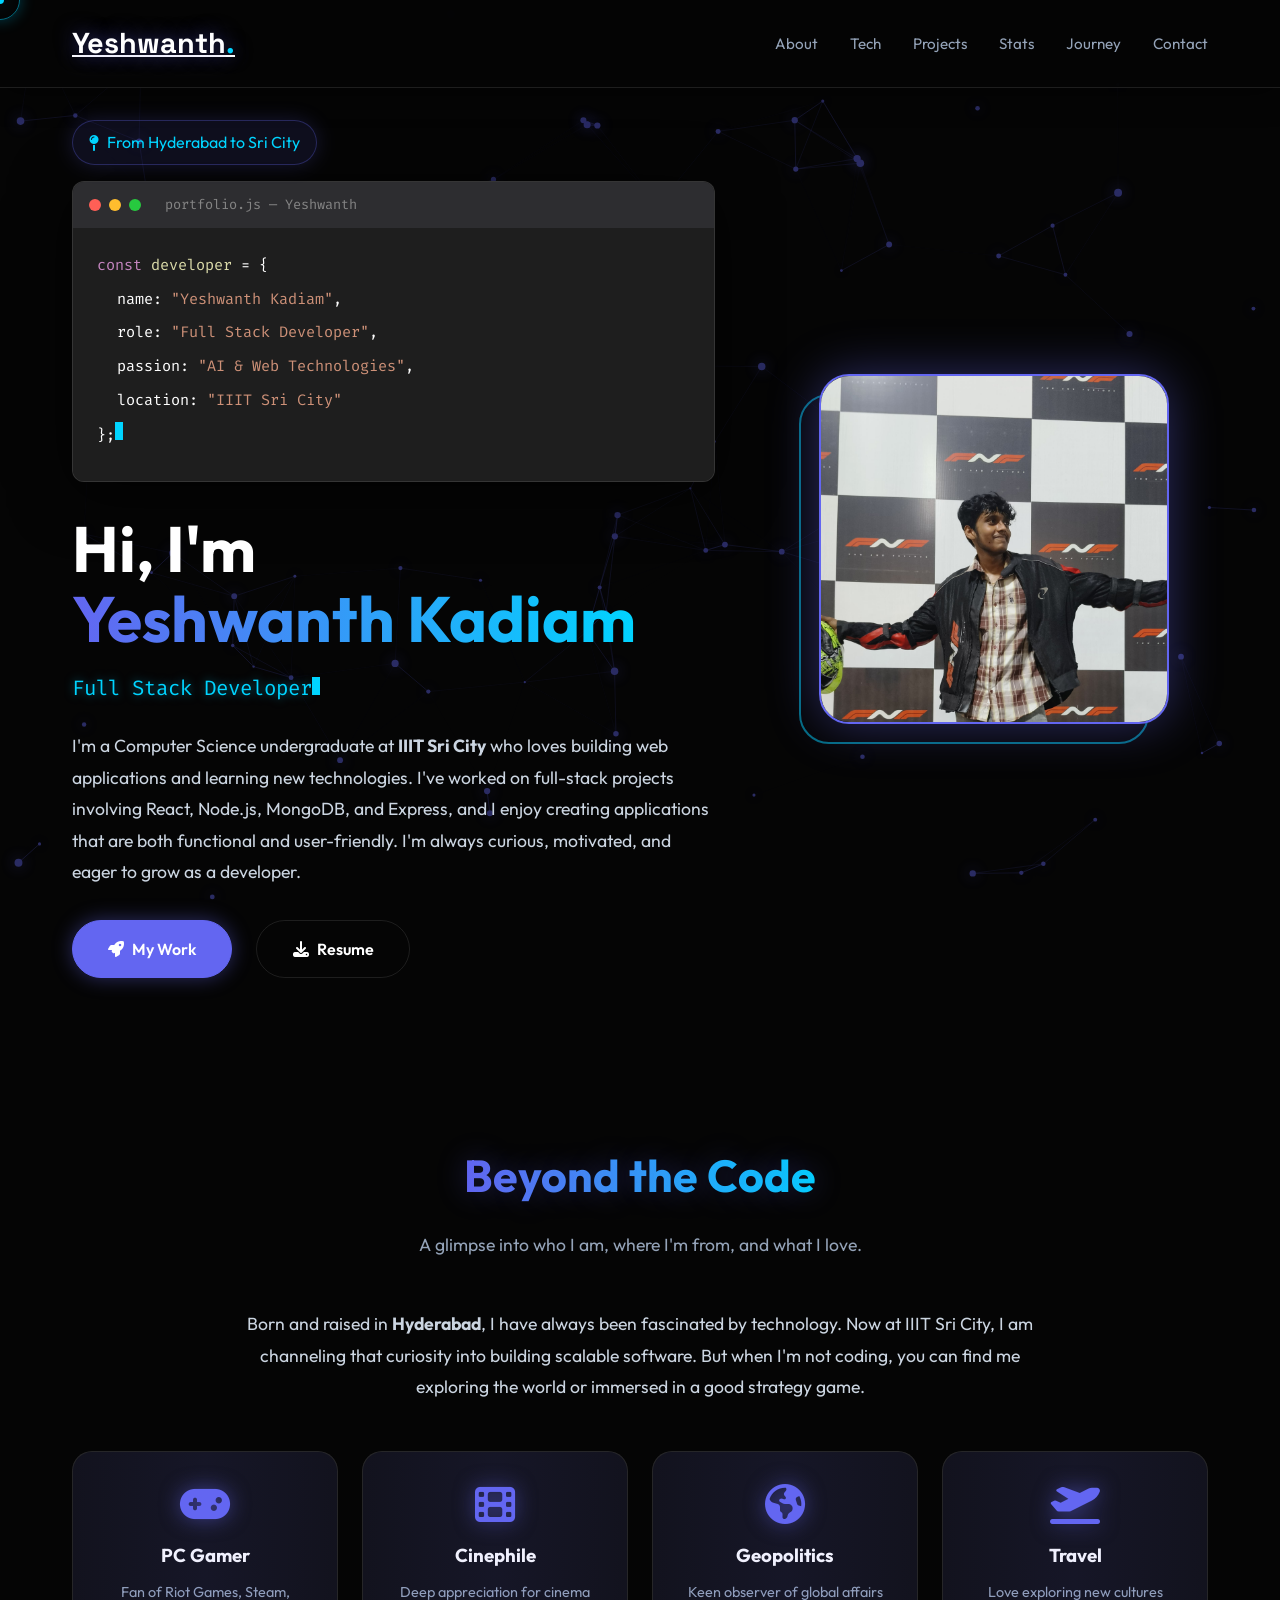
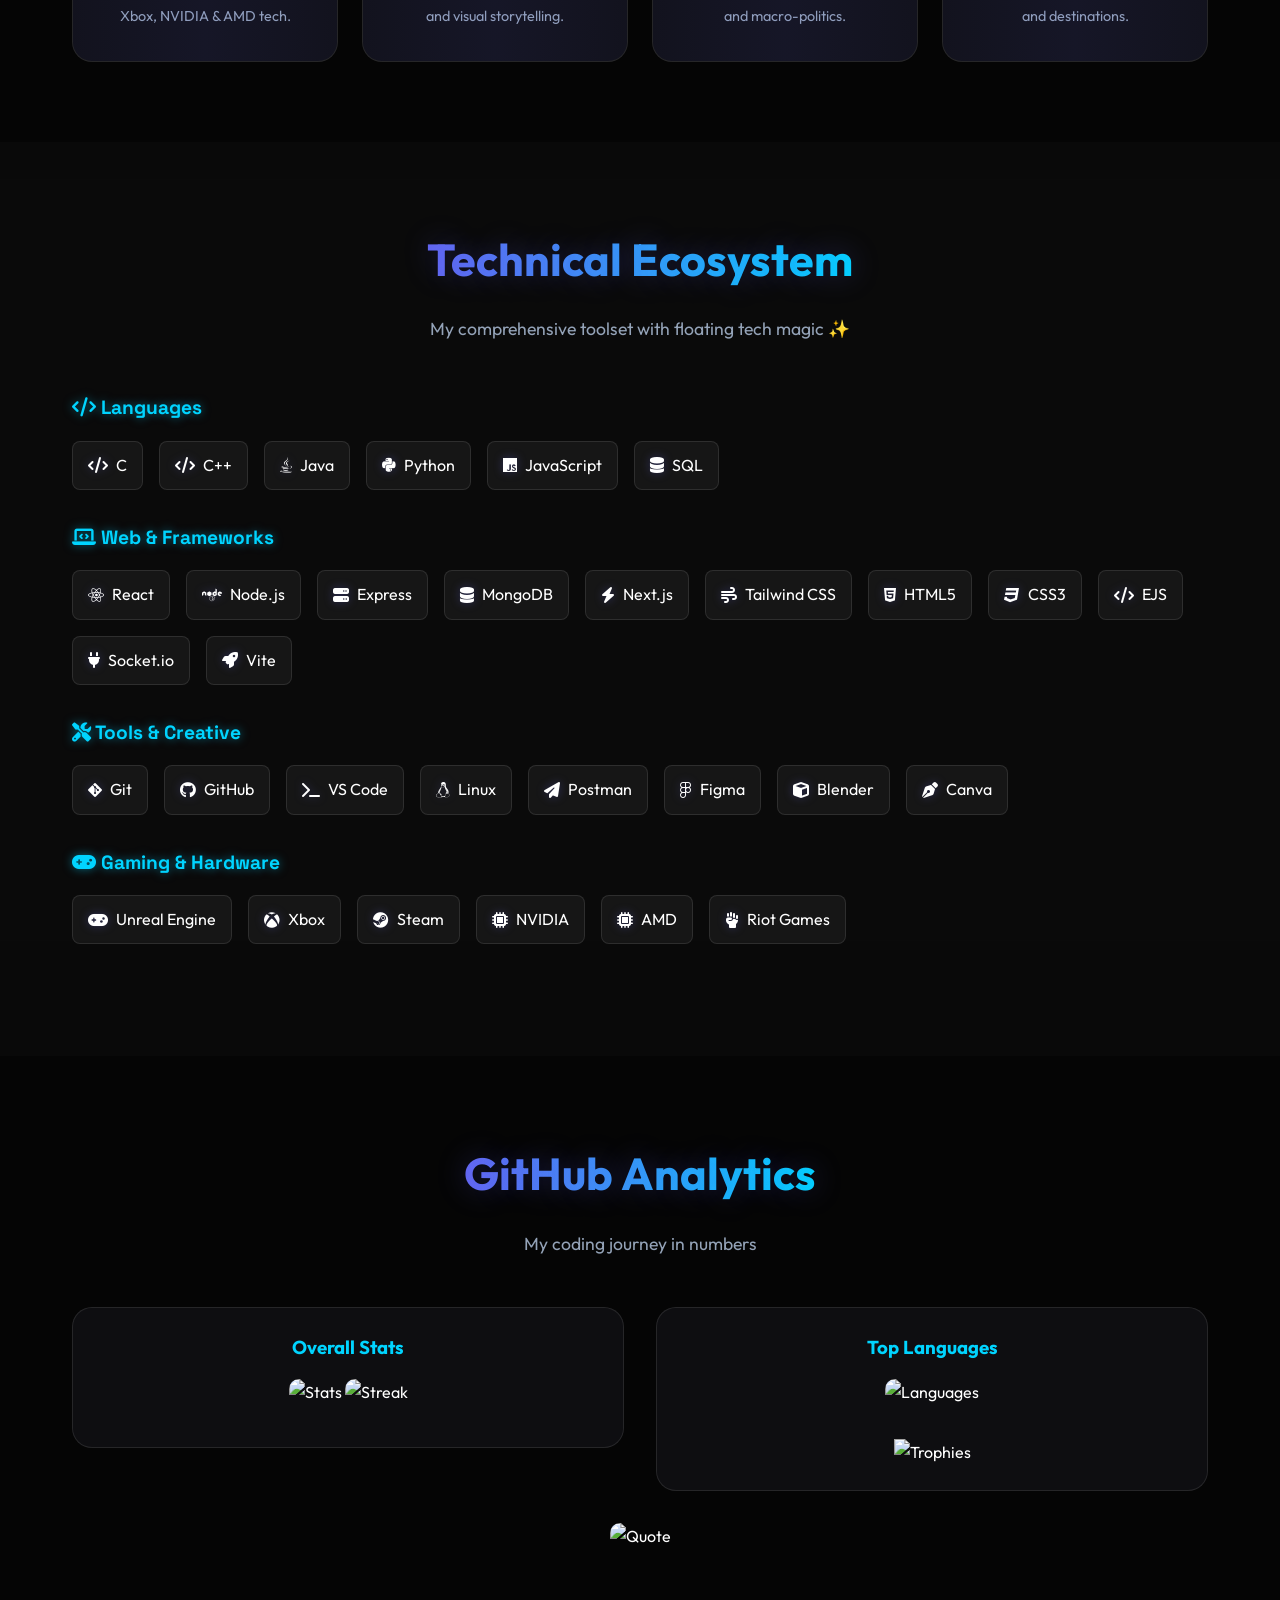
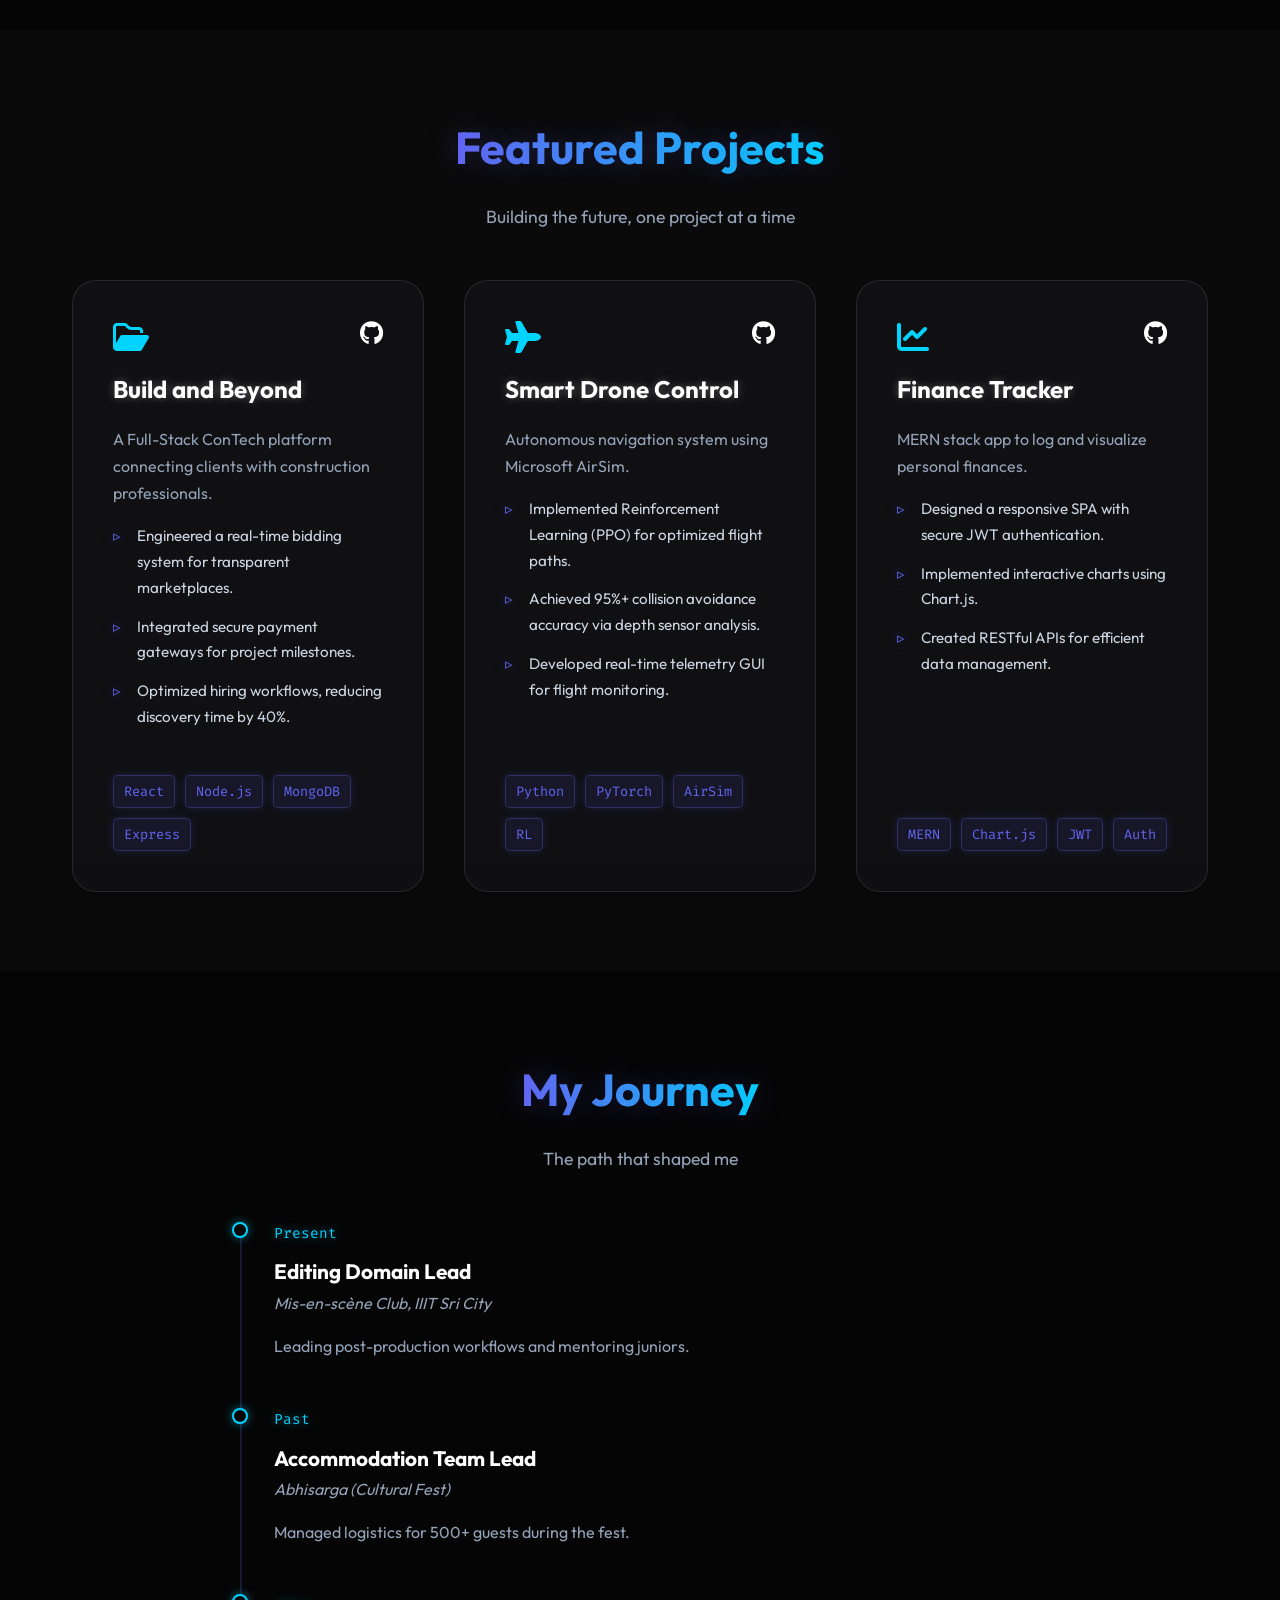
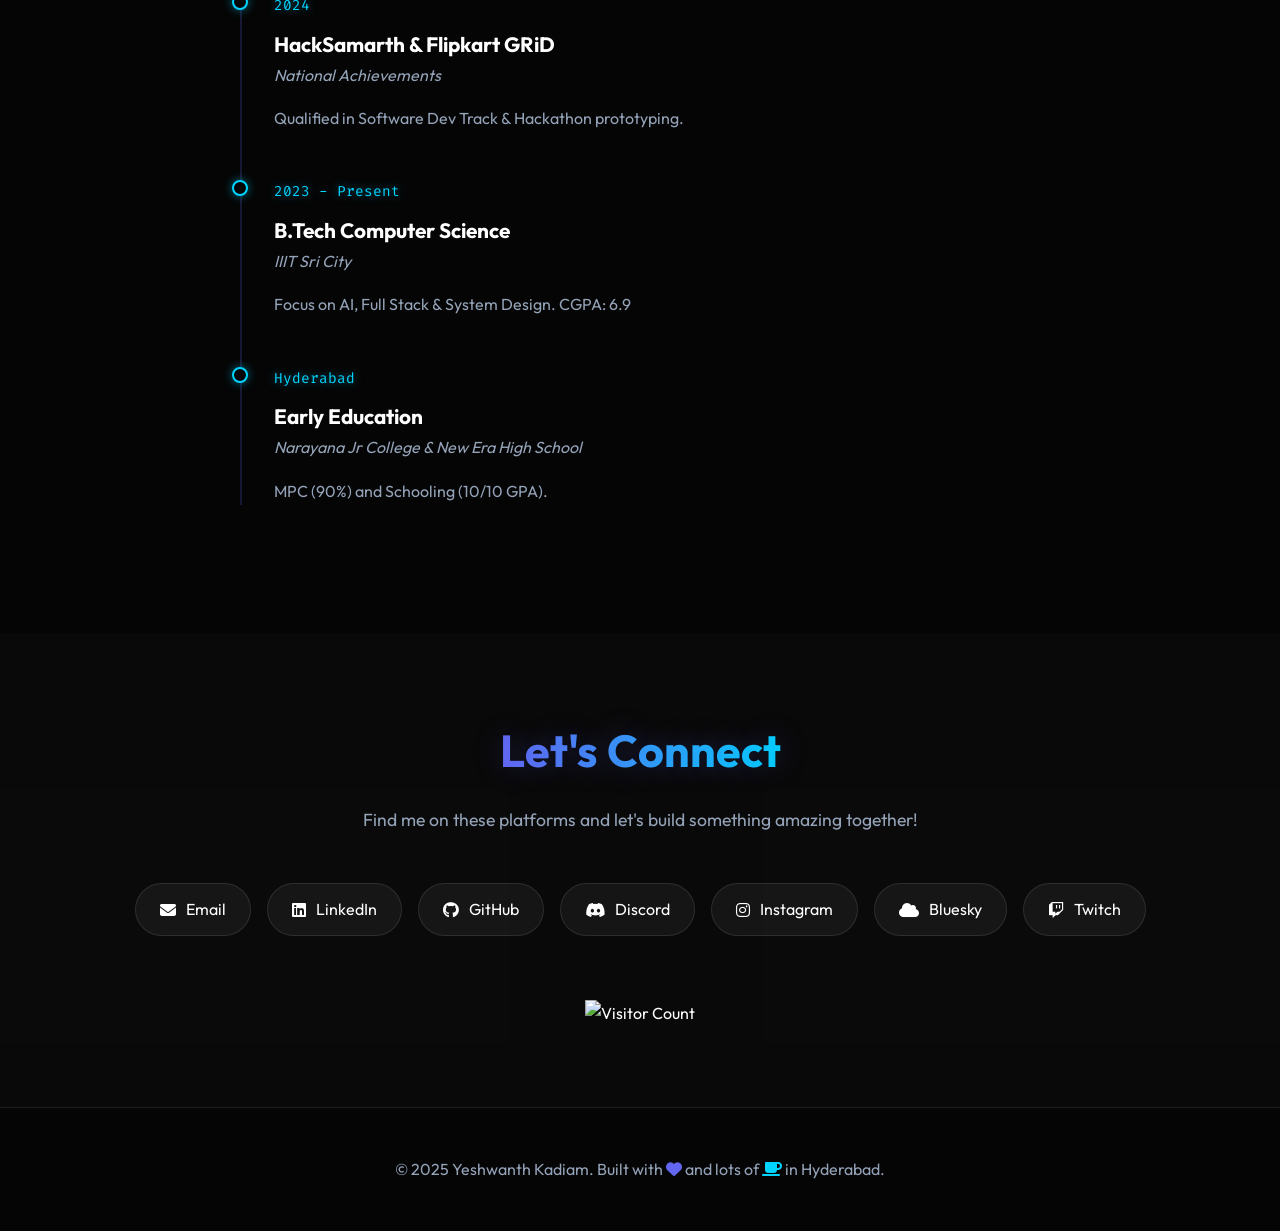
==== index.html @ 0b2a69f3 "Update homepage content and photo" ====
<!DOCTYPE html>
<html lang="en" data-theme="dark">
<head>
    <meta charset="UTF-8">
    <meta name="viewport" content="width=device-width, initial-scale=1.0">
    <title>Yeshwanth Kadiam | Portfolio</title>
    
    <link rel="preconnect" href="https://fonts.googleapis.com">
    <link rel="preconnect" href="https://fonts.gstatic.com" crossorigin>
    <link href="https://fonts.googleapis.com/css2?family=Outfit:wght@300;400;500;700&family=Space+Grotesk:wght@300;400;600;700&family=Fira+Code:wght@400;500&display=swap" rel="stylesheet">
    
    <link rel="stylesheet" href="https://cdnjs.cloudflare.com/ajax/libs/font-awesome/6.4.0/css/all.min.css">
    
    <link href="https://unpkg.com/aos@2.3.1/dist/aos.css" rel="stylesheet">

    <style>
        /* --- CSS VARIABLES --- */
        :root {
            --bg-body: #050505;
            --bg-card: rgba(20, 20, 25, 0.6);
            --bg-card-hover: rgba(35, 35, 45, 0.8);
            --primary: #6366f1;
            --accent: #00d4ff;
            --text-main: #ffffff;
            --text-muted: #94a3b8;
            --border: rgba(255, 255, 255, 0.1);
            --gradient-text: linear-gradient(to right, #6366f1, #00d4ff);
            --glow-primary: 0 0 20px rgba(99,102,241,0.4);
            --glow-accent: 0 0 20px rgba(0,212,255,0.4);
        }

        /* --- BASE RESET --- */
        * { 
            box-sizing: border-box; 
            margin: 0; 
            padding: 0; 
            cursor: none; 
        }
        html { scroll-behavior: smooth; }
        body {
            font-family: 'Outfit', sans-serif;
            background-color: var(--bg-body);
            color: var(--text-main);
            overflow-x: hidden;
            line-height: 1.7;
        }

        /* --- BACKGROUND ANIMATION --- */
        #neural-canvas {
            position: fixed; 
            top: 0; 
            left: 0; 
            width: 100%; 
            height: 100%; 
            z-index: -1; 
            opacity: 0.4;
        }

        /* --- CUSTOM CURSOR --- */
        .cursor-dot, .cursor-outline {
            position: fixed; 
            top: 0; 
            left: 0; 
            transform: translate(-50%, -50%);
            border-radius: 50%; 
            z-index: 9999; 
            pointer-events: none;
        }
        .cursor-dot { 
            width: 8px; 
            height: 8px; 
            background-color: var(--accent); 
            box-shadow: var(--glow-accent);
        }
        .cursor-outline {
            width: 40px; 
            height: 40px; 
            border: 1px solid rgba(0, 212, 255, 0.5);
            transition: width 0.2s, height 0.2s, background-color 0.2s;
            box-shadow: 0 0 15px rgba(0, 212, 255, 0.3);
        }

        /* --- LAYOUT --- */
        .container { 
            max-width: 1200px; 
            margin: 0 auto; 
            padding: 0 2rem; 
        }
        section { 
            padding: 5rem 0; 
            position: relative; 
        }
        
        .section-header { 
            text-align: center; 
            margin-bottom: 3rem; 
        }
        .section-title {
            font-size: 2.8rem; 
            font-weight: 700;
            background: var(--gradient-text); 
            -webkit-background-clip: text; 
            -webkit-text-fill-color: transparent;
            display: inline-block; 
            margin-bottom: 1rem;
            position: relative;
            text-shadow: 0 0 30px rgba(99,102,241,0.3);
        }
        .section-subtitle { 
            color: var(--text-muted); 
            max-width: 700px; 
            margin: 0 auto; 
            font-size: 1.1rem;
        }

        /* --- NAVBAR (FIXED OVERLAP ISSUE) --- */
        .navbar {
            position: fixed; 
            top: 0; 
            width: 100%; 
            padding: 1.2rem 0;
            background: rgba(5, 5, 5, 0.95); 
            backdrop-filter: blur(20px);
            z-index: 1000; 
            border-bottom: 1px solid var(--border);
            box-shadow: 0 4px 30px rgba(0, 0, 0, 0.5);
        }
        .nav-content { 
            display: flex; 
            justify-content: space-between; 
            align-items: center; 
        }
        .logo { 
            font-size: 1.8rem; 
            font-weight: 700; 
            color: white; 
            font-family: 'Space Grotesk';
            text-shadow: 0 0 20px rgba(99,102,241,0.5);
            transition: 0.3s;
        }
        .logo:hover {
            text-shadow: 0 0 30px rgba(99,102,241,0.8);
        }
        .nav-links { 
            display: flex; 
            gap: 2rem; 
            list-style: none;
        }
        .nav-links a { 
            color: var(--text-muted); 
            font-size: 0.95rem; 
            transition: 0.3s; 
            text-decoration: none;
            position: relative;
            padding: 5px 0;
        }
        .nav-links a::after {
            content: '';
            position: absolute;
            bottom: 0;
            left: 0;
            width: 0;
            height: 2px;
            background: var(--gradient-text);
            transition: width 0.3s;
        }
        .nav-links a:hover { 
            color: var(--primary);
        }
        .nav-links a:hover::after {
            width: 100%;
        }

        /* --- CYBERPUNK GLITCH EFFECT --- */
        .glitch {
            position: relative;
            display: inline-block;
        }
        .glitch:hover::before,
        .glitch:hover::after {
            content: attr(data-text);
            position: absolute;
            top: 0;
            left: 0;
            width: 100%;
            height: 100%;
        }
        .glitch:hover::before {
            animation: glitch-1 0.3s cubic-bezier(0.25, 0.46, 0.45, 0.94) both infinite;
            color: #00d4ff;
            z-index: -1;
        }
        .glitch:hover::after {
            animation: glitch-2 0.3s cubic-bezier(0.25, 0.46, 0.45, 0.94) reverse both infinite;
            color: #6366f1;
            z-index: -2;
        }
        @keyframes glitch-1 {
            0% { transform: translate(0); }
            20% { transform: translate(-2px, 2px); }
            40% { transform: translate(-2px, -2px); }
            60% { transform: translate(2px, 2px); }
            80% { transform: translate(2px, -2px); }
            100% { transform: translate(0); }
        }
        @keyframes glitch-2 {
            0% { transform: translate(0); }
            20% { transform: translate(2px, -2px); }
            40% { transform: translate(2px, 2px); }
            60% { transform: translate(-2px, -2px); }
            80% { transform: translate(-2px, 2px); }
            100% { transform: translate(0); }
        }

        /* --- VS CODE TERMINAL WINDOW --- */
        .terminal-window {
            background: #1e1e1e;
            border-radius: 12px;
            overflow: hidden;
            box-shadow: 0 10px 60px rgba(0, 0, 0, 0.7);
            border: 1px solid rgba(255, 255, 255, 0.1);
            margin-bottom: 2rem;
        }
        .terminal-header {
            background: #2d2d30;
            padding: 0.7rem 1rem;
            display: flex;
            align-items: center;
            gap: 0.5rem;
            border-bottom: 1px solid #1e1e1e;
        }
        .terminal-dot {
            width: 12px;
            height: 12px;
            border-radius: 50%;
        }
        .dot-red { background: #ff5f56; }
        .dot-yellow { background: #ffbd2e; }
        .dot-green { background: #27c93f; }
        .terminal-title {
            margin-left: 1rem;
            color: #858585;
            font-size: 0.85rem;
            font-family: 'Fira Code', monospace;
        }
        .terminal-body {
            padding: 1.5rem;
            font-family: 'Fira Code', monospace;
            font-size: 0.95rem;
            min-height: 200px;
            background: #1e1e1e;
        }
        .terminal-line {
            margin-bottom: 0.5rem;
            opacity: 0;
            animation: fadeInLine 0.5s forwards;
        }
        .terminal-line:nth-child(1) { animation-delay: 0.5s; }
        .terminal-line:nth-child(2) { animation-delay: 1s; }
        .terminal-line:nth-child(3) { animation-delay: 1.5s; }
        .terminal-line:nth-child(4) { animation-delay: 2s; }
        .terminal-line:nth-child(5) { animation-delay: 2.5s; }
        .terminal-line:nth-child(6) { animation-delay: 3s; }
        @keyframes fadeInLine {
            to { opacity: 1; }
        }
        .terminal-prompt { color: #4ec9b0; }
        .terminal-command { color: #dcdcaa; }
        .terminal-string { color: #ce9178; }
        .terminal-keyword { color: #c586c0; }
        .terminal-comment { color: #6a9955; }
        .terminal-cursor {
            display: inline-block;
            width: 8px;
            height: 18px;
            background: #00d4ff;
            animation: blink 1s infinite;
        }
        @keyframes blink {
            0%, 49% { opacity: 1; }
            50%, 100% { opacity: 0; }
        }

        /* --- HERO --- */
        .hero { 
            min-height: 100vh; 
            display: flex; 
            align-items: center; 
            padding-top: 120px;
        }
        .hero-content { 
            display: grid; 
            grid-template-columns: 1.2fr 0.8fr; 
            align-items: center; 
            gap: 4rem; 
        }
        .hero-text h1 { 
            font-size: 4rem; 
            line-height: 1.1; 
            margin-bottom: 1rem; 
            font-weight: 700; 
        }
        .highlight { 
            background: var(--gradient-text); 
            -webkit-background-clip: text; 
            -webkit-text-fill-color: transparent;
        }
        .typewriter { 
            font-size: 1.3rem; 
            color: var(--accent); 
            margin-bottom: 1.5rem; 
            font-family: 'Fira Code', monospace;
            text-shadow: 0 0 10px rgba(0, 212, 255, 0.5);
        }
        
        .btn-group { 
            display: flex; 
            gap: 1.5rem; 
            margin-top: 2rem; 
        }
        .btn {
            padding: 0.9rem 2.2rem; 
            border-radius: 50px; 
            font-weight: 600;
            transition: all 0.3s; 
            display: inline-flex; 
            align-items: center; 
            gap: 0.5rem; 
            text-decoration: none;
            position: relative;
            overflow: hidden;
        }
        .btn::before {
            content: '';
            position: absolute;
            top: 50%;
            left: 50%;
            width: 0;
            height: 0;
            border-radius: 50%;
            background: rgba(255, 255, 255, 0.1);
            transform: translate(-50%, -50%);
            transition: width 0.6s, height 0.6s;
        }
        .btn:hover::before {
            width: 300px;
            height: 300px;
        }
        .btn-primary { 
            background: var(--primary); 
            color: white; 
            box-shadow: var(--glow-primary);
            border: 1px solid var(--primary);
        }
        .btn-primary:hover { 
            transform: translateY(-3px); 
            box-shadow: 0 0 40px rgba(99,102,241,0.8);
        }
        .btn-secondary { 
            background: transparent; 
            border: 1px solid var(--border); 
            color: var(--text-main); 
        }
        .btn-secondary:hover { 
            border-color: var(--accent); 
            color: var(--accent);
            box-shadow: var(--glow-accent);
        }

        .hero-img-wrapper {
            position: relative;
            display: flex;
            justify-content: center;
            align-items: center;
        }
        .hero-img {
            width: 350px; 
            height: 350px; 
            border-radius: 30px; 
            object-fit: cover;
            border: 2px solid var(--primary); 
            box-shadow: 0 0 50px rgba(99,102,241,0.4); 
            z-index: 2; 
            position: relative;
            transition: 0.3s;
        }
        .hero-img:hover {
            transform: scale(1.05);
            box-shadow: 0 0 70px rgba(99,102,241,0.6);
        }
        .hero-bg-shape {
            position: absolute; 
            width: 350px; 
            height: 350px;
            border: 2px solid var(--accent); 
            border-radius: 30px;
            top: 20px; 
            left: 20px; 
            z-index: 1; 
            opacity: 0.5;
            animation: pulse-border 3s infinite;
        }
        @keyframes pulse-border { 
            0% { transform: scale(1); opacity: 0.5; } 
            50% { transform: scale(1.05); opacity: 0.2; } 
            100% { transform: scale(1); opacity: 0.5; } 
        }

        /* --- ABOUT & INTERESTS --- */
        .about-text { 
            font-size: 1.1rem; 
            color: #cbd5e1; 
            line-height: 1.8; 
            margin-bottom: 1.5rem; 
        }
        .location-badge {
            display: inline-flex; 
            align-items: center; 
            gap: 0.5rem;
            background: rgba(99, 102, 241, 0.1); 
            padding: 0.5rem 1rem;
            border-radius: 50px; 
            color: var(--accent); 
            margin-bottom: 1rem; 
            border: 1px solid rgba(99, 102, 241, 0.3);
            box-shadow: 0 0 20px rgba(99, 102, 241, 0.2);
        }

        .interests-grid { 
            display: grid; 
            grid-template-columns: repeat(4, 1fr); 
            gap: 1.5rem; 
            margin-top: 2rem; 
        }
        .interest-card {
            background: var(--bg-card); 
            border: 1px solid var(--border);
            padding: 2rem; 
            border-radius: 20px; 
            text-align: center; 
            transition: 0.4s;
            position: relative;
            overflow: hidden;
        }
        .interest-card::before {
            content: '';
            position: absolute;
            top: -50%;
            left: -50%;
            width: 200%;
            height: 200%;
            background: linear-gradient(45deg, transparent, rgba(99,102,241,0.1), transparent);
            transform: rotate(45deg);
            transition: 0.5s;
        }
        .interest-card:hover::before {
            left: 100%;
        }
        .interest-card:hover { 
            transform: translateY(-10px); 
            background: var(--bg-card-hover); 
            border-color: var(--accent);
            box-shadow: 0 10px 40px rgba(0, 212, 255, 0.3);
        }
        .interest-icon { 
            font-size: 2.5rem; 
            margin-bottom: 1rem; 
            color: var(--primary);
            filter: drop-shadow(0 0 10px rgba(99,102,241,0.5));
        }

        /* --- FLOATING TECH STACK --- */
        .tech-category { 
            margin-bottom: 2rem; 
        }
        .tech-category h3 { 
            font-size: 1.2rem; 
            color: var(--accent); 
            margin-bottom: 1rem; 
            font-family: 'Space Grotesk';
            text-shadow: 0 0 10px rgba(0, 212, 255, 0.5);
        }
        .tech-grid { 
            display: flex; 
            flex-wrap: wrap; 
            gap: 1rem; 
        }
        .tech-item {
            display: flex; 
            align-items: center; 
            gap: 8px;
            background: rgba(255,255,255,0.05); 
            padding: 10px 15px; 
            border-radius: 8px;
            border: 1px solid var(--border); 
            transition: all 0.3s;
            position: relative;
            animation: float 3s ease-in-out infinite;
        }
        .tech-item:nth-child(2n) {
            animation-delay: 0.5s;
        }
        .tech-item:nth-child(3n) {
            animation-delay: 1s;
        }
        @keyframes float {
            0%, 100% { transform: translateY(0px); }
            50% { transform: translateY(-10px); }
        }
        .tech-item:hover { 
            transform: translateY(-10px) scale(1.05); 
            border-color: var(--primary); 
            background: rgba(99,102,241,0.2);
            box-shadow: 0 0 20px rgba(99,102,241,0.5);
        }
        .tech-item i { 
            color: var(--text-main);
            filter: drop-shadow(0 0 5px rgba(99,102,241,0.3));
        }

        /* --- GITHUB STATS --- */
        .github-dashboard { 
            display: grid; 
            grid-template-columns: 1fr 1fr; 
            gap: 2rem; 
            align-items: start; 
        }
        .gh-card { 
            background: var(--bg-card); 
            padding: 1.5rem; 
            border-radius: 20px; 
            border: 1px solid var(--border); 
            text-align: center;
            transition: 0.3s;
        }
        .gh-card:hover {
            border-color: var(--primary);
            box-shadow: 0 10px 40px rgba(99,102,241,0.3);
            transform: translateY(-5px);
        }
        .gh-img { 
            max-width: 100%; 
            height: auto; 
            border-radius: 10px; 
            margin-bottom: 1rem; 
        }

        /* --- PROJECTS --- */
        .project-grid { 
            display: grid; 
            grid-template-columns: repeat(auto-fit, minmax(350px, 1fr)); 
            gap: 2.5rem; 
        }
        .project-card {
            background: var(--bg-card); 
            border-radius: 24px; 
            border: 1px solid var(--border);
            padding: 2.5rem; 
            transition: all 0.4s; 
            display: flex; 
            flex-direction: column;
            position: relative;
            overflow: hidden;
        }
        .project-card::before {
            content: '';
            position: absolute;
            top: 0;
            left: -100%;
            width: 100%;
            height: 100%;
            background: linear-gradient(90deg, transparent, rgba(99,102,241,0.1), transparent);
            transition: 0.5s;
        }
        .project-card:hover::before {
            left: 100%;
        }
        .project-card:hover { 
            transform: translateY(-10px); 
            border-color: var(--primary); 
            box-shadow: 0 10px 40px rgba(99,102,241,0.4);
        }
        .project-title { 
            font-size: 1.5rem; 
            font-weight: 700; 
            margin-bottom: 1rem; 
            color: white;
            text-shadow: 0 0 10px rgba(255,255,255,0.3);
        }
        .project-details { 
            list-style: none; 
            padding: 0; 
            margin-bottom: 2rem; 
            flex-grow: 1; 
        }
        .project-details li { 
            position: relative; 
            padding-left: 1.5rem; 
            margin-bottom: 0.8rem; 
            color: #cbd5e1; 
            font-size: 0.95rem; 
        }
        .project-details li::before { 
            content: '▹'; 
            position: absolute; 
            left: 0; 
            color: var(--primary);
            text-shadow: 0 0 10px rgba(99,102,241,0.5);
        }
        .project-tech { 
            display: flex; 
            flex-wrap: wrap; 
            gap: 10px; 
            font-family: 'Fira Code'; 
            font-size: 0.85rem; 
            color: var(--primary); 
        }
        .project-tech span {
            background: rgba(99,102,241,0.1);
            padding: 4px 10px;
            border-radius: 5px;
            border: 1px solid rgba(99,102,241,0.3);
            box-shadow: 0 0 10px rgba(99,102,241,0.2);
        }

        /* --- TIMELINE --- */
        .timeline { 
            max-width: 800px; 
            margin: 0 auto; 
            position: relative; 
            border-left: 2px solid rgba(99,102,241,0.2); 
            padding-left: 2rem; 
        }
        .timeline-item { 
            margin-bottom: 3rem; 
            position: relative; 
        }
        .timeline-dot {
            position: absolute; 
            left: -2.6rem; 
            top: 0; 
            width: 16px; 
            height: 16px;
            background: var(--bg-body); 
            border: 2px solid var(--accent); 
            border-radius: 50%;
            box-shadow: 0 0 10px rgba(0, 212, 255, 0.5);
        }
        .timeline-date { 
            color: var(--accent); 
            font-family: 'Fira Code'; 
            font-size: 0.9rem; 
            margin-bottom: 0.5rem; 
            display: block;
            text-shadow: 0 0 10px rgba(0, 212, 255, 0.5);
        }
        .timeline-role { 
            font-size: 1.3rem; 
            font-weight: 700; 
            color: white; 
        }
        .timeline-org { 
            color: var(--text-muted); 
            font-style: italic; 
            margin-bottom: 1rem; 
            display: block; 
        }

        /* --- SOCIALS --- */
        .social-grid { 
            display: flex; 
            flex-wrap: wrap; 
            justify-content: center; 
            gap: 1rem; 
            margin-top: 2rem; 
        }
        .social-btn {
            display: flex; 
            align-items: center; 
            gap: 10px; 
            padding: 12px 24px;
            background: rgba(255,255,255,0.05); 
            border-radius: 50px; 
            color: white;
            text-decoration: none; 
            border: 1px solid var(--border); 
            transition: all 0.3s;
            position: relative;
            overflow: hidden;
        }
        .social-btn::before {
            content: '';
            position: absolute;
            top: 50%;
            left: 50%;
            width: 0;
            height: 0;
            border-radius: 50%;
            background: rgba(99,102,241,0.3);
            transform: translate(-50%, -50%);
            transition: width 0.5s, height 0.5s;
        }
        .social-btn:hover::before {
            width: 300px;
            height: 300px;
        }
        .social-btn:hover { 
            background: var(--primary); 
            border-color: var(--primary); 
            transform: translateY(-3px);
            box-shadow: 0 0 20px rgba(99,102,241,0.5);
        }
        
        /* --- FOOTER --- */
        footer { 
            text-align: center; 
            padding: 3rem; 
            border-top: 1px solid var(--border); 
            color: var(--text-muted); 
        }

        /* --- SCROLL INDICATOR --- */
        .scroll-indicator {
            position: fixed;
            top: 0;
            left: 0;
            height: 4px;
            background: var(--gradient-text);
            z-index: 9999;
            box-shadow: 0 0 10px rgba(99,102,241,0.5);
        }

        /* Responsive */
        @media (max-width: 992px) {
            .hero-content { 
                grid-template-columns: 1fr; 
                text-align: center; 
            }
            .hero-img-wrapper { 
                margin-bottom: 2rem; 
            }
            .github-dashboard { 
                grid-template-columns: 1fr; 
            }
            .interests-grid { 
                grid-template-columns: 1fr 1fr; 
            }
            .terminal-window {
                margin-top: 2rem;
            }
        }
        @media (max-width: 768px) {
            .nav-links { 
                display: none; 
            }
            .hero-text h1 { 
                font-size: 2.5rem; 
            }
            .section-title {
                font-size: 2rem;
            }
            .interests-grid {
                grid-template-columns: 1fr;
            }
        }
    </style>
</head>
<body>

    <!-- Scroll Progress Indicator -->
    <div class="scroll-indicator" id="scrollIndicator"></div>

    <canvas id="neural-canvas"></canvas>

    <div class="cursor-dot" data-cursor-dot></div>
    <div class="cursor-outline" data-cursor-outline></div>

    <nav class="navbar">
        <div class="container nav-content">
            <a href="#" class="logo">Yeshwanth<span style="color: var(--accent);">.</span></a>
            <ul class="nav-links">
                <li><a href="#about">About</a></li>
                <li><a href="#tech">Tech</a></li>
                <li><a href="#projects">Projects</a></li>
                <li><a href="#stats">Stats</a></li>
                <li><a href="#experience">Journey</a></li>
                <li><a href="#contact">Contact</a></li>
            </ul>
        </div>
    </nav>

    <section class="hero" id="home">
        <div class="container hero-content">
            <div class="hero-text" data-aos="fade-right">
                <div class="location-badge">
                    <i class="fas fa-map-pin"></i> From Hyderabad to Sri City
                </div>
                
                <!-- VS Code Terminal Window -->
                <div class="terminal-window">
                    <div class="terminal-header">
                        <div class="terminal-dot dot-red"></div>
                        <div class="terminal-dot dot-yellow"></div>
                        <div class="terminal-dot dot-green"></div>
                        <span class="terminal-title">portfolio.js — Yeshwanth</span>
                    </div>
                    <div class="terminal-body">
                        <div class="terminal-line">
                            <span class="terminal-keyword">const</span> <span class="terminal-command">developer</span> = {
                        </div>
                        <div class="terminal-line" style="padding-left: 20px;">
                            name: <span class="terminal-string">"Yeshwanth Kadiam"</span>,
                        </div>
                        <div class="terminal-line" style="padding-left: 20px;">
                            role: <span class="terminal-string">"Full Stack Developer"</span>,
                        </div>
                        <div class="terminal-line" style="padding-left: 20px;">
                            passion: <span class="terminal-string">"AI & Web Technologies"</span>,
                        </div>
                        <div class="terminal-line" style="padding-left: 20px;">
                            location: <span class="terminal-string">"IIIT Sri City"</span>
                        </div>
                        <div class="terminal-line">};<span class="terminal-cursor"></span></div>
                    </div>
                </div>

                <h1>Hi, I'm <span class="highlight glitch" data-text="Yeshwanth Kadiam">Yeshwanth Kadiam</span></h1>
                <div class="typewriter">
                    <span id="typed-text"></span><span class="terminal-cursor"></span>
                </div>
                <p class="about-text">
                    I'm a Computer Science undergraduate at <strong>IIIT Sri City</strong> who loves building web applications and learning new technologies. I've worked on full-stack projects involving React, Node.js, MongoDB, and Express, and I enjoy creating applications that are both functional and user-friendly. I'm always curious, motivated, and eager to grow as a developer.
                </p>
                <div class="btn-group">
                    <a href="#projects" class="btn btn-primary">
                        <i class="fas fa-rocket"></i> My Work
                    </a>
                    <a href="uploads/resume.pdf" download="Yeshwanth_Kadiam_Resume" class="btn btn-secondary">
                        <i class="fas fa-download"></i> Resume
                    </a>
                </div>
            </div>

            <div class="hero-img-wrapper" data-aos="zoom-in">
                <img src="uploads/photo.jpg" alt="Yeshwanth Kadiam" class="hero-img">
                <div class="hero-bg-shape"></div>
            </div>
        </div>
    </section>

    <section id="about">
        <div class="container">
            <div class="section-header" data-aos="fade-up">
                <h2 class="section-title">Beyond the Code</h2>
                <p class="section-subtitle">A glimpse into who I am, where I'm from, and what I love.</p>
            </div>

            <div class="about-text" data-aos="fade-up" style="text-align: center; max-width: 800px; margin: 0 auto 3rem auto;">
                <p>
                    Born and raised in <strong>Hyderabad</strong>, I have always been fascinated by technology. Now at IIIT Sri City, I am channeling that curiosity into building scalable software. But when I'm not coding, you can find me exploring the world or immersed in a good strategy game.
                </p>
            </div>

            <div class="interests-grid" data-aos="fade-up">
                <div class="interest-card">
                    <i class="fas fa-gamepad interest-icon"></i>
                    <h3 style="margin-bottom:0.5rem">PC Gamer</h3>
                    <p style="font-size:0.9rem; color:#94a3b8;">Fan of Riot Games, Steam, Xbox, NVIDIA & AMD tech.</p>
                </div>
                <div class="interest-card">
                    <i class="fas fa-film interest-icon"></i>
                    <h3 style="margin-bottom:0.5rem">Cinephile</h3>
                    <p style="font-size:0.9rem; color:#94a3b8;">Deep appreciation for cinema and visual storytelling.</p>
                </div>
                <div class="interest-card">
                    <i class="fas fa-globe-americas interest-icon"></i>
                    <h3 style="margin-bottom:0.5rem">Geopolitics</h3>
                    <p style="font-size:0.9rem; color:#94a3b8;">Keen observer of global affairs and macro-politics.</p>
                </div>
                <div class="interest-card">
                    <i class="fas fa-plane-departure interest-icon"></i>
                    <h3 style="margin-bottom:0.5rem">Travel</h3>
                    <p style="font-size:0.9rem; color:#94a3b8;">Love exploring new cultures and destinations.</p>
                </div>
            </div>
        </div>
    </section>

    <section id="tech" style="background: rgba(255,255,255,0.02);">
        <div class="container">
            <div class="section-header" data-aos="fade-up">
                <h2 class="section-title">Technical Ecosystem</h2>
                <p class="section-subtitle">My comprehensive toolset with floating tech magic ✨</p>
            </div>

            <div class="tech-category" data-aos="fade-up">
                <h3><i class="fas fa-code"></i> Languages</h3>
                <div class="tech-grid">
                    <div class="tech-item"><i class="fas fa-code"></i> C</div>
                    <div class="tech-item"><i class="fas fa-code"></i> C++</div>
                    <div class="tech-item"><i class="fab fa-java"></i> Java</div>
                    <div class="tech-item"><i class="fab fa-python"></i> Python</div>
                    <div class="tech-item"><i class="fab fa-js"></i> JavaScript</div>
                    <div class="tech-item"><i class="fas fa-database"></i> SQL</div>
                </div>
            </div>

            <div class="tech-category" data-aos="fade-up" data-aos-delay="100">
                <h3><i class="fas fa-laptop-code"></i> Web & Frameworks</h3>
                <div class="tech-grid">
                    <div class="tech-item"><i class="fab fa-react"></i> React</div>
                    <div class="tech-item"><i class="fab fa-node"></i> Node.js</div>
                    <div class="tech-item"><i class="fas fa-server"></i> Express</div>
                    <div class="tech-item"><i class="fas fa-database"></i> MongoDB</div>
                    <div class="tech-item"><i class="fas fa-bolt"></i> Next.js</div>
                    <div class="tech-item"><i class="fas fa-wind"></i> Tailwind CSS</div>
                    <div class="tech-item"><i class="fab fa-html5"></i> HTML5</div>
                    <div class="tech-item"><i class="fab fa-css3"></i> CSS3</div>
                    <div class="tech-item"><i class="fas fa-code"></i> EJS</div>
                    <div class="tech-item"><i class="fas fa-plug"></i> Socket.io</div>
                    <div class="tech-item"><i class="fas fa-rocket"></i> Vite</div>
                </div>
            </div>

            <div class="tech-category" data-aos="fade-up" data-aos-delay="200">
                <h3><i class="fas fa-tools"></i> Tools & Creative</h3>
                <div class="tech-grid">
                    <div class="tech-item"><i class="fab fa-git-alt"></i> Git</div>
                    <div class="tech-item"><i class="fab fa-github"></i> GitHub</div>
                    <div class="tech-item"><i class="fas fa-terminal"></i> VS Code</div>
                    <div class="tech-item"><i class="fab fa-linux"></i> Linux</div>
                    <div class="tech-item"><i class="fas fa-paper-plane"></i> Postman</div>
                    <div class="tech-item"><i class="fab fa-figma"></i> Figma</div>
                    <div class="tech-item"><i class="fas fa-cube"></i> Blender</div>
                    <div class="tech-item"><i class="fas fa-pen-nib"></i> Canva</div>
                </div>
            </div>

            <div class="tech-category" data-aos="fade-up" data-aos-delay="300">
                <h3><i class="fas fa-gamepad"></i> Gaming & Hardware</h3>
                <div class="tech-grid">
                    <div class="tech-item"><i class="fas fa-gamepad"></i> Unreal Engine</div>
                    <div class="tech-item"><i class="fab fa-xbox"></i> Xbox</div>
                    <div class="tech-item"><i class="fab fa-steam"></i> Steam</div>
                    <div class="tech-item"><i class="fas fa-microchip"></i> NVIDIA</div>
                    <div class="tech-item"><i class="fas fa-microchip"></i> AMD</div>
                    <div class="tech-item"><i class="fas fa-fist-raised"></i> Riot Games</div>
                </div>
            </div>
        </div>
    </section>

    <section id="stats">
        <div class="container">
            <div class="section-header" data-aos="fade-up">
                <h2 class="section-title">GitHub Analytics</h2>
                <p class="section-subtitle">My coding journey in numbers</p>
            </div>
            
            <div class="github-dashboard" data-aos="fade-up">
                <div class="gh-card">
                    <h3 style="color: var(--accent); margin-bottom: 1rem;">Overall Stats</h3>
                    <img class="gh-img" src="https://github-readme-stats.vercel.app/api?username=kadiamyeshwanth&theme=dark&hide_border=false&include_all_commits=true&count_private=true" alt="Stats">
                    <img class="gh-img" src="https://nirzak-streak-stats.vercel.app/?user=kadiamyeshwanth&theme=dark&hide_border=false" alt="Streak">
                </div>
                <div class="gh-card">
                    <h3 style="color: var(--accent); margin-bottom: 1rem;">Top Languages</h3>
                    <img class="gh-img" src="https://github-readme-stats.vercel.app/api/top-langs/?username=kadiamyeshwanth&theme=dark&hide_border=false&include_all_commits=true&count_private=true&layout=compact" alt="Languages">
                    <div style="margin-top: 1rem;">
                        <img src="https://github-profile-trophy.vercel.app/?username=kadiamyeshwanth&theme=prussian&no-frame=false&no-bg=false&margin-w=4" alt="Trophies" style="width:100%">
                    </div>
                </div>
            </div>
            
            <div style="text-align: center; margin-top: 2rem;" data-aos="zoom-in">
                <img src="https://quotes-github-readme.vercel.app/api?type=horizontal&theme=radical" alt="Quote" style="max-width: 100%; border-radius: 10px;">
            </div>
        </div>
    </section>

    <section id="projects" style="background: rgba(255,255,255,0.02);">
        <div class="container">
            <div class="section-header" data-aos="fade-up">
                <h2 class="section-title">Featured Projects</h2>
                <p class="section-subtitle">Building the future, one project at a time</p>
            </div>
            <div class="project-grid">
                
                <div class="project-card" data-aos="fade-up">
                    <div style="display:flex; justify-content:space-between;">
                        <i class="far fa-folder-open" style="font-size:2rem; color:var(--accent)"></i>
                        <a href="https://github.com/kadiamyeshwanth/FDFED-React-App" target="_blank"><i class="fab fa-github" style="font-size:1.5rem; color:white;"></i></a>
                    </div>
                    <h3 class="project-title" style="margin-top:1rem;">Build and Beyond</h3>
                    <p style="color:#94a3b8; margin-bottom:1rem;">A Full-Stack ConTech platform connecting clients with construction professionals.</p>
                    <ul class="project-details">
                        <li>Engineered a real-time bidding system for transparent marketplaces.</li>
                        <li>Integrated secure payment gateways for project milestones.</li>
                        <li>Optimized hiring workflows, reducing discovery time by 40%.</li>
                    </ul>
                    <div class="project-tech">
                        <span>React</span> <span>Node.js</span> <span>MongoDB</span> <span>Express</span>
                    </div>
                </div>

                <div class="project-card" data-aos="fade-up" data-aos-delay="100">
                    <div style="display:flex; justify-content:space-between;">
                        <i class="fas fa-plane" style="font-size:2rem; color:var(--accent)"></i>
                        <a href="https://github.com/kadiamyeshwanth/BTP-RL-Airsim" target="_blank"><i class="fab fa-github" style="font-size:1.5rem; color:white;"></i></a>
                    </div>
                    <h3 class="project-title" style="margin-top:1rem;">Smart Drone Control</h3>
                    <p style="color:#94a3b8; margin-bottom:1rem;">Autonomous navigation system using Microsoft AirSim.</p>
                    <ul class="project-details">
                        <li>Implemented Reinforcement Learning (PPO) for optimized flight paths.</li>
                        <li>Achieved 95%+ collision avoidance accuracy via depth sensor analysis.</li>
                        <li>Developed real-time telemetry GUI for flight monitoring.</li>
                    </ul>
                    <div class="project-tech">
                        <span>Python</span> <span>PyTorch</span> <span>AirSim</span> <span>RL</span>
                    </div>
                </div>

                <div class="project-card" data-aos="fade-up" data-aos-delay="200">
                    <div style="display:flex; justify-content:space-between;">
                        <i class="fas fa-chart-line" style="font-size:2rem; color:var(--accent)"></i>
                        <a href="https://github.com/kadiamyeshwanth/Personal-Finance-Tracker" target="_blank"><i class="fab fa-github" style="font-size:1.5rem; color:white;"></i></a>
                    </div>
                    <h3 class="project-title" style="margin-top:1rem;">Finance Tracker</h3>
                    <p style="color:#94a3b8; margin-bottom:1rem;">MERN stack app to log and visualize personal finances.</p>
                    <ul class="project-details">
                        <li>Designed a responsive SPA with secure JWT authentication.</li>
                        <li>Implemented interactive charts using Chart.js.</li>
                        <li>Created RESTful APIs for efficient data management.</li>
                    </ul>
                    <div class="project-tech">
                        <span>MERN</span> <span>Chart.js</span> <span>JWT</span> <span>Auth</span>
                    </div>
                </div>

            </div>
        </div>
    </section>

    <section id="experience">
        <div class="container">
            <div class="section-header" data-aos="fade-up">
                <h2 class="section-title">My Journey</h2>
                <p class="section-subtitle">The path that shaped me</p>
            </div>
            <div class="timeline">
                
                <div class="timeline-item" data-aos="fade-left">
                    <div class="timeline-dot"></div>
                    <span class="timeline-date">Present</span>
                    <h3 class="timeline-role">Editing Domain Lead</h3>
                    <span class="timeline-org">Mis-en-scène Club, IIIT Sri City</span>
                    <p style="color:#94a3b8;">Leading post-production workflows and mentoring juniors.</p>
                </div>

                <div class="timeline-item" data-aos="fade-left">
                    <div class="timeline-dot"></div>
                    <span class="timeline-date">Past</span>
                    <h3 class="timeline-role">Accommodation Team Lead</h3>
                    <span class="timeline-org">Abhisarga (Cultural Fest)</span>
                    <p style="color:#94a3b8;">Managed logistics for 500+ guests during the fest.</p>
                </div>

                <div class="timeline-item" data-aos="fade-left">
                    <div class="timeline-dot"></div>
                    <span class="timeline-date">2024</span>
                    <h3 class="timeline-role">HackSamarth & Flipkart GRiD</h3>
                    <span class="timeline-org">National Achievements</span>
                    <p style="color:#94a3b8;">Qualified in Software Dev Track & Hackathon prototyping.</p>
                </div>

                <div class="timeline-item" data-aos="fade-left">
                    <div class="timeline-dot"></div>
                    <span class="timeline-date">2023 - Present</span>
                    <h3 class="timeline-role">B.Tech Computer Science</h3>
                    <span class="timeline-org">IIIT Sri City</span>
                    <p style="color:#94a3b8;">Focus on AI, Full Stack & System Design. CGPA: 6.9</p>
                </div>

                <div class="timeline-item" data-aos="fade-left">
                    <div class="timeline-dot"></div>
                    <span class="timeline-date">Hyderabad</span>
                    <h3 class="timeline-role">Early Education</h3>
                    <span class="timeline-org">Narayana Jr College & New Era High School</span>
                    <p style="color:#94a3b8;">MPC (90%) and Schooling (10/10 GPA).</p>
                </div>

            </div>
        </div>
    </section>

    <section id="contact" style="background: rgba(255,255,255,0.02);">
        <div class="container" style="text-align: center;">
            <div class="section-header" data-aos="fade-up">
                <h2 class="section-title">Let's Connect</h2>
                <p class="section-subtitle">Find me on these platforms and let's build something amazing together!</p>
            </div>
            
            <div class="social-grid" data-aos="zoom-in">
                <a href="mailto:kadiamyeshwanth@gmail.com" class="social-btn"><i class="fas fa-envelope"></i> Email</a>
                <a href="https://www.linkedin.com/in/yeshwanth-kadiam-b5909128a" target="_blank" class="social-btn"><i class="fab fa-linkedin"></i> LinkedIn</a>
                <a href="https://github.com/kadiamyeshwanth" target="_blank" class="social-btn"><i class="fab fa-github"></i> GitHub</a>
                <a href="https://discord.gg/narrator.k.l" target="_blank" class="social-btn"><i class="fab fa-discord"></i> Discord</a>
                <a href="https://instagram.com/yeshwaanthh" target="_blank" class="social-btn"><i class="fab fa-instagram"></i> Instagram</a>
                <a href="https://bsky.app/profile/spiderpool2.bsky.social" target="_blank" class="social-btn"><i class="fas fa-cloud"></i> Bluesky</a>
                <a href="https://twitch.tv/spiderpool_cupid" target="_blank" class="social-btn"><i class="fab fa-twitch"></i> Twitch</a>
            </div>

            <div style="margin-top: 4rem;">
                <img src="https://visitcount.itsvg.in/api?id=kadiamyeshwanth&icon=1&color=4" alt="Visitor Count">
            </div>
        </div>
    </section>

    <footer>
        <div class="container">
            <p>&copy; 2025 Yeshwanth Kadiam. Built with <i class="fas fa-heart" style="color: var(--primary);"></i> and lots of <i class="fas fa-coffee" style="color: var(--accent);"></i> in Hyderabad.</p>
        </div>
    </footer>

    <script src="https://unpkg.com/aos@2.3.1/dist/aos.js"></script>
    <script>
        AOS.init({ duration: 1000, once: true, offset: 100 });

        // Scroll Progress Indicator
        window.addEventListener('scroll', () => {
            const winScroll = document.body.scrollTop || document.documentElement.scrollTop;
            const height = document.documentElement.scrollHeight - document.documentElement.clientHeight;
            const scrolled = (winScroll / height) * 100;
            document.getElementById('scrollIndicator').style.width = scrolled + '%';
        });

        // Typewriter Effect
        const phrases = [
            'Full Stack Developer',
            'AI Enthusiast',
            'Problem Solver',
            'Tech Explorer'
        ];
        let phraseIndex = 0;
        let charIndex = 0;
        let isDeleting = false;
        const typedTextElement = document.getElementById('typed-text');

        function typeWriter() {
            const currentPhrase = phrases[phraseIndex];
            
            if (isDeleting) {
                typedTextElement.textContent = currentPhrase.substring(0, charIndex - 1);
                charIndex--;
            } else {
                typedTextElement.textContent = currentPhrase.substring(0, charIndex + 1);
                charIndex++;
            }

            if (!isDeleting && charIndex === currentPhrase.length) {
                setTimeout(() => isDeleting = true, 2000);
            } else if (isDeleting && charIndex === 0) {
                isDeleting = false;
                phraseIndex = (phraseIndex + 1) % phrases.length;
            }

            const typingSpeed = isDeleting ? 50 : 100;
            setTimeout(typeWriter, typingSpeed);
        }

        typeWriter();

        // Cursor Logic
        const cursorDot = document.querySelector('[data-cursor-dot]');
        const cursorOutline = document.querySelector('[data-cursor-outline]');
        
        window.addEventListener("mousemove", (e) => {
            const posX = e.clientX; 
            const posY = e.clientY;
            cursorDot.style.left = `${posX}px`; 
            cursorDot.style.top = `${posY}px`;
            cursorOutline.animate({ 
                left: `${posX}px`, 
                top: `${posY}px` 
            }, { 
                duration: 500, 
                fill: "forwards" 
            });
        });

        // Enhanced Hover Effect with Glow
        document.querySelectorAll('a, button, .project-card, .tech-item, .interest-card, .social-btn').forEach(el => {
            el.addEventListener('mouseenter', () => {
                cursorOutline.style.width = '60px'; 
                cursorOutline.style.height = '60px';
                cursorOutline.style.backgroundColor = 'rgba(99, 102, 241, 0.2)';
                cursorOutline.style.borderColor = 'var(--primary)';
            });
            el.addEventListener('mouseleave', () => {
                cursorOutline.style.width = '40px'; 
                cursorOutline.style.height = '40px';
                cursorOutline.style.backgroundColor = 'transparent';
                cursorOutline.style.borderColor = 'rgba(0, 212, 255, 0.5)';
            });
        });

        // Enhanced Neural Network Background
        const canvas = document.getElementById('neural-canvas');
        const ctx = canvas.getContext('2d');
        canvas.width = window.innerWidth;
        canvas.height = window.innerHeight;

        let particlesArray = [];
        let mouse = { x: null, y: null, radius: 150 };

        window.addEventListener('mousemove', (e) => {
            mouse.x = e.x;
            mouse.y = e.y;
        });

        class Particle {
            constructor(x, y) {
                this.x = x; 
                this.y = y;
                this.size = Math.random() * 3 + 1;
                this.baseX = this.x;
                this.baseY = this.y;
                this.density = (Math.random() * 30) + 1;
                this.speedX = Math.random() * 0.5 - 0.25;
                this.speedY = Math.random() * 0.5 - 0.25;
            }
            
            update() {
                // Mouse interaction
                let dx = mouse.x - this.x;
                let dy = mouse.y - this.y;
                let distance = Math.sqrt(dx * dx + dy * dy);
                let forceDirectionX = dx / distance;
                let forceDirectionY = dy / distance;
                let maxDistance = mouse.radius;
                let force = (maxDistance - distance) / maxDistance;
                let directionX = forceDirectionX * force * this.density;
                let directionY = forceDirectionY * force * this.density;

                if (distance < mouse.radius) {
                    this.x -= directionX;
                    this.y -= directionY;
                } else {
                    if (this.x !== this.baseX) {
                        let dx = this.x - this.baseX;
                        this.x -= dx / 10;
                    }
                    if (this.y !== this.baseY) {
                        let dy = this.y - this.baseY;
                        this.y -= dy / 10;
                    }
                }

                // Autonomous movement
                this.x += this.speedX;
                this.y += this.speedY;

                // Bounce off edges
                if (this.x > canvas.width || this.x < 0) this.speedX = -this.speedX;
                if (this.y > canvas.height || this.y < 0) this.speedY = -this.speedY;
            }
            
            draw() {
                ctx.fillStyle = '#6366f1';
                ctx.shadowBlur = 15;
                ctx.shadowColor = '#6366f1';
                ctx.beginPath();
                ctx.arc(this.x, this.y, this.size, 0, Math.PI * 2);
                ctx.fill();
                ctx.shadowBlur = 0;
            }
        }

        function init() {
            particlesArray = [];
            let numberOfParticles = (canvas.height * canvas.width) / 12000;
            for (let i = 0; i < numberOfParticles; i++) {
                let x = Math.random() * canvas.width;
                let y = Math.random() * canvas.height;
                particlesArray.push(new Particle(x, y));
            }
        }

        function connect() {
            for (let a = 0; a < particlesArray.length; a++) {
                for (let b = a; b < particlesArray.length; b++) {
                    let dx = particlesArray[a].x - particlesArray[b].x;
                    let dy = particlesArray[a].y - particlesArray[b].y;
                    let distance = Math.sqrt(dx * dx + dy * dy);
                    
                    if (distance < 120) {
                        let opacity = 1 - (distance / 120);
                        ctx.strokeStyle = `rgba(99, 102, 241, ${opacity * 0.5})`;
                        ctx.lineWidth = 1;
                        ctx.shadowBlur = 10;
                        ctx.shadowColor = `rgba(99, 102, 241, ${opacity * 0.3})`;
                        ctx.beginPath();
                        ctx.moveTo(particlesArray[a].x, particlesArray[a].y);
                        ctx.lineTo(particlesArray[b].x, particlesArray[b].y);
                        ctx.stroke();
                        ctx.shadowBlur = 0;
                    }
                }
            }
        }

        function animate() {
            ctx.clearRect(0, 0, canvas.width, canvas.height);
            
            for (let i = 0; i < particlesArray.length; i++) {
                particlesArray[i].update();
                particlesArray[i].draw();
            }
            connect();
            requestAnimationFrame(animate);
        }
        
        init();
        animate();

        window.addEventListener('resize', () => { 
            canvas.width = window.innerWidth; 
            canvas.height = window.innerHeight; 
            init(); 
        });

        // Smooth Scroll for Navigation Links
        document.querySelectorAll('a[href^="#"]').forEach(anchor => {
            anchor.addEventListener('click', function (e) {
                e.preventDefault();
                const target = document.querySelector(this.getAttribute('href'));
                if (target) {
                    target.scrollIntoView({
                        behavior: 'smooth',
                        block: 'start'
                    });
                }
            });
        });
    </script>
</body>
</html>
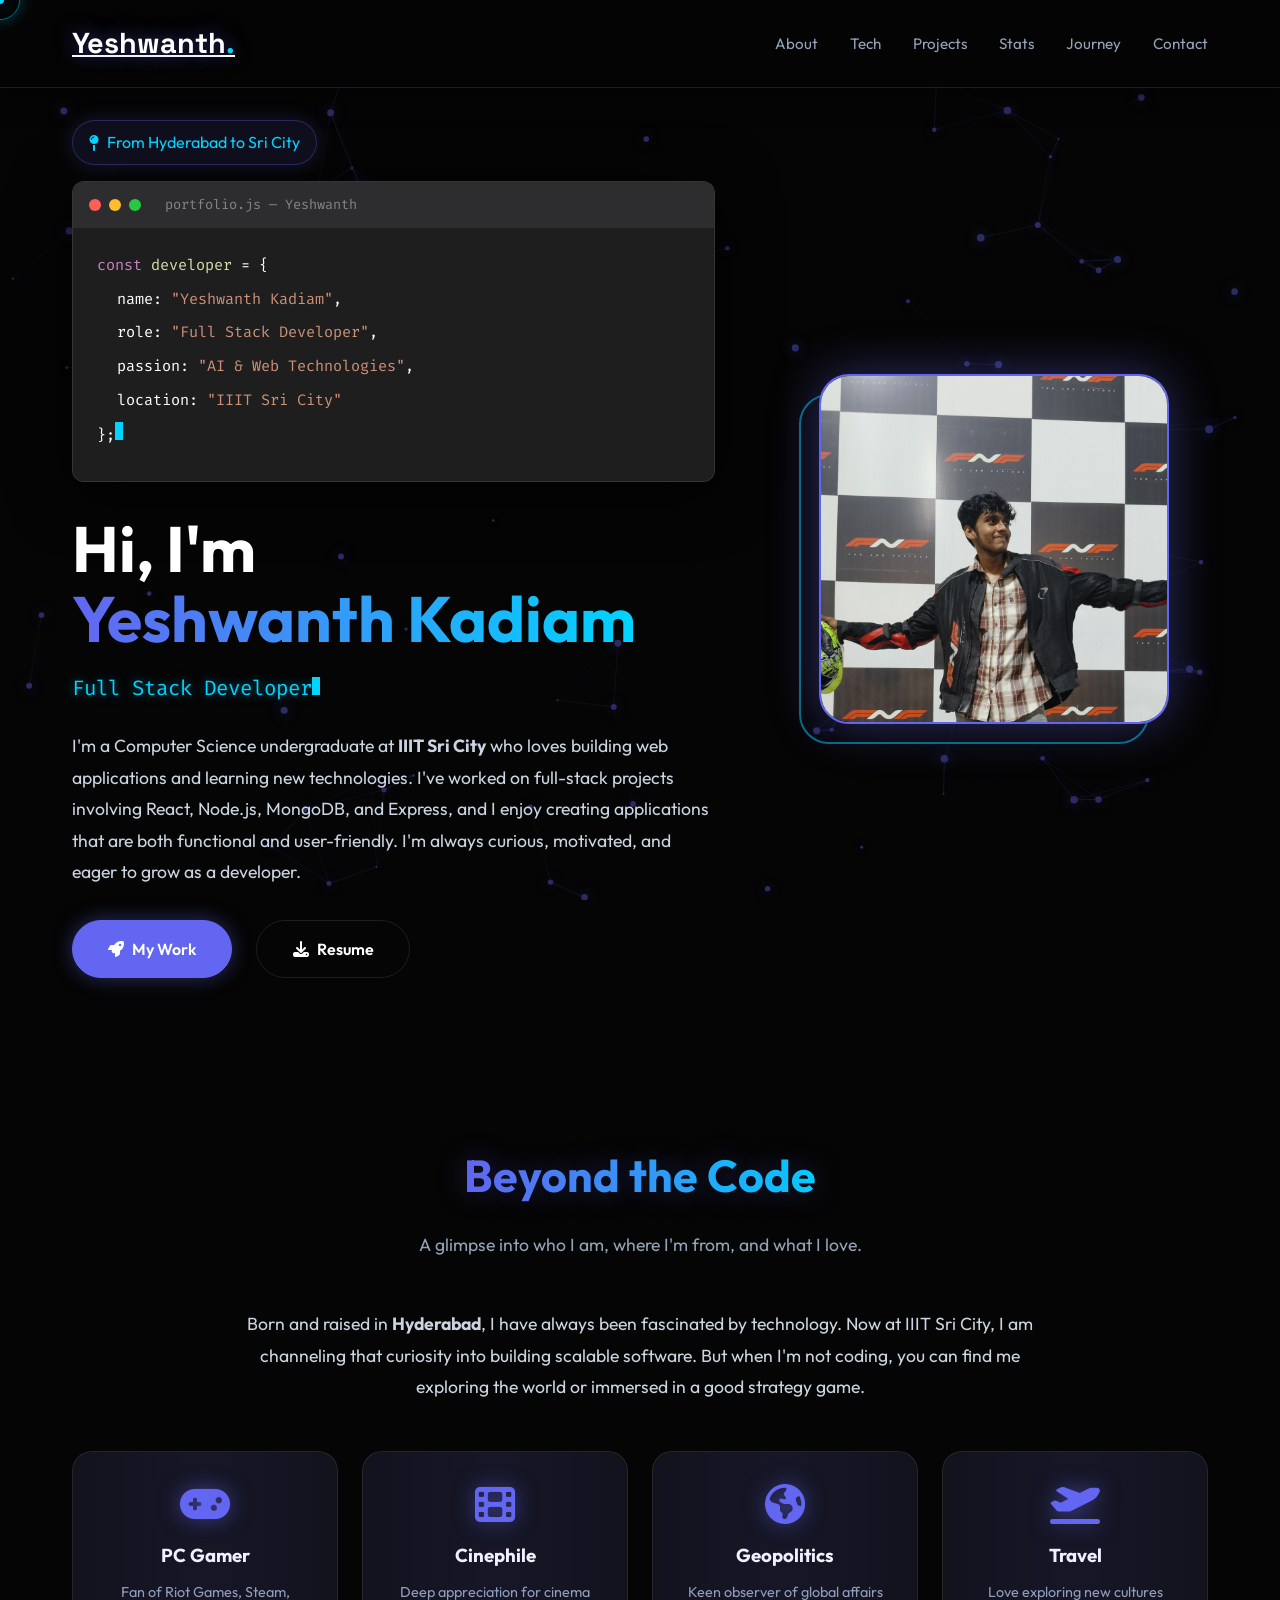
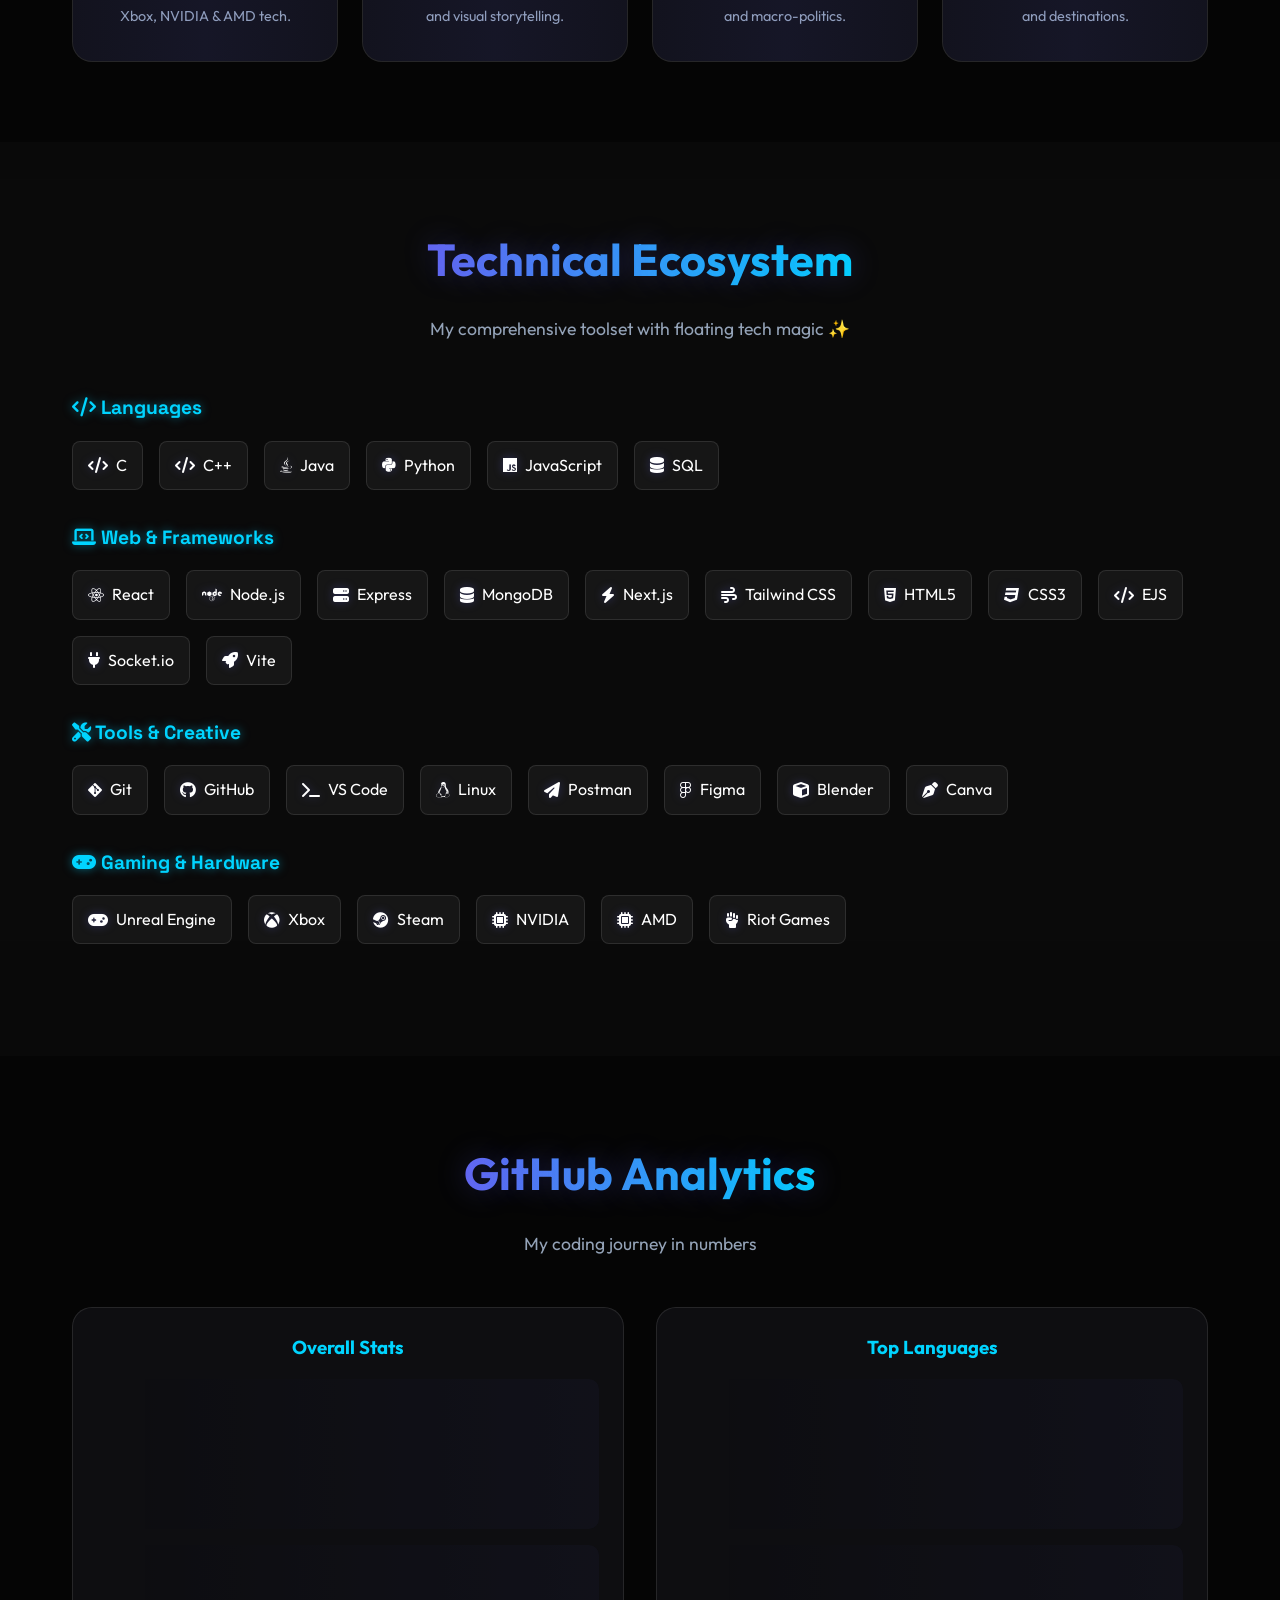
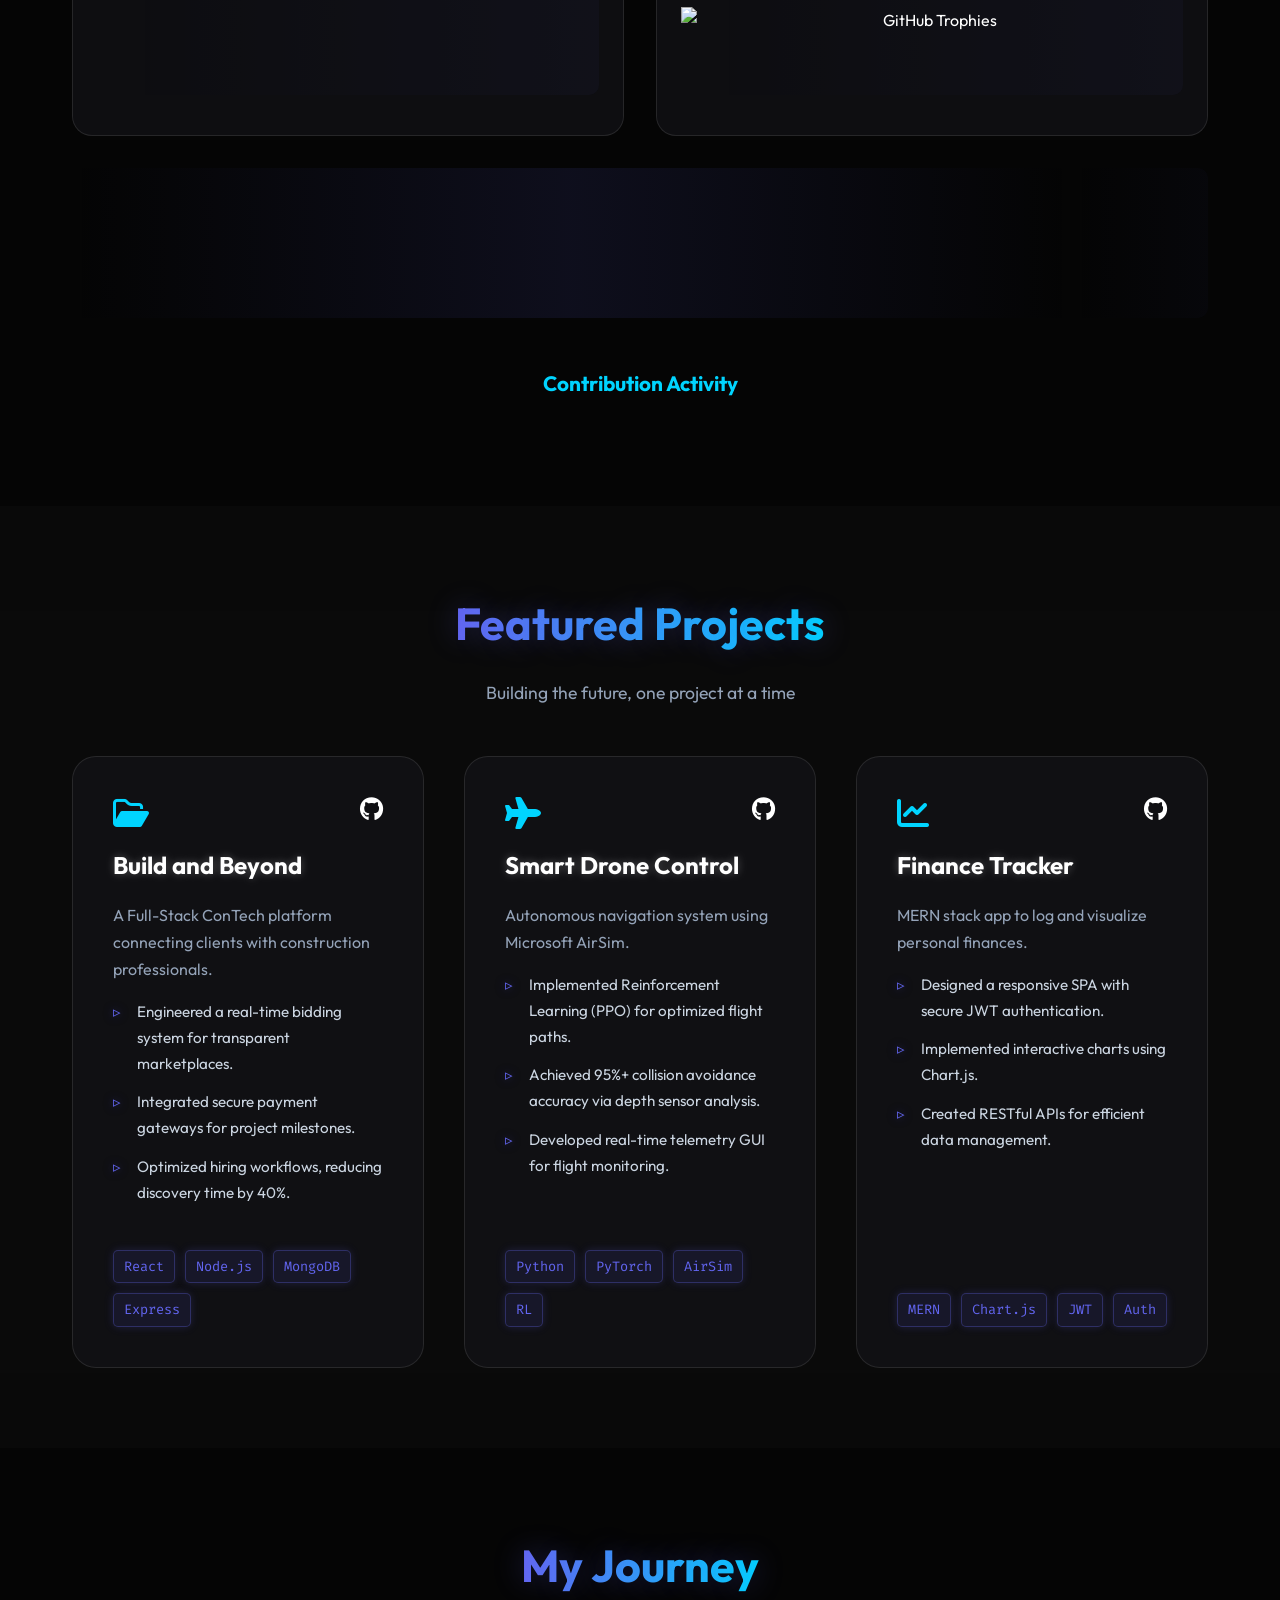
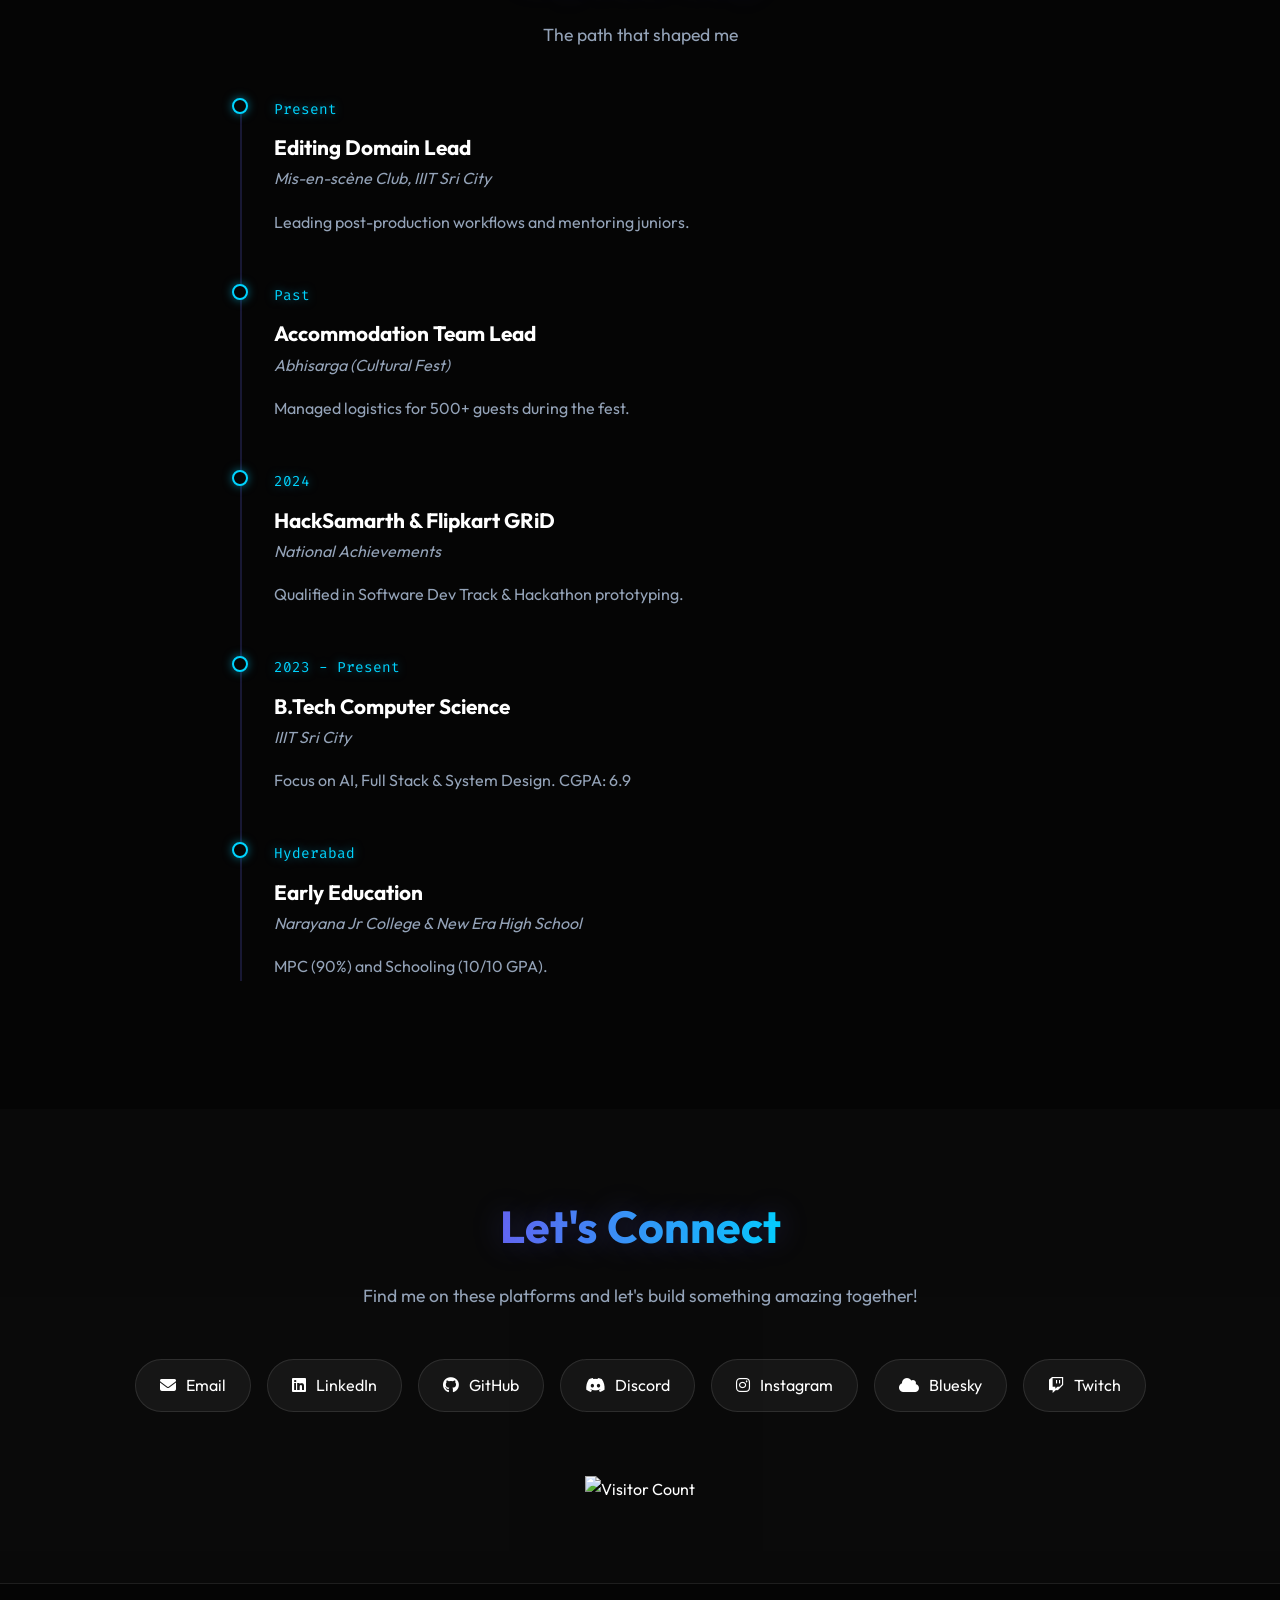
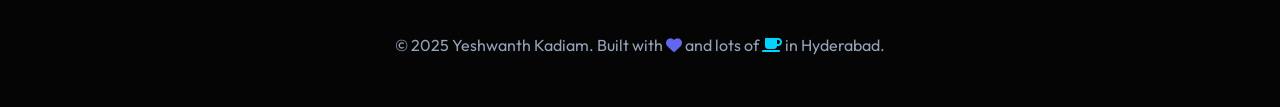
==== commit ede9dc41: "Update index.html" ====
--- a/index.html
+++ b/index.html
@@ -538,11 +538,41 @@
             box-shadow: 0 10px 40px rgba(99,102,241,0.3);
             transform: translateY(-5px);
         }
+        .gh-img-container {
+            position: relative;
+            min-height: 150px;
+            display: flex;
+            align-items: center;
+            justify-content: center;
+            margin-bottom: 1rem;
+        }
         .gh-img { 
             max-width: 100%; 
             height: auto; 
             border-radius: 10px; 
-            margin-bottom: 1rem; 
+            transition: opacity 0.3s;
+            background: rgba(30, 30, 30, 0.5);
+        }
+        .gh-img:not([src]) {
+            opacity: 0;
+        }
+        /* Loading animation for images */
+        @keyframes shimmer {
+            0% { background-position: -1000px 0; }
+            100% { background-position: 1000px 0; }
+        }
+        .gh-img-container::before {
+            content: '';
+            position: absolute;
+            top: 0;
+            left: 0;
+            width: 100%;
+            height: 100%;
+            background: linear-gradient(90deg, transparent, rgba(99,102,241,0.1), transparent);
+            background-size: 1000px 100%;
+            animation: shimmer 2s infinite;
+            border-radius: 10px;
+            z-index: -1;
         }
 
         /* --- PROJECTS --- */
@@ -960,20 +990,54 @@
             <div class="github-dashboard" data-aos="fade-up">
                 <div class="gh-card">
                     <h3 style="color: var(--accent); margin-bottom: 1rem;">Overall Stats</h3>
-                    <img class="gh-img" src="https://github-readme-stats.vercel.app/api?username=kadiamyeshwanth&theme=dark&hide_border=false&include_all_commits=true&count_private=true" alt="Stats">
-                    <img class="gh-img" src="https://nirzak-streak-stats.vercel.app/?user=kadiamyeshwanth&theme=dark&hide_border=false" alt="Streak">
+                    <div class="gh-img-container">
+                        <img class="gh-img" 
+                             src="https://github-readme-stats.vercel.app/api?username=kadiamyeshwanth&theme=tokyonight&hide_border=true&include_all_commits=true&count_private=true&bg_color=1e1e1e&title_color=6366f1&text_color=ffffff&icon_color=00d4ff" 
+                             alt="GitHub Stats"
+                             onerror="this.onerror=null; this.src='https://github-readme-stats.vercel.app/api?username=kadiamyeshwanth&show_icons=true&theme=radical';">
+                    </div>
+                    <div class="gh-img-container">
+                        <img class="gh-img" 
+                             src="https://github-readme-streak-stats.herokuapp.com/?user=kadiamyeshwanth&theme=tokyonight&hide_border=true&background=1e1e1e&ring=6366f1&fire=00d4ff&currStreakLabel=6366f1" 
+                             alt="GitHub Streak"
+                             onerror="this.onerror=null; this.src='https://streak-stats.demolab.com?user=kadiamyeshwanth&theme=radical';">
+                    </div>
                 </div>
                 <div class="gh-card">
                     <h3 style="color: var(--accent); margin-bottom: 1rem;">Top Languages</h3>
-                    <img class="gh-img" src="https://github-readme-stats.vercel.app/api/top-langs/?username=kadiamyeshwanth&theme=dark&hide_border=false&include_all_commits=true&count_private=true&layout=compact" alt="Languages">
-                    <div style="margin-top: 1rem;">
-                        <img src="https://github-profile-trophy.vercel.app/?username=kadiamyeshwanth&theme=prussian&no-frame=false&no-bg=false&margin-w=4" alt="Trophies" style="width:100%">
+                    <div class="gh-img-container">
+                        <img class="gh-img" 
+                             src="https://github-readme-stats.vercel.app/api/top-langs/?username=kadiamyeshwanth&theme=tokyonight&hide_border=true&include_all_commits=true&count_private=true&layout=compact&bg_color=1e1e1e&title_color=6366f1&text_color=ffffff" 
+                             alt="Top Languages"
+                             onerror="this.onerror=null; this.src='https://github-readme-stats.vercel.app/api/top-langs/?username=kadiamyeshwanth&theme=radical&layout=compact';">
+                    </div>
+                    <div style="margin-top: 1rem;" class="gh-img-container">
+                        <img src="https://github-profile-trophy.vercel.app/?username=kadiamyeshwanth&theme=tokyonight&no-frame=true&no-bg=false&margin-w=4&column=4" 
+                             alt="GitHub Trophies" 
+                             style="width:100%"
+                             onerror="this.onerror=null; this.src='https://github-profile-trophy.vercel.app/?username=kadiamyeshwanth&theme=radical&no-frame=true&column=3';">
                     </div>
                 </div>
             </div>
             
             <div style="text-align: center; margin-top: 2rem;" data-aos="zoom-in">
-                <img src="https://quotes-github-readme.vercel.app/api?type=horizontal&theme=radical" alt="Quote" style="max-width: 100%; border-radius: 10px;">
+                <div class="gh-img-container">
+                    <img src="https://quotes-github-readme.vercel.app/api?type=horizontal&theme=tokyonight&border=true" 
+                         alt="Dev Quote" 
+                         style="max-width: 100%; border-radius: 10px;"
+                         onerror="this.style.display='none';">
+                </div>
+            </div>
+
+            <!-- GitHub Activity Graph -->
+            <div style="margin-top: 3rem; text-align: center;" data-aos="fade-up">
+                <h3 style="color: var(--accent); margin-bottom: 1.5rem; font-size: 1.3rem;">Contribution Activity</h3>
+                <div class="gh-img-container">
+                    <img src="https://github-readme-activity-graph.vercel.app/graph?username=kadiamyeshwanth&theme=tokyo-night&hide_border=true&bg_color=1e1e1e&color=6366f1&line=00d4ff&point=ffffff" 
+                         alt="GitHub Activity Graph" 
+                         style="width: 100%; border-radius: 10px;"
+                         onerror="this.parentElement.style.display='none';">
+                </div>
             </div>
         </div>
     </section>
@@ -1101,7 +1165,7 @@
             </div>
             
             <div class="social-grid" data-aos="zoom-in">
-                <a href="mailto:kadiamyeshwanth@gmail.com" class="social-btn"><i class="fas fa-envelope"></i> Email</a>
+                <a href="/cdn-cgi/l/email-protection#751e14111c14180c10061d02141b011d351218141c195b161a18" class="social-btn"><i class="fas fa-envelope"></i> Email</a>
                 <a href="https://www.linkedin.com/in/yeshwanth-kadiam-b5909128a" target="_blank" class="social-btn"><i class="fab fa-linkedin"></i> LinkedIn</a>
                 <a href="https://github.com/kadiamyeshwanth" target="_blank" class="social-btn"><i class="fab fa-github"></i> GitHub</a>
                 <a href="https://discord.gg/narrator.k.l" target="_blank" class="social-btn"><i class="fab fa-discord"></i> Discord</a>
@@ -1122,7 +1186,7 @@
         </div>
     </footer>
 
-    <script src="https://unpkg.com/aos@2.3.1/dist/aos.js"></script>
+    <script data-cfasync="false" src="/cdn-cgi/scripts/5c5dd728/cloudflare-static/email-decode.min.js"></script><script src="https://unpkg.com/aos@2.3.1/dist/aos.js"></script>
     <script>
         AOS.init({ duration: 1000, once: true, offset: 100 });
 
@@ -1342,6 +1406,38 @@
                 }
             });
         });
+
+        // Enhanced GitHub Stats Loading
+        document.addEventListener('DOMContentLoaded', function() {
+            const githubImages = document.querySelectorAll('.gh-img');
+            
+            githubImages.forEach(img => {
+                // Add loading state
+                img.style.opacity = '0';
+                
+                // When image loads successfully
+                img.addEventListener('load', function() {
+                    setTimeout(() => {
+                        this.style.opacity = '1';
+                    }, 100);
+                });
+                
+                // Enhanced error handling  
+                img.addEventListener('error', function() {
+                    console.warn('GitHub Stats image failed to load:', this.alt);
+                });
+            });
+
+            // Make GitHub cards clickable to profile
+            document.querySelectorAll('.gh-card').forEach(card => {
+                card.style.cursor = 'pointer';
+                card.addEventListener('click', (e) => {
+                    if (!e.target.closest('img')) {
+                        window.open('https://github.com/kadiamyeshwanth', '_blank');
+                    }
+                });
+            });
+        });
     </script>
 </body>
-</html>+</html>
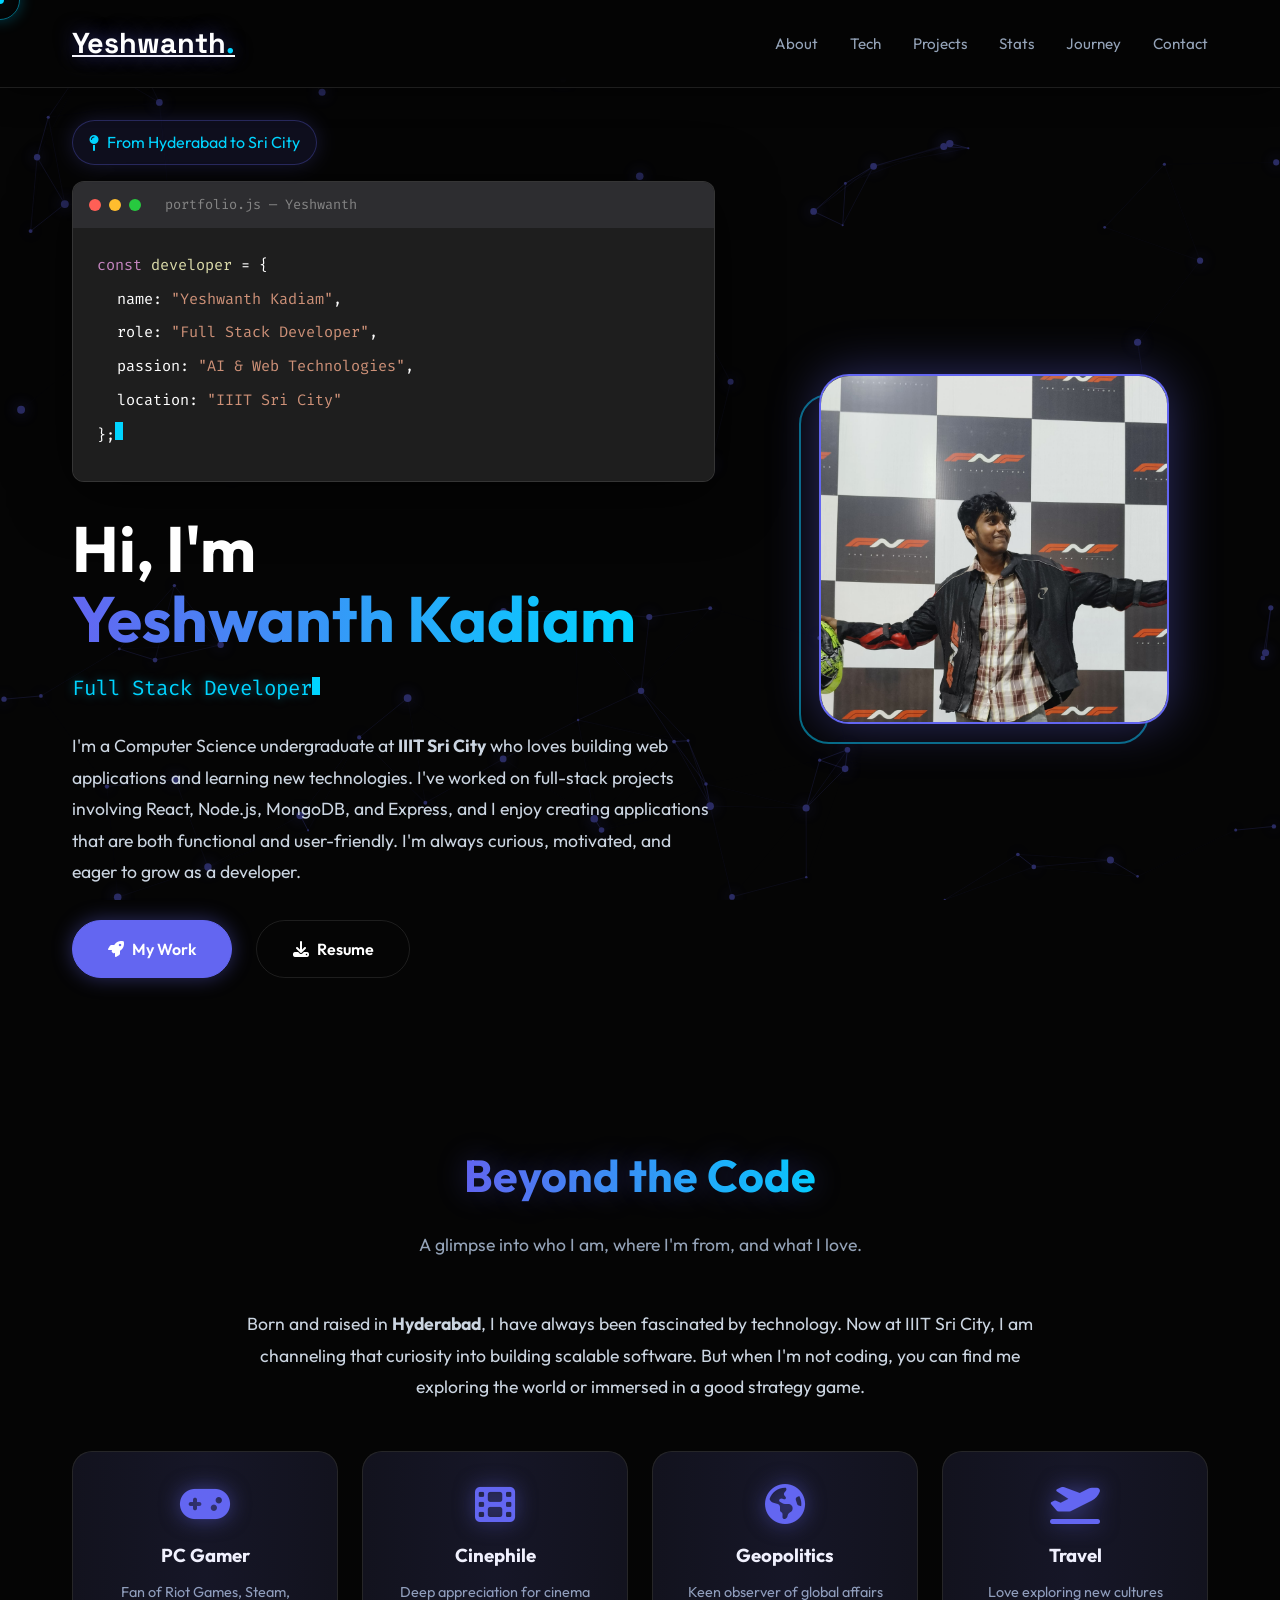
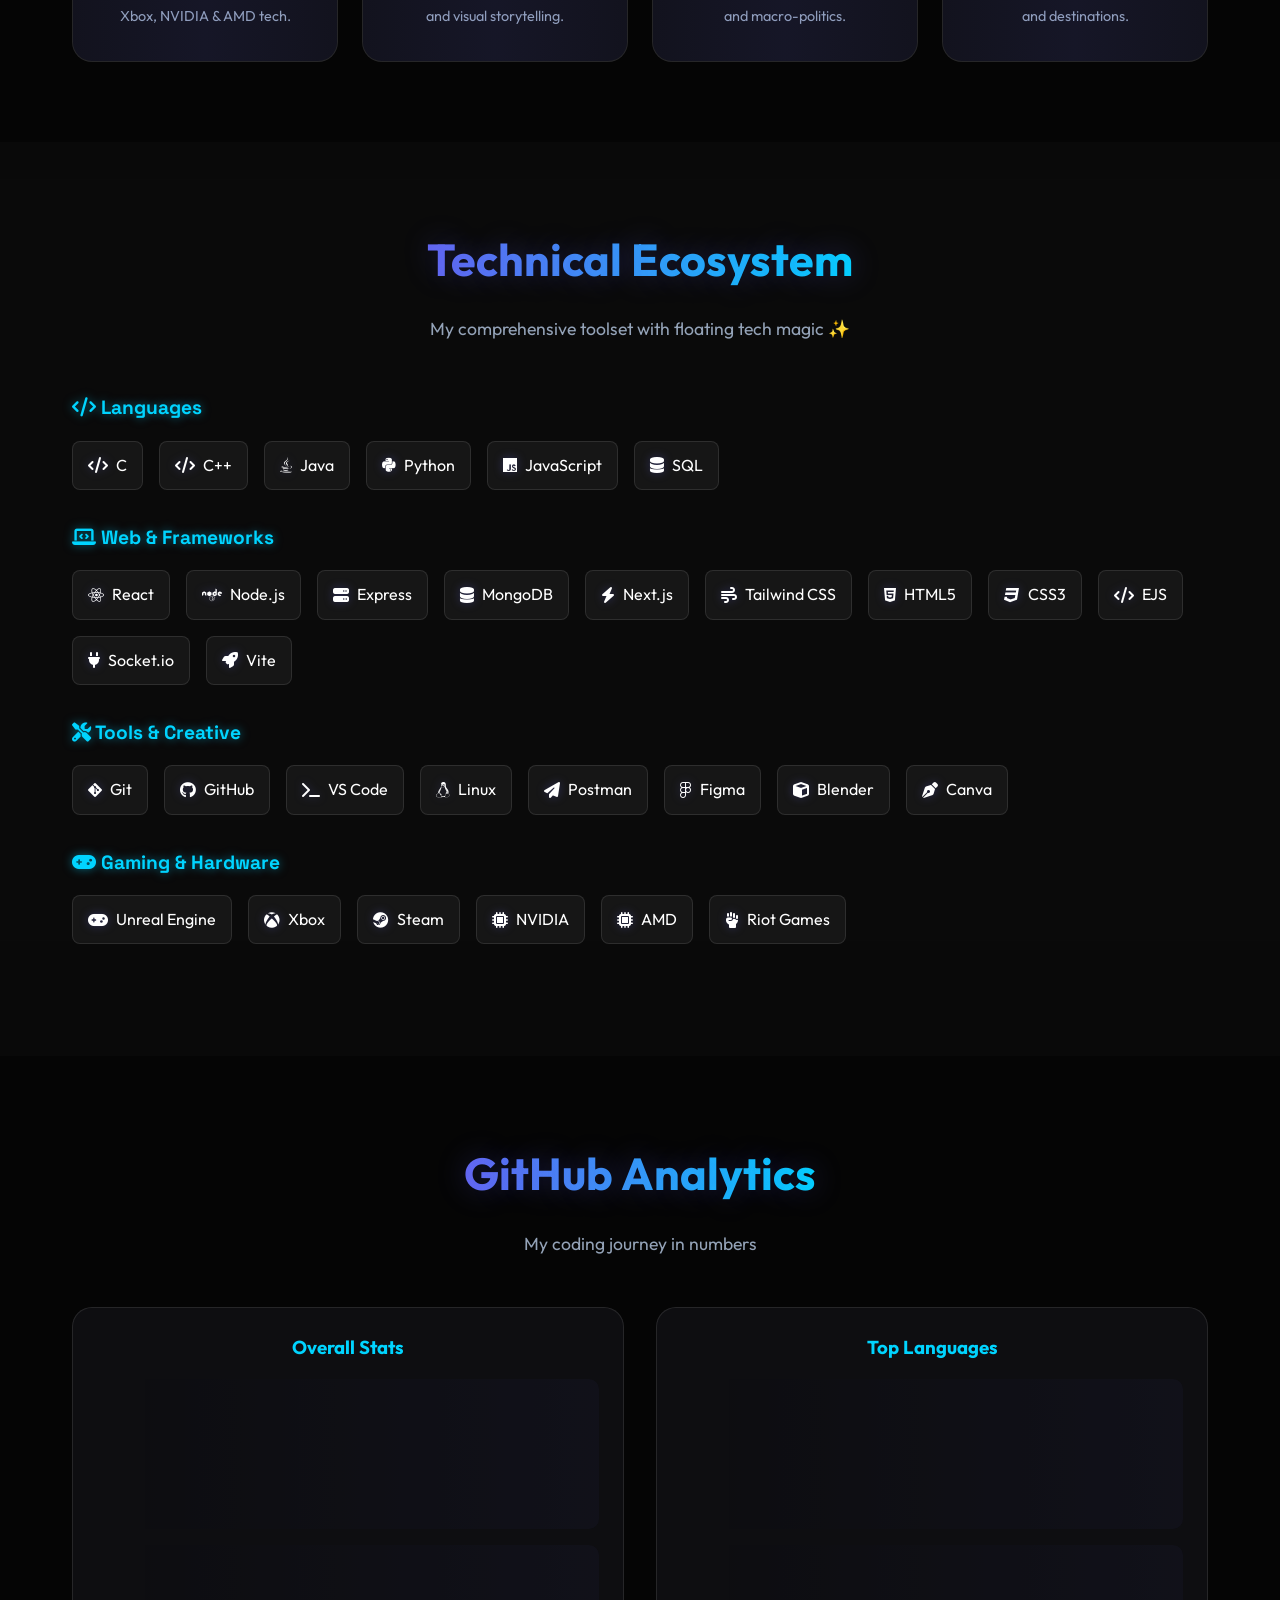
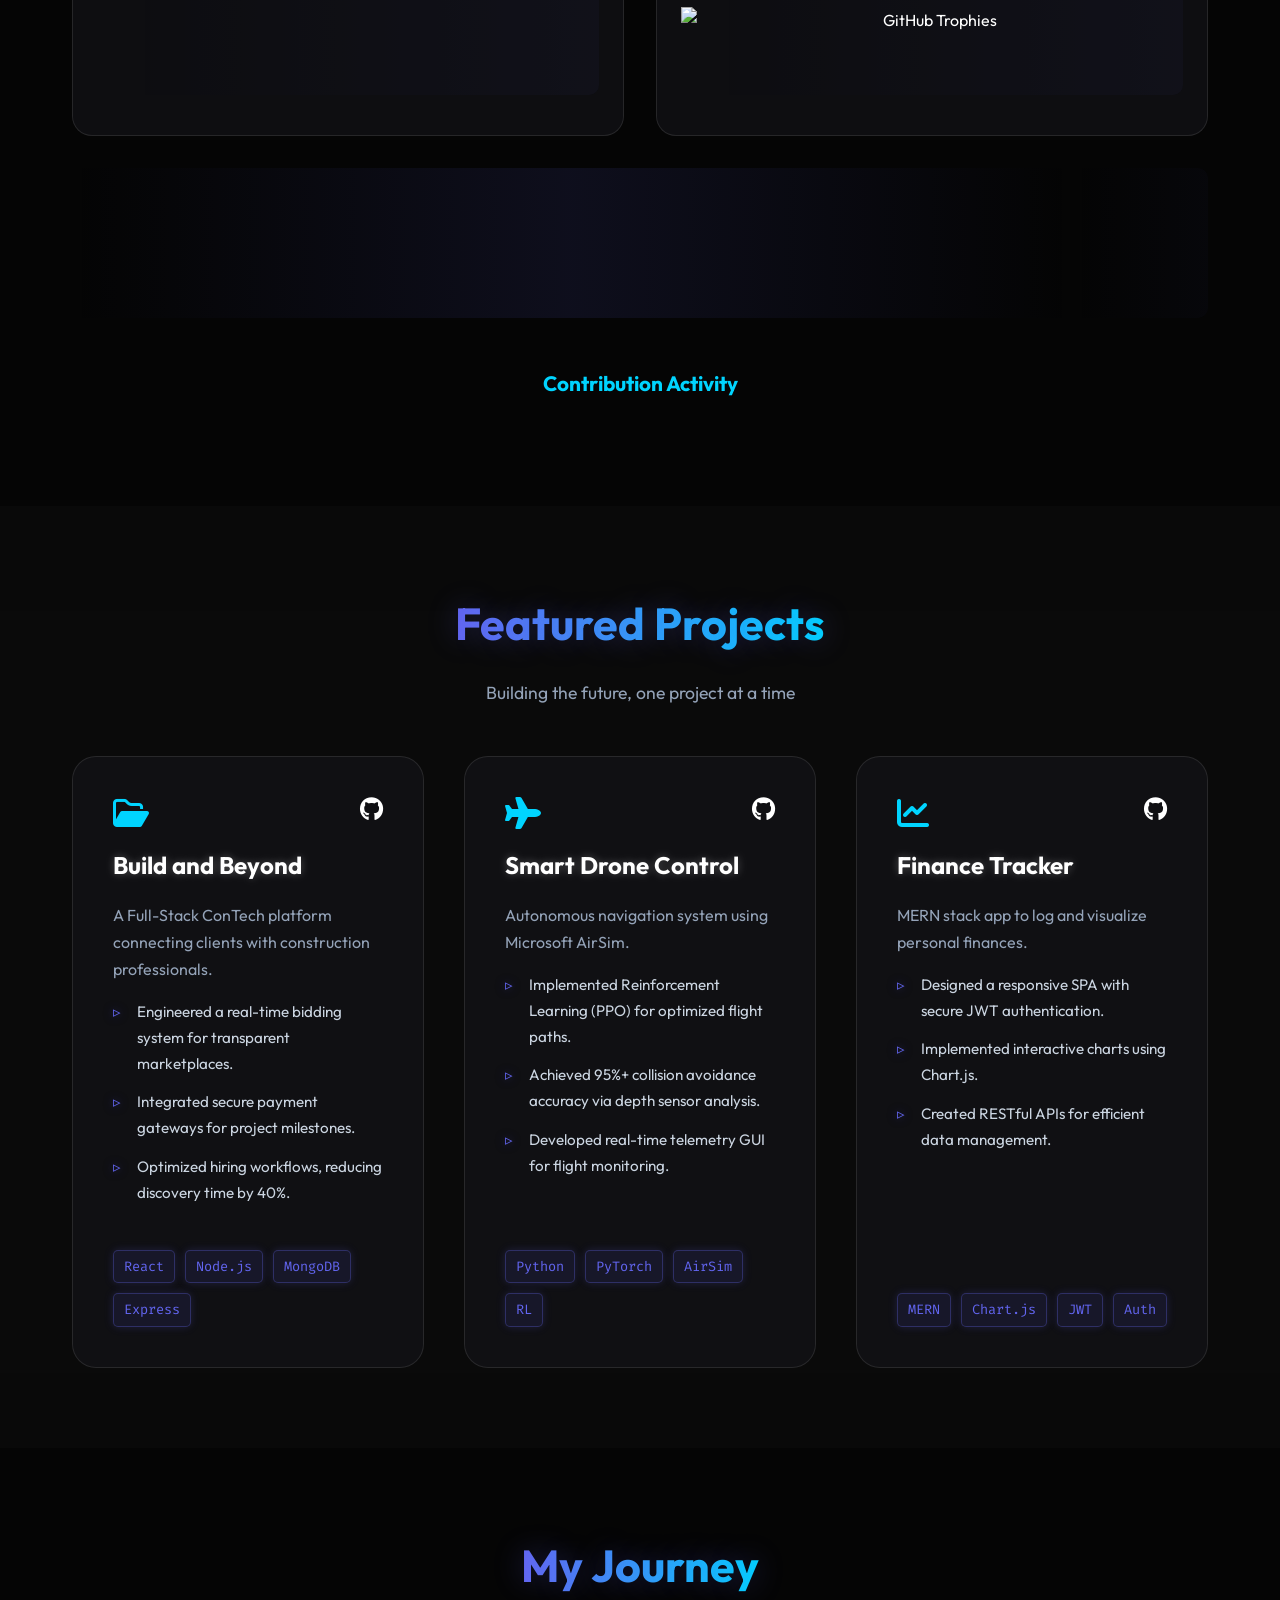
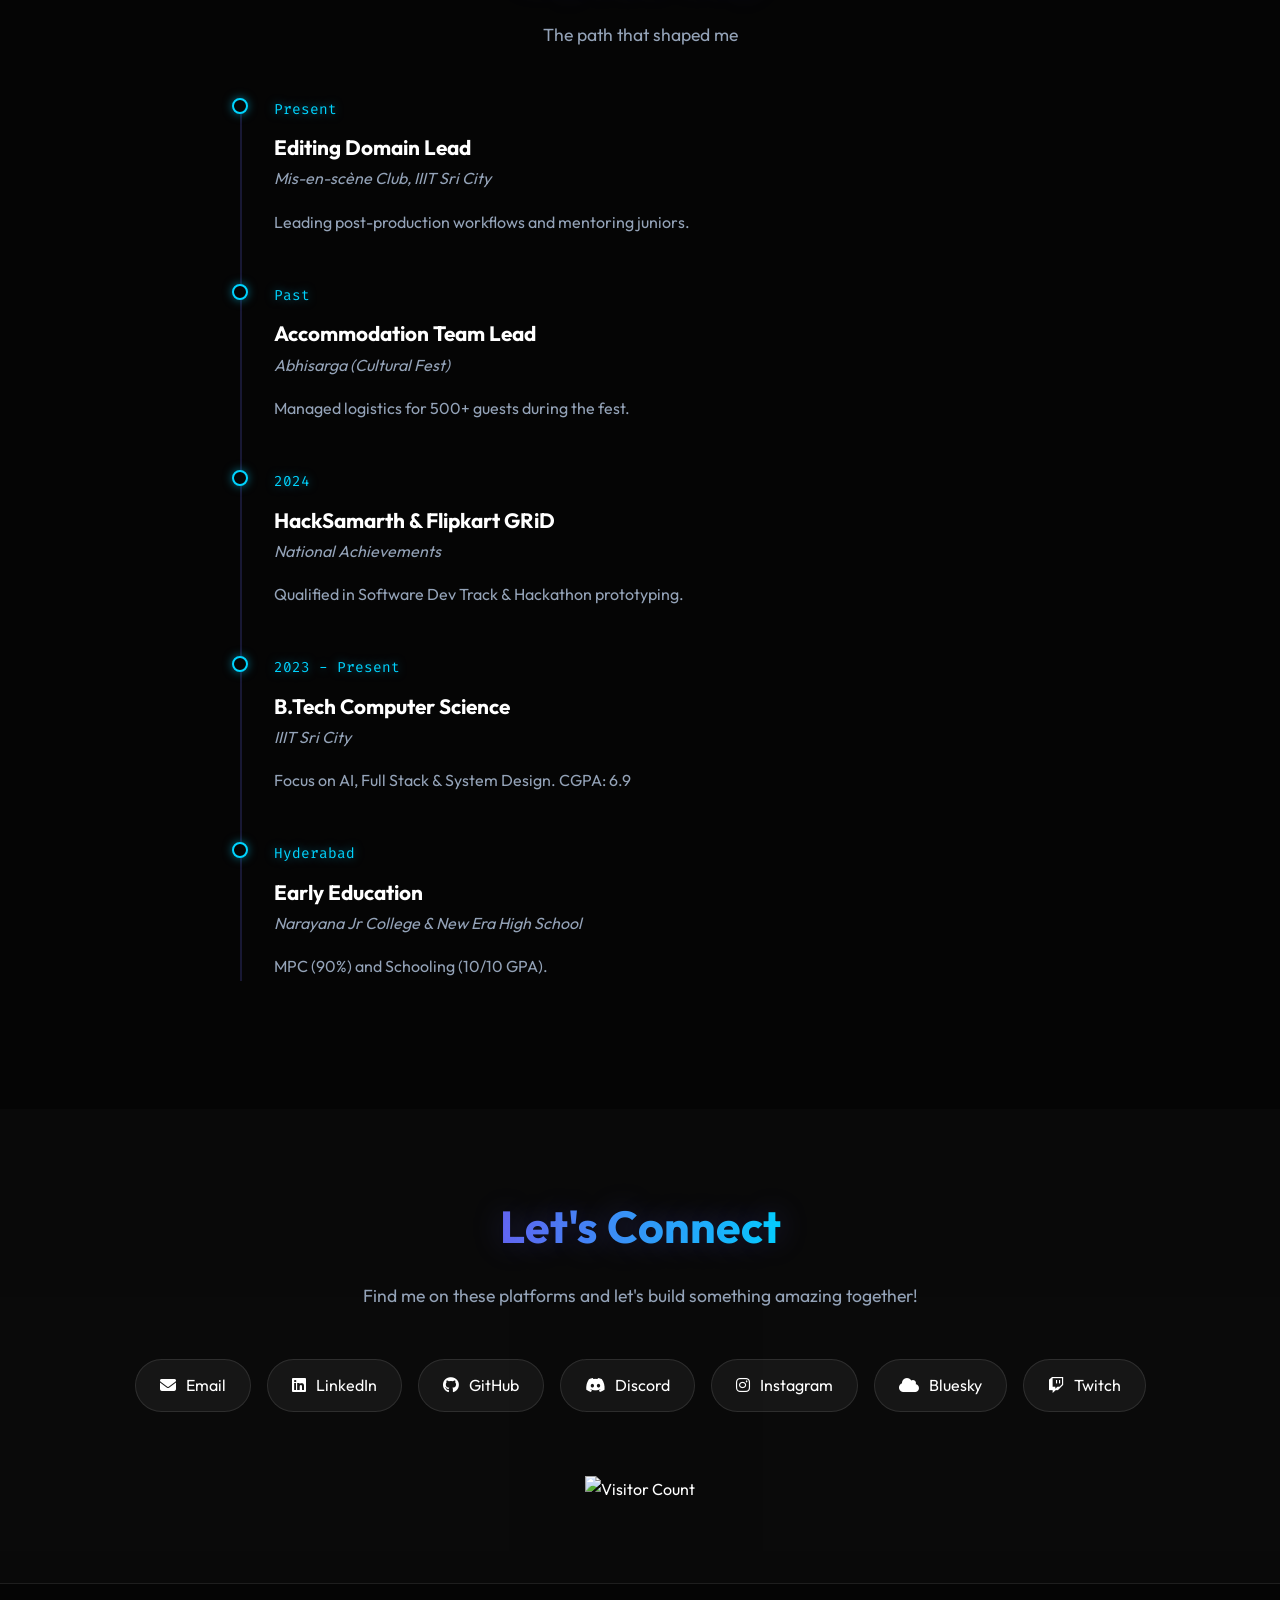
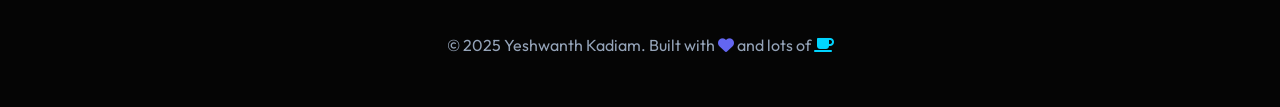
==== commit efbd8a42: "Fix footer paragraph closing tag in index.html" ====
--- a/index.html
+++ b/index.html
@@ -1182,7 +1182,7 @@
 
     <footer>
         <div class="container">
-            <p>&copy; 2025 Yeshwanth Kadiam. Built with <i class="fas fa-heart" style="color: var(--primary);"></i> and lots of <i class="fas fa-coffee" style="color: var(--accent);"></i> in Hyderabad.</p>
+            <p>&copy; 2025 Yeshwanth Kadiam. Built with <i class="fas fa-heart" style="color: var(--primary);"></i> and lots of <i class="fas fa-coffee" style="color: var(--accent);"></i></p>
         </div>
     </footer>
 
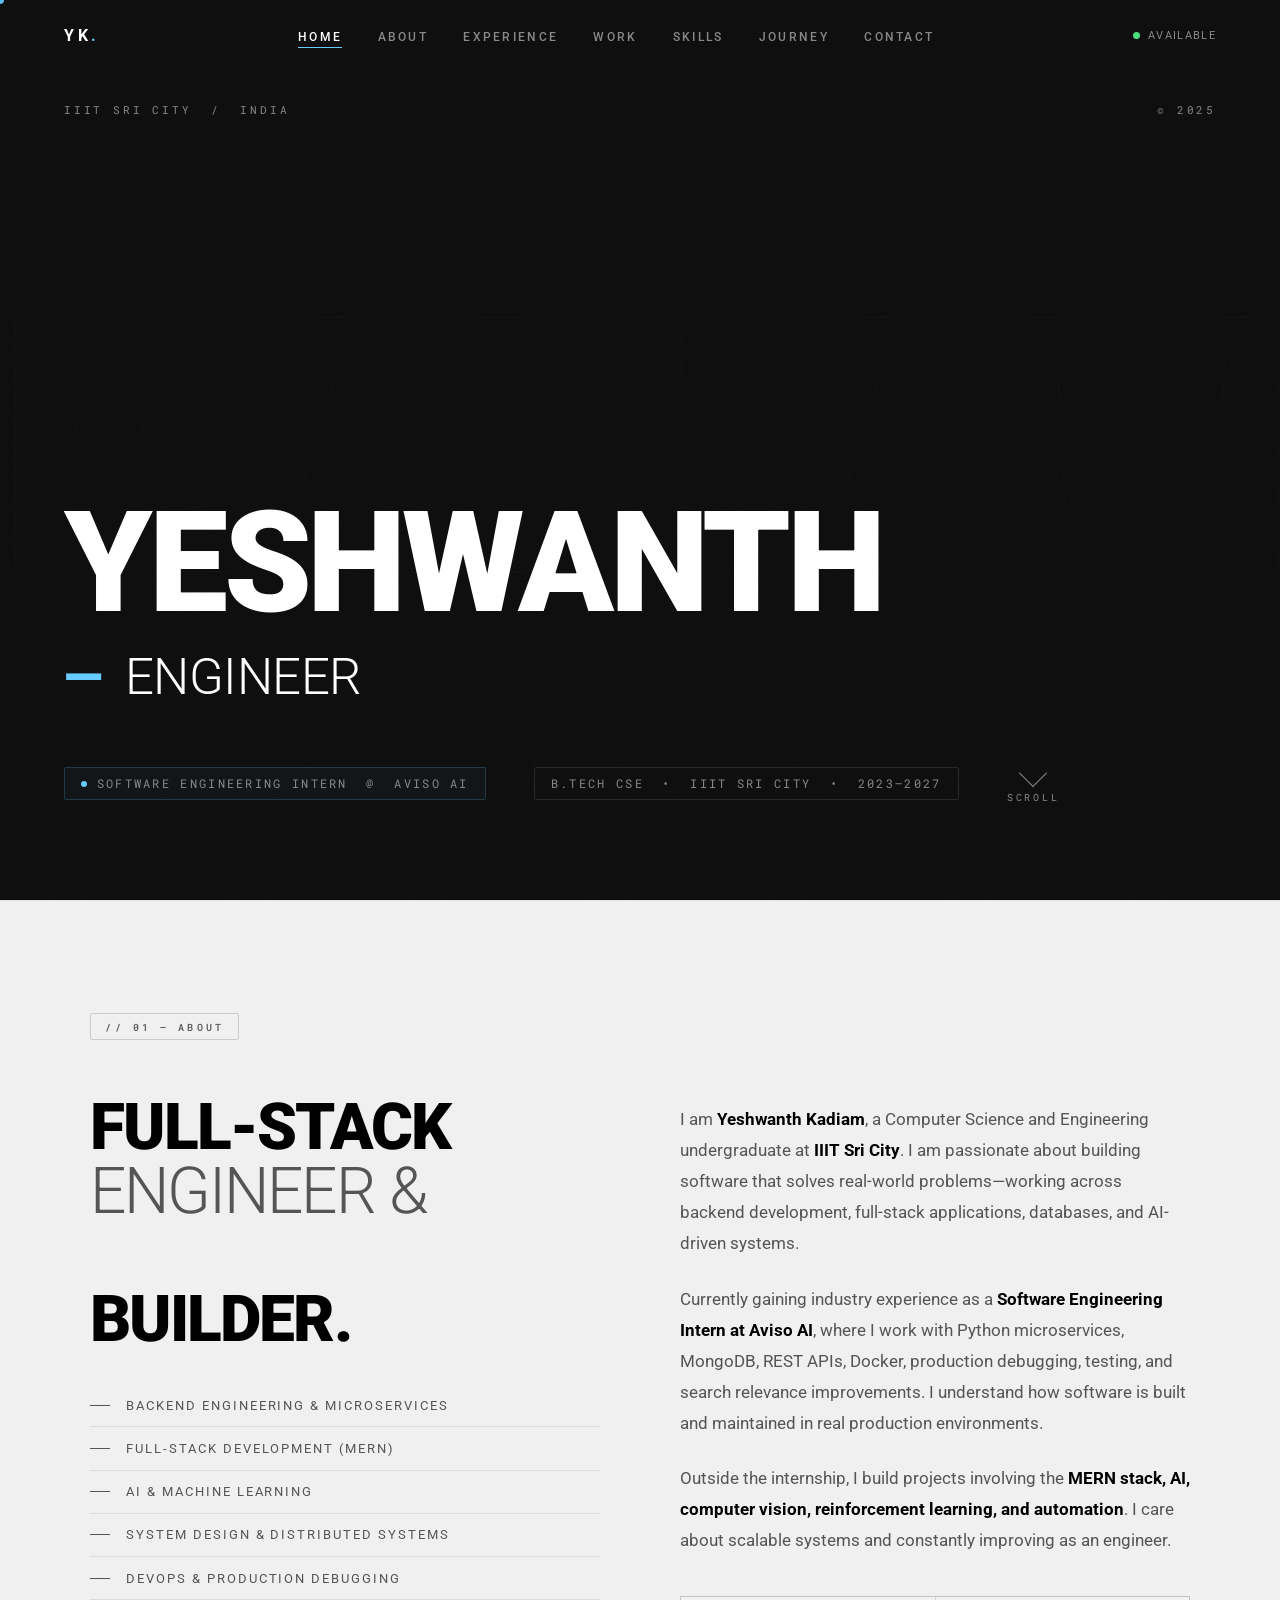
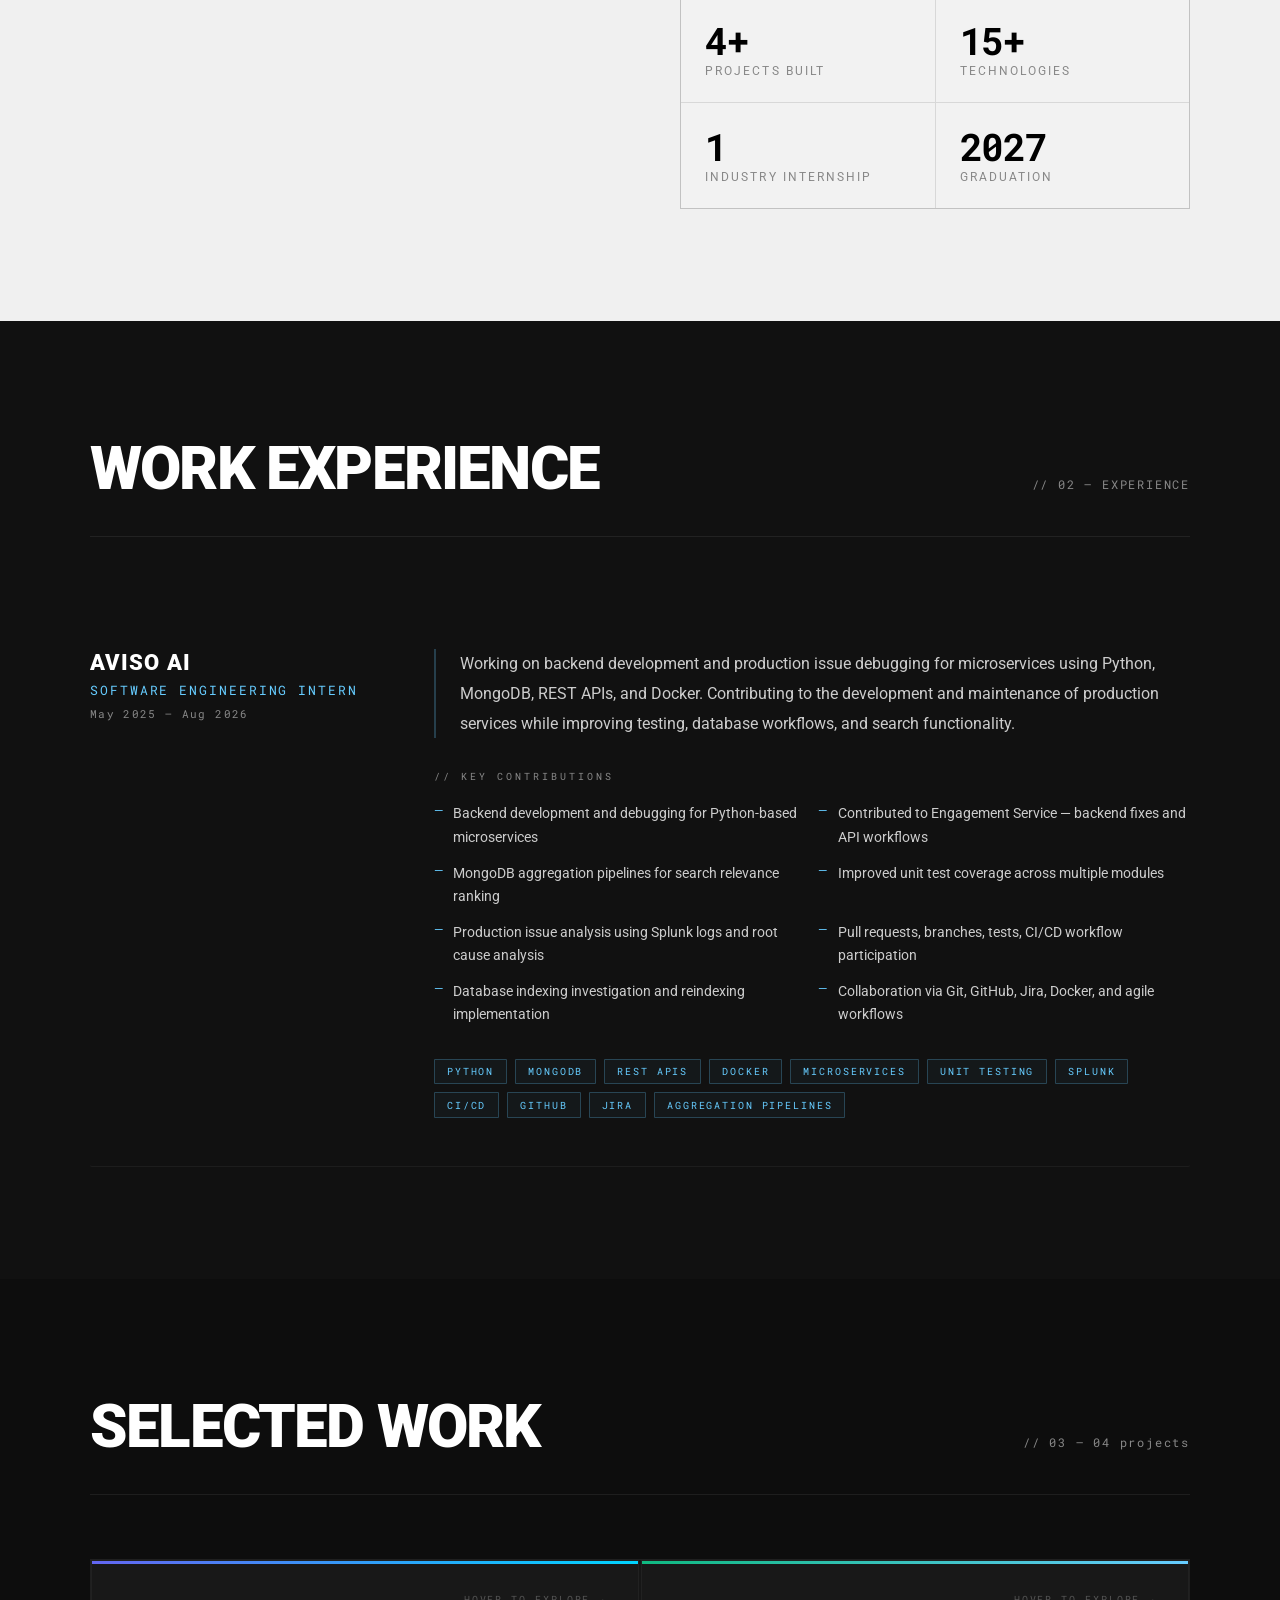
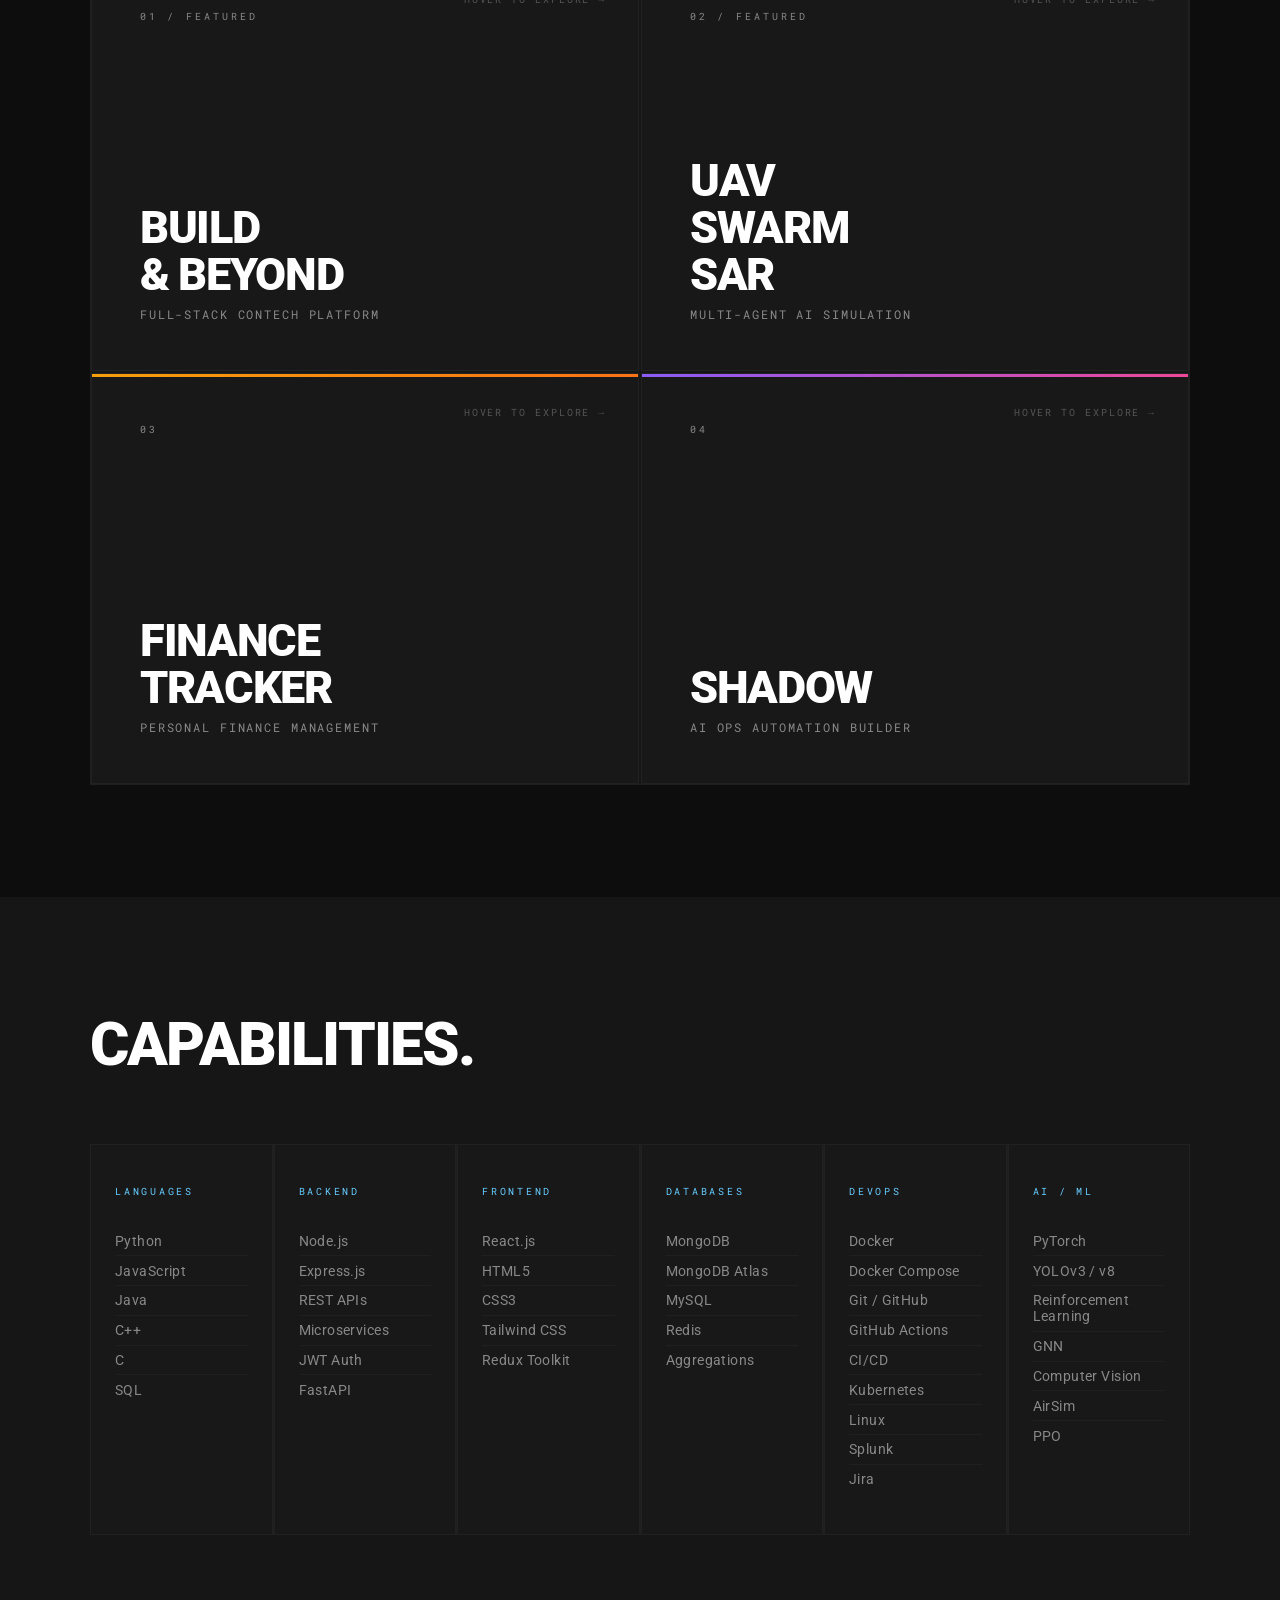
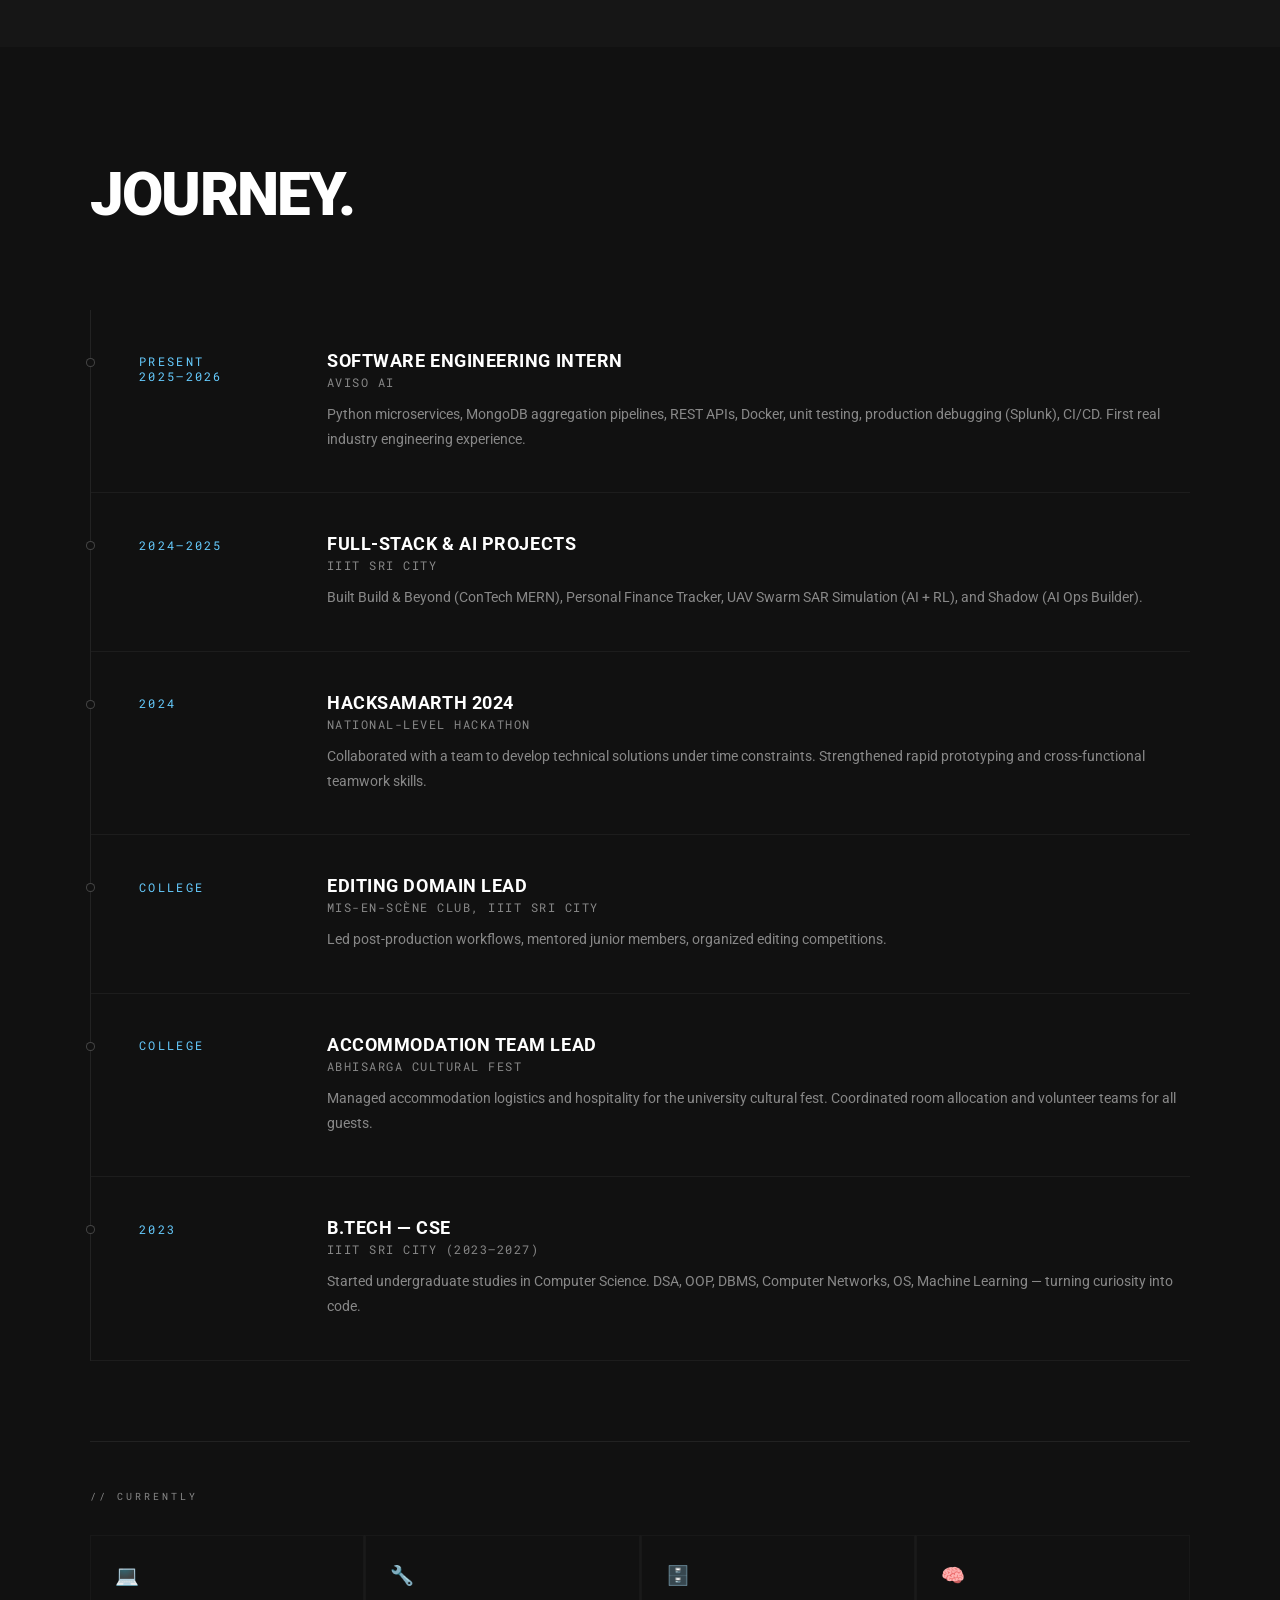
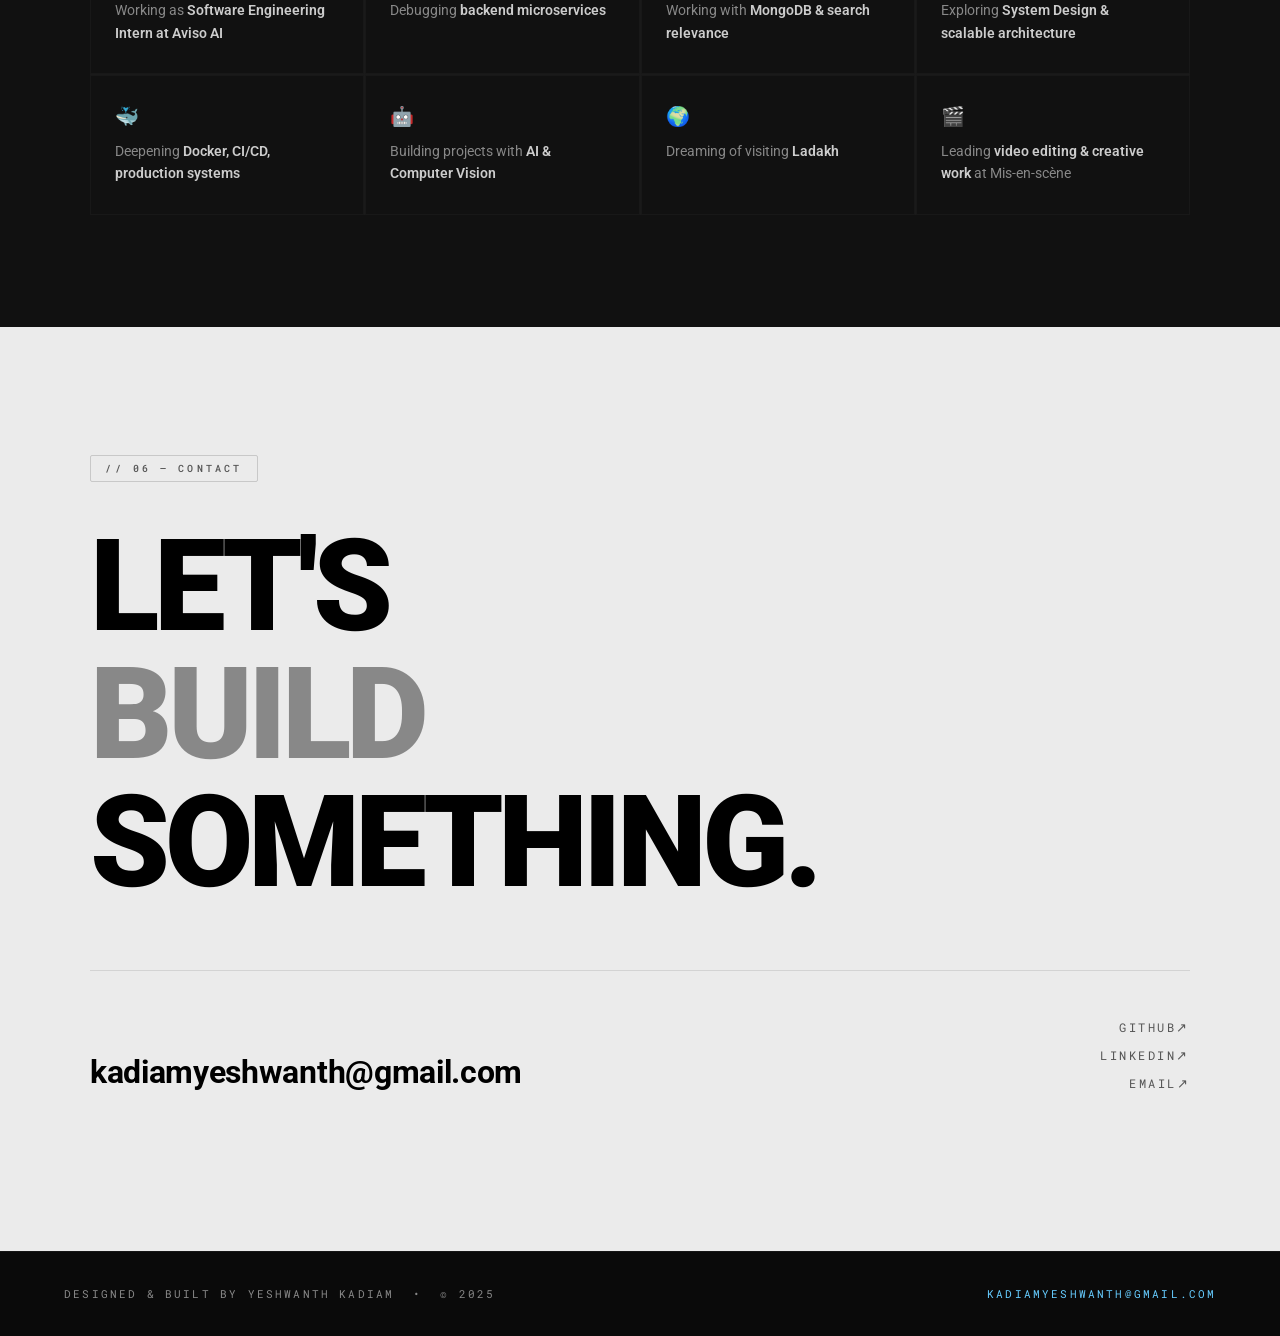
==== commit 3dfe1969: "Update index.html" ====
--- a/index.html
+++ b/index.html
@@ -1,1443 +1,595 @@
 <!DOCTYPE html>
-<html lang="en" data-theme="dark">
+<html lang="en">
 <head>
-    <meta charset="UTF-8">
-    <meta name="viewport" content="width=device-width, initial-scale=1.0">
-    <title>Yeshwanth Kadiam | Portfolio</title>
-    
-    <link rel="preconnect" href="https://fonts.googleapis.com">
-    <link rel="preconnect" href="https://fonts.gstatic.com" crossorigin>
-    <link href="https://fonts.googleapis.com/css2?family=Outfit:wght@300;400;500;700&family=Space+Grotesk:wght@300;400;600;700&family=Fira+Code:wght@400;500&display=swap" rel="stylesheet">
-    
-    <link rel="stylesheet" href="https://cdnjs.cloudflare.com/ajax/libs/font-awesome/6.4.0/css/all.min.css">
-    
-    <link href="https://unpkg.com/aos@2.3.1/dist/aos.css" rel="stylesheet">
-
-    <style>
-        /* --- CSS VARIABLES --- */
-        :root {
-            --bg-body: #050505;
-            --bg-card: rgba(20, 20, 25, 0.6);
-            --bg-card-hover: rgba(35, 35, 45, 0.8);
-            --primary: #6366f1;
-            --accent: #00d4ff;
-            --text-main: #ffffff;
-            --text-muted: #94a3b8;
-            --border: rgba(255, 255, 255, 0.1);
-            --gradient-text: linear-gradient(to right, #6366f1, #00d4ff);
-            --glow-primary: 0 0 20px rgba(99,102,241,0.4);
-            --glow-accent: 0 0 20px rgba(0,212,255,0.4);
-        }
-
-        /* --- BASE RESET --- */
-        * { 
-            box-sizing: border-box; 
-            margin: 0; 
-            padding: 0; 
-            cursor: none; 
-        }
-        html { scroll-behavior: smooth; }
-        body {
-            font-family: 'Outfit', sans-serif;
-            background-color: var(--bg-body);
-            color: var(--text-main);
-            overflow-x: hidden;
-            line-height: 1.7;
-        }
-
-        /* --- BACKGROUND ANIMATION --- */
-        #neural-canvas {
-            position: fixed; 
-            top: 0; 
-            left: 0; 
-            width: 100%; 
-            height: 100%; 
-            z-index: -1; 
-            opacity: 0.4;
-        }
-
-        /* --- CUSTOM CURSOR --- */
-        .cursor-dot, .cursor-outline {
-            position: fixed; 
-            top: 0; 
-            left: 0; 
-            transform: translate(-50%, -50%);
-            border-radius: 50%; 
-            z-index: 9999; 
-            pointer-events: none;
-        }
-        .cursor-dot { 
-            width: 8px; 
-            height: 8px; 
-            background-color: var(--accent); 
-            box-shadow: var(--glow-accent);
-        }
-        .cursor-outline {
-            width: 40px; 
-            height: 40px; 
-            border: 1px solid rgba(0, 212, 255, 0.5);
-            transition: width 0.2s, height 0.2s, background-color 0.2s;
-            box-shadow: 0 0 15px rgba(0, 212, 255, 0.3);
-        }
-
-        /* --- LAYOUT --- */
-        .container { 
-            max-width: 1200px; 
-            margin: 0 auto; 
-            padding: 0 2rem; 
-        }
-        section { 
-            padding: 5rem 0; 
-            position: relative; 
-        }
-        
-        .section-header { 
-            text-align: center; 
-            margin-bottom: 3rem; 
-        }
-        .section-title {
-            font-size: 2.8rem; 
-            font-weight: 700;
-            background: var(--gradient-text); 
-            -webkit-background-clip: text; 
-            -webkit-text-fill-color: transparent;
-            display: inline-block; 
-            margin-bottom: 1rem;
-            position: relative;
-            text-shadow: 0 0 30px rgba(99,102,241,0.3);
-        }
-        .section-subtitle { 
-            color: var(--text-muted); 
-            max-width: 700px; 
-            margin: 0 auto; 
-            font-size: 1.1rem;
-        }
-
-        /* --- NAVBAR (FIXED OVERLAP ISSUE) --- */
-        .navbar {
-            position: fixed; 
-            top: 0; 
-            width: 100%; 
-            padding: 1.2rem 0;
-            background: rgba(5, 5, 5, 0.95); 
-            backdrop-filter: blur(20px);
-            z-index: 1000; 
-            border-bottom: 1px solid var(--border);
-            box-shadow: 0 4px 30px rgba(0, 0, 0, 0.5);
-        }
-        .nav-content { 
-            display: flex; 
-            justify-content: space-between; 
-            align-items: center; 
-        }
-        .logo { 
-            font-size: 1.8rem; 
-            font-weight: 700; 
-            color: white; 
-            font-family: 'Space Grotesk';
-            text-shadow: 0 0 20px rgba(99,102,241,0.5);
-            transition: 0.3s;
-        }
-        .logo:hover {
-            text-shadow: 0 0 30px rgba(99,102,241,0.8);
-        }
-        .nav-links { 
-            display: flex; 
-            gap: 2rem; 
-            list-style: none;
-        }
-        .nav-links a { 
-            color: var(--text-muted); 
-            font-size: 0.95rem; 
-            transition: 0.3s; 
-            text-decoration: none;
-            position: relative;
-            padding: 5px 0;
-        }
-        .nav-links a::after {
-            content: '';
-            position: absolute;
-            bottom: 0;
-            left: 0;
-            width: 0;
-            height: 2px;
-            background: var(--gradient-text);
-            transition: width 0.3s;
-        }
-        .nav-links a:hover { 
-            color: var(--primary);
-        }
-        .nav-links a:hover::after {
-            width: 100%;
-        }
-
-        /* --- CYBERPUNK GLITCH EFFECT --- */
-        .glitch {
-            position: relative;
-            display: inline-block;
-        }
-        .glitch:hover::before,
-        .glitch:hover::after {
-            content: attr(data-text);
-            position: absolute;
-            top: 0;
-            left: 0;
-            width: 100%;
-            height: 100%;
-        }
-        .glitch:hover::before {
-            animation: glitch-1 0.3s cubic-bezier(0.25, 0.46, 0.45, 0.94) both infinite;
-            color: #00d4ff;
-            z-index: -1;
-        }
-        .glitch:hover::after {
-            animation: glitch-2 0.3s cubic-bezier(0.25, 0.46, 0.45, 0.94) reverse both infinite;
-            color: #6366f1;
-            z-index: -2;
-        }
-        @keyframes glitch-1 {
-            0% { transform: translate(0); }
-            20% { transform: translate(-2px, 2px); }
-            40% { transform: translate(-2px, -2px); }
-            60% { transform: translate(2px, 2px); }
-            80% { transform: translate(2px, -2px); }
-            100% { transform: translate(0); }
-        }
-        @keyframes glitch-2 {
-            0% { transform: translate(0); }
-            20% { transform: translate(2px, -2px); }
-            40% { transform: translate(2px, 2px); }
-            60% { transform: translate(-2px, -2px); }
-            80% { transform: translate(-2px, 2px); }
-            100% { transform: translate(0); }
-        }
-
-        /* --- VS CODE TERMINAL WINDOW --- */
-        .terminal-window {
-            background: #1e1e1e;
-            border-radius: 12px;
-            overflow: hidden;
-            box-shadow: 0 10px 60px rgba(0, 0, 0, 0.7);
-            border: 1px solid rgba(255, 255, 255, 0.1);
-            margin-bottom: 2rem;
-        }
-        .terminal-header {
-            background: #2d2d30;
-            padding: 0.7rem 1rem;
-            display: flex;
-            align-items: center;
-            gap: 0.5rem;
-            border-bottom: 1px solid #1e1e1e;
-        }
-        .terminal-dot {
-            width: 12px;
-            height: 12px;
-            border-radius: 50%;
-        }
-        .dot-red { background: #ff5f56; }
-        .dot-yellow { background: #ffbd2e; }
-        .dot-green { background: #27c93f; }
-        .terminal-title {
-            margin-left: 1rem;
-            color: #858585;
-            font-size: 0.85rem;
-            font-family: 'Fira Code', monospace;
-        }
-        .terminal-body {
-            padding: 1.5rem;
-            font-family: 'Fira Code', monospace;
-            font-size: 0.95rem;
-            min-height: 200px;
-            background: #1e1e1e;
-        }
-        .terminal-line {
-            margin-bottom: 0.5rem;
-            opacity: 0;
-            animation: fadeInLine 0.5s forwards;
-        }
-        .terminal-line:nth-child(1) { animation-delay: 0.5s; }
-        .terminal-line:nth-child(2) { animation-delay: 1s; }
-        .terminal-line:nth-child(3) { animation-delay: 1.5s; }
-        .terminal-line:nth-child(4) { animation-delay: 2s; }
-        .terminal-line:nth-child(5) { animation-delay: 2.5s; }
-        .terminal-line:nth-child(6) { animation-delay: 3s; }
-        @keyframes fadeInLine {
-            to { opacity: 1; }
-        }
-        .terminal-prompt { color: #4ec9b0; }
-        .terminal-command { color: #dcdcaa; }
-        .terminal-string { color: #ce9178; }
-        .terminal-keyword { color: #c586c0; }
-        .terminal-comment { color: #6a9955; }
-        .terminal-cursor {
-            display: inline-block;
-            width: 8px;
-            height: 18px;
-            background: #00d4ff;
-            animation: blink 1s infinite;
-        }
-        @keyframes blink {
-            0%, 49% { opacity: 1; }
-            50%, 100% { opacity: 0; }
-        }
-
-        /* --- HERO --- */
-        .hero { 
-            min-height: 100vh; 
-            display: flex; 
-            align-items: center; 
-            padding-top: 120px;
-        }
-        .hero-content { 
-            display: grid; 
-            grid-template-columns: 1.2fr 0.8fr; 
-            align-items: center; 
-            gap: 4rem; 
-        }
-        .hero-text h1 { 
-            font-size: 4rem; 
-            line-height: 1.1; 
-            margin-bottom: 1rem; 
-            font-weight: 700; 
-        }
-        .highlight { 
-            background: var(--gradient-text); 
-            -webkit-background-clip: text; 
-            -webkit-text-fill-color: transparent;
-        }
-        .typewriter { 
-            font-size: 1.3rem; 
-            color: var(--accent); 
-            margin-bottom: 1.5rem; 
-            font-family: 'Fira Code', monospace;
-            text-shadow: 0 0 10px rgba(0, 212, 255, 0.5);
-        }
-        
-        .btn-group { 
-            display: flex; 
-            gap: 1.5rem; 
-            margin-top: 2rem; 
-        }
-        .btn {
-            padding: 0.9rem 2.2rem; 
-            border-radius: 50px; 
-            font-weight: 600;
-            transition: all 0.3s; 
-            display: inline-flex; 
-            align-items: center; 
-            gap: 0.5rem; 
-            text-decoration: none;
-            position: relative;
-            overflow: hidden;
-        }
-        .btn::before {
-            content: '';
-            position: absolute;
-            top: 50%;
-            left: 50%;
-            width: 0;
-            height: 0;
-            border-radius: 50%;
-            background: rgba(255, 255, 255, 0.1);
-            transform: translate(-50%, -50%);
-            transition: width 0.6s, height 0.6s;
-        }
-        .btn:hover::before {
-            width: 300px;
-            height: 300px;
-        }
-        .btn-primary { 
-            background: var(--primary); 
-            color: white; 
-            box-shadow: var(--glow-primary);
-            border: 1px solid var(--primary);
-        }
-        .btn-primary:hover { 
-            transform: translateY(-3px); 
-            box-shadow: 0 0 40px rgba(99,102,241,0.8);
-        }
-        .btn-secondary { 
-            background: transparent; 
-            border: 1px solid var(--border); 
-            color: var(--text-main); 
-        }
-        .btn-secondary:hover { 
-            border-color: var(--accent); 
-            color: var(--accent);
-            box-shadow: var(--glow-accent);
-        }
-
-        .hero-img-wrapper {
-            position: relative;
-            display: flex;
-            justify-content: center;
-            align-items: center;
-        }
-        .hero-img {
-            width: 350px; 
-            height: 350px; 
-            border-radius: 30px; 
-            object-fit: cover;
-            border: 2px solid var(--primary); 
-            box-shadow: 0 0 50px rgba(99,102,241,0.4); 
-            z-index: 2; 
-            position: relative;
-            transition: 0.3s;
-        }
-        .hero-img:hover {
-            transform: scale(1.05);
-            box-shadow: 0 0 70px rgba(99,102,241,0.6);
-        }
-        .hero-bg-shape {
-            position: absolute; 
-            width: 350px; 
-            height: 350px;
-            border: 2px solid var(--accent); 
-            border-radius: 30px;
-            top: 20px; 
-            left: 20px; 
-            z-index: 1; 
-            opacity: 0.5;
-            animation: pulse-border 3s infinite;
-        }
-        @keyframes pulse-border { 
-            0% { transform: scale(1); opacity: 0.5; } 
-            50% { transform: scale(1.05); opacity: 0.2; } 
-            100% { transform: scale(1); opacity: 0.5; } 
-        }
-
-        /* --- ABOUT & INTERESTS --- */
-        .about-text { 
-            font-size: 1.1rem; 
-            color: #cbd5e1; 
-            line-height: 1.8; 
-            margin-bottom: 1.5rem; 
-        }
-        .location-badge {
-            display: inline-flex; 
-            align-items: center; 
-            gap: 0.5rem;
-            background: rgba(99, 102, 241, 0.1); 
-            padding: 0.5rem 1rem;
-            border-radius: 50px; 
-            color: var(--accent); 
-            margin-bottom: 1rem; 
-            border: 1px solid rgba(99, 102, 241, 0.3);
-            box-shadow: 0 0 20px rgba(99, 102, 241, 0.2);
-        }
-
-        .interests-grid { 
-            display: grid; 
-            grid-template-columns: repeat(4, 1fr); 
-            gap: 1.5rem; 
-            margin-top: 2rem; 
-        }
-        .interest-card {
-            background: var(--bg-card); 
-            border: 1px solid var(--border);
-            padding: 2rem; 
-            border-radius: 20px; 
-            text-align: center; 
-            transition: 0.4s;
-            position: relative;
-            overflow: hidden;
-        }
-        .interest-card::before {
-            content: '';
-            position: absolute;
-            top: -50%;
-            left: -50%;
-            width: 200%;
-            height: 200%;
-            background: linear-gradient(45deg, transparent, rgba(99,102,241,0.1), transparent);
-            transform: rotate(45deg);
-            transition: 0.5s;
-        }
-        .interest-card:hover::before {
-            left: 100%;
-        }
-        .interest-card:hover { 
-            transform: translateY(-10px); 
-            background: var(--bg-card-hover); 
-            border-color: var(--accent);
-            box-shadow: 0 10px 40px rgba(0, 212, 255, 0.3);
-        }
-        .interest-icon { 
-            font-size: 2.5rem; 
-            margin-bottom: 1rem; 
-            color: var(--primary);
-            filter: drop-shadow(0 0 10px rgba(99,102,241,0.5));
-        }
-
-        /* --- FLOATING TECH STACK --- */
-        .tech-category { 
-            margin-bottom: 2rem; 
-        }
-        .tech-category h3 { 
-            font-size: 1.2rem; 
-            color: var(--accent); 
-            margin-bottom: 1rem; 
-            font-family: 'Space Grotesk';
-            text-shadow: 0 0 10px rgba(0, 212, 255, 0.5);
-        }
-        .tech-grid { 
-            display: flex; 
-            flex-wrap: wrap; 
-            gap: 1rem; 
-        }
-        .tech-item {
-            display: flex; 
-            align-items: center; 
-            gap: 8px;
-            background: rgba(255,255,255,0.05); 
-            padding: 10px 15px; 
-            border-radius: 8px;
-            border: 1px solid var(--border); 
-            transition: all 0.3s;
-            position: relative;
-            animation: float 3s ease-in-out infinite;
-        }
-        .tech-item:nth-child(2n) {
-            animation-delay: 0.5s;
-        }
-        .tech-item:nth-child(3n) {
-            animation-delay: 1s;
-        }
-        @keyframes float {
-            0%, 100% { transform: translateY(0px); }
-            50% { transform: translateY(-10px); }
-        }
-        .tech-item:hover { 
-            transform: translateY(-10px) scale(1.05); 
-            border-color: var(--primary); 
-            background: rgba(99,102,241,0.2);
-            box-shadow: 0 0 20px rgba(99,102,241,0.5);
-        }
-        .tech-item i { 
-            color: var(--text-main);
-            filter: drop-shadow(0 0 5px rgba(99,102,241,0.3));
-        }
-
-        /* --- GITHUB STATS --- */
-        .github-dashboard { 
-            display: grid; 
-            grid-template-columns: 1fr 1fr; 
-            gap: 2rem; 
-            align-items: start; 
-        }
-        .gh-card { 
-            background: var(--bg-card); 
-            padding: 1.5rem; 
-            border-radius: 20px; 
-            border: 1px solid var(--border); 
-            text-align: center;
-            transition: 0.3s;
-        }
-        .gh-card:hover {
-            border-color: var(--primary);
-            box-shadow: 0 10px 40px rgba(99,102,241,0.3);
-            transform: translateY(-5px);
-        }
-        .gh-img-container {
-            position: relative;
-            min-height: 150px;
-            display: flex;
-            align-items: center;
-            justify-content: center;
-            margin-bottom: 1rem;
-        }
-        .gh-img { 
-            max-width: 100%; 
-            height: auto; 
-            border-radius: 10px; 
-            transition: opacity 0.3s;
-            background: rgba(30, 30, 30, 0.5);
-        }
-        .gh-img:not([src]) {
-            opacity: 0;
-        }
-        /* Loading animation for images */
-        @keyframes shimmer {
-            0% { background-position: -1000px 0; }
-            100% { background-position: 1000px 0; }
-        }
-        .gh-img-container::before {
-            content: '';
-            position: absolute;
-            top: 0;
-            left: 0;
-            width: 100%;
-            height: 100%;
-            background: linear-gradient(90deg, transparent, rgba(99,102,241,0.1), transparent);
-            background-size: 1000px 100%;
-            animation: shimmer 2s infinite;
-            border-radius: 10px;
-            z-index: -1;
-        }
-
-        /* --- PROJECTS --- */
-        .project-grid { 
-            display: grid; 
-            grid-template-columns: repeat(auto-fit, minmax(350px, 1fr)); 
-            gap: 2.5rem; 
-        }
-        .project-card {
-            background: var(--bg-card); 
-            border-radius: 24px; 
-            border: 1px solid var(--border);
-            padding: 2.5rem; 
-            transition: all 0.4s; 
-            display: flex; 
-            flex-direction: column;
-            position: relative;
-            overflow: hidden;
-        }
-        .project-card::before {
-            content: '';
-            position: absolute;
-            top: 0;
-            left: -100%;
-            width: 100%;
-            height: 100%;
-            background: linear-gradient(90deg, transparent, rgba(99,102,241,0.1), transparent);
-            transition: 0.5s;
-        }
-        .project-card:hover::before {
-            left: 100%;
-        }
-        .project-card:hover { 
-            transform: translateY(-10px); 
-            border-color: var(--primary); 
-            box-shadow: 0 10px 40px rgba(99,102,241,0.4);
-        }
-        .project-title { 
-            font-size: 1.5rem; 
-            font-weight: 700; 
-            margin-bottom: 1rem; 
-            color: white;
-            text-shadow: 0 0 10px rgba(255,255,255,0.3);
-        }
-        .project-details { 
-            list-style: none; 
-            padding: 0; 
-            margin-bottom: 2rem; 
-            flex-grow: 1; 
-        }
-        .project-details li { 
-            position: relative; 
-            padding-left: 1.5rem; 
-            margin-bottom: 0.8rem; 
-            color: #cbd5e1; 
-            font-size: 0.95rem; 
-        }
-        .project-details li::before { 
-            content: '▹'; 
-            position: absolute; 
-            left: 0; 
-            color: var(--primary);
-            text-shadow: 0 0 10px rgba(99,102,241,0.5);
-        }
-        .project-tech { 
-            display: flex; 
-            flex-wrap: wrap; 
-            gap: 10px; 
-            font-family: 'Fira Code'; 
-            font-size: 0.85rem; 
-            color: var(--primary); 
-        }
-        .project-tech span {
-            background: rgba(99,102,241,0.1);
-            padding: 4px 10px;
-            border-radius: 5px;
-            border: 1px solid rgba(99,102,241,0.3);
-            box-shadow: 0 0 10px rgba(99,102,241,0.2);
-        }
-
-        /* --- TIMELINE --- */
-        .timeline { 
-            max-width: 800px; 
-            margin: 0 auto; 
-            position: relative; 
-            border-left: 2px solid rgba(99,102,241,0.2); 
-            padding-left: 2rem; 
-        }
-        .timeline-item { 
-            margin-bottom: 3rem; 
-            position: relative; 
-        }
-        .timeline-dot {
-            position: absolute; 
-            left: -2.6rem; 
-            top: 0; 
-            width: 16px; 
-            height: 16px;
-            background: var(--bg-body); 
-            border: 2px solid var(--accent); 
-            border-radius: 50%;
-            box-shadow: 0 0 10px rgba(0, 212, 255, 0.5);
-        }
-        .timeline-date { 
-            color: var(--accent); 
-            font-family: 'Fira Code'; 
-            font-size: 0.9rem; 
-            margin-bottom: 0.5rem; 
-            display: block;
-            text-shadow: 0 0 10px rgba(0, 212, 255, 0.5);
-        }
-        .timeline-role { 
-            font-size: 1.3rem; 
-            font-weight: 700; 
-            color: white; 
-        }
-        .timeline-org { 
-            color: var(--text-muted); 
-            font-style: italic; 
-            margin-bottom: 1rem; 
-            display: block; 
-        }
-
-        /* --- SOCIALS --- */
-        .social-grid { 
-            display: flex; 
-            flex-wrap: wrap; 
-            justify-content: center; 
-            gap: 1rem; 
-            margin-top: 2rem; 
-        }
-        .social-btn {
-            display: flex; 
-            align-items: center; 
-            gap: 10px; 
-            padding: 12px 24px;
-            background: rgba(255,255,255,0.05); 
-            border-radius: 50px; 
-            color: white;
-            text-decoration: none; 
-            border: 1px solid var(--border); 
-            transition: all 0.3s;
-            position: relative;
-            overflow: hidden;
-        }
-        .social-btn::before {
-            content: '';
-            position: absolute;
-            top: 50%;
-            left: 50%;
-            width: 0;
-            height: 0;
-            border-radius: 50%;
-            background: rgba(99,102,241,0.3);
-            transform: translate(-50%, -50%);
-            transition: width 0.5s, height 0.5s;
-        }
-        .social-btn:hover::before {
-            width: 300px;
-            height: 300px;
-        }
-        .social-btn:hover { 
-            background: var(--primary); 
-            border-color: var(--primary); 
-            transform: translateY(-3px);
-            box-shadow: 0 0 20px rgba(99,102,241,0.5);
-        }
-        
-        /* --- FOOTER --- */
-        footer { 
-            text-align: center; 
-            padding: 3rem; 
-            border-top: 1px solid var(--border); 
-            color: var(--text-muted); 
-        }
-
-        /* --- SCROLL INDICATOR --- */
-        .scroll-indicator {
-            position: fixed;
-            top: 0;
-            left: 0;
-            height: 4px;
-            background: var(--gradient-text);
-            z-index: 9999;
-            box-shadow: 0 0 10px rgba(99,102,241,0.5);
-        }
-
-        /* Responsive */
-        @media (max-width: 992px) {
-            .hero-content { 
-                grid-template-columns: 1fr; 
-                text-align: center; 
-            }
-            .hero-img-wrapper { 
-                margin-bottom: 2rem; 
-            }
-            .github-dashboard { 
-                grid-template-columns: 1fr; 
-            }
-            .interests-grid { 
-                grid-template-columns: 1fr 1fr; 
-            }
-            .terminal-window {
-                margin-top: 2rem;
-            }
-        }
-        @media (max-width: 768px) {
-            .nav-links { 
-                display: none; 
-            }
-            .hero-text h1 { 
-                font-size: 2.5rem; 
-            }
-            .section-title {
-                font-size: 2rem;
-            }
-            .interests-grid {
-                grid-template-columns: 1fr;
-            }
-        }
-    </style>
+<meta charset="UTF-8">
+<meta name="viewport" content="width=device-width, initial-scale=1.0">
+<title>Yeshwanth Kadiam &mdash; Software Engineer</title>
+<meta name="description" content="Yeshwanth Kadiam &mdash; Software Engineering Intern at Aviso AI. Full-Stack Developer, Backend Engineer, AI Enthusiast. IIIT Sri City.">
+
+<link rel="preconnect" href="https://fonts.googleapis.com">
+<link rel="preconnect" href="https://fonts.gstatic.com" crossorigin>
+<link href="https://fonts.googleapis.com/css2?family=Roboto:ital,wght@0,100;0,300;0,400;0,500;0,700;0,900;1,300;1,400&family=Roboto+Mono:wght@400;500&display=swap" rel="stylesheet">
+
+    <link rel="stylesheet" href="style.css">
+
 </head>
 <body>
 
-    <!-- Scroll Progress Indicator -->
-    <div class="scroll-indicator" id="scrollIndicator"></div>
-
-    <canvas id="neural-canvas"></canvas>
-
-    <div class="cursor-dot" data-cursor-dot></div>
-    <div class="cursor-outline" data-cursor-outline></div>
-
-    <nav class="navbar">
-        <div class="container nav-content">
-            <a href="#" class="logo">Yeshwanth<span style="color: var(--accent);">.</span></a>
-            <ul class="nav-links">
-                <li><a href="#about">About</a></li>
-                <li><a href="#tech">Tech</a></li>
-                <li><a href="#projects">Projects</a></li>
-                <li><a href="#stats">Stats</a></li>
-                <li><a href="#experience">Journey</a></li>
-                <li><a href="#contact">Contact</a></li>
+<!-- Custom cursor -->
+<div id="cursorDot"   aria-hidden="true"></div>
+<div id="cursorRing" aria-hidden="true"></div>
+
+<!-- Page transition overlay -->
+<div class="page-overlay open" id="pageOverlay">
+  <div class="overlay-panel"></div>
+  <div class="overlay-panel"></div>
+  <div class="overlay-panel"></div>
+  <div class="overlay-panel"></div>
+</div>
+
+<!-- Scroll progress bar -->
+<div class="scroll-bar" id="scrollBar"></div>
+
+<!-- ===============================
+     NAVBAR
+=============================== -->
+<nav class="navbar" id="navbar">
+  <div class="nav-inner">
+    <a href="#home" class="nav-logo">YK<span>.</span></a>
+    <ul class="nav-links" id="navLinks">
+      <li><a href="#home" id="nav-home">Home</a></li>
+      <li><a href="#about" id="nav-about">About</a></li>
+      <li><a href="#experience" id="nav-exp">Experience</a></li>
+      <li><a href="#projects" id="nav-proj">Work</a></li>
+      <li><a href="#skills" id="nav-skills">Skills</a></li>
+      <li><a href="#journey" id="nav-journey">Journey</a></li>
+      <li><a href="#contact" id="nav-contact">Contact</a></li>
+    </ul>
+    <div class="nav-status">
+      <div class="status-dot"></div>
+      Available
+    </div>
+    <button class="nav-toggle" id="navToggle" aria-label="Menu">
+      <span></span><span></span><span></span>
+    </button>
+  </div>
+</nav>
+
+<!-- ===============================
+     HERO
+=============================== -->
+<section id="home">
+  <div class="hero-bg-word" id="heroBgWord">KADIAM</div>
+
+  <div class="hero-top-bar">
+    <span class="hero-location">IIIT Sri City &nbsp;/&nbsp; India</span>
+    <span class="hero-year">&copy; 2025</span>
+  </div>
+
+  <div class="hero-name" id="heroName" data-value="YESHWANTH">YESHWANTH</div>
+
+  <div class="hero-role-row">
+    <span class="hero-role-static">—</span>
+    <div class="hero-role-cycling" id="roleCycler" aria-live="polite">
+      <span class="role-word active" id="rw0">ENGINEER</span>
+      <span class="role-word" id="rw1">DEVELOPER</span>
+      <span class="role-word" id="rw2">BUILDER</span>
+      <span class="role-word" id="rw3">PROBLEM SOLVER</span>
+    </div>
+  </div>
+
+  <div class="hero-meta">
+    <div class="hero-intern-badge">
+      <div class="intern-live-dot"></div>
+      Software Engineering Intern &nbsp;@&nbsp; Aviso AI
+    </div>
+    <div class="hero-intern-badge" style="border-color: rgba(255,255,255,0.1); background: transparent; color: var(--gray-mid);">
+      B.Tech CSE &nbsp;&bull;&nbsp; IIIT Sri City &nbsp;&bull;&nbsp; 2023&ndash;2027
+    </div>
+    <div class="hero-scroll-hint">
+      <div class="scroll-arrow"></div>
+      <span>Scroll</span>
+    </div>
+  </div>
+</section>
+
+<!-- ===============================
+     ABOUT
+=============================== -->
+<section id="about" class="light-section">
+  <div class="about-inner">
+    <span class="section-label reveal">// 01 &mdash; About</span>
+    <div class="about-layout">
+      <div class="reveal">
+        <h2 class="about-heading">
+          Full-Stack<br>
+          <em>Engineer &amp;</em><br>
+          Builder.
+        </h2>
+        <ul class="interest-list reveal reveal-delay-1">
+          <li>Backend Engineering &amp; Microservices</li>
+          <li>Full-Stack Development (MERN)</li>
+          <li>AI &amp; Machine Learning</li>
+          <li>System Design &amp; Distributed Systems</li>
+          <li>DevOps &amp; Production Debugging</li>
+        </ul>
+      </div>
+      <div class="about-body">
+        <p class="reveal">
+          I am <strong>Yeshwanth Kadiam</strong>, a Computer Science and Engineering undergraduate at
+          <strong>IIIT Sri City</strong>. I am passionate about building software that solves
+          real-world problems&mdash;working across backend development, full-stack applications,
+          databases, and AI-driven systems.
+        </p>
+        <p class="reveal reveal-delay-1">
+          Currently gaining industry experience as a <strong>Software Engineering Intern at Aviso AI</strong>,
+          where I work with Python microservices, MongoDB, REST APIs, Docker, production debugging,
+          testing, and search relevance improvements. I understand how software is built and maintained
+          in real production environments.
+        </p>
+        <p class="reveal reveal-delay-2">
+          Outside the internship, I build projects involving the <strong>MERN stack, AI, computer vision,
+          reinforcement learning, and automation</strong>. I care about scalable systems and constantly
+          improving as an engineer.
+        </p>
+        <div class="about-facts reveal reveal-delay-3">
+          <div class="fact-item">
+            <div class="fact-num">4+</div>
+            <div class="fact-label">Projects Built</div>
+          </div>
+          <div class="fact-item">
+            <div class="fact-num">15+</div>
+            <div class="fact-label">Technologies</div>
+          </div>
+          <div class="fact-item">
+            <div class="fact-num">01</div>
+            <div class="fact-label">Industry Internship</div>
+          </div>
+          <div class="fact-item">
+            <div class="fact-num">2027</div>
+            <div class="fact-label">Graduation</div>
+          </div>
+        </div>
+      </div>
+    </div>
+  </div>
+</section>
+
+<!-- ===============================
+     EXPERIENCE
+=============================== -->
+<section id="experience" class="dark-section">
+  <div class="exp-inner">
+    <div class="exp-header-row reveal">
+      <h2 class="exp-big-heading">Work Experience</h2>
+      <span class="exp-period">// 02 &mdash; Experience</span>
+    </div>
+
+    <div class="exp-block reveal">
+      <div class="exp-left">
+        <div class="exp-company-name">Aviso AI</div>
+        <div class="exp-role-title">Software Engineering Intern</div>
+        <div class="exp-dates-tag">May 2025 &ndash; Aug 2026</div>
+      </div>
+      <div class="exp-right">
+        <p class="exp-description">
+          Working on backend development and production issue debugging for microservices
+          using Python, MongoDB, REST APIs, and Docker. Contributing to the development
+          and maintenance of production services while improving testing, database workflows,
+          and search functionality.
+        </p>
+        <div class="exp-contrib-title">// Key Contributions</div>
+        <ul class="contrib-list">
+          <li>Backend development and debugging for Python-based microservices</li>
+          <li>Contributed to Engagement Service &mdash; backend fixes and API workflows</li>
+          <li>MongoDB aggregation pipelines for search relevance ranking</li>
+          <li>Improved unit test coverage across multiple modules</li>
+          <li>Production issue analysis using Splunk logs and root cause analysis</li>
+          <li>Pull requests, branches, tests, CI/CD workflow participation</li>
+          <li>Database indexing investigation and reindexing implementation</li>
+          <li>Collaboration via Git, GitHub, Jira, Docker, and agile workflows</li>
+        </ul>
+        <div class="exp-tags-row">
+          <span class="exp-tag">Python</span>
+          <span class="exp-tag">MongoDB</span>
+          <span class="exp-tag">REST APIs</span>
+          <span class="exp-tag">Docker</span>
+          <span class="exp-tag">Microservices</span>
+          <span class="exp-tag">Unit Testing</span>
+          <span class="exp-tag">Splunk</span>
+          <span class="exp-tag">CI/CD</span>
+          <span class="exp-tag">GitHub</span>
+          <span class="exp-tag">Jira</span>
+          <span class="exp-tag">Aggregation Pipelines</span>
+        </div>
+      </div>
+    </div>
+  </div>
+</section>
+
+<!-- ===============================
+     PROJECTS
+=============================== -->
+<section id="projects" class="dark-section">
+  <div class="projects-inner">
+    <div class="projects-header reveal">
+      <h2 class="projects-heading">Selected Work</h2>
+      <span class="projects-count">// 03 &mdash; 04 projects</span>
+    </div>
+
+    <div class="projects-grid">
+
+      <!-- Card 1: Build and Beyond -->
+      <div class="flip-card reveal">
+        <div class="flip-card-inner">
+          <div class="flip-front">
+            <div class="flip-front-accent-bar" style="background: linear-gradient(90deg,#6366f1,#00d4ff);"></div>
+            <div class="flip-front-num">01 / Featured</div>
+            <span class="flip-front-hover-hint">Hover to explore &rarr;</span>
+            <div>
+              <div class="flip-front-title">Build<br>&amp; Beyond</div>
+              <div class="flip-front-tagline">Full-Stack ConTech Platform</div>
+            </div>
+          </div>
+          <div class="flip-back">
+            <div class="flip-back-header">
+              <div class="flip-back-num">01 / Featured</div>
+              <div class="flip-back-title">Build &amp; Beyond</div>
+            </div>
+            <p class="flip-back-desc">A full-stack construction marketplace connecting customers, companies, and workers through role-based dashboards, bidding systems, and milestone tracking.</p>
+            <ul class="flip-back-features">
+              <li>Four role-based dashboards (Customer, Company, Worker, Admin)</li>
+              <li>Bidding &mdash; submission, approvals, revisions, milestones</li>
+              <li>JWT auth, Cloudinary uploads, Docker &amp; CI/CD</li>
             </ul>
-        </div>
-    </nav>
-
-    <section class="hero" id="home">
-        <div class="container hero-content">
-            <div class="hero-text" data-aos="fade-right">
-                <div class="location-badge">
-                    <i class="fas fa-map-pin"></i> From Hyderabad to Sri City
-                </div>
-                
-                <!-- VS Code Terminal Window -->
-                <div class="terminal-window">
-                    <div class="terminal-header">
-                        <div class="terminal-dot dot-red"></div>
-                        <div class="terminal-dot dot-yellow"></div>
-                        <div class="terminal-dot dot-green"></div>
-                        <span class="terminal-title">portfolio.js — Yeshwanth</span>
-                    </div>
-                    <div class="terminal-body">
-                        <div class="terminal-line">
-                            <span class="terminal-keyword">const</span> <span class="terminal-command">developer</span> = {
-                        </div>
-                        <div class="terminal-line" style="padding-left: 20px;">
-                            name: <span class="terminal-string">"Yeshwanth Kadiam"</span>,
-                        </div>
-                        <div class="terminal-line" style="padding-left: 20px;">
-                            role: <span class="terminal-string">"Full Stack Developer"</span>,
-                        </div>
-                        <div class="terminal-line" style="padding-left: 20px;">
-                            passion: <span class="terminal-string">"AI & Web Technologies"</span>,
-                        </div>
-                        <div class="terminal-line" style="padding-left: 20px;">
-                            location: <span class="terminal-string">"IIIT Sri City"</span>
-                        </div>
-                        <div class="terminal-line">};<span class="terminal-cursor"></span></div>
-                    </div>
-                </div>
-
-                <h1>Hi, I'm <span class="highlight glitch" data-text="Yeshwanth Kadiam">Yeshwanth Kadiam</span></h1>
-                <div class="typewriter">
-                    <span id="typed-text"></span><span class="terminal-cursor"></span>
-                </div>
-                <p class="about-text">
-                    I'm a Computer Science undergraduate at <strong>IIIT Sri City</strong> who loves building web applications and learning new technologies. I've worked on full-stack projects involving React, Node.js, MongoDB, and Express, and I enjoy creating applications that are both functional and user-friendly. I'm always curious, motivated, and eager to grow as a developer.
-                </p>
-                <div class="btn-group">
-                    <a href="#projects" class="btn btn-primary">
-                        <i class="fas fa-rocket"></i> My Work
-                    </a>
-                    <a href="uploads/resume.pdf" download="Yeshwanth_Kadiam_Resume" class="btn btn-secondary">
-                        <i class="fas fa-download"></i> Resume
-                    </a>
-                </div>
-            </div>
-
-            <div class="hero-img-wrapper" data-aos="zoom-in">
-                <img src="uploads/photo.jpg" alt="Yeshwanth Kadiam" class="hero-img">
-                <div class="hero-bg-shape"></div>
-            </div>
-        </div>
-    </section>
-
-    <section id="about">
-        <div class="container">
-            <div class="section-header" data-aos="fade-up">
-                <h2 class="section-title">Beyond the Code</h2>
-                <p class="section-subtitle">A glimpse into who I am, where I'm from, and what I love.</p>
-            </div>
-
-            <div class="about-text" data-aos="fade-up" style="text-align: center; max-width: 800px; margin: 0 auto 3rem auto;">
-                <p>
-                    Born and raised in <strong>Hyderabad</strong>, I have always been fascinated by technology. Now at IIIT Sri City, I am channeling that curiosity into building scalable software. But when I'm not coding, you can find me exploring the world or immersed in a good strategy game.
-                </p>
-            </div>
-
-            <div class="interests-grid" data-aos="fade-up">
-                <div class="interest-card">
-                    <i class="fas fa-gamepad interest-icon"></i>
-                    <h3 style="margin-bottom:0.5rem">PC Gamer</h3>
-                    <p style="font-size:0.9rem; color:#94a3b8;">Fan of Riot Games, Steam, Xbox, NVIDIA & AMD tech.</p>
-                </div>
-                <div class="interest-card">
-                    <i class="fas fa-film interest-icon"></i>
-                    <h3 style="margin-bottom:0.5rem">Cinephile</h3>
-                    <p style="font-size:0.9rem; color:#94a3b8;">Deep appreciation for cinema and visual storytelling.</p>
-                </div>
-                <div class="interest-card">
-                    <i class="fas fa-globe-americas interest-icon"></i>
-                    <h3 style="margin-bottom:0.5rem">Geopolitics</h3>
-                    <p style="font-size:0.9rem; color:#94a3b8;">Keen observer of global affairs and macro-politics.</p>
-                </div>
-                <div class="interest-card">
-                    <i class="fas fa-plane-departure interest-icon"></i>
-                    <h3 style="margin-bottom:0.5rem">Travel</h3>
-                    <p style="font-size:0.9rem; color:#94a3b8;">Love exploring new cultures and destinations.</p>
-                </div>
-            </div>
-        </div>
-    </section>
-
-    <section id="tech" style="background: rgba(255,255,255,0.02);">
-        <div class="container">
-            <div class="section-header" data-aos="fade-up">
-                <h2 class="section-title">Technical Ecosystem</h2>
-                <p class="section-subtitle">My comprehensive toolset with floating tech magic ✨</p>
-            </div>
-
-            <div class="tech-category" data-aos="fade-up">
-                <h3><i class="fas fa-code"></i> Languages</h3>
-                <div class="tech-grid">
-                    <div class="tech-item"><i class="fas fa-code"></i> C</div>
-                    <div class="tech-item"><i class="fas fa-code"></i> C++</div>
-                    <div class="tech-item"><i class="fab fa-java"></i> Java</div>
-                    <div class="tech-item"><i class="fab fa-python"></i> Python</div>
-                    <div class="tech-item"><i class="fab fa-js"></i> JavaScript</div>
-                    <div class="tech-item"><i class="fas fa-database"></i> SQL</div>
-                </div>
-            </div>
-
-            <div class="tech-category" data-aos="fade-up" data-aos-delay="100">
-                <h3><i class="fas fa-laptop-code"></i> Web & Frameworks</h3>
-                <div class="tech-grid">
-                    <div class="tech-item"><i class="fab fa-react"></i> React</div>
-                    <div class="tech-item"><i class="fab fa-node"></i> Node.js</div>
-                    <div class="tech-item"><i class="fas fa-server"></i> Express</div>
-                    <div class="tech-item"><i class="fas fa-database"></i> MongoDB</div>
-                    <div class="tech-item"><i class="fas fa-bolt"></i> Next.js</div>
-                    <div class="tech-item"><i class="fas fa-wind"></i> Tailwind CSS</div>
-                    <div class="tech-item"><i class="fab fa-html5"></i> HTML5</div>
-                    <div class="tech-item"><i class="fab fa-css3"></i> CSS3</div>
-                    <div class="tech-item"><i class="fas fa-code"></i> EJS</div>
-                    <div class="tech-item"><i class="fas fa-plug"></i> Socket.io</div>
-                    <div class="tech-item"><i class="fas fa-rocket"></i> Vite</div>
-                </div>
-            </div>
-
-            <div class="tech-category" data-aos="fade-up" data-aos-delay="200">
-                <h3><i class="fas fa-tools"></i> Tools & Creative</h3>
-                <div class="tech-grid">
-                    <div class="tech-item"><i class="fab fa-git-alt"></i> Git</div>
-                    <div class="tech-item"><i class="fab fa-github"></i> GitHub</div>
-                    <div class="tech-item"><i class="fas fa-terminal"></i> VS Code</div>
-                    <div class="tech-item"><i class="fab fa-linux"></i> Linux</div>
-                    <div class="tech-item"><i class="fas fa-paper-plane"></i> Postman</div>
-                    <div class="tech-item"><i class="fab fa-figma"></i> Figma</div>
-                    <div class="tech-item"><i class="fas fa-cube"></i> Blender</div>
-                    <div class="tech-item"><i class="fas fa-pen-nib"></i> Canva</div>
-                </div>
-            </div>
-
-            <div class="tech-category" data-aos="fade-up" data-aos-delay="300">
-                <h3><i class="fas fa-gamepad"></i> Gaming & Hardware</h3>
-                <div class="tech-grid">
-                    <div class="tech-item"><i class="fas fa-gamepad"></i> Unreal Engine</div>
-                    <div class="tech-item"><i class="fab fa-xbox"></i> Xbox</div>
-                    <div class="tech-item"><i class="fab fa-steam"></i> Steam</div>
-                    <div class="tech-item"><i class="fas fa-microchip"></i> NVIDIA</div>
-                    <div class="tech-item"><i class="fas fa-microchip"></i> AMD</div>
-                    <div class="tech-item"><i class="fas fa-fist-raised"></i> Riot Games</div>
-                </div>
-            </div>
-        </div>
-    </section>
-
-    <section id="stats">
-        <div class="container">
-            <div class="section-header" data-aos="fade-up">
-                <h2 class="section-title">GitHub Analytics</h2>
-                <p class="section-subtitle">My coding journey in numbers</p>
-            </div>
-            
-            <div class="github-dashboard" data-aos="fade-up">
-                <div class="gh-card">
-                    <h3 style="color: var(--accent); margin-bottom: 1rem;">Overall Stats</h3>
-                    <div class="gh-img-container">
-                        <img class="gh-img" 
-                             src="https://github-readme-stats.vercel.app/api?username=kadiamyeshwanth&theme=tokyonight&hide_border=true&include_all_commits=true&count_private=true&bg_color=1e1e1e&title_color=6366f1&text_color=ffffff&icon_color=00d4ff" 
-                             alt="GitHub Stats"
-                             onerror="this.onerror=null; this.src='https://github-readme-stats.vercel.app/api?username=kadiamyeshwanth&show_icons=true&theme=radical';">
-                    </div>
-                    <div class="gh-img-container">
-                        <img class="gh-img" 
-                             src="https://github-readme-streak-stats.herokuapp.com/?user=kadiamyeshwanth&theme=tokyonight&hide_border=true&background=1e1e1e&ring=6366f1&fire=00d4ff&currStreakLabel=6366f1" 
-                             alt="GitHub Streak"
-                             onerror="this.onerror=null; this.src='https://streak-stats.demolab.com?user=kadiamyeshwanth&theme=radical';">
-                    </div>
-                </div>
-                <div class="gh-card">
-                    <h3 style="color: var(--accent); margin-bottom: 1rem;">Top Languages</h3>
-                    <div class="gh-img-container">
-                        <img class="gh-img" 
-                             src="https://github-readme-stats.vercel.app/api/top-langs/?username=kadiamyeshwanth&theme=tokyonight&hide_border=true&include_all_commits=true&count_private=true&layout=compact&bg_color=1e1e1e&title_color=6366f1&text_color=ffffff" 
-                             alt="Top Languages"
-                             onerror="this.onerror=null; this.src='https://github-readme-stats.vercel.app/api/top-langs/?username=kadiamyeshwanth&theme=radical&layout=compact';">
-                    </div>
-                    <div style="margin-top: 1rem;" class="gh-img-container">
-                        <img src="https://github-profile-trophy.vercel.app/?username=kadiamyeshwanth&theme=tokyonight&no-frame=true&no-bg=false&margin-w=4&column=4" 
-                             alt="GitHub Trophies" 
-                             style="width:100%"
-                             onerror="this.onerror=null; this.src='https://github-profile-trophy.vercel.app/?username=kadiamyeshwanth&theme=radical&no-frame=true&column=3';">
-                    </div>
-                </div>
-            </div>
-            
-            <div style="text-align: center; margin-top: 2rem;" data-aos="zoom-in">
-                <div class="gh-img-container">
-                    <img src="https://quotes-github-readme.vercel.app/api?type=horizontal&theme=tokyonight&border=true" 
-                         alt="Dev Quote" 
-                         style="max-width: 100%; border-radius: 10px;"
-                         onerror="this.style.display='none';">
-                </div>
-            </div>
-
-            <!-- GitHub Activity Graph -->
-            <div style="margin-top: 3rem; text-align: center;" data-aos="fade-up">
-                <h3 style="color: var(--accent); margin-bottom: 1.5rem; font-size: 1.3rem;">Contribution Activity</h3>
-                <div class="gh-img-container">
-                    <img src="https://github-readme-activity-graph.vercel.app/graph?username=kadiamyeshwanth&theme=tokyo-night&hide_border=true&bg_color=1e1e1e&color=6366f1&line=00d4ff&point=ffffff" 
-                         alt="GitHub Activity Graph" 
-                         style="width: 100%; border-radius: 10px;"
-                         onerror="this.parentElement.style.display='none';">
-                </div>
-            </div>
-        </div>
-    </section>
-
-    <section id="projects" style="background: rgba(255,255,255,0.02);">
-        <div class="container">
-            <div class="section-header" data-aos="fade-up">
-                <h2 class="section-title">Featured Projects</h2>
-                <p class="section-subtitle">Building the future, one project at a time</p>
-            </div>
-            <div class="project-grid">
-                
-                <div class="project-card" data-aos="fade-up">
-                    <div style="display:flex; justify-content:space-between;">
-                        <i class="far fa-folder-open" style="font-size:2rem; color:var(--accent)"></i>
-                        <a href="https://github.com/kadiamyeshwanth/FDFED-React-App" target="_blank"><i class="fab fa-github" style="font-size:1.5rem; color:white;"></i></a>
-                    </div>
-                    <h3 class="project-title" style="margin-top:1rem;">Build and Beyond</h3>
-                    <p style="color:#94a3b8; margin-bottom:1rem;">A Full-Stack ConTech platform connecting clients with construction professionals.</p>
-                    <ul class="project-details">
-                        <li>Engineered a real-time bidding system for transparent marketplaces.</li>
-                        <li>Integrated secure payment gateways for project milestones.</li>
-                        <li>Optimized hiring workflows, reducing discovery time by 40%.</li>
-                    </ul>
-                    <div class="project-tech">
-                        <span>React</span> <span>Node.js</span> <span>MongoDB</span> <span>Express</span>
-                    </div>
-                </div>
-
-                <div class="project-card" data-aos="fade-up" data-aos-delay="100">
-                    <div style="display:flex; justify-content:space-between;">
-                        <i class="fas fa-plane" style="font-size:2rem; color:var(--accent)"></i>
-                        <a href="https://github.com/kadiamyeshwanth/BTP-RL-Airsim" target="_blank"><i class="fab fa-github" style="font-size:1.5rem; color:white;"></i></a>
-                    </div>
-                    <h3 class="project-title" style="margin-top:1rem;">Smart Drone Control</h3>
-                    <p style="color:#94a3b8; margin-bottom:1rem;">Autonomous navigation system using Microsoft AirSim.</p>
-                    <ul class="project-details">
-                        <li>Implemented Reinforcement Learning (PPO) for optimized flight paths.</li>
-                        <li>Achieved 95%+ collision avoidance accuracy via depth sensor analysis.</li>
-                        <li>Developed real-time telemetry GUI for flight monitoring.</li>
-                    </ul>
-                    <div class="project-tech">
-                        <span>Python</span> <span>PyTorch</span> <span>AirSim</span> <span>RL</span>
-                    </div>
-                </div>
-
-                <div class="project-card" data-aos="fade-up" data-aos-delay="200">
-                    <div style="display:flex; justify-content:space-between;">
-                        <i class="fas fa-chart-line" style="font-size:2rem; color:var(--accent)"></i>
-                        <a href="https://github.com/kadiamyeshwanth/Personal-Finance-Tracker" target="_blank"><i class="fab fa-github" style="font-size:1.5rem; color:white;"></i></a>
-                    </div>
-                    <h3 class="project-title" style="margin-top:1rem;">Finance Tracker</h3>
-                    <p style="color:#94a3b8; margin-bottom:1rem;">MERN stack app to log and visualize personal finances.</p>
-                    <ul class="project-details">
-                        <li>Designed a responsive SPA with secure JWT authentication.</li>
-                        <li>Implemented interactive charts using Chart.js.</li>
-                        <li>Created RESTful APIs for efficient data management.</li>
-                    </ul>
-                    <div class="project-tech">
-                        <span>MERN</span> <span>Chart.js</span> <span>JWT</span> <span>Auth</span>
-                    </div>
-                </div>
-
-            </div>
-        </div>
-    </section>
-
-    <section id="experience">
-        <div class="container">
-            <div class="section-header" data-aos="fade-up">
-                <h2 class="section-title">My Journey</h2>
-                <p class="section-subtitle">The path that shaped me</p>
-            </div>
-            <div class="timeline">
-                
-                <div class="timeline-item" data-aos="fade-left">
-                    <div class="timeline-dot"></div>
-                    <span class="timeline-date">Present</span>
-                    <h3 class="timeline-role">Editing Domain Lead</h3>
-                    <span class="timeline-org">Mis-en-scène Club, IIIT Sri City</span>
-                    <p style="color:#94a3b8;">Leading post-production workflows and mentoring juniors.</p>
-                </div>
-
-                <div class="timeline-item" data-aos="fade-left">
-                    <div class="timeline-dot"></div>
-                    <span class="timeline-date">Past</span>
-                    <h3 class="timeline-role">Accommodation Team Lead</h3>
-                    <span class="timeline-org">Abhisarga (Cultural Fest)</span>
-                    <p style="color:#94a3b8;">Managed logistics for 500+ guests during the fest.</p>
-                </div>
-
-                <div class="timeline-item" data-aos="fade-left">
-                    <div class="timeline-dot"></div>
-                    <span class="timeline-date">2024</span>
-                    <h3 class="timeline-role">HackSamarth & Flipkart GRiD</h3>
-                    <span class="timeline-org">National Achievements</span>
-                    <p style="color:#94a3b8;">Qualified in Software Dev Track & Hackathon prototyping.</p>
-                </div>
-
-                <div class="timeline-item" data-aos="fade-left">
-                    <div class="timeline-dot"></div>
-                    <span class="timeline-date">2023 - Present</span>
-                    <h3 class="timeline-role">B.Tech Computer Science</h3>
-                    <span class="timeline-org">IIIT Sri City</span>
-                    <p style="color:#94a3b8;">Focus on AI, Full Stack & System Design. CGPA: 6.9</p>
-                </div>
-
-                <div class="timeline-item" data-aos="fade-left">
-                    <div class="timeline-dot"></div>
-                    <span class="timeline-date">Hyderabad</span>
-                    <h3 class="timeline-role">Early Education</h3>
-                    <span class="timeline-org">Narayana Jr College & New Era High School</span>
-                    <p style="color:#94a3b8;">MPC (90%) and Schooling (10/10 GPA).</p>
-                </div>
-
-            </div>
-        </div>
-    </section>
-
-    <section id="contact" style="background: rgba(255,255,255,0.02);">
-        <div class="container" style="text-align: center;">
-            <div class="section-header" data-aos="fade-up">
-                <h2 class="section-title">Let's Connect</h2>
-                <p class="section-subtitle">Find me on these platforms and let's build something amazing together!</p>
-            </div>
-            
-            <div class="social-grid" data-aos="zoom-in">
-                <a href="/cdn-cgi/l/email-protection#751e14111c14180c10061d02141b011d351218141c195b161a18" class="social-btn"><i class="fas fa-envelope"></i> Email</a>
-                <a href="https://www.linkedin.com/in/yeshwanth-kadiam-b5909128a" target="_blank" class="social-btn"><i class="fab fa-linkedin"></i> LinkedIn</a>
-                <a href="https://github.com/kadiamyeshwanth" target="_blank" class="social-btn"><i class="fab fa-github"></i> GitHub</a>
-                <a href="https://discord.gg/narrator.k.l" target="_blank" class="social-btn"><i class="fab fa-discord"></i> Discord</a>
-                <a href="https://instagram.com/yeshwaanthh" target="_blank" class="social-btn"><i class="fab fa-instagram"></i> Instagram</a>
-                <a href="https://bsky.app/profile/spiderpool2.bsky.social" target="_blank" class="social-btn"><i class="fas fa-cloud"></i> Bluesky</a>
-                <a href="https://twitch.tv/spiderpool_cupid" target="_blank" class="social-btn"><i class="fab fa-twitch"></i> Twitch</a>
-            </div>
-
-            <div style="margin-top: 4rem;">
-                <img src="https://visitcount.itsvg.in/api?id=kadiamyeshwanth&icon=1&color=4" alt="Visitor Count">
-            </div>
-        </div>
-    </section>
-
-    <footer>
-        <div class="container">
-            <p>&copy; 2025 Yeshwanth Kadiam. Built with <i class="fas fa-heart" style="color: var(--primary);"></i> and lots of <i class="fas fa-coffee" style="color: var(--accent);"></i></p>
-        </div>
-    </footer>
-
-    <script data-cfasync="false" src="/cdn-cgi/scripts/5c5dd728/cloudflare-static/email-decode.min.js"></script><script src="https://unpkg.com/aos@2.3.1/dist/aos.js"></script>
-    <script>
-        AOS.init({ duration: 1000, once: true, offset: 100 });
-
-        // Scroll Progress Indicator
-        window.addEventListener('scroll', () => {
-            const winScroll = document.body.scrollTop || document.documentElement.scrollTop;
-            const height = document.documentElement.scrollHeight - document.documentElement.clientHeight;
-            const scrolled = (winScroll / height) * 100;
-            document.getElementById('scrollIndicator').style.width = scrolled + '%';
-        });
-
-        // Typewriter Effect
-        const phrases = [
-            'Full Stack Developer',
-            'AI Enthusiast',
-            'Problem Solver',
-            'Tech Explorer'
-        ];
-        let phraseIndex = 0;
-        let charIndex = 0;
-        let isDeleting = false;
-        const typedTextElement = document.getElementById('typed-text');
-
-        function typeWriter() {
-            const currentPhrase = phrases[phraseIndex];
-            
-            if (isDeleting) {
-                typedTextElement.textContent = currentPhrase.substring(0, charIndex - 1);
-                charIndex--;
-            } else {
-                typedTextElement.textContent = currentPhrase.substring(0, charIndex + 1);
-                charIndex++;
-            }
-
-            if (!isDeleting && charIndex === currentPhrase.length) {
-                setTimeout(() => isDeleting = true, 2000);
-            } else if (isDeleting && charIndex === 0) {
-                isDeleting = false;
-                phraseIndex = (phraseIndex + 1) % phrases.length;
-            }
-
-            const typingSpeed = isDeleting ? 50 : 100;
-            setTimeout(typeWriter, typingSpeed);
-        }
-
-        typeWriter();
-
-        // Cursor Logic
-        const cursorDot = document.querySelector('[data-cursor-dot]');
-        const cursorOutline = document.querySelector('[data-cursor-outline]');
-        
-        window.addEventListener("mousemove", (e) => {
-            const posX = e.clientX; 
-            const posY = e.clientY;
-            cursorDot.style.left = `${posX}px`; 
-            cursorDot.style.top = `${posY}px`;
-            cursorOutline.animate({ 
-                left: `${posX}px`, 
-                top: `${posY}px` 
-            }, { 
-                duration: 500, 
-                fill: "forwards" 
-            });
-        });
-
-        // Enhanced Hover Effect with Glow
-        document.querySelectorAll('a, button, .project-card, .tech-item, .interest-card, .social-btn').forEach(el => {
-            el.addEventListener('mouseenter', () => {
-                cursorOutline.style.width = '60px'; 
-                cursorOutline.style.height = '60px';
-                cursorOutline.style.backgroundColor = 'rgba(99, 102, 241, 0.2)';
-                cursorOutline.style.borderColor = 'var(--primary)';
-            });
-            el.addEventListener('mouseleave', () => {
-                cursorOutline.style.width = '40px'; 
-                cursorOutline.style.height = '40px';
-                cursorOutline.style.backgroundColor = 'transparent';
-                cursorOutline.style.borderColor = 'rgba(0, 212, 255, 0.5)';
-            });
-        });
-
-        // Enhanced Neural Network Background
-        const canvas = document.getElementById('neural-canvas');
-        const ctx = canvas.getContext('2d');
-        canvas.width = window.innerWidth;
-        canvas.height = window.innerHeight;
-
-        let particlesArray = [];
-        let mouse = { x: null, y: null, radius: 150 };
-
-        window.addEventListener('mousemove', (e) => {
-            mouse.x = e.x;
-            mouse.y = e.y;
-        });
-
-        class Particle {
-            constructor(x, y) {
-                this.x = x; 
-                this.y = y;
-                this.size = Math.random() * 3 + 1;
-                this.baseX = this.x;
-                this.baseY = this.y;
-                this.density = (Math.random() * 30) + 1;
-                this.speedX = Math.random() * 0.5 - 0.25;
-                this.speedY = Math.random() * 0.5 - 0.25;
-            }
-            
-            update() {
-                // Mouse interaction
-                let dx = mouse.x - this.x;
-                let dy = mouse.y - this.y;
-                let distance = Math.sqrt(dx * dx + dy * dy);
-                let forceDirectionX = dx / distance;
-                let forceDirectionY = dy / distance;
-                let maxDistance = mouse.radius;
-                let force = (maxDistance - distance) / maxDistance;
-                let directionX = forceDirectionX * force * this.density;
-                let directionY = forceDirectionY * force * this.density;
-
-                if (distance < mouse.radius) {
-                    this.x -= directionX;
-                    this.y -= directionY;
-                } else {
-                    if (this.x !== this.baseX) {
-                        let dx = this.x - this.baseX;
-                        this.x -= dx / 10;
-                    }
-                    if (this.y !== this.baseY) {
-                        let dy = this.y - this.baseY;
-                        this.y -= dy / 10;
-                    }
-                }
-
-                // Autonomous movement
-                this.x += this.speedX;
-                this.y += this.speedY;
-
-                // Bounce off edges
-                if (this.x > canvas.width || this.x < 0) this.speedX = -this.speedX;
-                if (this.y > canvas.height || this.y < 0) this.speedY = -this.speedY;
-            }
-            
-            draw() {
-                ctx.fillStyle = '#6366f1';
-                ctx.shadowBlur = 15;
-                ctx.shadowColor = '#6366f1';
-                ctx.beginPath();
-                ctx.arc(this.x, this.y, this.size, 0, Math.PI * 2);
-                ctx.fill();
-                ctx.shadowBlur = 0;
-            }
-        }
-
-        function init() {
-            particlesArray = [];
-            let numberOfParticles = (canvas.height * canvas.width) / 12000;
-            for (let i = 0; i < numberOfParticles; i++) {
-                let x = Math.random() * canvas.width;
-                let y = Math.random() * canvas.height;
-                particlesArray.push(new Particle(x, y));
-            }
-        }
-
-        function connect() {
-            for (let a = 0; a < particlesArray.length; a++) {
-                for (let b = a; b < particlesArray.length; b++) {
-                    let dx = particlesArray[a].x - particlesArray[b].x;
-                    let dy = particlesArray[a].y - particlesArray[b].y;
-                    let distance = Math.sqrt(dx * dx + dy * dy);
-                    
-                    if (distance < 120) {
-                        let opacity = 1 - (distance / 120);
-                        ctx.strokeStyle = `rgba(99, 102, 241, ${opacity * 0.5})`;
-                        ctx.lineWidth = 1;
-                        ctx.shadowBlur = 10;
-                        ctx.shadowColor = `rgba(99, 102, 241, ${opacity * 0.3})`;
-                        ctx.beginPath();
-                        ctx.moveTo(particlesArray[a].x, particlesArray[a].y);
-                        ctx.lineTo(particlesArray[b].x, particlesArray[b].y);
-                        ctx.stroke();
-                        ctx.shadowBlur = 0;
-                    }
-                }
-            }
-        }
-
-        function animate() {
-            ctx.clearRect(0, 0, canvas.width, canvas.height);
-            
-            for (let i = 0; i < particlesArray.length; i++) {
-                particlesArray[i].update();
-                particlesArray[i].draw();
-            }
-            connect();
-            requestAnimationFrame(animate);
-        }
-        
-        init();
-        animate();
-
-        window.addEventListener('resize', () => { 
-            canvas.width = window.innerWidth; 
-            canvas.height = window.innerHeight; 
-            init(); 
-        });
-
-        // Smooth Scroll for Navigation Links
-        document.querySelectorAll('a[href^="#"]').forEach(anchor => {
-            anchor.addEventListener('click', function (e) {
-                e.preventDefault();
-                const target = document.querySelector(this.getAttribute('href'));
-                if (target) {
-                    target.scrollIntoView({
-                        behavior: 'smooth',
-                        block: 'start'
-                    });
-                }
-            });
-        });
-
-        // Enhanced GitHub Stats Loading
-        document.addEventListener('DOMContentLoaded', function() {
-            const githubImages = document.querySelectorAll('.gh-img');
-            
-            githubImages.forEach(img => {
-                // Add loading state
-                img.style.opacity = '0';
-                
-                // When image loads successfully
-                img.addEventListener('load', function() {
-                    setTimeout(() => {
-                        this.style.opacity = '1';
-                    }, 100);
-                });
-                
-                // Enhanced error handling  
-                img.addEventListener('error', function() {
-                    console.warn('GitHub Stats image failed to load:', this.alt);
-                });
-            });
-
-            // Make GitHub cards clickable to profile
-            document.querySelectorAll('.gh-card').forEach(card => {
-                card.style.cursor = 'pointer';
-                card.addEventListener('click', (e) => {
-                    if (!e.target.closest('img')) {
-                        window.open('https://github.com/kadiamyeshwanth', '_blank');
-                    }
-                });
-            });
-        });
-    </script>
+            <div class="flip-back-footer">
+              <div class="flip-back-tags">
+                <span class="flip-back-tag">React</span>
+                <span class="flip-back-tag">Node.js</span>
+                <span class="flip-back-tag">MongoDB</span>
+                <span class="flip-back-tag">Docker</span>
+                <span class="flip-back-tag">CI/CD</span>
+              </div>
+              <a href="https://github.com/kadiamyeshwanth" target="_blank" rel="noopener noreferrer" class="flip-back-link" id="proj-link-build">GitHub &rarr;</a>
+            </div>
+          </div>
+        </div>
+      </div>
+
+      <!-- Card 2: UAV Swarm -->
+      <div class="flip-card reveal reveal-delay-1">
+        <div class="flip-card-inner">
+          <div class="flip-front">
+            <div class="flip-front-accent-bar" style="background: linear-gradient(90deg,#10b981,#66ccff);"></div>
+            <div class="flip-front-num">02 / Featured</div>
+            <span class="flip-front-hover-hint">Hover to explore &rarr;</span>
+            <div>
+              <div class="flip-front-title">UAV<br>Swarm<br>SAR</div>
+              <div class="flip-front-tagline">Multi-Agent AI Simulation</div>
+            </div>
+          </div>
+          <div class="flip-back">
+            <div class="flip-back-header">
+              <div class="flip-back-num">02 / Featured</div>
+              <div class="flip-back-title">UAV Swarm SAR</div>
+            </div>
+            <p class="flip-back-desc">AI-driven multi-agent UAV swarm simulation for Search and Rescue using computer vision, autonomous navigation, and cooperative decision-making.</p>
+            <ul class="flip-back-features">
+              <li>YOLOv3 &amp; YOLOv8 for human detection</li>
+              <li>GNN-PPO cooperative navigation &amp; path optimization</li>
+              <li>Audio-visual processing for detection improvement</li>
+            </ul>
+            <div class="flip-back-footer">
+              <div class="flip-back-tags">
+                <span class="flip-back-tag">Python</span>
+                <span class="flip-back-tag">PyTorch</span>
+                <span class="flip-back-tag">YOLOv8</span>
+                <span class="flip-back-tag">AirSim</span>
+                <span class="flip-back-tag">RL</span>
+              </div>
+              <a href="https://github.com/kadiamyeshwanth" target="_blank" rel="noopener noreferrer" class="flip-back-link" id="proj-link-uav">GitHub &rarr;</a>
+            </div>
+          </div>
+        </div>
+      </div>
+
+      <!-- Card 3: Finance Tracker -->
+      <div class="flip-card reveal reveal-delay-2">
+        <div class="flip-card-inner">
+          <div class="flip-front">
+            <div class="flip-front-accent-bar" style="background: linear-gradient(90deg,#f59e0b,#f97316);"></div>
+            <div class="flip-front-num">03</div>
+            <span class="flip-front-hover-hint">Hover to explore &rarr;</span>
+            <div>
+              <div class="flip-front-title">Finance<br>Tracker</div>
+              <div class="flip-front-tagline">Personal Finance Management</div>
+            </div>
+          </div>
+          <div class="flip-back">
+            <div class="flip-back-header">
+              <div class="flip-back-num">03</div>
+              <div class="flip-back-title">Finance Tracker</div>
+            </div>
+            <p class="flip-back-desc">A personal finance management platform for tracking income, expenses, budgets, subscriptions, and financial goals with analytics dashboards.</p>
+            <ul class="flip-back-features">
+              <li>Google OAuth 2.0 &amp; JWT authentication</li>
+              <li>Recurring automation via node-cron</li>
+              <li>Deployed on Vercel &amp; Railway</li>
+            </ul>
+            <div class="flip-back-footer">
+              <div class="flip-back-tags">
+                <span class="flip-back-tag">React</span>
+                <span class="flip-back-tag">Node.js</span>
+                <span class="flip-back-tag">MongoDB Atlas</span>
+                <span class="flip-back-tag">OAuth</span>
+              </div>
+              <a href="https://github.com/kadiamyeshwanth" target="_blank" rel="noopener noreferrer" class="flip-back-link" id="proj-link-finance">GitHub &rarr;</a>
+            </div>
+          </div>
+        </div>
+      </div>
+
+      <!-- Card 4: Shadow -->
+      <div class="flip-card reveal reveal-delay-3">
+        <div class="flip-card-inner">
+          <div class="flip-front">
+            <div class="flip-front-accent-bar" style="background: linear-gradient(90deg,#8b5cf6,#ec4899);"></div>
+            <div class="flip-front-num">04</div>
+            <span class="flip-front-hover-hint">Hover to explore &rarr;</span>
+            <div>
+              <div class="flip-front-title">Shadow</div>
+              <div class="flip-front-tagline">AI Ops Automation Builder</div>
+            </div>
+          </div>
+          <div class="flip-back">
+            <div class="flip-back-header">
+              <div class="flip-back-num">04</div>
+              <div class="flip-back-title">Shadow</div>
+            </div>
+            <p class="flip-back-desc">A full-stack automation builder enabling users to visually design, test, and save autonomous agent workflows with real-time ROI metrics.</p>
+            <ul class="flip-back-features">
+              <li>Interactive node-based visual workflow canvas</li>
+              <li>Backend AI parser for operational inputs</li>
+              <li>Real-time ROI metrics &amp; efficiency evaluation</li>
+            </ul>
+            <div class="flip-back-footer">
+              <div class="flip-back-tags">
+                <span class="flip-back-tag">React</span>
+                <span class="flip-back-tag">Node.js</span>
+                <span class="flip-back-tag">AI</span>
+                <span class="flip-back-tag">State Mgmt</span>
+              </div>
+              <a href="https://github.com/kadiamyeshwanth" target="_blank" rel="noopener noreferrer" class="flip-back-link" id="proj-link-shadow">GitHub &rarr;</a>
+            </div>
+          </div>
+        </div>
+      </div>
+
+    </div>
+  </div>
+</section>
+
+<!-- ===============================
+     SKILLS
+=============================== -->
+<section id="skills">
+  <div class="skills-inner">
+    <h2 class="skills-heading reveal">Capabilities.</h2>
+    <div class="skills-columns reveal reveal-delay-1">
+      <div class="skill-col">
+        <span class="skill-col-label">Languages</span>
+        <ul class="skill-items">
+          <li>Python</li>
+          <li>JavaScript</li>
+          <li>Java</li>
+          <li>C++</li>
+          <li>C</li>
+          <li>SQL</li>
+        </ul>
+      </div>
+      <div class="skill-col">
+        <span class="skill-col-label">Backend</span>
+        <ul class="skill-items">
+          <li>Node.js</li>
+          <li>Express.js</li>
+          <li>REST APIs</li>
+          <li>Microservices</li>
+          <li>JWT Auth</li>
+          <li>FastAPI</li>
+        </ul>
+      </div>
+      <div class="skill-col">
+        <span class="skill-col-label">Frontend</span>
+        <ul class="skill-items">
+          <li>React.js</li>
+          <li>HTML5</li>
+          <li>CSS3</li>
+          <li>Tailwind CSS</li>
+          <li>Redux Toolkit</li>
+        </ul>
+      </div>
+      <div class="skill-col">
+        <span class="skill-col-label">Databases</span>
+        <ul class="skill-items">
+          <li>MongoDB</li>
+          <li>MongoDB Atlas</li>
+          <li>MySQL</li>
+          <li>Redis</li>
+          <li>Aggregations</li>
+        </ul>
+      </div>
+      <div class="skill-col">
+        <span class="skill-col-label">DevOps</span>
+        <ul class="skill-items">
+          <li>Docker</li>
+          <li>Docker Compose</li>
+          <li>Git / GitHub</li>
+          <li>GitHub Actions</li>
+          <li>CI/CD</li>
+          <li>Kubernetes</li>
+          <li>Linux</li>
+          <li>Splunk</li>
+          <li>Jira</li>
+        </ul>
+      </div>
+      <div class="skill-col">
+        <span class="skill-col-label">AI / ML</span>
+        <ul class="skill-items">
+          <li>PyTorch</li>
+          <li>YOLOv3 / v8</li>
+          <li>Reinforcement Learning</li>
+          <li>GNN</li>
+          <li>Computer Vision</li>
+          <li>AirSim</li>
+          <li>PPO</li>
+        </ul>
+      </div>
+    </div>
+  </div>
+</section>
+
+<!-- ===============================
+     JOURNEY
+=============================== -->
+<section id="journey" class="dark-section">
+  <div class="journey-inner">
+    <h2 class="journey-heading reveal">Journey.</h2>
+
+    <ul class="timeline-list">
+
+      <li class="tl-item reveal">
+        <div class="tl-year">Present<br>2025&ndash;2026</div>
+        <div class="tl-content">
+          <div class="tl-title">Software Engineering Intern</div>
+          <div class="tl-org">Aviso AI</div>
+          <p class="tl-desc">Python microservices, MongoDB aggregation pipelines, REST APIs, Docker, unit testing, production debugging (Splunk), CI/CD. First real industry engineering experience.</p>
+        </div>
+      </li>
+
+      <li class="tl-item reveal reveal-delay-1">
+        <div class="tl-year">2024&ndash;2025</div>
+        <div class="tl-content">
+          <div class="tl-title">Full-Stack &amp; AI Projects</div>
+          <div class="tl-org">IIIT Sri City</div>
+          <p class="tl-desc">Built Build &amp; Beyond (ConTech MERN), Personal Finance Tracker, UAV Swarm SAR Simulation (AI + RL), and Shadow (AI Ops Builder).</p>
+        </div>
+      </li>
+
+      <li class="tl-item reveal reveal-delay-2">
+        <div class="tl-year">2024</div>
+        <div class="tl-content">
+          <div class="tl-title">HackSamarth 2024</div>
+          <div class="tl-org">National-Level Hackathon</div>
+          <p class="tl-desc">Collaborated with a team to develop technical solutions under time constraints. Strengthened rapid prototyping and cross-functional teamwork skills.</p>
+        </div>
+      </li>
+
+      <li class="tl-item reveal reveal-delay-2">
+        <div class="tl-year">College</div>
+        <div class="tl-content">
+          <div class="tl-title">Editing Domain Lead</div>
+          <div class="tl-org">Mis-en-sc&egrave;ne Club, IIIT Sri City</div>
+          <p class="tl-desc">Led post-production workflows, mentored junior members, organized editing competitions.</p>
+        </div>
+      </li>
+
+      <li class="tl-item reveal reveal-delay-3">
+        <div class="tl-year">College</div>
+        <div class="tl-content">
+          <div class="tl-title">Accommodation Team Lead</div>
+          <div class="tl-org">Abhisarga Cultural Fest</div>
+          <p class="tl-desc">Managed accommodation logistics and hospitality for the university cultural fest. Coordinated room allocation and volunteer teams for all guests.</p>
+        </div>
+      </li>
+
+      <li class="tl-item reveal reveal-delay-3">
+        <div class="tl-year">2023</div>
+        <div class="tl-content">
+          <div class="tl-title">B.Tech &mdash; CSE</div>
+          <div class="tl-org">IIIT Sri City (2023&ndash;2027)</div>
+          <p class="tl-desc">Started undergraduate studies in Computer Science. DSA, OOP, DBMS, Computer Networks, OS, Machine Learning — turning curiosity into code.</p>
+        </div>
+      </li>
+    </ul>
+
+    <!-- Currently -->
+    <div class="currently-block reveal">
+      <div class="currently-label">// Currently</div>
+      <div class="currently-list">
+        <div class="c-item">
+          <span class="c-emoji">&#x1F4BB;</span>
+          <p class="c-text">Working as <strong>Software Engineering Intern at Aviso AI</strong></p>
+        </div>
+        <div class="c-item">
+          <span class="c-emoji">&#x1F527;</span>
+          <p class="c-text">Debugging <strong>backend microservices</strong></p>
+        </div>
+        <div class="c-item">
+          <span class="c-emoji">&#x1F5C4;&#xFE0F;</span>
+          <p class="c-text">Working with <strong>MongoDB &amp; search relevance</strong></p>
+        </div>
+        <div class="c-item">
+          <span class="c-emoji">&#x1F9E0;</span>
+          <p class="c-text">Exploring <strong>System Design &amp; scalable architecture</strong></p>
+        </div>
+        <div class="c-item">
+          <span class="c-emoji">&#x1F433;</span>
+          <p class="c-text">Deepening <strong>Docker, CI/CD, production systems</strong></p>
+        </div>
+        <div class="c-item">
+          <span class="c-emoji">&#x1F916;</span>
+          <p class="c-text">Building projects with <strong>AI &amp; Computer Vision</strong></p>
+        </div>
+        <div class="c-item">
+          <span class="c-emoji">&#x1F30D;</span>
+          <p class="c-text">Dreaming of visiting <strong>Ladakh</strong></p>
+        </div>
+        <div class="c-item">
+          <span class="c-emoji">&#x1F3AC;</span>
+          <p class="c-text">Leading <strong>video editing &amp; creative work</strong> at Mis-en-sc&egrave;ne</p>
+        </div>
+      </div>
+    </div>
+
+  </div>
+</section>
+
+<!-- ===============================
+     CONTACT
+=============================== -->
+<section id="contact" class="light-section">
+  <div class="contact-inner">
+    <span class="section-label reveal">// 06 &mdash; Contact</span>
+    <h2 class="contact-big reveal reveal-delay-1">
+      Let's<br>
+      <em>Build</em><br>
+      Something.
+    </h2>
+    <div class="contact-row reveal reveal-delay-2">
+      <a href="mailto:kadiamyeshwanth@gmail.com" class="contact-email-link magnetic" id="contact-email-btn">
+        kadiamyeshwanth@gmail.com
+      </a>
+      <div class="contact-socials">
+        <a href="https://github.com/kadiamyeshwanth" target="_blank" rel="noopener noreferrer" class="contact-social-link magnetic" id="contact-github">GitHub</a>
+        <a href="https://www.linkedin.com/in/yeshwanth-kadiam-b5909128a" target="_blank" rel="noopener noreferrer" class="contact-social-link magnetic" id="contact-linkedin">LinkedIn</a>
+        <a href="mailto:kadiamyeshwanth@gmail.com" class="contact-social-link magnetic" id="contact-email-link">Email</a>
+      </div>
+    </div>
+  </div>
+</section>
+
+<!-- ===============================
+     FOOTER
+=============================== -->
+<footer>
+  <p>Designed &amp; built by Yeshwanth Kadiam &nbsp;&bull;&nbsp; &copy; 2025</p>
+  <a href="mailto:kadiamyeshwanth@gmail.com" class="magnetic">kadiamyeshwanth@gmail.com</a>
+</footer>
+
+<!-- ===============================
+     JAVASCRIPT
+=============================== -->
+<script src="script.js"></script>
+
 </body>
 </html>
--- a/style.css
+++ b/style.css
@@ -0,0 +1,1567 @@
+/* =====================================================
+   RESET & ROOT
+===================================================== */
+*, *::before, *::after { margin: 0; padding: 0; box-sizing: border-box; }
+html { scroll-behavior: smooth; font-size: 16px; }
+
+:root {
+  --dark:       #111111;
+  --dark-2:     #181818;
+  --dark-3:     #1f1f1f;
+  --dark-card:  #0d0d0d;
+  --light:      #f2f2f2;
+  --light-2:    #e8e8e8;
+  --white:      #ffffff;
+  --black:      #000000;
+  --gray:       #cccccc;
+  --gray-mid:   #888888;
+  --gray-dim:   #555555;
+  --accent:     #66ccff;
+  --accent-2:   #4db8f0;
+  --accent-glow: rgba(102,204,255,0.15);
+
+  --font-main:  'Roboto', sans-serif;
+  --font-mono:  'Roboto Mono', monospace;
+
+  --ease-out-quint: cubic-bezier(0.22, 1, 0.36, 1);
+  --ease-in-out:    cubic-bezier(0.65, 0, 0.35, 1);
+
+  --nav-h: 70px;
+}
+
+body {
+  font-family: var(--font-main);
+  background: var(--dark);
+  color: var(--gray);
+  overflow-x: hidden;
+  -webkit-font-smoothing: antialiased;
+}
+
+/* =====================================================
+   PAGE TRANSITION OVERLAY
+===================================================== */
+.page-overlay {
+  position: fixed;
+  inset: 0;
+  z-index: 9999;
+  display: flex;
+  pointer-events: none;
+}
+.overlay-panel {
+  flex: 1;
+  background: var(--black);
+  transform: scaleY(1);
+  transform-origin: top;
+  transition: transform 0.9s var(--ease-out-quint);
+}
+.overlay-panel:nth-child(2) { transition-delay: 0.05s; }
+.overlay-panel:nth-child(3) { transition-delay: 0.1s; }
+.overlay-panel:nth-child(4) { transition-delay: 0.15s; }
+.page-overlay.open .overlay-panel { transform: scaleY(1); }
+.page-overlay.closed .overlay-panel { transform: scaleY(0); }
+
+/* =====================================================
+   NAVBAR
+===================================================== */
+.navbar {
+  position: fixed;
+  top: 0; left: 0; right: 0;
+  height: var(--nav-h);
+  z-index: 1000;
+  display: flex;
+  align-items: center;
+  padding: 0 4rem;
+  transition: background 0.4s ease, border-bottom 0.4s ease;
+}
+.navbar.scrolled {
+  background: rgba(17,17,17,0.96);
+  border-bottom: 1px solid rgba(255,255,255,0.07);
+  backdrop-filter: blur(20px);
+}
+.nav-inner {
+  display: flex;
+  align-items: center;
+  justify-content: space-between;
+  width: 100%;
+}
+.nav-logo {
+  font-size: 1.05rem;
+  font-weight: 700;
+  letter-spacing: 0.18em;
+  text-transform: uppercase;
+  color: var(--white);
+  text-decoration: none;
+  transition: color 0.3s;
+}
+.nav-logo:hover { color: var(--accent); }
+.nav-logo span { color: var(--accent); }
+
+.nav-links {
+  display: flex;
+  gap: 2.5rem;
+  list-style: none;
+}
+.nav-links a {
+  font-size: 0.72rem;
+  font-weight: 500;
+  letter-spacing: 0.2em;
+  text-transform: uppercase;
+  color: var(--gray-mid);
+  text-decoration: none;
+  position: relative;
+  transition: color 0.3s;
+}
+.nav-links a::after {
+  content: '';
+  position: absolute;
+  bottom: -4px; left: 0;
+  width: 0; height: 1px;
+  background: var(--accent);
+  transition: width 0.35s var(--ease-out-quint);
+}
+.nav-links a:hover { color: var(--white); }
+.nav-links a:hover::after,
+.nav-links a.active::after { width: 100%; }
+.nav-links a.active { color: var(--white); }
+
+.nav-status {
+  display: flex;
+  align-items: center;
+  gap: 0.5rem;
+  font-size: 0.7rem;
+  font-weight: 400;
+  letter-spacing: 0.12em;
+  text-transform: uppercase;
+  color: var(--gray-mid);
+}
+.status-dot {
+  width: 7px; height: 7px;
+  border-radius: 50%;
+  background: #4ade80;
+  animation: pulse-status 2.5s ease infinite;
+}
+@keyframes pulse-status {
+  0%, 100% { opacity: 1; }
+  50% { opacity: 0.3; }
+}
+
+/* Mobile toggle */
+.nav-toggle {
+  display: none;
+  background: none;
+  border: none;
+  cursor: pointer;
+  flex-direction: column;
+  gap: 6px;
+  padding: 4px;
+}
+.nav-toggle span {
+  display: block;
+  width: 22px;
+  height: 1.5px;
+  background: var(--gray);
+  transition: var(--ease-out-quint) 0.3s;
+}
+
+/* =====================================================
+   SECTION UTILITY
+===================================================== */
+.dark-section { background: var(--dark); color: var(--gray); }
+.light-section { background: var(--light); color: var(--gray-dim); }
+.light-section h1,
+.light-section h2,
+.light-section h3,
+.light-section h4 { color: var(--black); }
+.light-section .section-label { color: var(--gray-dim); border-color: rgba(0,0,0,0.15); background: none; }
+.light-section p { color: var(--gray-dim); }
+
+.section-label {
+  display: inline-block;
+  font-size: 0.65rem;
+  font-weight: 500;
+  letter-spacing: 0.3em;
+  text-transform: uppercase;
+  color: var(--gray-mid);
+  border: 1px solid rgba(255,255,255,0.12);
+  padding: 0.35rem 0.9rem;
+  border-radius: 2px;
+  margin-bottom: 2.5rem;
+  font-family: var(--font-mono);
+}
+
+/* Angle clip dividers */
+.clip-top {
+  clip-path: polygon(0 6%, 100% 0, 100% 100%, 0 100%);
+  margin-top: -4rem;
+  padding-top: 8rem !important;
+}
+.clip-bottom {
+  clip-path: polygon(0 0, 100% 0, 100% 94%, 0 100%);
+  padding-bottom: 8rem !important;
+}
+
+/* =====================================================
+   REVEAL ANIMATIONS (scroll triggered)
+===================================================== */
+.reveal {
+  opacity: 0;
+  transform: translateY(40px);
+  transition: opacity 0.85s var(--ease-out-quint), transform 0.85s var(--ease-out-quint);
+}
+.reveal.visible { opacity: 1; transform: translateY(0); }
+.reveal-delay-1 { transition-delay: 0.1s !important; }
+.reveal-delay-2 { transition-delay: 0.2s !important; }
+.reveal-delay-3 { transition-delay: 0.3s !important; }
+.reveal-delay-4 { transition-delay: 0.4s !important; }
+.reveal-left {
+  opacity: 0;
+  transform: translateX(-40px);
+  transition: opacity 0.85s var(--ease-out-quint), transform 0.85s var(--ease-out-quint);
+}
+.reveal-left.visible { opacity: 1; transform: translateX(0); }
+
+/* =====================================================
+   SCROLL PROGRESS BAR
+===================================================== */
+.scroll-bar {
+  position: fixed;
+  top: 0; left: 0;
+  height: 2px;
+  background: var(--accent);
+  z-index: 10001;
+  width: 0;
+  transition: width 0.05s linear;
+  box-shadow: 0 0 8px var(--accent);
+}
+
+/* =====================================================
+   HERO SECTION
+===================================================== */
+#home {
+  min-height: 100vh;
+  display: flex;
+  flex-direction: column;
+  justify-content: flex-end;
+  padding: 0 4rem 6rem;
+  background: var(--dark-card);
+  position: relative;
+  overflow: hidden;
+}
+
+.hero-bg-word {
+  position: absolute;
+  top: 50%;
+  left: 50%;
+  transform: translate(-50%, -50%);
+  font-size: clamp(180px, 28vw, 380px);
+  font-weight: 900;
+  letter-spacing: -0.04em;
+  color: transparent;
+  -webkit-text-stroke: 1px rgba(255,255,255,0.025);
+  user-select: none;
+  pointer-events: none;
+  white-space: nowrap;
+  line-height: 1;
+  will-change: transform;
+}
+
+.hero-top-bar {
+  position: absolute;
+  top: calc(var(--nav-h) + 2rem);
+  left: 4rem; right: 4rem;
+  display: flex;
+  justify-content: space-between;
+  align-items: flex-start;
+}
+.hero-location {
+  font-size: 0.7rem;
+  letter-spacing: 0.25em;
+  text-transform: uppercase;
+  color: var(--gray-mid);
+  font-family: var(--font-mono);
+}
+.hero-year {
+  font-size: 0.7rem;
+  letter-spacing: 0.25em;
+  color: var(--gray-mid);
+  font-family: var(--font-mono);
+}
+
+.hero-name {
+  font-size: clamp(72px, 11vw, 148px);
+  font-weight: 900;
+  letter-spacing: -0.03em;
+  line-height: 0.9;
+  color: var(--white);
+  text-transform: uppercase;
+  position: relative;
+  z-index: 2;
+  user-select: none;
+  will-change: transform;
+}
+
+.hero-role-row {
+  display: flex;
+  align-items: baseline;
+  gap: 1.5rem;
+  margin-top: 1.5rem;
+  position: relative;
+  z-index: 2;
+}
+
+.hero-role-static {
+  font-size: clamp(28px, 4vw, 54px);
+  font-weight: 900;
+  letter-spacing: -0.02em;
+  text-transform: uppercase;
+  color: var(--accent);
+  line-height: 1;
+}
+
+.hero-role-cycling {
+  font-size: clamp(28px, 4vw, 54px);
+  font-weight: 300;
+  letter-spacing: -0.01em;
+  text-transform: uppercase;
+  color: var(--white);
+  line-height: 1;
+  position: relative;
+  overflow: hidden;
+  min-width: 400px;
+}
+.role-word {
+  display: block;
+  position: absolute;
+  top: 0; left: 0;
+  opacity: 0;
+  transform: translateY(100%);
+  transition: opacity 0.6s var(--ease-out-quint), transform 0.6s var(--ease-out-quint);
+  white-space: nowrap;
+}
+.role-word.active {
+  opacity: 1;
+  transform: translateY(0);
+  position: relative;
+}
+.role-word.exit {
+  opacity: 0;
+  transform: translateY(-100%);
+}
+
+.hero-meta {
+  display: flex;
+  align-items: center;
+  gap: 3rem;
+  margin-top: 3.5rem;
+  position: relative;
+  z-index: 2;
+}
+.hero-intern-badge {
+  display: flex;
+  align-items: center;
+  gap: 0.6rem;
+  font-size: 0.72rem;
+  letter-spacing: 0.2em;
+  text-transform: uppercase;
+  color: var(--gray-mid);
+  font-family: var(--font-mono);
+  border: 1px solid rgba(102,204,255,0.2);
+  padding: 0.5rem 1rem;
+  border-radius: 2px;
+  background: rgba(102,204,255,0.04);
+}
+.intern-live-dot {
+  width: 6px; height: 6px;
+  border-radius: 50%;
+  background: var(--accent);
+  animation: pulse-status 2s infinite;
+}
+
+.hero-scroll-hint {
+  display: flex;
+  flex-direction: column;
+  align-items: center;
+  gap: 0.5rem;
+  font-size: 0.62rem;
+  letter-spacing: 0.3em;
+  text-transform: uppercase;
+  color: var(--gray-mid);
+  font-family: var(--font-mono);
+}
+.scroll-arrow {
+  width: 20px;
+  height: 20px;
+  border-right: 1.5px solid var(--gray-mid);
+  border-bottom: 1.5px solid var(--gray-mid);
+  transform: rotate(45deg);
+  animation: bounceArrow 1.8s ease-in-out infinite;
+}
+@keyframes bounceArrow {
+  0%, 100% { transform: rotate(45deg) translate(0,0); opacity: 1; }
+  50% { transform: rotate(45deg) translate(4px, 4px); opacity: 0.4; }
+}
+
+/* =====================================================
+   ABOUT — LIGHT SECTION
+===================================================== */
+#about {
+  padding: 7rem 4rem;
+  background: var(--light);
+}
+.about-inner {
+  max-width: 1100px;
+  margin: 0 auto;
+}
+.about-layout {
+  display: grid;
+  grid-template-columns: 1fr 1fr;
+  gap: 5rem;
+  align-items: start;
+  margin-top: 1rem;
+}
+.about-heading {
+  font-size: clamp(38px, 5vw, 64px);
+  font-weight: 900;
+  letter-spacing: -0.03em;
+  text-transform: uppercase;
+  line-height: 1;
+  color: var(--black);
+}
+.about-heading em {
+  font-style: normal;
+  color: var(--gray-dim);
+  display: block;
+  font-weight: 300;
+}
+.about-body {
+  padding-top: 0.5rem;
+}
+.about-body p {
+  font-size: 1.05rem;
+  line-height: 1.85;
+  color: var(--gray-dim);
+  margin-bottom: 1.5rem;
+}
+.about-body p strong {
+  color: var(--black);
+  font-weight: 700;
+}
+.about-facts {
+  display: grid;
+  grid-template-columns: 1fr 1fr;
+  gap: 1px;
+  background: rgba(0,0,0,0.1);
+  margin-top: 2.5rem;
+  border: 1px solid rgba(0,0,0,0.1);
+}
+.fact-item {
+  background: var(--light);
+  padding: 1.5rem;
+  transition: background 0.3s;
+}
+.fact-item:hover { background: var(--light-2); }
+.fact-num {
+  font-size: 2.4rem;
+  font-weight: 900;
+  color: var(--black);
+  letter-spacing: -0.03em;
+  line-height: 1;
+  font-family: var(--font-mono);
+}
+.fact-label {
+  font-size: 0.72rem;
+  letter-spacing: 0.18em;
+  text-transform: uppercase;
+  color: var(--gray-mid);
+  margin-top: 0.3rem;
+}
+
+.interest-list {
+  list-style: none;
+  margin-top: 2rem;
+}
+.interest-list li {
+  font-size: 0.82rem;
+  letter-spacing: 0.15em;
+  text-transform: uppercase;
+  color: var(--gray-dim);
+  padding: 0.85rem 0;
+  border-bottom: 1px solid rgba(0,0,0,0.08);
+  display: flex;
+  align-items: center;
+  gap: 1rem;
+  transition: color 0.3s, padding-left 0.3s;
+}
+.interest-list li:hover {
+  color: var(--black);
+  padding-left: 0.5rem;
+}
+.interest-list li::before {
+  content: '';
+  width: 20px;
+  height: 1px;
+  background: currentColor;
+  flex-shrink: 0;
+  transition: width 0.3s;
+}
+.interest-list li:hover::before { width: 32px; }
+
+/* =====================================================
+   EXPERIENCE — DARK SECTION
+===================================================== */
+#experience {
+  padding: 7rem 4rem;
+  background: var(--dark);
+}
+.exp-inner {
+  max-width: 1100px;
+  margin: 0 auto;
+}
+.exp-header-row {
+  display: flex;
+  align-items: baseline;
+  justify-content: space-between;
+  margin-bottom: 4rem;
+  border-bottom: 1px solid rgba(255,255,255,0.07);
+  padding-bottom: 2rem;
+}
+.exp-big-heading {
+  font-size: clamp(36px, 5vw, 60px);
+  font-weight: 900;
+  letter-spacing: -0.03em;
+  text-transform: uppercase;
+  color: var(--white);
+}
+.exp-period {
+  font-family: var(--font-mono);
+  font-size: 0.75rem;
+  color: var(--gray-mid);
+  letter-spacing: 0.15em;
+  text-transform: uppercase;
+}
+.exp-block {
+  display: grid;
+  grid-template-columns: 280px 1fr;
+  gap: 4rem;
+  padding: 3rem 0;
+  border-bottom: 1px solid rgba(255,255,255,0.05);
+}
+.exp-left {}
+.exp-company-name {
+  font-size: 1.4rem;
+  font-weight: 900;
+  color: var(--white);
+  text-transform: uppercase;
+  letter-spacing: 0.05em;
+  margin-bottom: 0.4rem;
+}
+.exp-role-title {
+  font-size: 0.8rem;
+  letter-spacing: 0.15em;
+  text-transform: uppercase;
+  color: var(--accent);
+  font-family: var(--font-mono);
+  margin-bottom: 0.5rem;
+}
+.exp-dates-tag {
+  font-size: 0.7rem;
+  color: var(--gray-mid);
+  letter-spacing: 0.12em;
+  font-family: var(--font-mono);
+}
+.exp-right {}
+.exp-description {
+  font-size: 1rem;
+  line-height: 1.85;
+  color: var(--gray);
+  margin-bottom: 2rem;
+  border-left: 2px solid rgba(102,204,255,0.25);
+  padding-left: 1.5rem;
+}
+.exp-contrib-title {
+  font-size: 0.62rem;
+  letter-spacing: 0.3em;
+  text-transform: uppercase;
+  color: var(--gray-mid);
+  font-family: var(--font-mono);
+  margin-bottom: 1.2rem;
+}
+.contrib-list {
+  list-style: none;
+  display: grid;
+  grid-template-columns: 1fr 1fr;
+  gap: 0.8rem;
+}
+.contrib-list li {
+  font-size: 0.88rem;
+  color: var(--gray);
+  line-height: 1.65;
+  padding-left: 1.2rem;
+  position: relative;
+}
+.contrib-list li::before {
+  content: '—';
+  position: absolute;
+  left: 0;
+  color: var(--accent);
+  font-size: 0.75rem;
+}
+.exp-tags-row {
+  display: flex;
+  flex-wrap: wrap;
+  gap: 0.5rem;
+  margin-top: 2rem;
+}
+.exp-tag {
+  font-family: var(--font-mono);
+  font-size: 0.65rem;
+  letter-spacing: 0.18em;
+  text-transform: uppercase;
+  color: var(--accent);
+  border: 1px solid rgba(102,204,255,0.25);
+  padding: 0.3rem 0.75rem;
+  border-radius: 1px;
+  background: rgba(102,204,255,0.04);
+  transition: background 0.3s, border-color 0.3s;
+}
+.exp-tag:hover {
+  background: rgba(102,204,255,0.1);
+  border-color: var(--accent);
+}
+
+/* =====================================================
+   PROJECTS — DARK SECTION  (3D flip grid)
+===================================================== */
+#projects {
+  padding: 7rem 4rem;
+  background: var(--dark-card);
+}
+.projects-inner {
+  max-width: 1100px;
+  margin: 0 auto;
+}
+.projects-header {
+  display: flex;
+  align-items: baseline;
+  justify-content: space-between;
+  margin-bottom: 4rem;
+  padding-bottom: 2rem;
+  border-bottom: 1px solid rgba(255,255,255,0.07);
+}
+.projects-heading {
+  font-size: clamp(36px, 5vw, 60px);
+  font-weight: 900;
+  letter-spacing: -0.03em;
+  text-transform: uppercase;
+  color: var(--white);
+}
+.projects-count {
+  font-family: var(--font-mono);
+  font-size: 0.75rem;
+  color: var(--gray-mid);
+  letter-spacing: 0.15em;
+}
+
+.projects-grid {
+  display: grid;
+  grid-template-columns: 1fr 1fr;
+  gap: 2px;
+  background: rgba(255,255,255,0.04);
+}
+
+/* 3D Flip Card */
+.flip-card {
+  aspect-ratio: 4/3;
+  perspective: 1200px;
+  background: var(--dark-card);
+}
+.flip-card-inner {
+  width: 100%;
+  height: 100%;
+  position: relative;
+  transform-style: preserve-3d;
+  transition: transform 0.75s var(--ease-in-out);
+  will-change: transform;
+}
+.flip-card:hover .flip-card-inner {
+  transform: rotateY(180deg);
+}
+
+.flip-front, .flip-back {
+  position: absolute;
+  inset: 0;
+  -webkit-backface-visibility: hidden;
+  backface-visibility: hidden;
+  display: flex;
+  flex-direction: column;
+  padding: 3rem;
+}
+
+.flip-front {
+  background: var(--dark-2);
+  justify-content: flex-end;
+  border: 1px solid rgba(255,255,255,0.04);
+  overflow: hidden;
+}
+
+.flip-front-num {
+  font-family: var(--font-mono);
+  font-size: 0.65rem;
+  letter-spacing: 0.3em;
+  color: var(--gray-mid);
+  text-transform: uppercase;
+  margin-bottom: auto;
+}
+.flip-front-accent-bar {
+  position: absolute;
+  top: 0; left: 0;
+  width: 100%;
+  height: 3px;
+}
+.flip-front-title {
+  font-size: clamp(28px, 3.5vw, 46px);
+  font-weight: 900;
+  letter-spacing: -0.03em;
+  text-transform: uppercase;
+  color: var(--white);
+  line-height: 1.05;
+  margin-bottom: 0.5rem;
+}
+.flip-front-tagline {
+  font-size: 0.78rem;
+  letter-spacing: 0.15em;
+  text-transform: uppercase;
+  color: var(--gray-mid);
+  font-family: var(--font-mono);
+}
+.flip-front-hover-hint {
+  position: absolute;
+  top: 2rem;
+  right: 2rem;
+  font-size: 0.6rem;
+  letter-spacing: 0.2em;
+  text-transform: uppercase;
+  color: var(--gray-dim);
+  font-family: var(--font-mono);
+}
+
+.flip-back {
+  background: var(--dark-card);
+  transform: rotateY(180deg);
+  justify-content: space-between;
+  border: 1px solid rgba(102,204,255,0.15);
+}
+.flip-back-header {
+  margin-bottom: 0.5rem;
+}
+.flip-back-num {
+  font-family: var(--font-mono);
+  font-size: 0.6rem;
+  letter-spacing: 0.3em;
+  color: var(--gray-dim);
+  text-transform: uppercase;
+  margin-bottom: 0.4rem;
+}
+.flip-back-title {
+  font-size: 1.5rem;
+  font-weight: 700;
+  color: var(--white);
+  text-transform: uppercase;
+  letter-spacing: -0.01em;
+}
+.flip-back-desc {
+  font-size: 0.88rem;
+  line-height: 1.7;
+  color: var(--gray);
+  flex: 1;
+  margin: 1.2rem 0;
+}
+.flip-back-features {
+  list-style: none;
+  margin-bottom: 1.2rem;
+}
+.flip-back-features li {
+  font-size: 0.8rem;
+  color: var(--gray-mid);
+  padding: 0.3rem 0;
+  padding-left: 1rem;
+  position: relative;
+  border-bottom: 1px solid rgba(255,255,255,0.03);
+}
+.flip-back-features li::before {
+  content: '›';
+  position: absolute;
+  left: 0;
+  color: var(--accent);
+}
+.flip-back-footer {
+  display: flex;
+  align-items: center;
+  justify-content: space-between;
+}
+.flip-back-tags {
+  display: flex;
+  flex-wrap: wrap;
+  gap: 0.4rem;
+}
+.flip-back-tag {
+  font-family: var(--font-mono);
+  font-size: 0.62rem;
+  letter-spacing: 0.12em;
+  text-transform: uppercase;
+  color: var(--accent);
+  border: 1px solid rgba(102,204,255,0.2);
+  padding: 0.2rem 0.55rem;
+  border-radius: 1px;
+}
+.flip-back-link {
+  font-family: var(--font-mono);
+  font-size: 0.65rem;
+  letter-spacing: 0.2em;
+  text-transform: uppercase;
+  color: var(--white);
+  text-decoration: none;
+  border-bottom: 1px solid var(--accent);
+  padding-bottom: 1px;
+  transition: color 0.3s;
+  flex-shrink: 0;
+  margin-left: 1rem;
+}
+.flip-back-link:hover { color: var(--accent); }
+
+/* =====================================================
+   SKILLS — DARK SECTION (full-width columns)
+===================================================== */
+#skills {
+  padding: 7rem 4rem;
+  background: var(--dark-2);
+}
+.skills-inner {
+  max-width: 1100px;
+  margin: 0 auto;
+}
+.skills-heading {
+  font-size: clamp(36px, 5vw, 60px);
+  font-weight: 900;
+  letter-spacing: -0.03em;
+  text-transform: uppercase;
+  color: var(--white);
+  margin-bottom: 4rem;
+}
+.skills-columns {
+  display: grid;
+  grid-template-columns: repeat(6, 1fr);
+  gap: 1px;
+  background: rgba(255,255,255,0.04);
+}
+.skill-col {
+  background: var(--dark-2);
+  padding: 2.5rem 1.5rem;
+  border: 1px solid rgba(255,255,255,0.04);
+  cursor: default;
+  transition: background 0.4s ease;
+  position: relative;
+  overflow: hidden;
+}
+.skill-col::after {
+  content: '';
+  position: absolute;
+  bottom: 0; left: 0;
+  width: 100%;
+  height: 2px;
+  background: var(--accent);
+  transform: scaleX(0);
+  transform-origin: left;
+  transition: transform 0.4s var(--ease-out-quint);
+}
+.skill-col:hover { background: rgba(102,204,255,0.04); }
+.skill-col:hover::after { transform: scaleX(1); }
+.skill-col-label {
+  font-size: 0.62rem;
+  letter-spacing: 0.28em;
+  text-transform: uppercase;
+  color: var(--accent);
+  font-family: var(--font-mono);
+  margin-bottom: 1.8rem;
+  display: block;
+}
+.skill-items {
+  list-style: none;
+}
+.skill-items li {
+  font-size: 0.88rem;
+  color: var(--gray-mid);
+  padding: 0.4rem 0;
+  letter-spacing: 0.03em;
+  border-bottom: 1px solid rgba(255,255,255,0.03);
+  transition: color 0.2s, padding-left 0.2s;
+}
+.skill-col:hover .skill-items li { color: var(--gray); }
+.skill-items li:last-child { border-bottom: none; }
+
+/* =====================================================
+   JOURNEY — DARK SECTION
+===================================================== */
+#journey {
+  padding: 7rem 4rem;
+  background: var(--dark);
+}
+.journey-inner {
+  max-width: 1100px;
+  margin: 0 auto;
+}
+.journey-heading {
+  font-size: clamp(36px, 5vw, 60px);
+  font-weight: 900;
+  letter-spacing: -0.03em;
+  text-transform: uppercase;
+  color: var(--white);
+  margin-bottom: 5rem;
+}
+
+.timeline-list {
+  list-style: none;
+  position: relative;
+}
+.timeline-list::before {
+  content: '';
+  position: absolute;
+  left: 0; top: 0; bottom: 0;
+  width: 1px;
+  background: rgba(255,255,255,0.08);
+}
+.tl-item {
+  display: grid;
+  grid-template-columns: 140px 1fr;
+  gap: 3rem;
+  padding: 2.5rem 0 2.5rem 2.5rem;
+  border-bottom: 1px solid rgba(255,255,255,0.05);
+  position: relative;
+  transition: background 0.3s;
+}
+.tl-item::before {
+  content: '';
+  position: absolute;
+  left: -4px; top: 2.5rem + 0.7rem;
+  width: 8px; height: 8px;
+  border-radius: 50%;
+  background: var(--dark);
+  border: 1px solid rgba(255,255,255,0.2);
+  transition: background 0.3s, border-color 0.3s;
+}
+.tl-item:hover::before {
+  background: var(--accent);
+  border-color: var(--accent);
+}
+.tl-item:hover { background: rgba(102,204,255,0.025); }
+.tl-year {
+  font-family: var(--font-mono);
+  font-size: 0.72rem;
+  letter-spacing: 0.2em;
+  text-transform: uppercase;
+  color: var(--accent);
+  padding-top: 0.3rem;
+}
+.tl-content {}
+.tl-title {
+  font-size: 1.15rem;
+  font-weight: 700;
+  color: var(--white);
+  text-transform: uppercase;
+  letter-spacing: 0.03em;
+  margin-bottom: 0.2rem;
+}
+.tl-org {
+  font-size: 0.78rem;
+  letter-spacing: 0.12em;
+  text-transform: uppercase;
+  color: var(--gray-mid);
+  font-family: var(--font-mono);
+  margin-bottom: 0.75rem;
+}
+.tl-desc {
+  font-size: 0.9rem;
+  line-height: 1.75;
+  color: var(--gray-mid);
+}
+
+/* Currently block */
+.currently-block {
+  margin-top: 5rem;
+  padding-top: 3rem;
+  border-top: 1px solid rgba(255,255,255,0.07);
+}
+.currently-label {
+  font-family: var(--font-mono);
+  font-size: 0.62rem;
+  letter-spacing: 0.3em;
+  text-transform: uppercase;
+  color: var(--gray-mid);
+  margin-bottom: 2rem;
+}
+.currently-list {
+  display: grid;
+  grid-template-columns: repeat(4, 1fr);
+  gap: 1px;
+  background: rgba(255,255,255,0.04);
+}
+.c-item {
+  background: var(--dark);
+  padding: 1.8rem 1.5rem;
+  border: 1px solid rgba(255,255,255,0.03);
+  transition: background 0.3s;
+}
+.c-item:hover { background: rgba(102,204,255,0.035); }
+.c-emoji {
+  font-size: 1.2rem;
+  margin-bottom: 0.75rem;
+  display: block;
+}
+.c-text {
+  font-size: 0.85rem;
+  line-height: 1.65;
+  color: var(--gray-mid);
+}
+.c-text strong { color: var(--gray); font-weight: 600; }
+
+/* =====================================================
+   CONTACT — LIGHT SECTION
+===================================================== */
+#contact {
+  padding: 8rem 4rem;
+  background: var(--light);
+}
+.contact-inner {
+  max-width: 1100px;
+  margin: 0 auto;
+}
+.contact-big {
+  font-size: clamp(64px, 10vw, 132px);
+  font-weight: 900;
+  letter-spacing: -0.04em;
+  text-transform: uppercase;
+  line-height: 0.9;
+  color: var(--black);
+  margin-bottom: 3rem;
+}
+.contact-big em {
+  font-style: normal;
+  color: var(--gray-mid);
+}
+.contact-row {
+  display: flex;
+  align-items: flex-end;
+  justify-content: space-between;
+  gap: 4rem;
+  margin-top: 4rem;
+  padding-top: 3rem;
+  border-top: 1px solid rgba(0,0,0,0.1);
+}
+.contact-email-link {
+  font-size: clamp(1.2rem, 2.5vw, 2rem);
+  font-weight: 700;
+  color: var(--black);
+  text-decoration: none;
+  text-transform: lowercase;
+  letter-spacing: -0.01em;
+  position: relative;
+  display: inline-block;
+}
+.contact-email-link::after {
+  content: '';
+  position: absolute;
+  bottom: -3px; left: 0;
+  width: 0; height: 2px;
+  background: var(--black);
+  transition: width 0.4s var(--ease-out-quint);
+}
+.contact-email-link:hover::after { width: 100%; }
+
+.contact-socials {
+  display: flex;
+  flex-direction: column;
+  gap: 0.75rem;
+  align-items: flex-end;
+}
+.contact-social-link {
+  font-size: 0.72rem;
+  letter-spacing: 0.22em;
+  text-transform: uppercase;
+  color: var(--gray-dim);
+  text-decoration: none;
+  font-family: var(--font-mono);
+  transition: color 0.3s;
+  display: flex;
+  align-items: center;
+  gap: 0.5rem;
+}
+.contact-social-link::after {
+  content: '↗';
+  font-size: 0.8rem;
+  transition: transform 0.3s;
+}
+.contact-social-link:hover {
+  color: var(--black);
+}
+.contact-social-link:hover::after {
+  transform: translate(3px, -3px);
+}
+
+/* =====================================================
+   FOOTER
+===================================================== */
+footer {
+  background: var(--dark-card);
+  padding: 2.5rem 4rem;
+  display: flex;
+  justify-content: space-between;
+  align-items: center;
+  border-top: 1px solid rgba(255,255,255,0.05);
+}
+footer p {
+  font-size: 0.68rem;
+  letter-spacing: 0.2em;
+  text-transform: uppercase;
+  color: var(--gray-mid);
+  font-family: var(--font-mono);
+}
+footer a {
+  color: var(--accent);
+  text-decoration: none;
+  font-size: 0.68rem;
+  letter-spacing: 0.2em;
+  text-transform: uppercase;
+  font-family: var(--font-mono);
+  transition: opacity 0.3s;
+}
+footer a:hover { opacity: 0.6; }
+
+/* =====================================================
+   RESPONSIVE
+===================================================== */
+@media (max-width: 1024px) {
+  .navbar { padding: 0 2rem; }
+  #home { padding: 0 2rem 5rem; }
+  .hero-top-bar { left: 2rem; right: 2rem; }
+  #about, #experience, #projects, #skills, #journey, #contact { padding: 5rem 2rem; }
+  footer { padding: 2rem; }
+  .about-layout { grid-template-columns: 1fr; gap: 3rem; }
+  .exp-block { grid-template-columns: 1fr; gap: 2rem; }
+  .projects-grid { grid-template-columns: 1fr; }
+  .skills-columns { grid-template-columns: repeat(3, 1fr); }
+  .currently-list { grid-template-columns: repeat(2, 1fr); }
+  .contrib-list { grid-template-columns: 1fr; }
+  .contact-row { flex-direction: column; align-items: flex-start; }
+  .contact-socials { align-items: flex-start; }
+  .hero-role-cycling { min-width: 280px; }
+}
+
+@media (max-width: 768px) {
+  .nav-links { display: none; }
+  .nav-status { display: none; }
+  .nav-toggle { display: flex; }
+  .nav-links.open {
+    display: flex;
+    flex-direction: column;
+    position: fixed;
+    top: var(--nav-h);
+    left: 0; right: 0;
+    background: rgba(17,17,17,0.99);
+    padding: 2rem;
+    gap: 1.2rem;
+    border-bottom: 1px solid rgba(255,255,255,0.07);
+    z-index: 999;
+    backdrop-filter: blur(20px);
+  }
+  .nav-links a { font-size: 0.9rem; }
+  .hero-meta { flex-direction: column; gap: 1.5rem; }
+  .hero-role-cycling { min-width: 200px; }
+  .skills-columns { grid-template-columns: repeat(2, 1fr); }
+  .currently-list { grid-template-columns: 1fr; }
+  .contact-big { font-size: clamp(44px, 14vw, 80px); }
+  .flip-card { aspect-ratio: 3/4; }
+  .flip-front, .flip-back { padding: 2rem; }
+}
+
+@media (max-width: 480px) {
+  .skills-columns { grid-template-columns: 1fr 1fr; }
+  .about-facts { grid-template-columns: 1fr 1fr; }
+}
+
+/* =============================================================
+   CUSTOM CURSOR
+   ============================================================= */
+* { cursor: none !important; }
+
+#cursorDot {
+  position: fixed;
+  top: -4px; left: -4px;
+  width: 8px; height: 8px;
+  border-radius: 50%;
+  background: #66ccff;
+  pointer-events: none;
+  z-index: 99999;
+  will-change: transform;
+  transition: opacity 0.3s;
+  mix-blend-mode: difference;
+}
+#cursorDot.cursor-click {
+  transform: scale(0.5) !important;
+  background: #ffffff;
+}
+
+#cursorRing {
+  position: fixed;
+  top: -18px; left: -18px;
+  width: 36px; height: 36px;
+  border-radius: 50%;
+  border: 1.5px solid rgba(102,204,255,0.6);
+  pointer-events: none;
+  z-index: 99998;
+  will-change: transform;
+  transition: opacity 0.3s, width 0.35s cubic-bezier(0.22,1,0.36,1),
+              height 0.35s cubic-bezier(0.22,1,0.36,1),
+              border-color 0.35s, top 0.01s, left 0.01s;
+}
+#cursorRing.cursor-hover {
+  width: 56px; height: 56px;
+  top: -28px; left: -28px;
+  border-color: rgba(102,204,255,0.9);
+  background: rgba(102,204,255,0.06);
+}
+
+/* =============================================================
+   HERO PERSPECTIVE WRAPPER
+   ============================================================= */
+#home {
+  perspective: 1000px;
+}
+
+/* =============================================================
+   ROLE CYCLING — height fix
+   ============================================================= */
+.hero-role-cycling {
+  height: 1.1em;
+  min-height: 1.1em;
+}
+.role-word {
+  position: absolute;
+  top: 0; left: 0;
+  width: 100%;
+}
+.role-word.active {
+  position: relative;
+}
+
+/* =============================================================
+   TIMELINE DOT — JS-injected span
+   ============================================================= */
+.tl-item {
+  padding-left: 3rem;
+}
+.tl-item::before { display: none; }
+.tl-dot {
+  position: absolute;
+  left: -5px;
+  top: 3rem;
+  width: 9px; height: 9px;
+  border-radius: 50%;
+  background: var(--dark);
+  border: 1px solid rgba(255,255,255,0.22);
+  transition: background 0.3s, border-color 0.3s, box-shadow 0.3s;
+  z-index: 2;
+}
+.tl-item:hover .tl-dot {
+  background: var(--accent);
+  border-color: var(--accent);
+  box-shadow: 0 0 12px rgba(102,204,255,0.5);
+}
+
+/* =============================================================
+   NAV TOGGLE ANIMATION
+   ============================================================= */
+.nav-toggle.active span:nth-child(1) {
+  transform: translateY(7.5px) rotate(45deg);
+}
+.nav-toggle.active span:nth-child(2) {
+  opacity: 0; transform: scaleX(0);
+}
+.nav-toggle.active span:nth-child(3) {
+  transform: translateY(-7.5px) rotate(-45deg);
+}
+.nav-toggle span {
+  transition: transform 0.35s cubic-bezier(0.22,1,0.36,1),
+              opacity 0.25s, background 0.3s;
+}
+
+/* =============================================================
+   MAGNETIC — reset transform origin
+   ============================================================= */
+.magnetic {
+  display: inline-block;
+  transition: transform 0.4s cubic-bezier(0.22,1,0.36,1);
+  will-change: transform;
+}
+
+/* =============================================================
+   HERO NAME — needs transform-style for 3D
+   ============================================================= */
+.hero-name {
+  transform-style: preserve-3d;
+  will-change: transform;
+}
+
+/* =============================================================
+   SECTION SEPARATOR LINES
+   ============================================================= */
+.light-section + .dark-section,
+.dark-section  + .light-section {
+  border-top: none;
+}
+
+/* =============================================================
+   EXPERIENCE SECTION — tag hover tweak
+   ============================================================= */
+.exp-tag {
+  cursor: default;
+  transition: background 0.25s, border-color 0.25s, color 0.25s;
+}
+.exp-tag:hover {
+  background: rgba(102,204,255,0.12);
+  border-color: rgba(102,204,255,0.6);
+  color: #ffffff;
+}
+
+/* =============================================================
+   CONTACT — email link bigger on desktop
+   ============================================================= */
+.contact-email-link {
+  transition: color 0.3s;
+}
+.contact-email-link:hover { color: #333; }
+
+/* =============================================================
+   FOOTER
+   ============================================================= */
+footer {
+  background: #0a0a0a;
+}
+
+/* =============================================================
+   SELECTION COLOR
+   ============================================================= */
+::selection {
+  background: rgba(102,204,255,0.25);
+  color: #ffffff;
+}
+::-moz-selection {
+  background: rgba(102,204,255,0.25);
+  color: #ffffff;
+}
+
+/* =============================================================
+   SCROLL BAR STYLING
+   ============================================================= */
+::-webkit-scrollbar { width: 5px; }
+::-webkit-scrollbar-track { background: #0d0d0d; }
+::-webkit-scrollbar-thumb { background: #333; border-radius: 2px; }
+::-webkit-scrollbar-thumb:hover { background: #555; }
+
+/* =============================================================
+   MOBILE — ensure cursor hidden styles don't break touch
+   ============================================================= */
+@media (pointer: coarse) {
+  * { cursor: auto !important; }
+  #cursorDot, #cursorRing { display: none !important; }
+}
+
+
+/* =============================================================
+   FINAL POLISH — appended
+   ============================================================= */
+
+/* Noise texture overlay on hero */
+#home::after {
+  content: '';
+  position: absolute;
+  inset: 0;
+  background-image: url("data:image/svg+xml,%3Csvg viewBox='0 0 200 200' xmlns='http://www.w3.org/2000/svg'%3E%3Cfilter id='n'%3E%3CfeTurbulence type='fractalNoise' baseFrequency='0.85' numOctaves='4' stitchTiles='stitch'/%3E%3C/filter%3E%3Crect width='100%25' height='100%25' filter='url(%23n)' opacity='1'/%3E%3C/svg%3E");
+  background-size: 180px 180px;
+  opacity: 0.022;
+  pointer-events: none;
+  z-index: 1;
+}
+
+/* Hero name — needs z-index above noise */
+.hero-name,
+.hero-role-row,
+.hero-meta,
+.hero-top-bar,
+.hero-bg-word { z-index: 2; }
+
+/* Fix hero role-cycling container height properly */
+.hero-role-cycling {
+  display: block;
+  height: clamp(28px, 4vw, 54px);
+  overflow: hidden;
+  position: relative;
+}
+
+/* Role word vertical slide */
+.role-word {
+  position: absolute;
+  top: 0; left: 0;
+  opacity: 0;
+  transform: translateY(100%);
+  transition: opacity 0.6s cubic-bezier(0.22,1,0.36,1),
+              transform 0.6s cubic-bezier(0.22,1,0.36,1);
+  white-space: nowrap;
+  line-height: 1;
+}
+.role-word.active {
+  opacity: 1;
+  transform: translateY(0);
+}
+.role-word.exit {
+  opacity: 0;
+  transform: translateY(-110%);
+}
+
+/* About section — border separator at top */
+#about {
+  border-top: 1px solid rgba(0,0,0,0.06);
+}
+
+/* Experience block hover effect */
+.exp-block {
+  transition: background 0.3s;
+  border-radius: 2px;
+}
+.exp-block:hover {
+  background: rgba(102,204,255,0.018);
+}
+
+/* Project grid — ensure no gap glitch on 2-col */
+.projects-grid {
+  border: 1px solid rgba(255,255,255,0.04);
+}
+
+/* Flip front — subtle hover before flip */
+.flip-front {
+  transition: background 0.4s;
+}
+.flip-card:hover .flip-front {
+  background: #1e1e1e;
+}
+
+/* Skills column hover — accent bottom line */
+.skill-col {
+  min-height: 200px;
+}
+
+/* Timeline — left border line */
+.timeline-list {
+  padding-left: 1px;
+}
+.timeline-list::before {
+  width: 1px;
+  left: 0;
+}
+
+/* Contact section — bigger breathing room */
+#contact {
+  padding-bottom: 10rem;
+}
+
+/* Contact big heading — proper line spacing */
+.contact-big {
+  line-height: 1;
+  margin-bottom: 0;
+}
+
+/* Contact email hover color */
+.contact-email-link:hover {
+  color: #222;
+}
+
+/* Light section background for about + contact */
+#about    { background: #f0f0f0; }
+#contact  { background: #ebebeb; }
+
+/* Ensure dark sections have correct bg */
+#experience { background: #111111; }
+#projects   { background: #0d0d0d; }
+#skills     { background: #161616; }
+#journey    { background: #111111; }
+
+/* Footer — dark bottom */
+footer {
+  padding: 2.2rem 4rem;
+}
+
+/* Smooth reveal for hero elements on load */
+@keyframes heroFadeUp {
+  from { opacity: 0; transform: translateY(24px); }
+  to   { opacity: 1; transform: translateY(0); }
+}
+.hero-name {
+  animation: heroFadeUp 1s cubic-bezier(0.22,1,0.36,1) 0.5s both;
+}
+.hero-role-row {
+  animation: heroFadeUp 1s cubic-bezier(0.22,1,0.36,1) 0.7s both;
+}
+.hero-meta {
+  animation: heroFadeUp 1s cubic-bezier(0.22,1,0.36,1) 0.9s both;
+}
+.hero-top-bar {
+  animation: heroFadeUp 0.8s cubic-bezier(0.22,1,0.36,1) 0.3s both;
+}
+
+/* Outline nav logo — big and impactful */
+.nav-logo {
+  font-size: 1rem;
+  letter-spacing: 0.22em;
+}
+
+/* Nav links spacing */
+.nav-links { gap: 2.2rem; }
+
+/* Skill hover items — each li slides right */
+.skill-col:hover .skill-items li {
+  transform: translateX(4px);
+  transition: color 0.25s, transform 0.25s cubic-bezier(0.22,1,0.36,1);
+}
+.skill-items li {
+  transition: color 0.2s, transform 0.25s;
+}
+
+/* Currently block — items appear staggered on hover */
+.currently-list .c-item {
+  border: 1px solid rgba(255,255,255,0.03);
+}
+
+/* Scrollbar on light sections */
+#about *::-webkit-scrollbar,
+#contact *::-webkit-scrollbar { display: none; }
+
+/* Focus styles for accessibility */
+a:focus-visible,
+button:focus-visible {
+  outline: 2px solid var(--accent);
+  outline-offset: 4px;
+  border-radius: 2px;
+}
+
+/* Print media — hide decorative */
+@media print {
+  .page-overlay, .scroll-bar, #cursorDot, #cursorRing, .navbar { display: none; }
+  body { background: white; color: black; }
+}
+
+/* Reduce motion */
+@media (prefers-reduced-motion: reduce) {
+  *, *::before, *::after {
+    animation-duration: 0.01ms !important;
+    transition-duration: 0.01ms !important;
+  }
+}
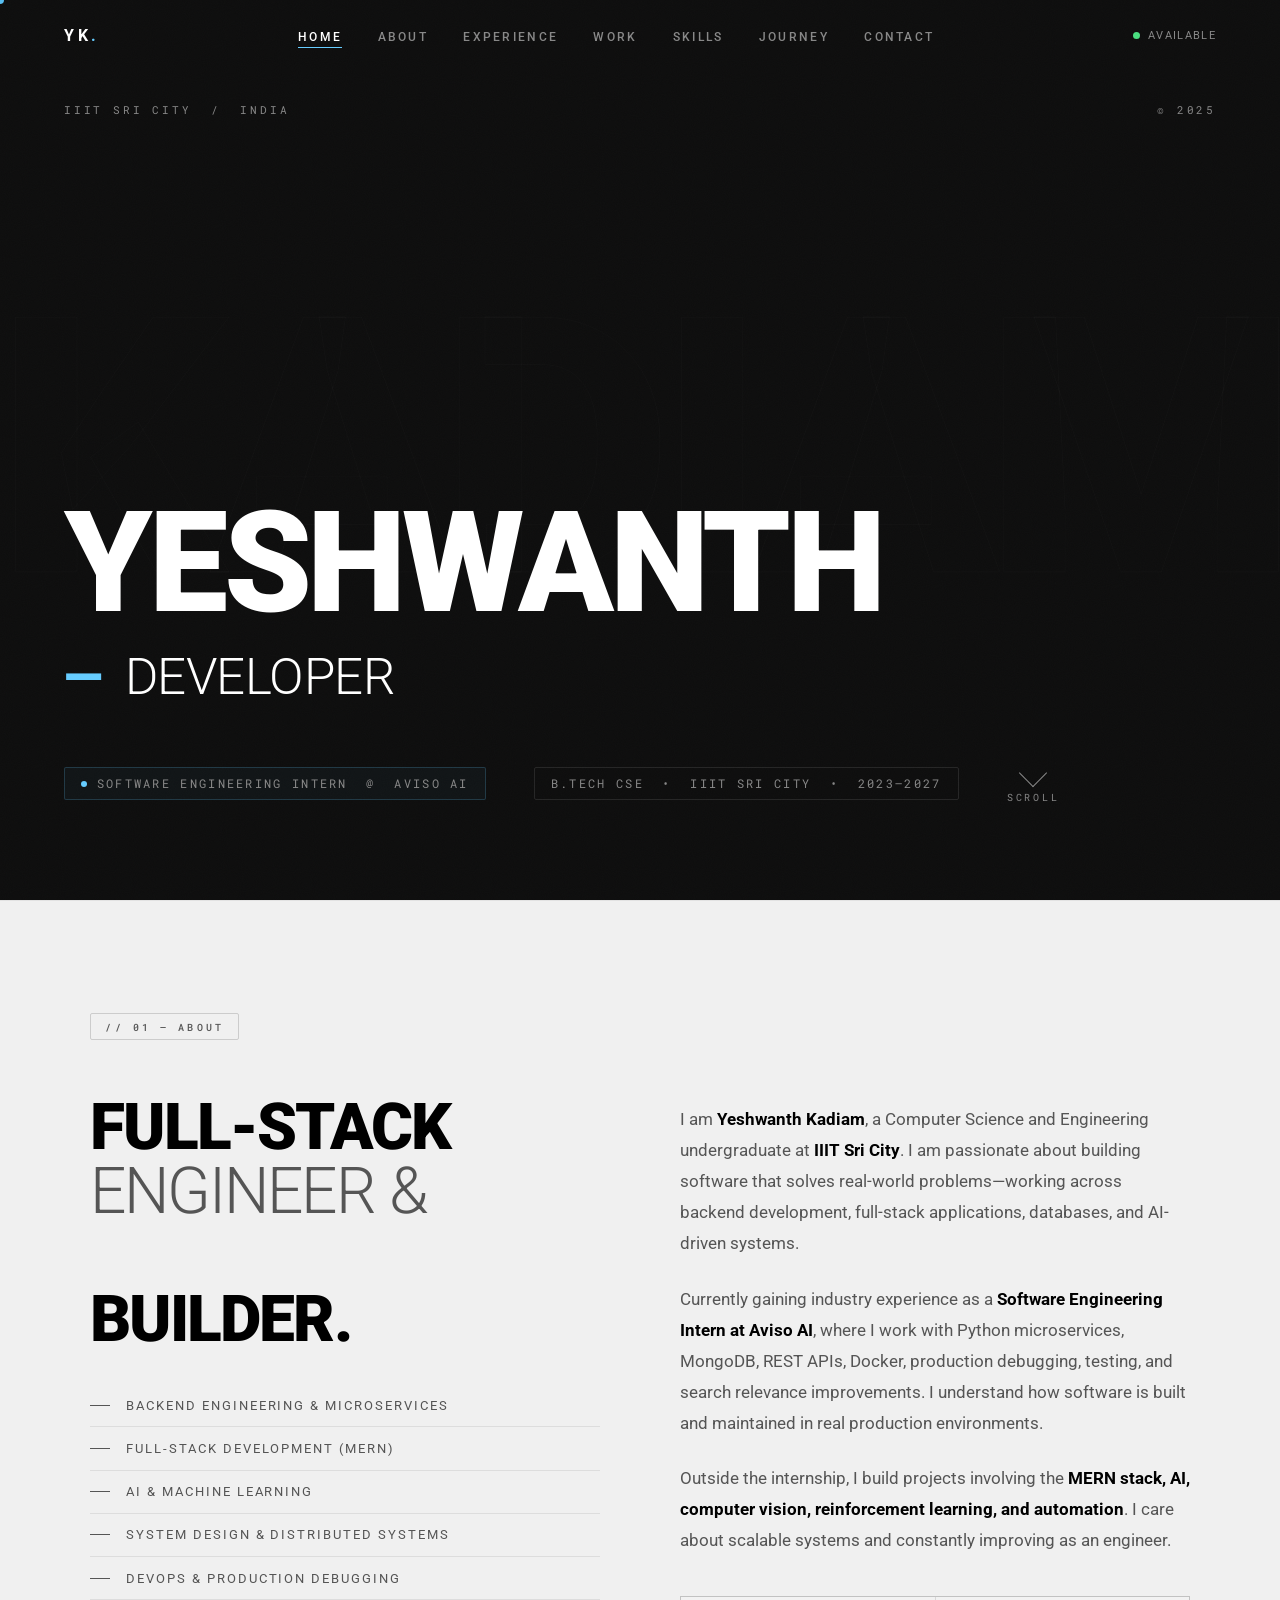
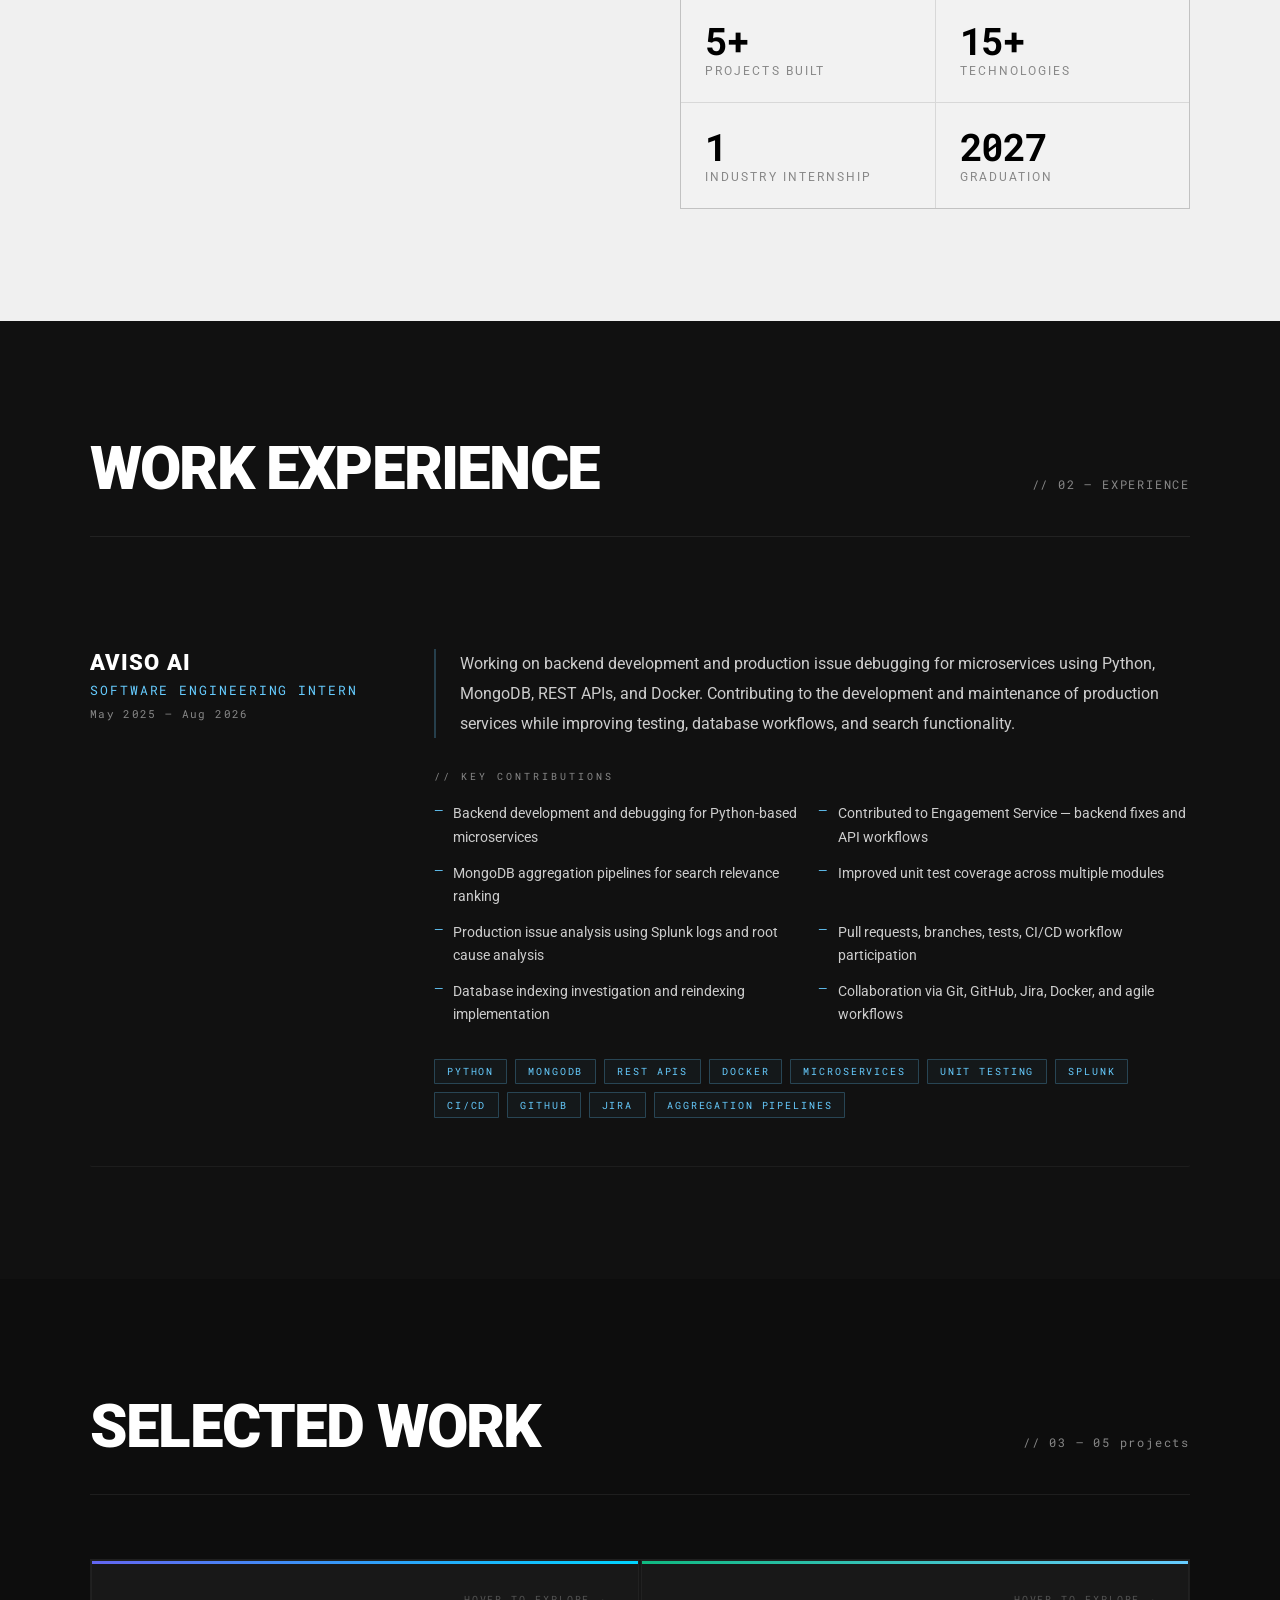
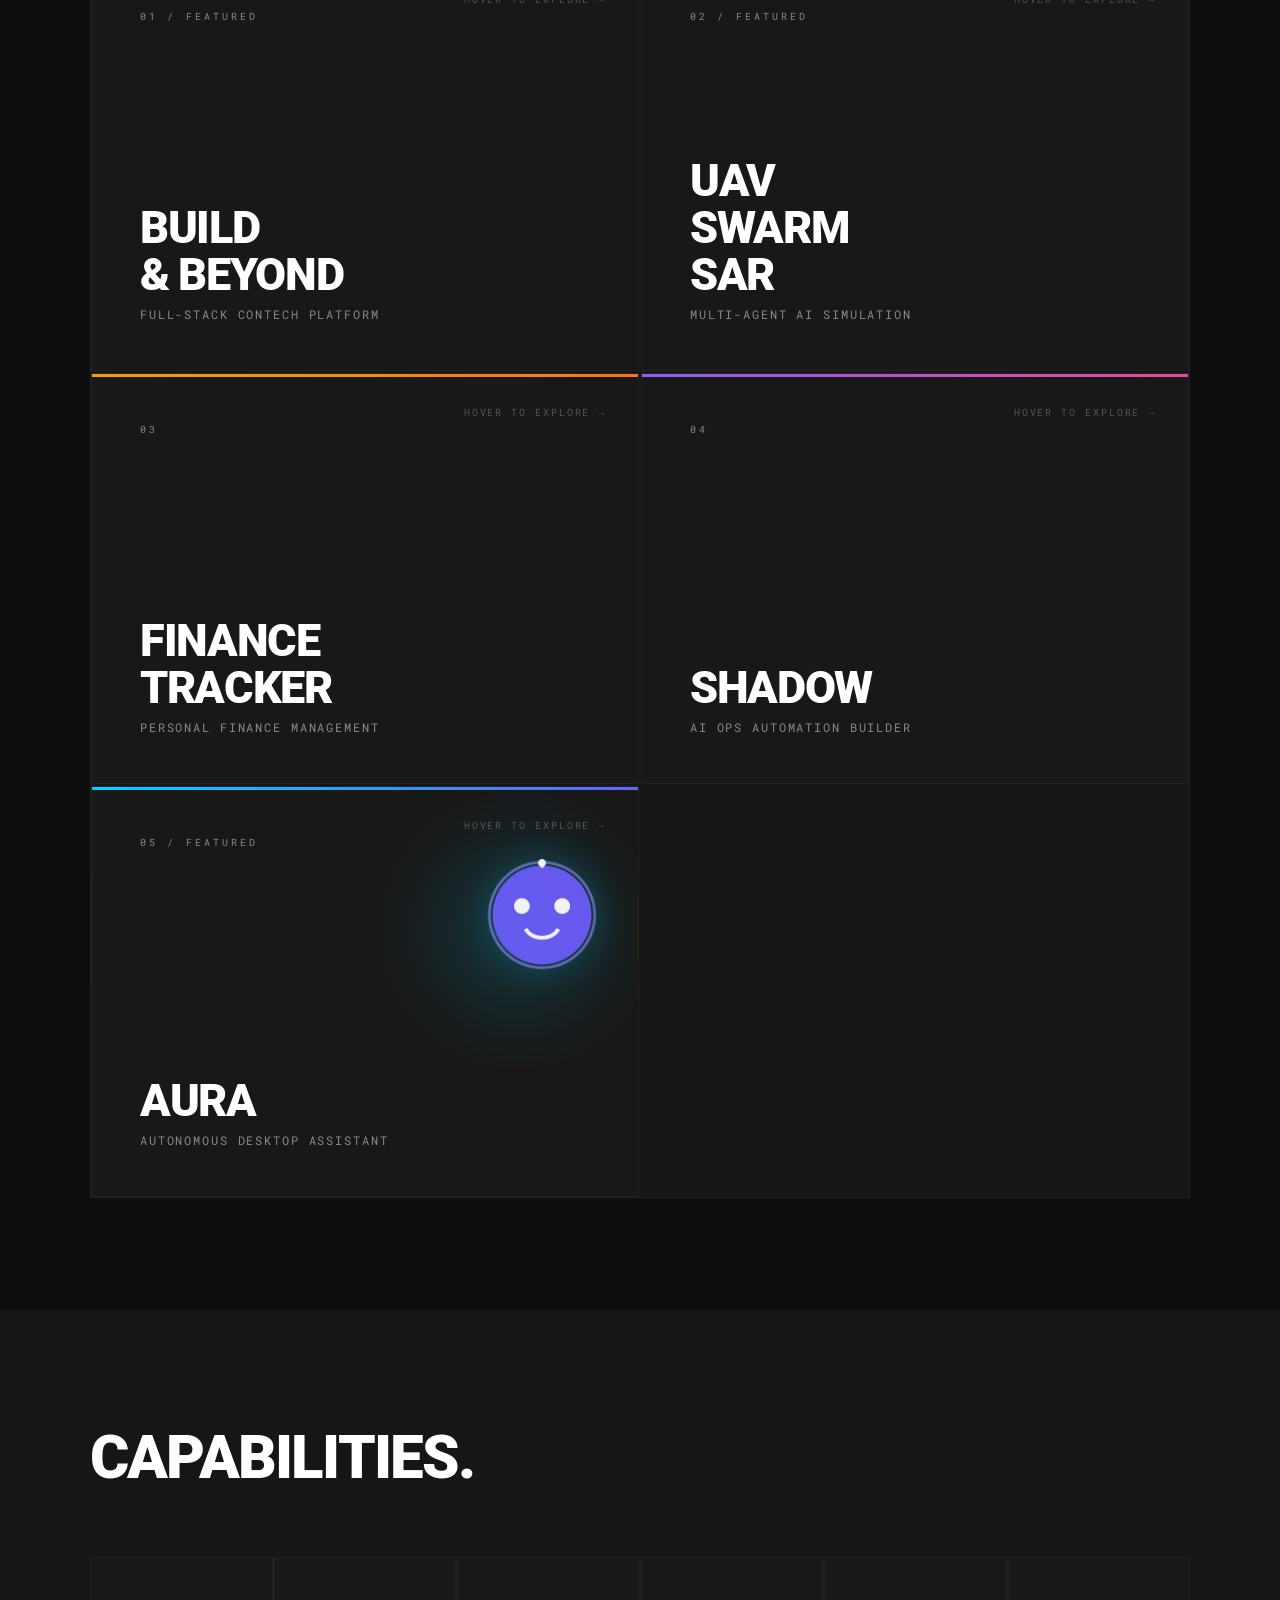
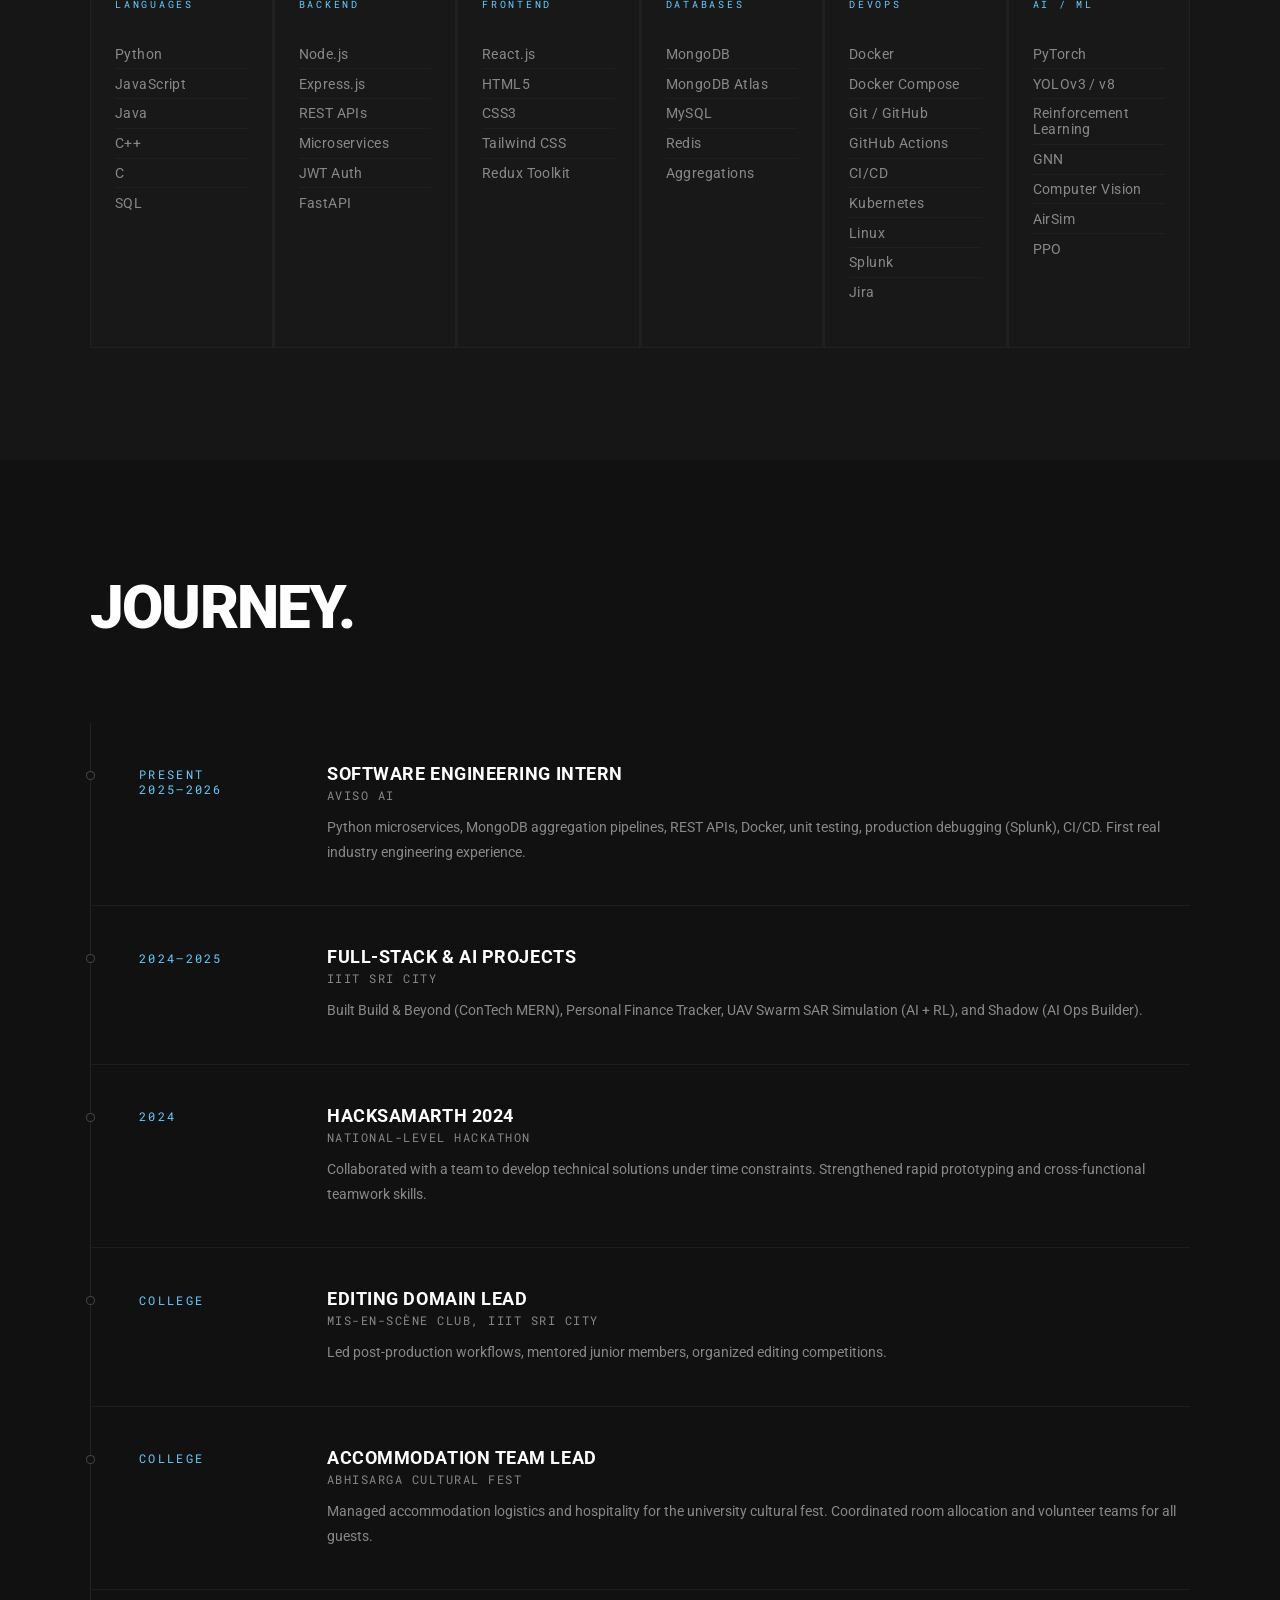
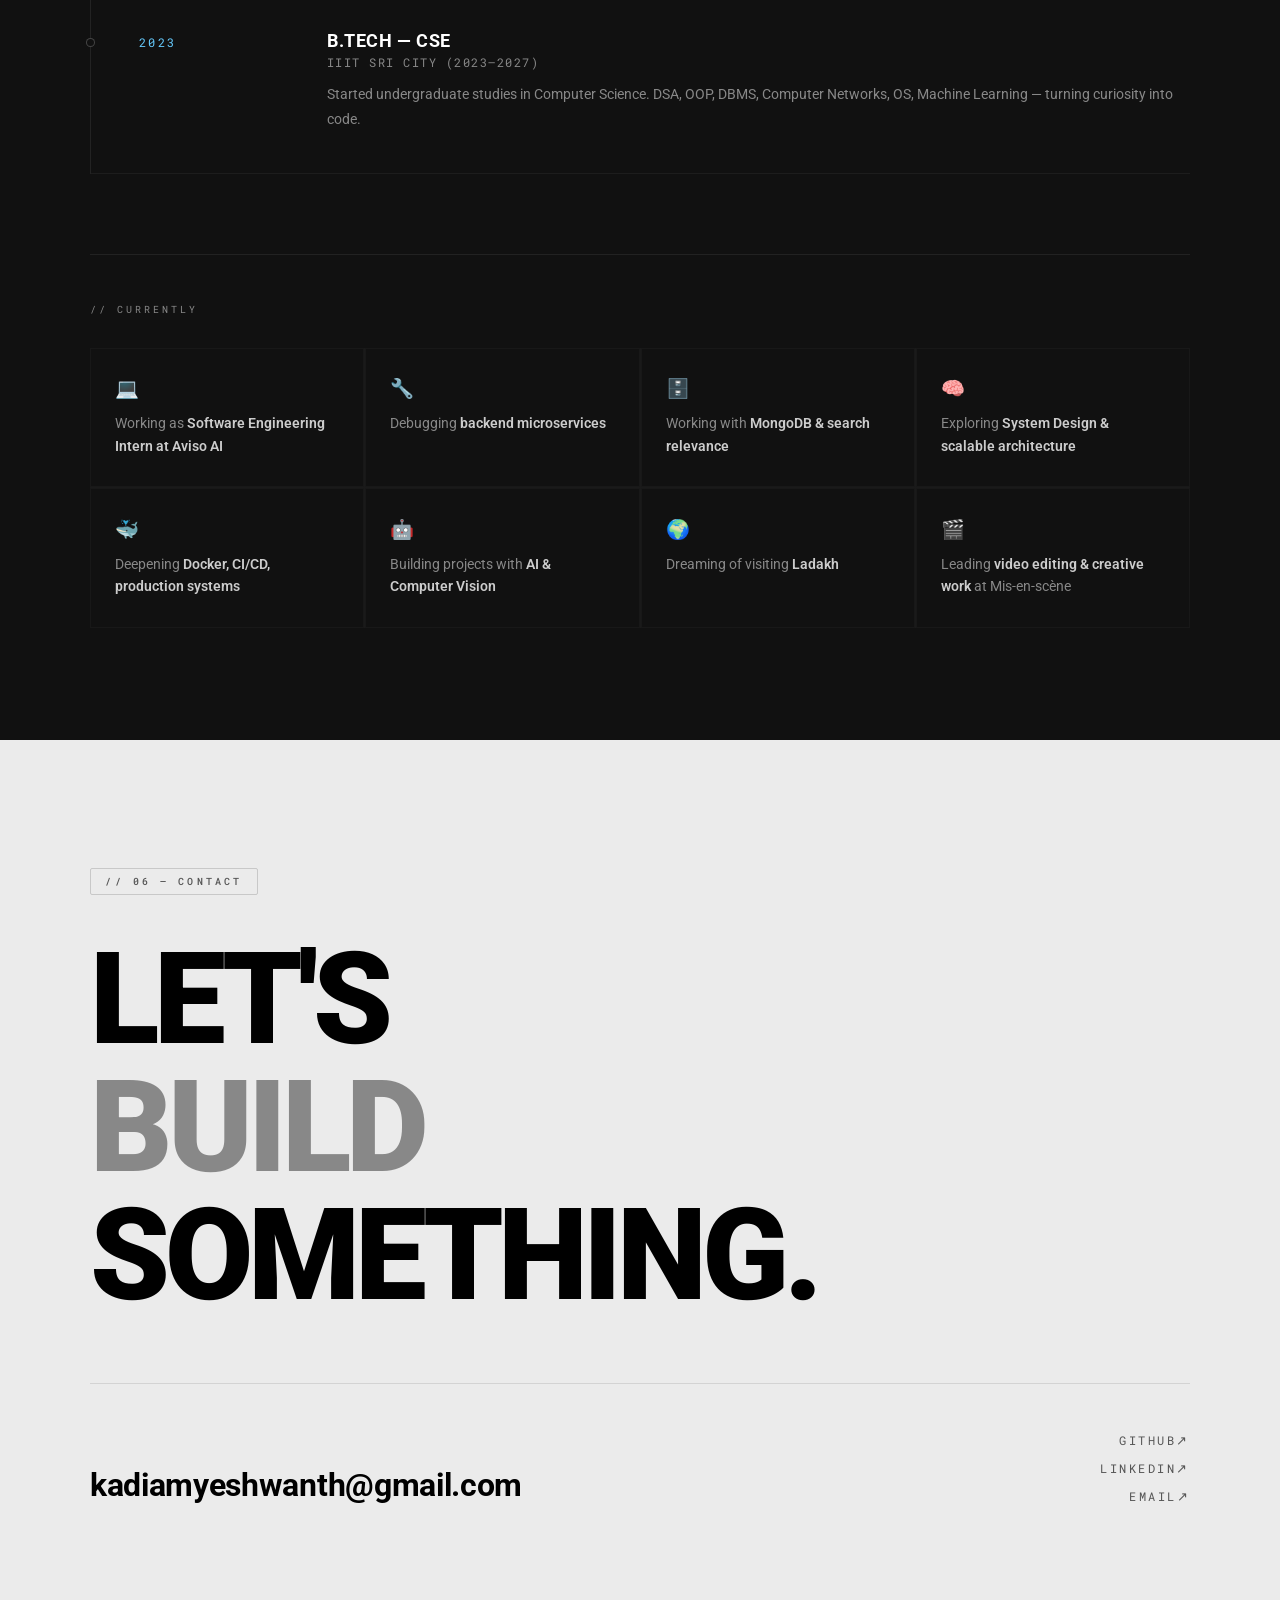
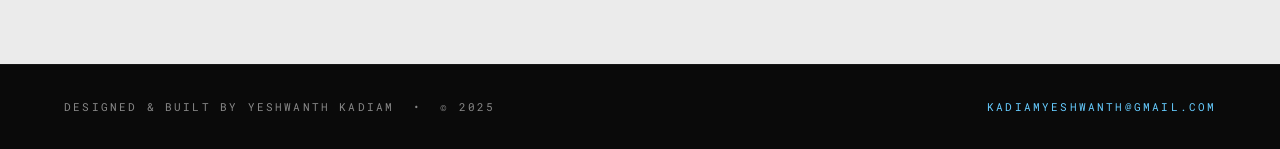
==== commit 459ea934: "Add AURA desktop assistant project" ====
--- a/index.html
+++ b/index.html
@@ -134,7 +134,7 @@
         </p>
         <div class="about-facts reveal reveal-delay-3">
           <div class="fact-item">
-            <div class="fact-num">4+</div>
+            <div class="fact-num">5+</div>
             <div class="fact-label">Projects Built</div>
           </div>
           <div class="fact-item">
@@ -214,7 +214,7 @@
   <div class="projects-inner">
     <div class="projects-header reveal">
       <h2 class="projects-heading">Selected Work</h2>
-      <span class="projects-count">// 03 &mdash; 04 projects</span>
+      <span class="projects-count">// 03 &mdash; 05 projects</span>
     </div>
 
     <div class="projects-grid">
@@ -360,6 +360,44 @@
                 <span class="flip-back-tag">State Mgmt</span>
               </div>
               <a href="https://github.com/kadiamyeshwanth" target="_blank" rel="noopener noreferrer" class="flip-back-link" id="proj-link-shadow">GitHub &rarr;</a>
+            </div>
+          </div>
+        </div>
+      </div>
+
+      <!-- Card 5: AURA -->
+      <div class="flip-card reveal">
+        <div class="flip-card-inner">
+          <div class="flip-front aura-project-front">
+            <div class="flip-front-accent-bar" style="background: linear-gradient(90deg,#00d4ff,#6366f1);"></div>
+            <div class="flip-front-num">05 / Featured</div>
+            <img class="project-mark" src="uploads/aura.png" alt="AURA assistant icon">
+            <span class="flip-front-hover-hint">Hover to explore &rarr;</span>
+            <div>
+              <div class="flip-front-title">AURA</div>
+              <div class="flip-front-tagline">Autonomous Desktop Assistant</div>
+            </div>
+          </div>
+          <div class="flip-back">
+            <div class="flip-back-header">
+              <div class="flip-back-num">05 / Featured</div>
+              <div class="flip-back-title">AURA</div>
+            </div>
+            <p class="flip-back-desc">A local-first Windows desktop assistant that turns voice or text into safe, privacy-conscious automation through an animated interface.</p>
+            <ul class="flip-back-features">
+              <li>Wake word, speech recognition, spoken replies, and animated avatar</li>
+              <li>Guarded Windows, file, browser, productivity, and Git actions</li>
+              <li>Local Ollama planning, note search, workflows, plugins, and HTTP API</li>
+            </ul>
+            <div class="flip-back-footer">
+              <div class="flip-back-tags">
+                <span class="flip-back-tag">Python</span>
+                <span class="flip-back-tag">PySide6</span>
+                <span class="flip-back-tag">Ollama</span>
+                <span class="flip-back-tag">Whisper</span>
+                <span class="flip-back-tag">Vosk</span>
+              </div>
+              <a href="https://github.com/kadiamyeshwanth/AURA-Autonomous-User-Response-Assistant-" target="_blank" rel="noopener noreferrer" class="flip-back-link" id="proj-link-aura">GitHub &rarr;</a>
             </div>
           </div>
         </div>
--- a/style.css
+++ b/style.css
@@ -743,6 +743,21 @@
   text-transform: uppercase;
   color: var(--gray-dim);
   font-family: var(--font-mono);
+}
+.project-mark {
+  position: absolute;
+  top: 4.5rem;
+  right: 2.5rem;
+  width: clamp(74px, 10vw, 112px);
+  height: auto;
+  object-fit: contain;
+  opacity: 0.94;
+  filter: drop-shadow(0 0 18px rgba(0, 212, 255, 0.28));
+}
+.aura-project-front {
+  background:
+    radial-gradient(circle at 78% 35%, rgba(0, 212, 255, 0.14), transparent 28%),
+    var(--dark-2);
 }
 
 .flip-back {
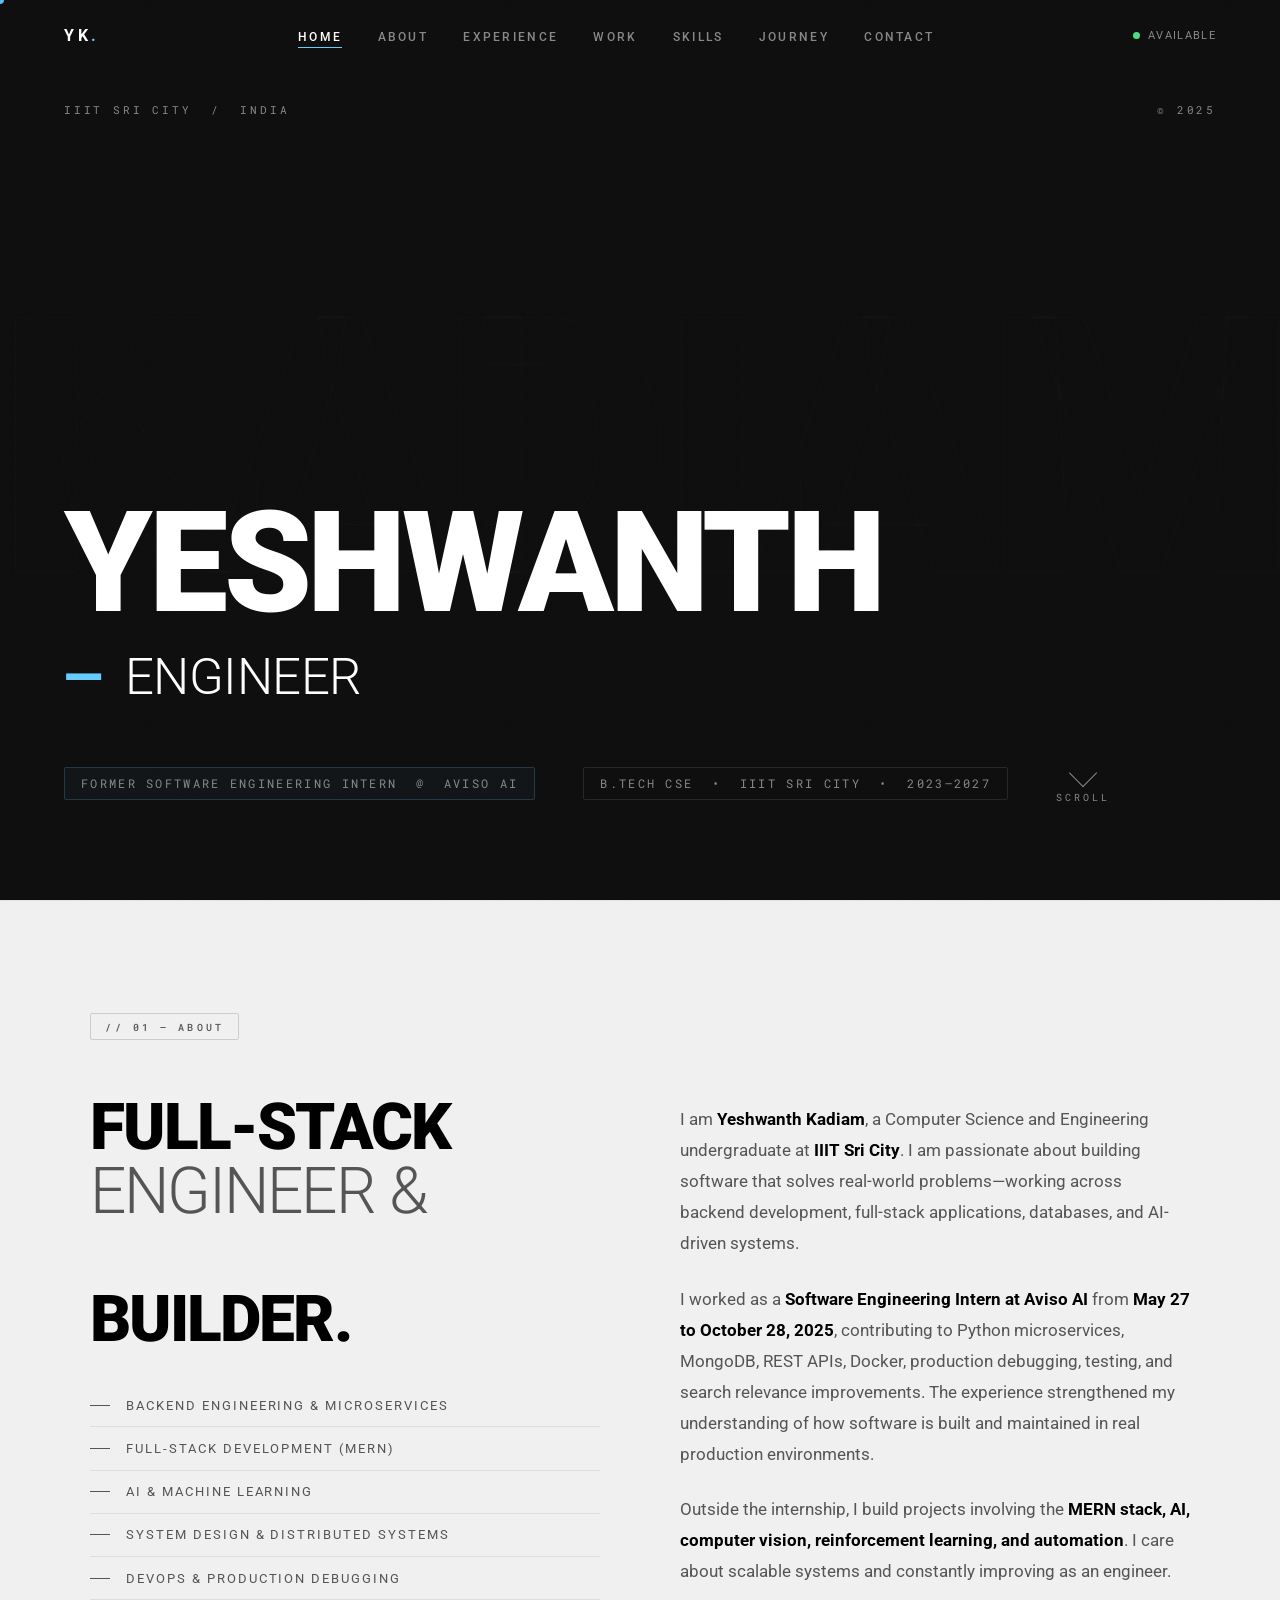
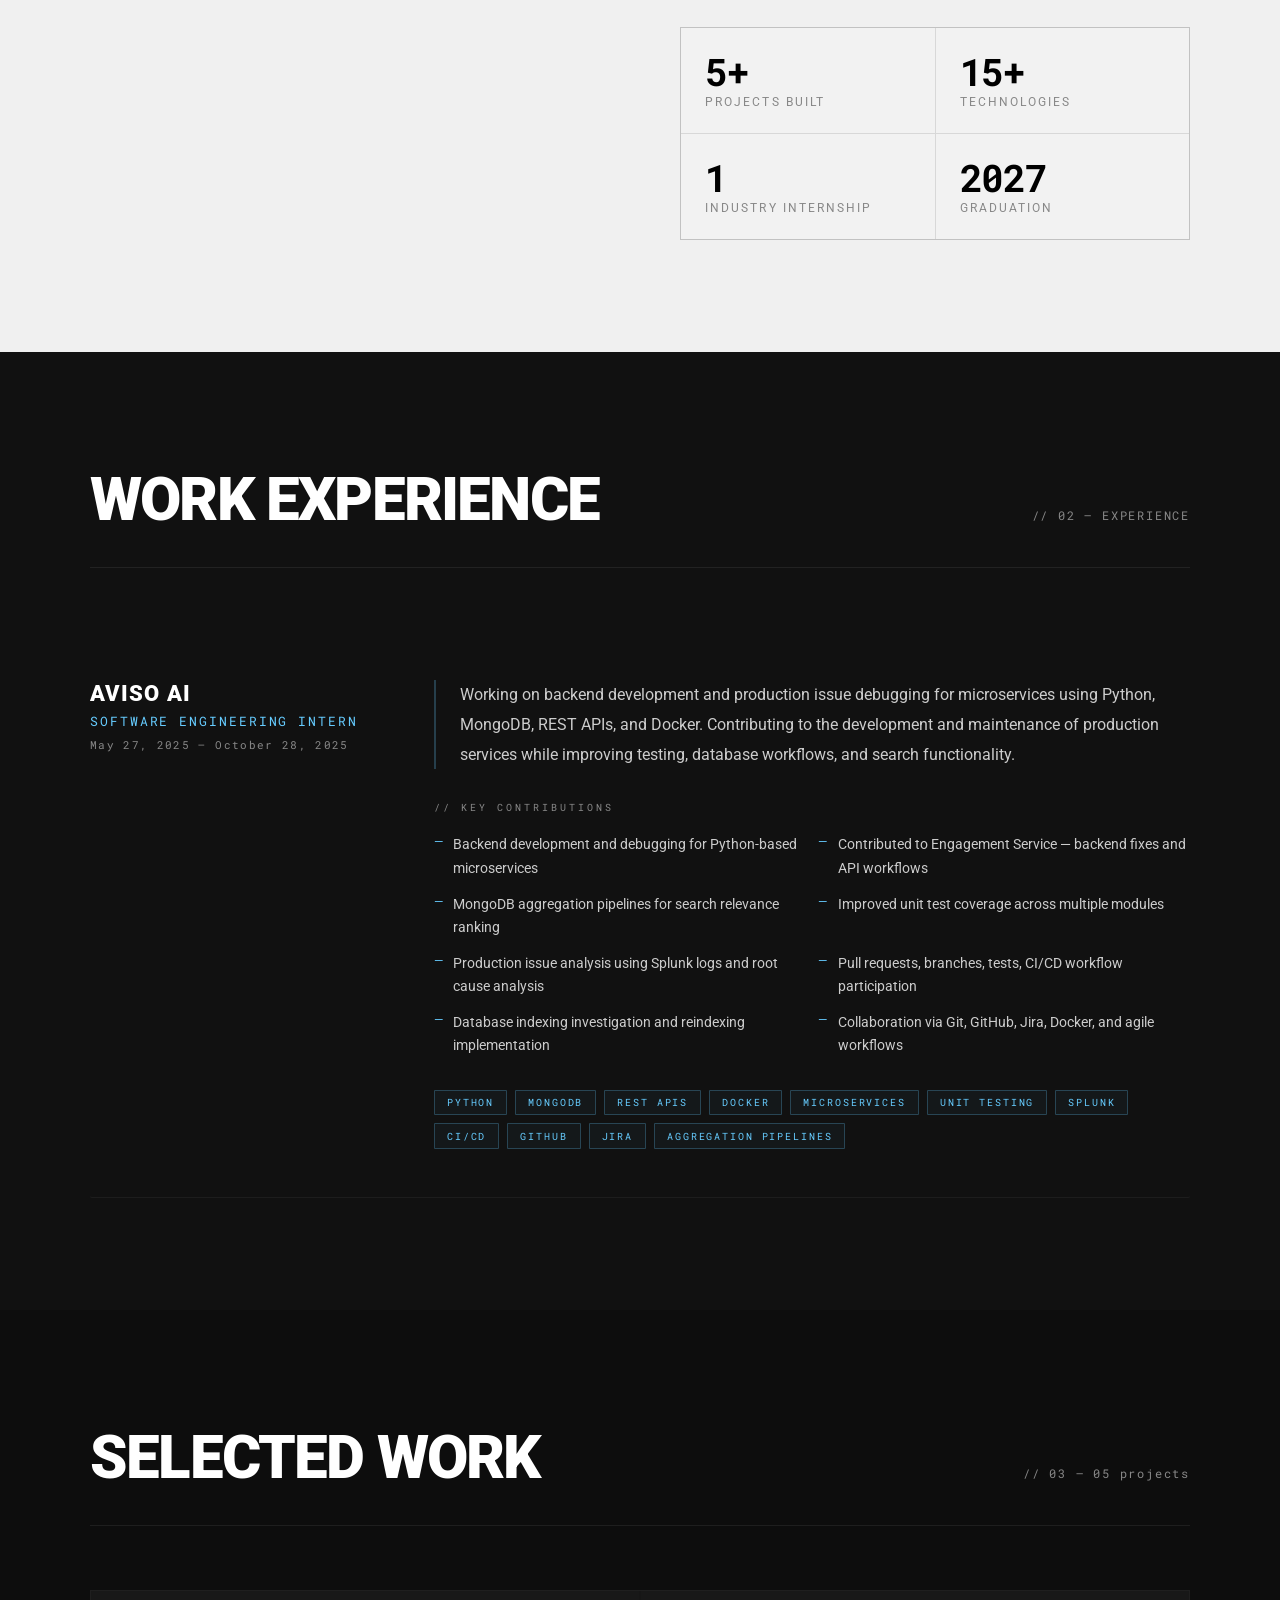
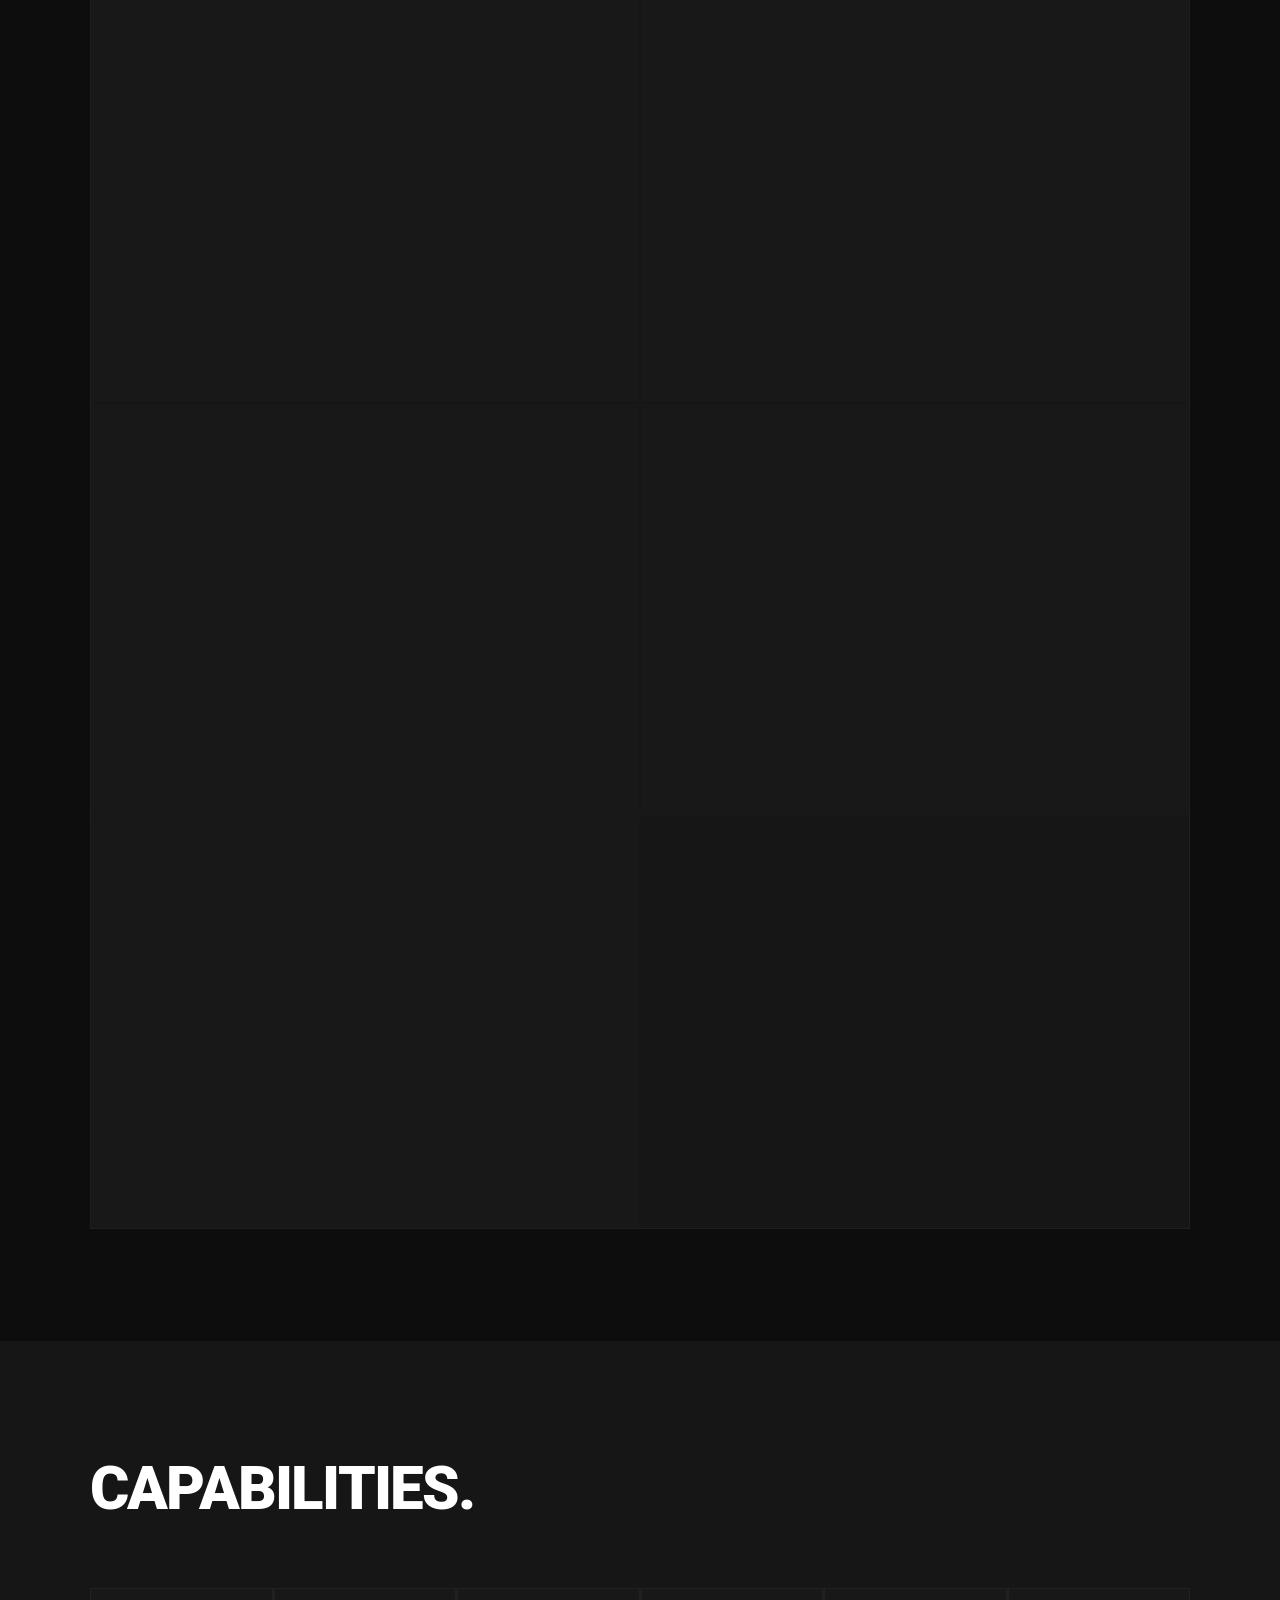
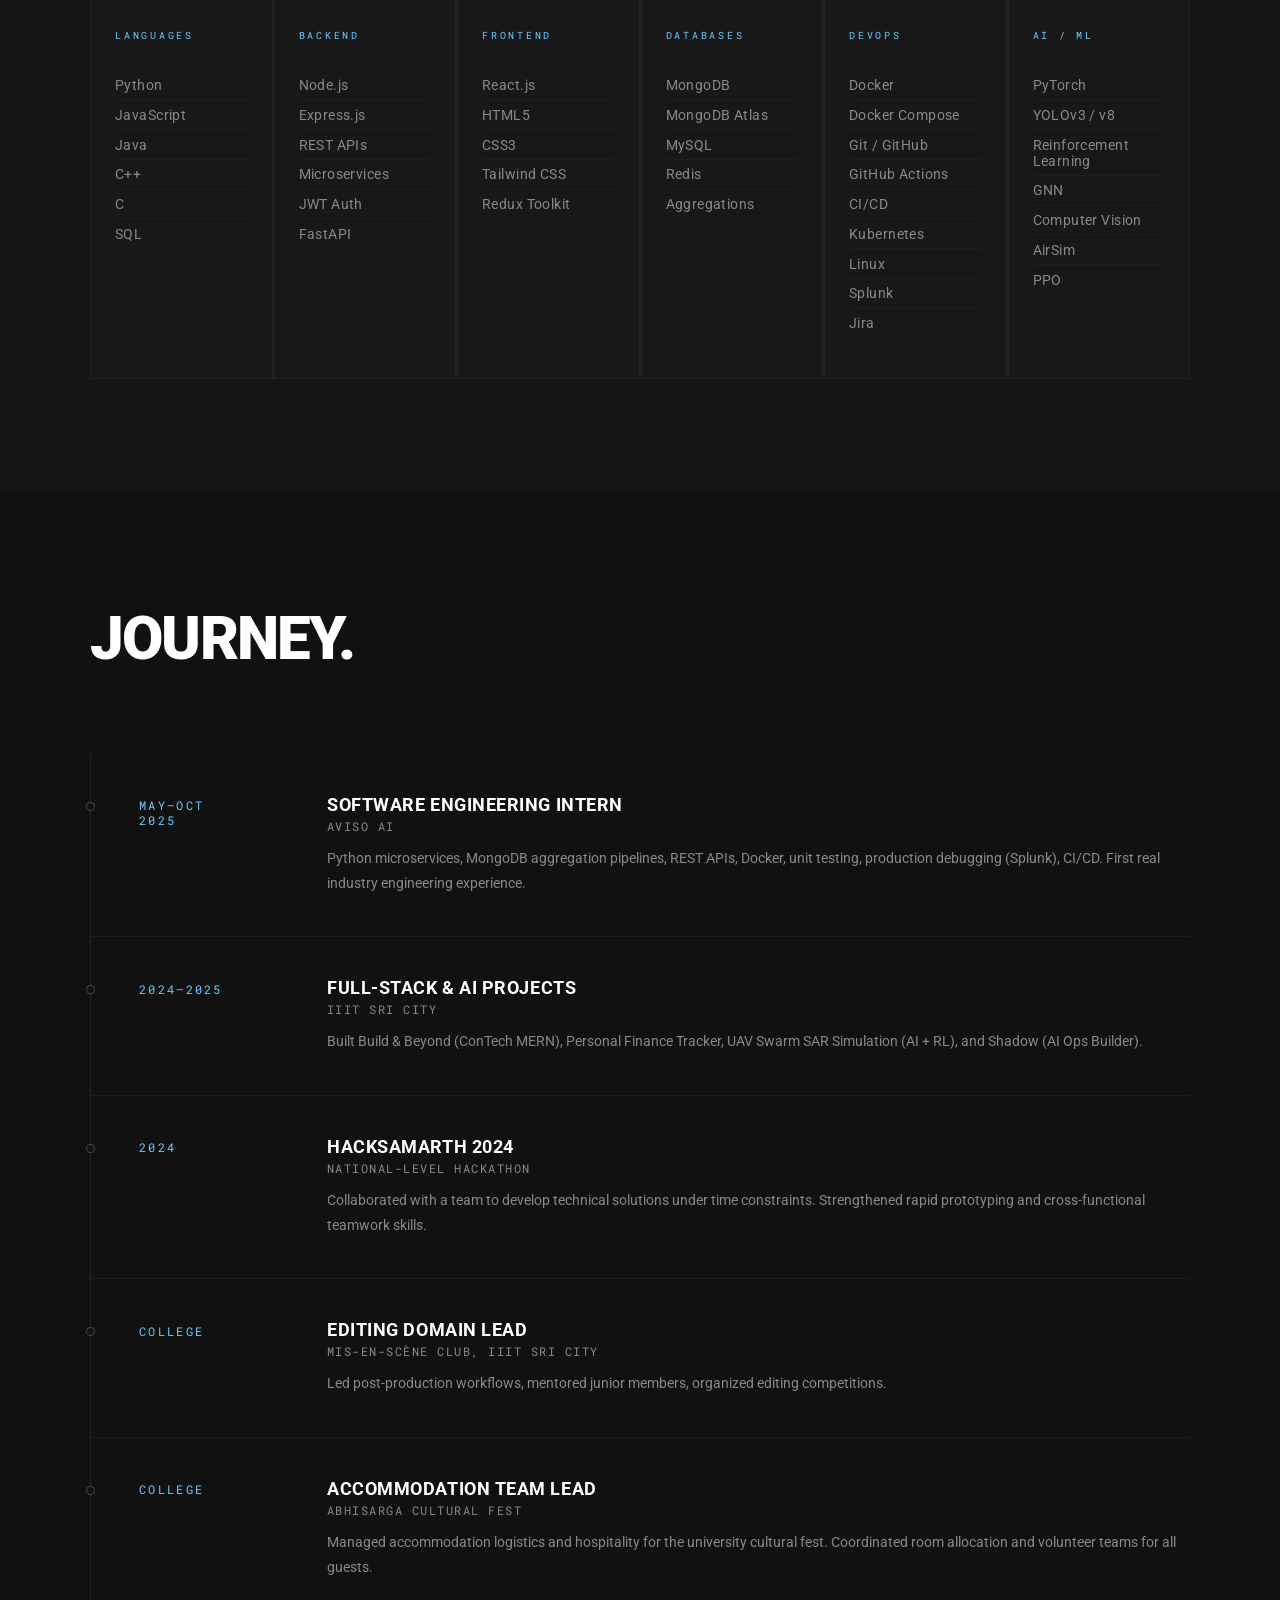
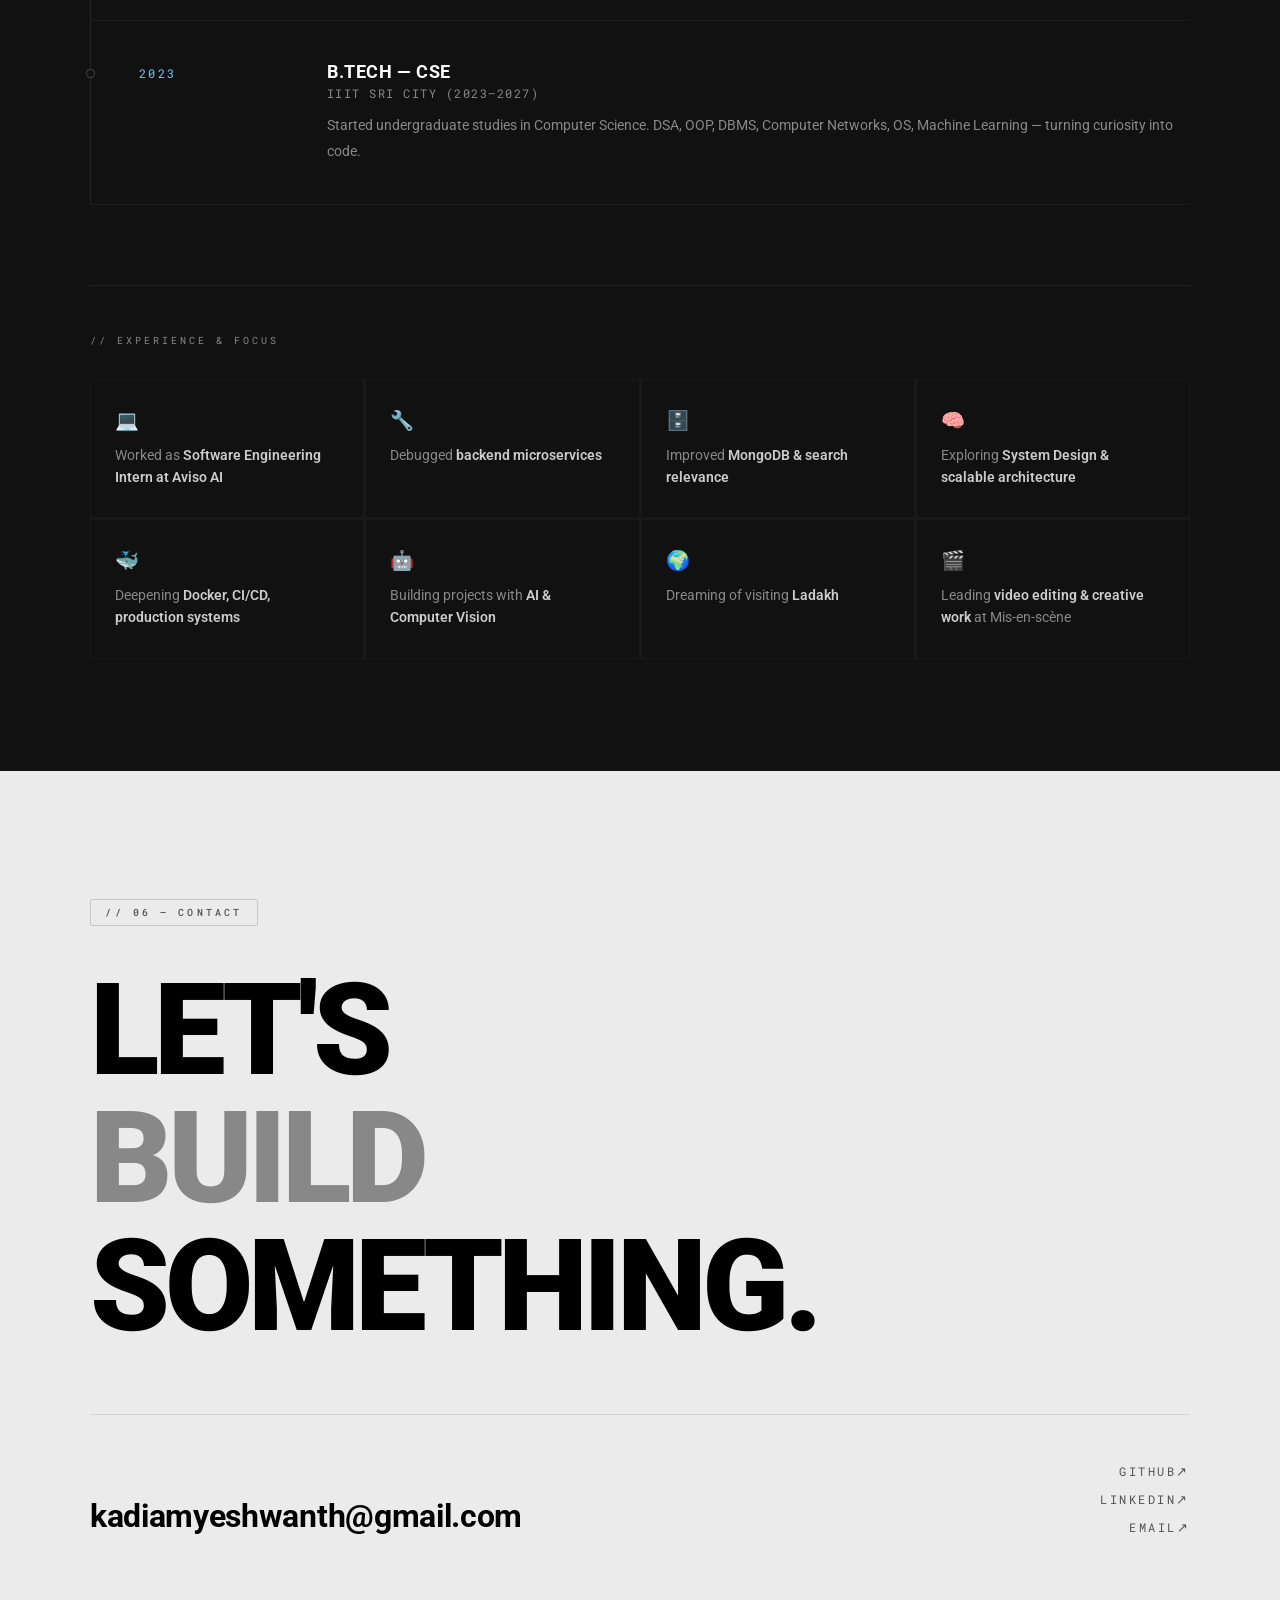
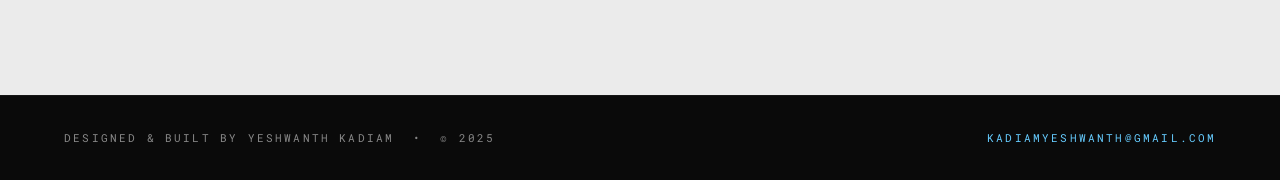
==== commit c1b4cd19: "Correct Aviso internship dates and status" ====
--- a/index.html
+++ b/index.html
@@ -4,7 +4,7 @@
 <meta charset="UTF-8">
 <meta name="viewport" content="width=device-width, initial-scale=1.0">
 <title>Yeshwanth Kadiam &mdash; Software Engineer</title>
-<meta name="description" content="Yeshwanth Kadiam &mdash; Software Engineering Intern at Aviso AI. Full-Stack Developer, Backend Engineer, AI Enthusiast. IIIT Sri City.">
+<meta name="description" content="Yeshwanth Kadiam &mdash; Former Software Engineering Intern at Aviso AI. Full-Stack Developer, Backend Engineer, AI Enthusiast. IIIT Sri City.">
 
 <link rel="preconnect" href="https://fonts.googleapis.com">
 <link rel="preconnect" href="https://fonts.gstatic.com" crossorigin>
@@ -80,8 +80,7 @@
 
   <div class="hero-meta">
     <div class="hero-intern-badge">
-      <div class="intern-live-dot"></div>
-      Software Engineering Intern &nbsp;@&nbsp; Aviso AI
+      Former Software Engineering Intern &nbsp;@&nbsp; Aviso AI
     </div>
     <div class="hero-intern-badge" style="border-color: rgba(255,255,255,0.1); background: transparent; color: var(--gray-mid);">
       B.Tech CSE &nbsp;&bull;&nbsp; IIIT Sri City &nbsp;&bull;&nbsp; 2023&ndash;2027
@@ -122,9 +121,9 @@
           databases, and AI-driven systems.
         </p>
         <p class="reveal reveal-delay-1">
-          Currently gaining industry experience as a <strong>Software Engineering Intern at Aviso AI</strong>,
-          where I work with Python microservices, MongoDB, REST APIs, Docker, production debugging,
-          testing, and search relevance improvements. I understand how software is built and maintained
+          I worked as a <strong>Software Engineering Intern at Aviso AI</strong> from <strong>May 27 to October 28, 2025</strong>,
+          contributing to Python microservices, MongoDB, REST APIs, Docker, production debugging,
+          testing, and search relevance improvements. The experience strengthened my understanding of how software is built and maintained
           in real production environments.
         </p>
         <p class="reveal reveal-delay-2">
@@ -169,7 +168,7 @@
       <div class="exp-left">
         <div class="exp-company-name">Aviso AI</div>
         <div class="exp-role-title">Software Engineering Intern</div>
-        <div class="exp-dates-tag">May 2025 &ndash; Aug 2026</div>
+        <div class="exp-dates-tag">May 27, 2025 &ndash; October 28, 2025</div>
       </div>
       <div class="exp-right">
         <p class="exp-description">
@@ -496,7 +495,7 @@
     <ul class="timeline-list">
 
       <li class="tl-item reveal">
-        <div class="tl-year">Present<br>2025&ndash;2026</div>
+        <div class="tl-year">May&ndash;Oct<br>2025</div>
         <div class="tl-content">
           <div class="tl-title">Software Engineering Intern</div>
           <div class="tl-org">Aviso AI</div>
@@ -550,21 +549,21 @@
       </li>
     </ul>
 
-    <!-- Currently -->
+    <!-- Experience and current focus -->
     <div class="currently-block reveal">
-      <div class="currently-label">// Currently</div>
+      <div class="currently-label">// Experience &amp; Focus</div>
       <div class="currently-list">
         <div class="c-item">
           <span class="c-emoji">&#x1F4BB;</span>
-          <p class="c-text">Working as <strong>Software Engineering Intern at Aviso AI</strong></p>
+          <p class="c-text">Worked as <strong>Software Engineering Intern at Aviso AI</strong></p>
         </div>
         <div class="c-item">
           <span class="c-emoji">&#x1F527;</span>
-          <p class="c-text">Debugging <strong>backend microservices</strong></p>
+          <p class="c-text">Debugged <strong>backend microservices</strong></p>
         </div>
         <div class="c-item">
           <span class="c-emoji">&#x1F5C4;&#xFE0F;</span>
-          <p class="c-text">Working with <strong>MongoDB &amp; search relevance</strong></p>
+          <p class="c-text">Improved <strong>MongoDB &amp; search relevance</strong></p>
         </div>
         <div class="c-item">
           <span class="c-emoji">&#x1F9E0;</span>
--- a/style.css
+++ b/style.css
@@ -370,13 +370,6 @@
   border-radius: 2px;
   background: rgba(102,204,255,0.04);
 }
-.intern-live-dot {
-  width: 6px; height: 6px;
-  border-radius: 50%;
-  background: var(--accent);
-  animation: pulse-status 2s infinite;
-}
-
 .hero-scroll-hint {
   display: flex;
   flex-direction: column;
@@ -1000,7 +993,7 @@
   color: var(--gray-mid);
 }
 
-/* Currently block */
+/* Experience and focus block */
 .currently-block {
   margin-top: 5rem;
   padding-top: 3rem;
@@ -1550,7 +1543,7 @@
   transition: color 0.2s, transform 0.25s;
 }
 
-/* Currently block — items appear staggered on hover */
+/* Experience and focus items appear staggered on hover */
 .currently-list .c-item {
   border: 1px solid rgba(255,255,255,0.03);
 }
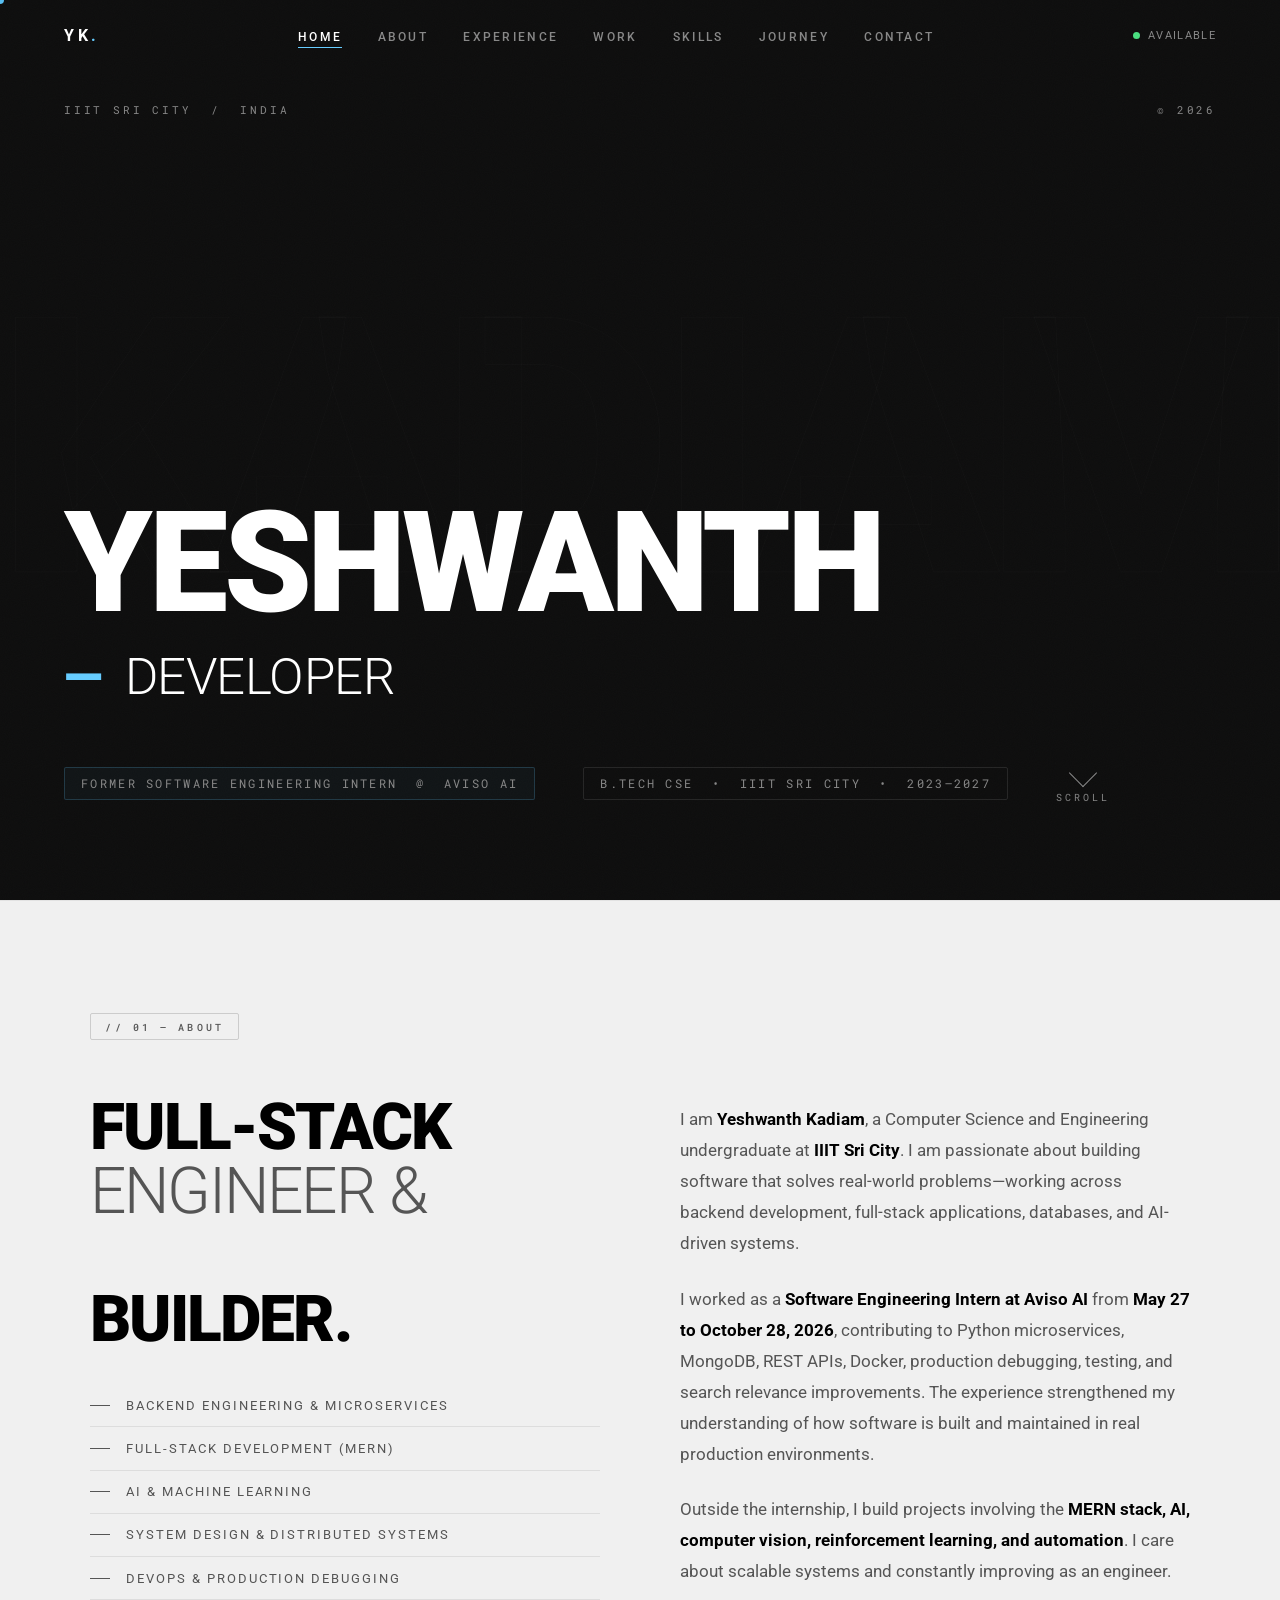
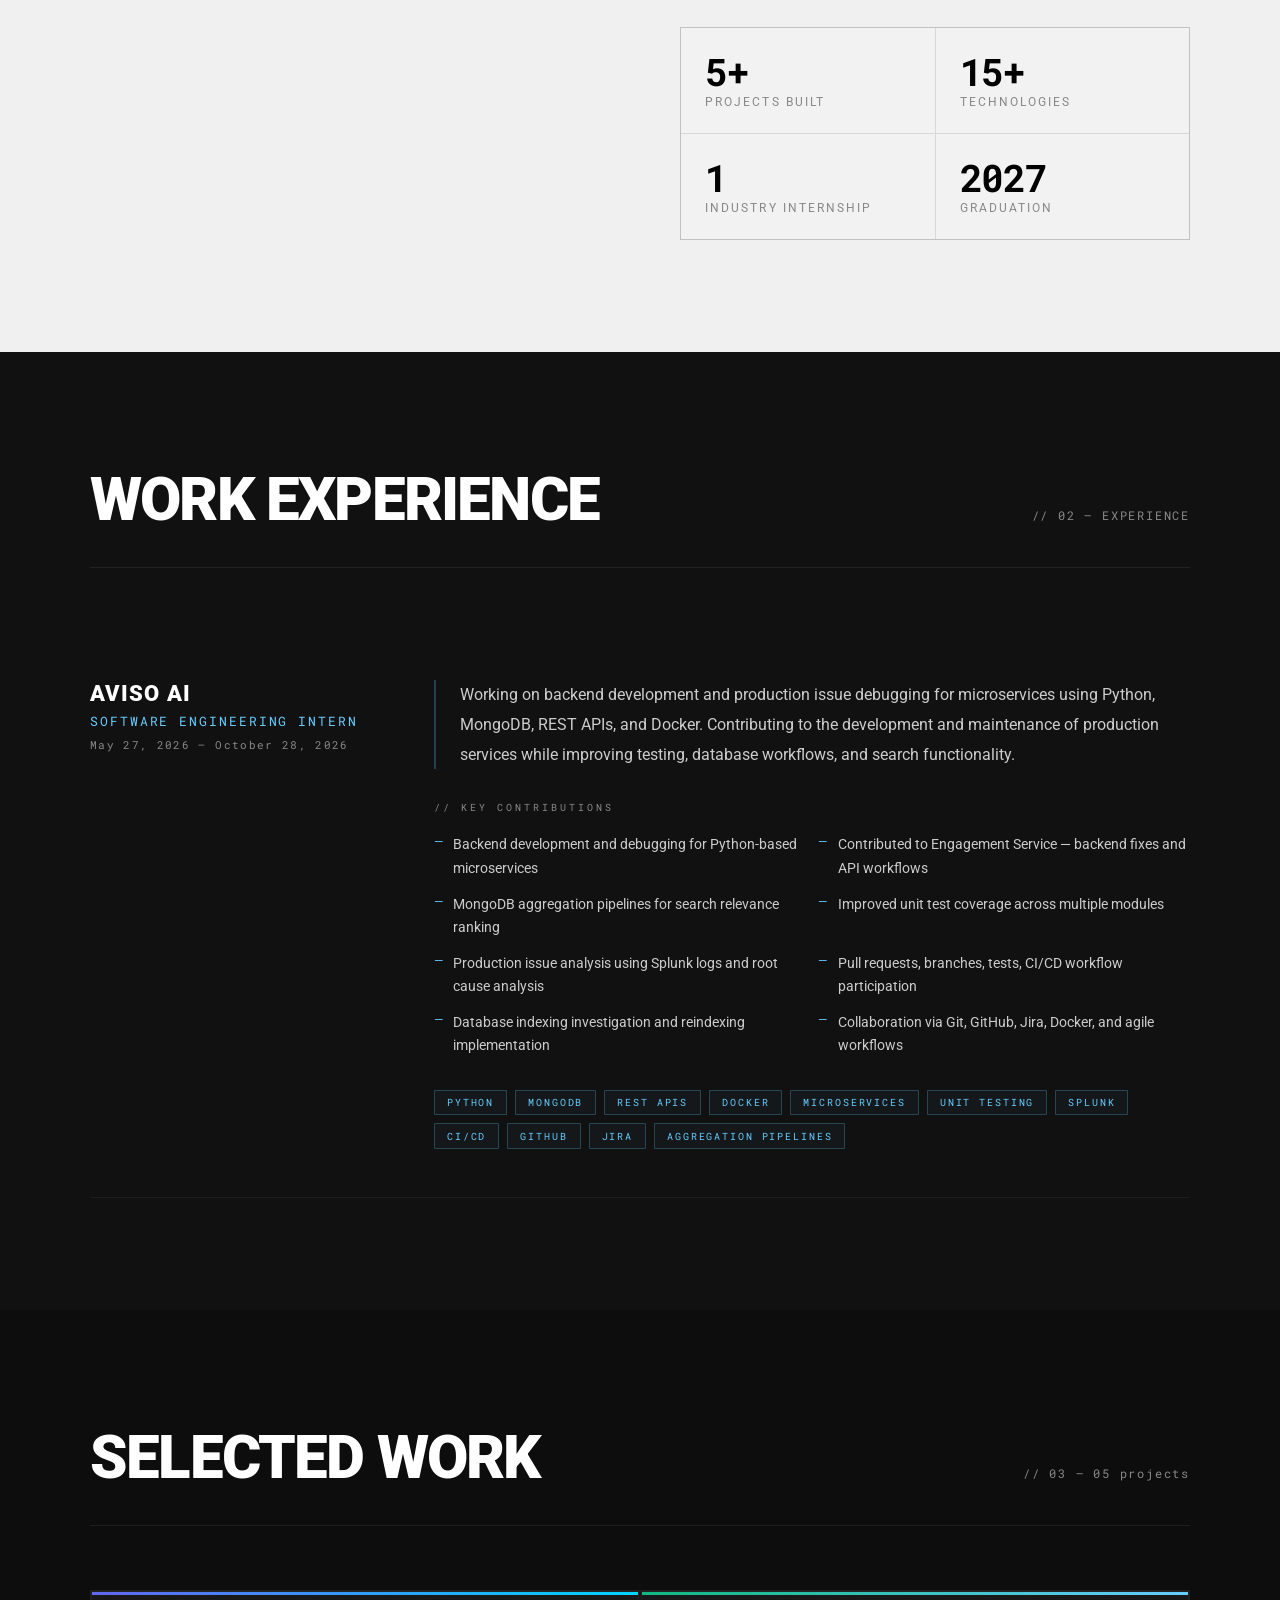
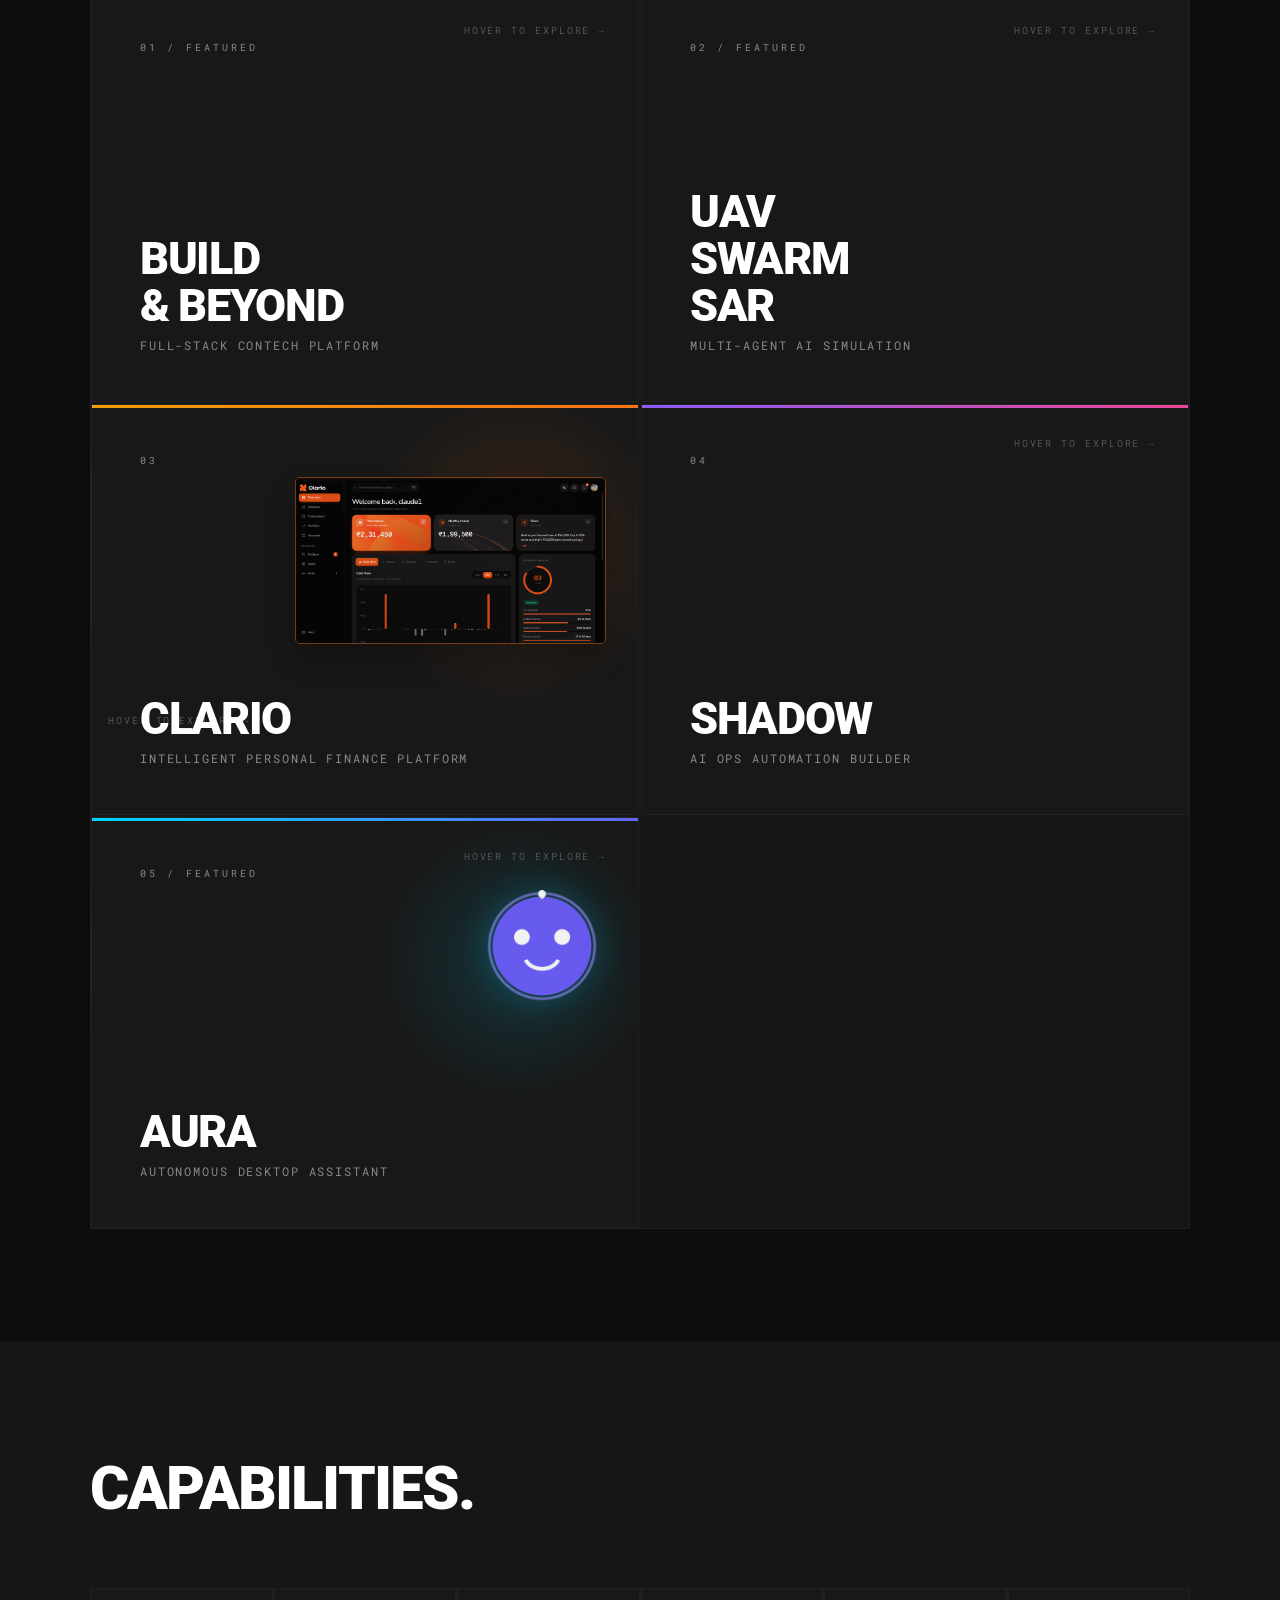
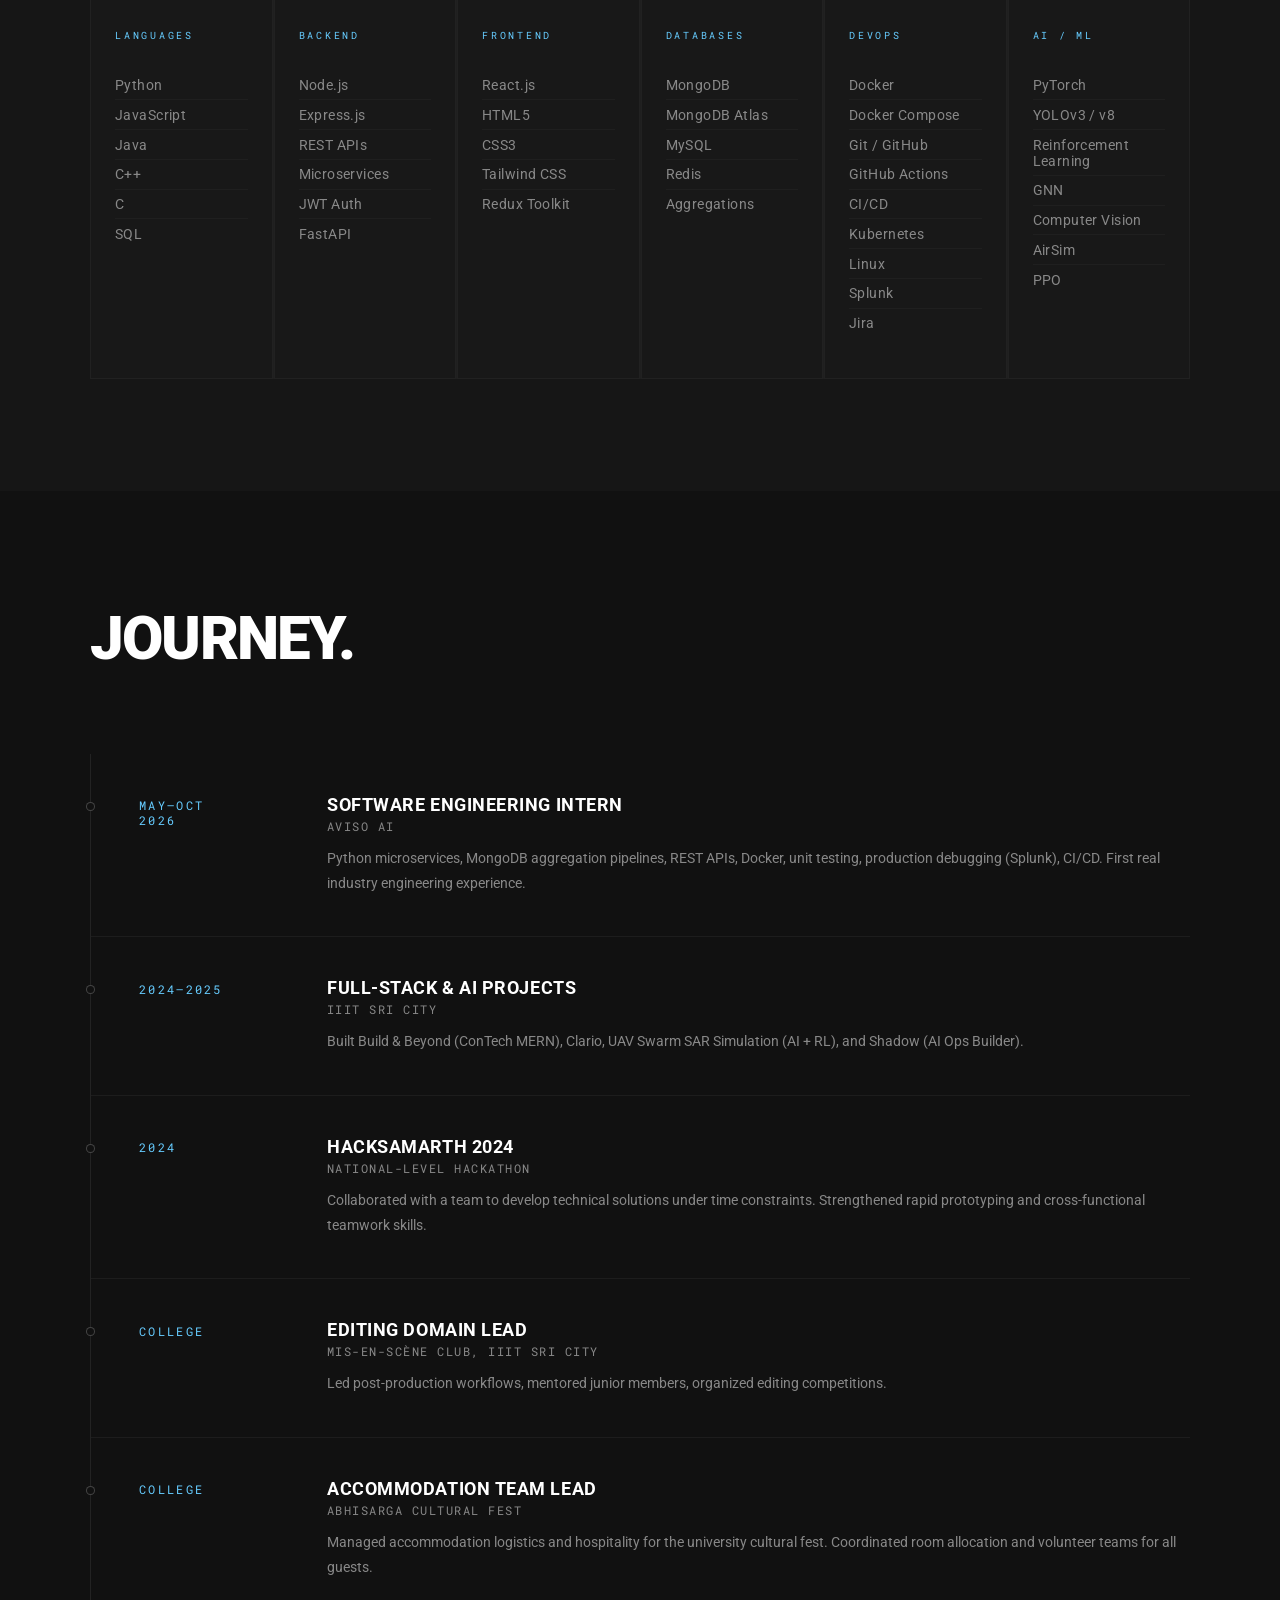
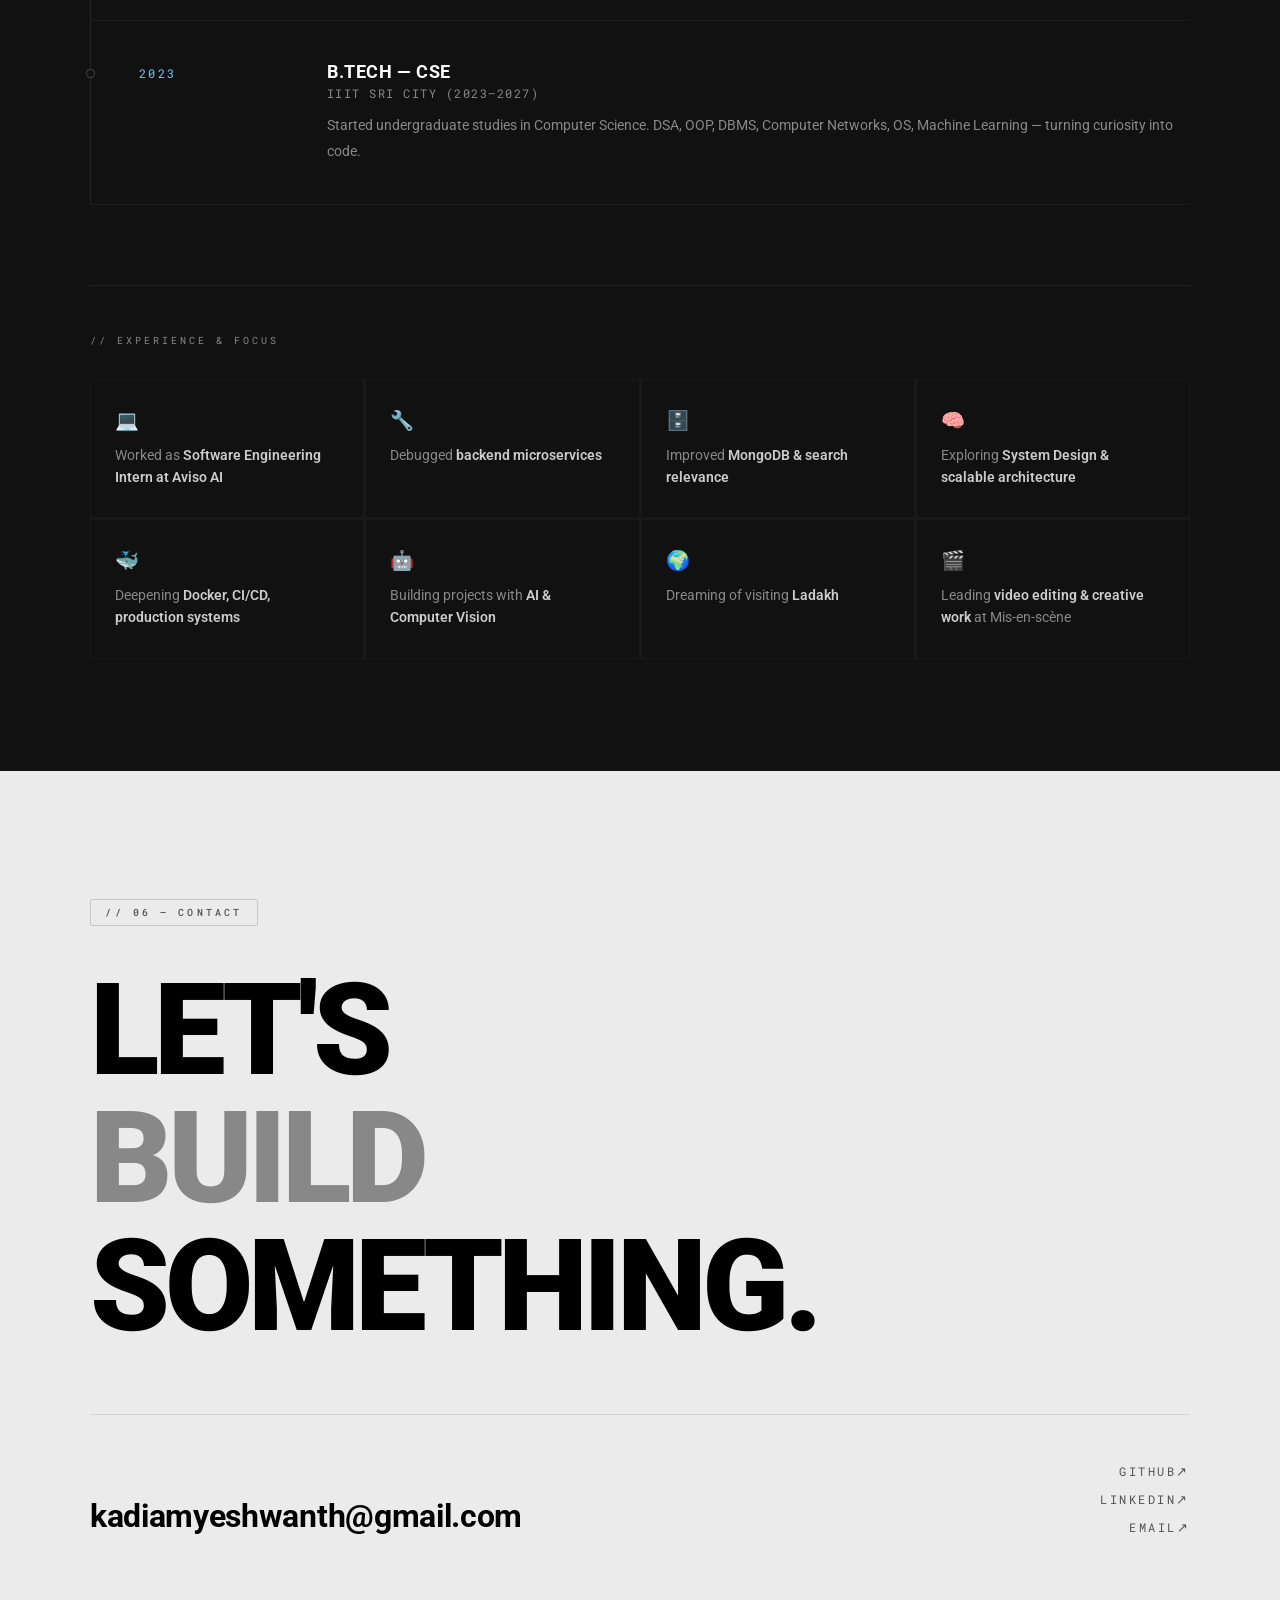
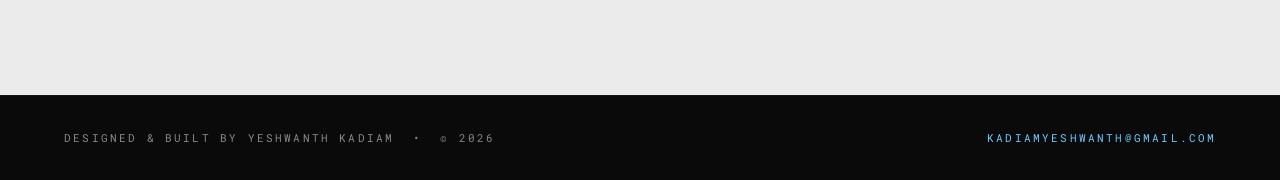
==== commit 3d26fc0d: "Refresh Clario project portfolio entry" ====
--- a/index.html
+++ b/index.html
@@ -63,7 +63,7 @@
 
   <div class="hero-top-bar">
     <span class="hero-location">IIIT Sri City &nbsp;/&nbsp; India</span>
-    <span class="hero-year">&copy; 2025</span>
+    <span class="hero-year">&copy; 2026</span>
   </div>
 
   <div class="hero-name" id="heroName" data-value="YESHWANTH">YESHWANTH</div>
@@ -121,7 +121,7 @@
           databases, and AI-driven systems.
         </p>
         <p class="reveal reveal-delay-1">
-          I worked as a <strong>Software Engineering Intern at Aviso AI</strong> from <strong>May 27 to October 28, 2025</strong>,
+          I worked as a <strong>Software Engineering Intern at Aviso AI</strong> from <strong>May 27 to October 28, 2026</strong>,
           contributing to Python microservices, MongoDB, REST APIs, Docker, production debugging,
           testing, and search relevance improvements. The experience strengthened my understanding of how software is built and maintained
           in real production environments.
@@ -168,7 +168,7 @@
       <div class="exp-left">
         <div class="exp-company-name">Aviso AI</div>
         <div class="exp-role-title">Software Engineering Intern</div>
-        <div class="exp-dates-tag">May 27, 2025 &ndash; October 28, 2025</div>
+        <div class="exp-dates-tag">May 27, 2026 &ndash; October 28, 2026</div>
       </div>
       <div class="exp-right">
         <p class="exp-description">
@@ -295,34 +295,39 @@
       <!-- Card 3: Finance Tracker -->
       <div class="flip-card reveal reveal-delay-2">
         <div class="flip-card-inner">
-          <div class="flip-front">
+          <div class="flip-front finance-project-front">
             <div class="flip-front-accent-bar" style="background: linear-gradient(90deg,#f59e0b,#f97316);"></div>
             <div class="flip-front-num">03</div>
+            <img class="project-preview" src="uploads/finance-tracker-dashboard.png" alt="Clario personal finance dashboard">
             <span class="flip-front-hover-hint">Hover to explore &rarr;</span>
             <div>
-              <div class="flip-front-title">Finance<br>Tracker</div>
-              <div class="flip-front-tagline">Personal Finance Management</div>
+              <div class="flip-front-title">Clario</div>
+              <div class="flip-front-tagline">Intelligent Personal Finance Platform</div>
             </div>
           </div>
           <div class="flip-back">
             <div class="flip-back-header">
               <div class="flip-back-num">03</div>
-              <div class="flip-back-title">Finance Tracker</div>
-            </div>
-            <p class="flip-back-desc">A personal finance management platform for tracking income, expenses, budgets, subscriptions, and financial goals with analytics dashboards.</p>
+              <div class="flip-back-title">Clario</div>
+            </div>
+            <p class="flip-back-desc">An India-focused full-stack finance platform that turns bank SMS, CSV statements, receipts, and manual entries into a clear financial picture.</p>
             <ul class="flip-back-features">
-              <li>Google OAuth 2.0 &amp; JWT authentication</li>
-              <li>Recurring automation via node-cron</li>
-              <li>Deployed on Vercel &amp; Railway</li>
+              <li>Android SMS companion, CSV import, receipt capture, and auto-categorisation</li>
+              <li>Budgets, goals, subscriptions, investments, family finance, and Finance Wrapped</li>
+              <li>Rule-based financial assistant, insights, alerts, recurring jobs, and secure auth</li>
             </ul>
             <div class="flip-back-footer">
               <div class="flip-back-tags">
                 <span class="flip-back-tag">React</span>
-                <span class="flip-back-tag">Node.js</span>
-                <span class="flip-back-tag">MongoDB Atlas</span>
-                <span class="flip-back-tag">OAuth</span>
+                <span class="flip-back-tag">Express</span>
+                <span class="flip-back-tag">MongoDB</span>
+                <span class="flip-back-tag">Kotlin</span>
+                <span class="flip-back-tag">Vite</span>
               </div>
-              <a href="https://github.com/kadiamyeshwanth" target="_blank" rel="noopener noreferrer" class="flip-back-link" id="proj-link-finance">GitHub &rarr;</a>
+              <div class="flip-back-links">
+                <a href="https://personal-finance-tracker-jet-delta.vercel.app" target="_blank" rel="noopener noreferrer" class="flip-back-link" id="proj-link-finance-demo">Live demo &rarr;</a>
+                <a href="https://github.com/kadiamyeshwanth/Clario" target="_blank" rel="noopener noreferrer" class="flip-back-link" id="proj-link-finance">GitHub &rarr;</a>
+              </div>
             </div>
           </div>
         </div>
@@ -495,7 +500,7 @@
     <ul class="timeline-list">
 
       <li class="tl-item reveal">
-        <div class="tl-year">May&ndash;Oct<br>2025</div>
+        <div class="tl-year">May&ndash;Oct<br>2026</div>
         <div class="tl-content">
           <div class="tl-title">Software Engineering Intern</div>
           <div class="tl-org">Aviso AI</div>
@@ -508,7 +513,7 @@
         <div class="tl-content">
           <div class="tl-title">Full-Stack &amp; AI Projects</div>
           <div class="tl-org">IIIT Sri City</div>
-          <p class="tl-desc">Built Build &amp; Beyond (ConTech MERN), Personal Finance Tracker, UAV Swarm SAR Simulation (AI + RL), and Shadow (AI Ops Builder).</p>
+          <p class="tl-desc">Built Build &amp; Beyond (ConTech MERN), Clario, UAV Swarm SAR Simulation (AI + RL), and Shadow (AI Ops Builder).</p>
         </div>
       </li>
 
@@ -619,7 +624,7 @@
      FOOTER
 =============================== -->
 <footer>
-  <p>Designed &amp; built by Yeshwanth Kadiam &nbsp;&bull;&nbsp; &copy; 2025</p>
+  <p>Designed &amp; built by Yeshwanth Kadiam &nbsp;&bull;&nbsp; &copy; 2026</p>
   <a href="mailto:kadiamyeshwanth@gmail.com" class="magnetic">kadiamyeshwanth@gmail.com</a>
 </footer>
 
--- a/style.css
+++ b/style.css
@@ -747,6 +747,28 @@
   opacity: 0.94;
   filter: drop-shadow(0 0 18px rgba(0, 212, 255, 0.28));
 }
+.project-preview {
+  position: absolute;
+  top: 4.5rem;
+  right: 2rem;
+  width: 57%;
+  height: auto;
+  border: 1px solid rgba(249, 115, 22, 0.45);
+  border-radius: 5px;
+  box-shadow: 0 14px 30px rgba(0, 0, 0, 0.3);
+  opacity: 0.9;
+}
+.finance-project-front {
+  background:
+    radial-gradient(circle at 78% 35%, rgba(249, 115, 22, 0.16), transparent 32%),
+    var(--dark-2);
+}
+.finance-project-front .flip-front-num,
+.finance-project-front .flip-front-hover-hint,
+.finance-project-front > div:last-child {
+  position: relative;
+  z-index: 1;
+}
 .aura-project-front {
   background:
     radial-gradient(circle at 78% 35%, rgba(0, 212, 255, 0.14), transparent 28%),
@@ -836,6 +858,12 @@
   margin-left: 1rem;
 }
 .flip-back-link:hover { color: var(--accent); }
+.flip-back-links {
+  display: flex;
+  align-items: center;
+  flex-shrink: 0;
+}
+.flip-back-links .flip-back-link { margin-left: 0.8rem; }
 
 /* =====================================================
    SKILLS — DARK SECTION (full-width columns)
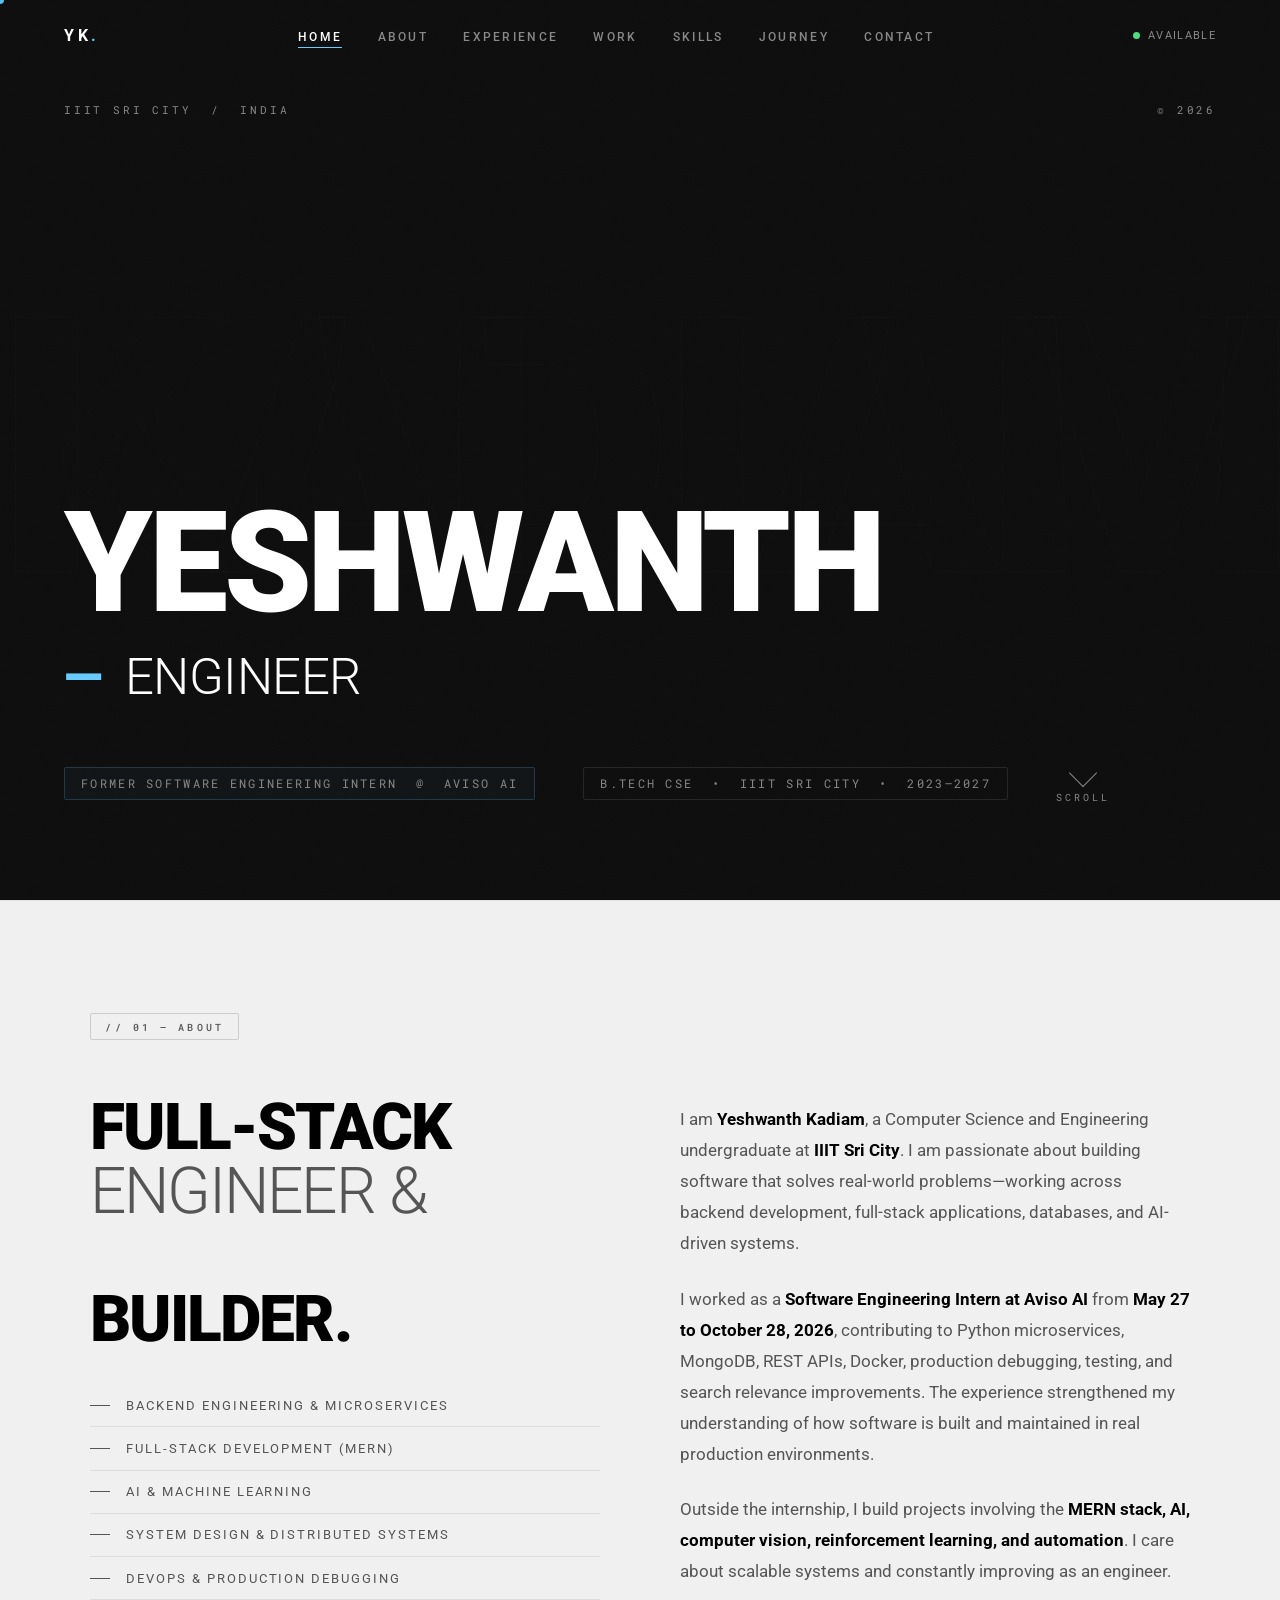
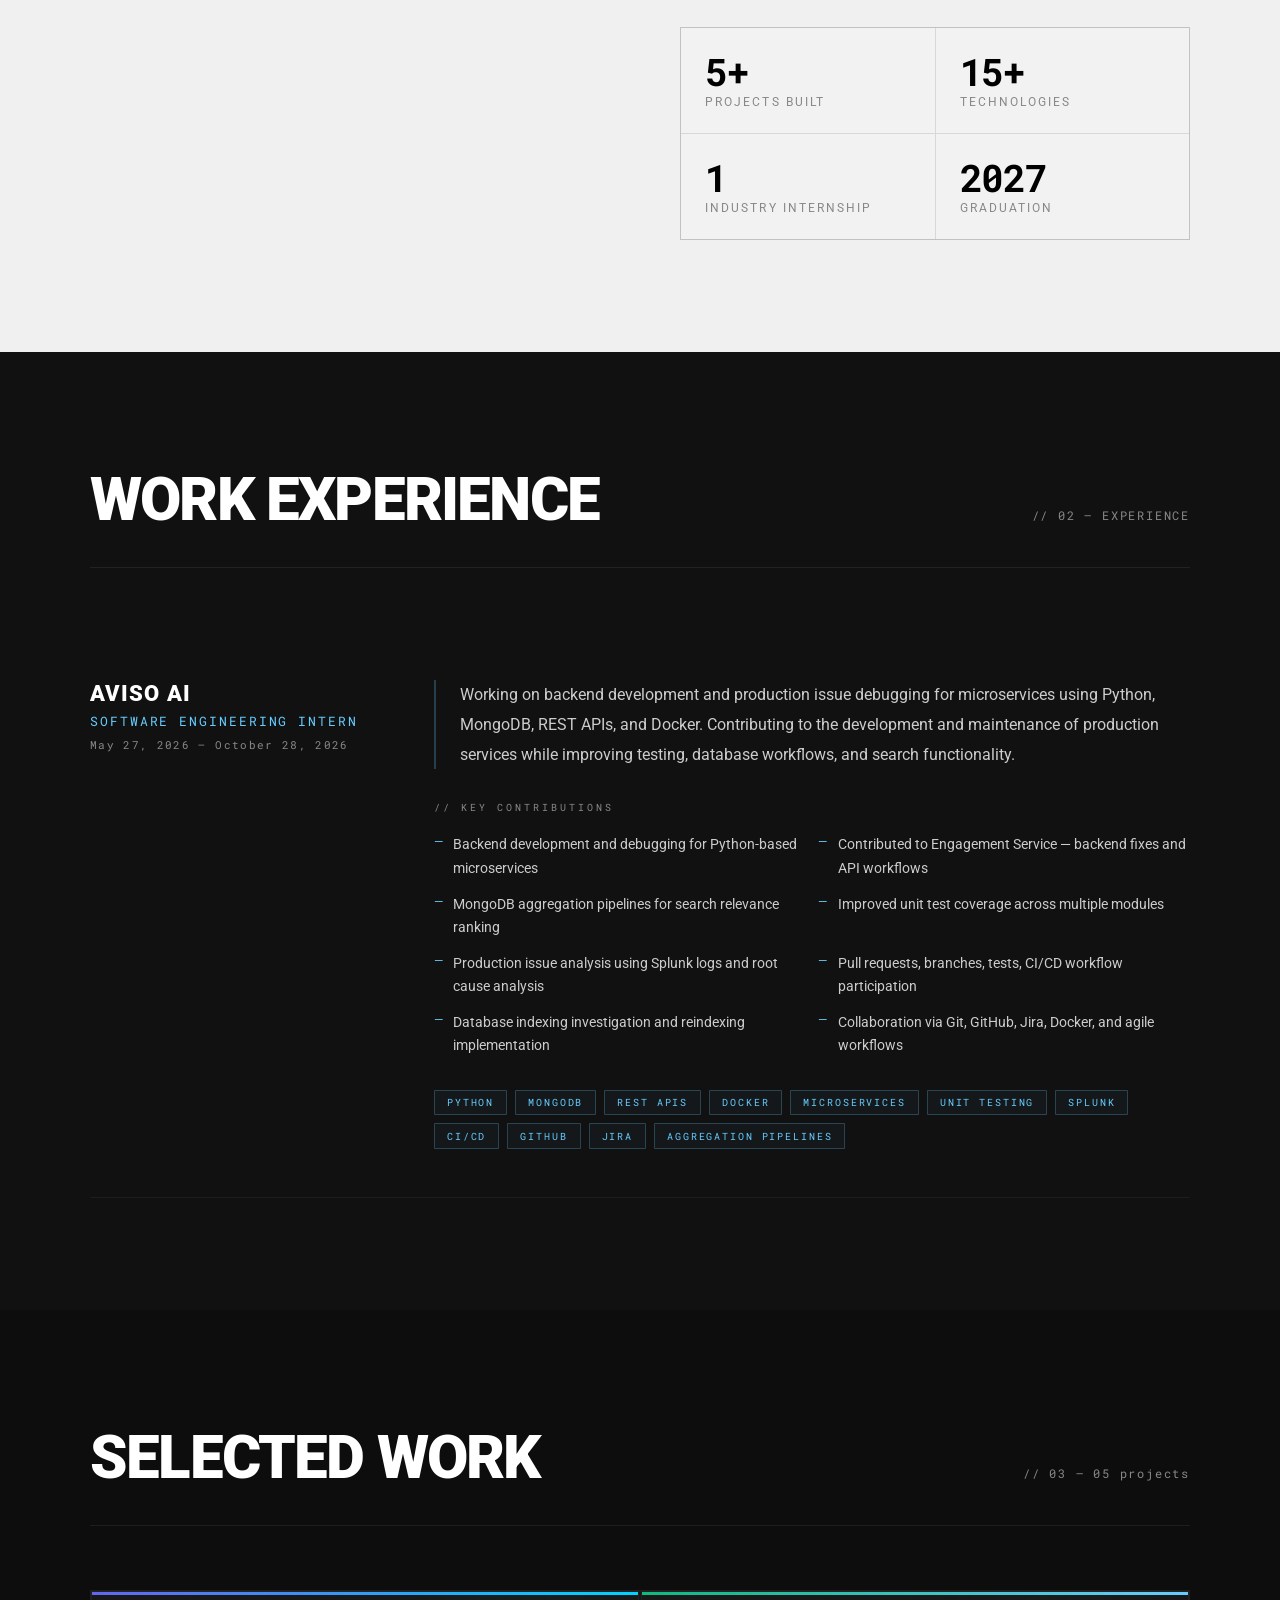
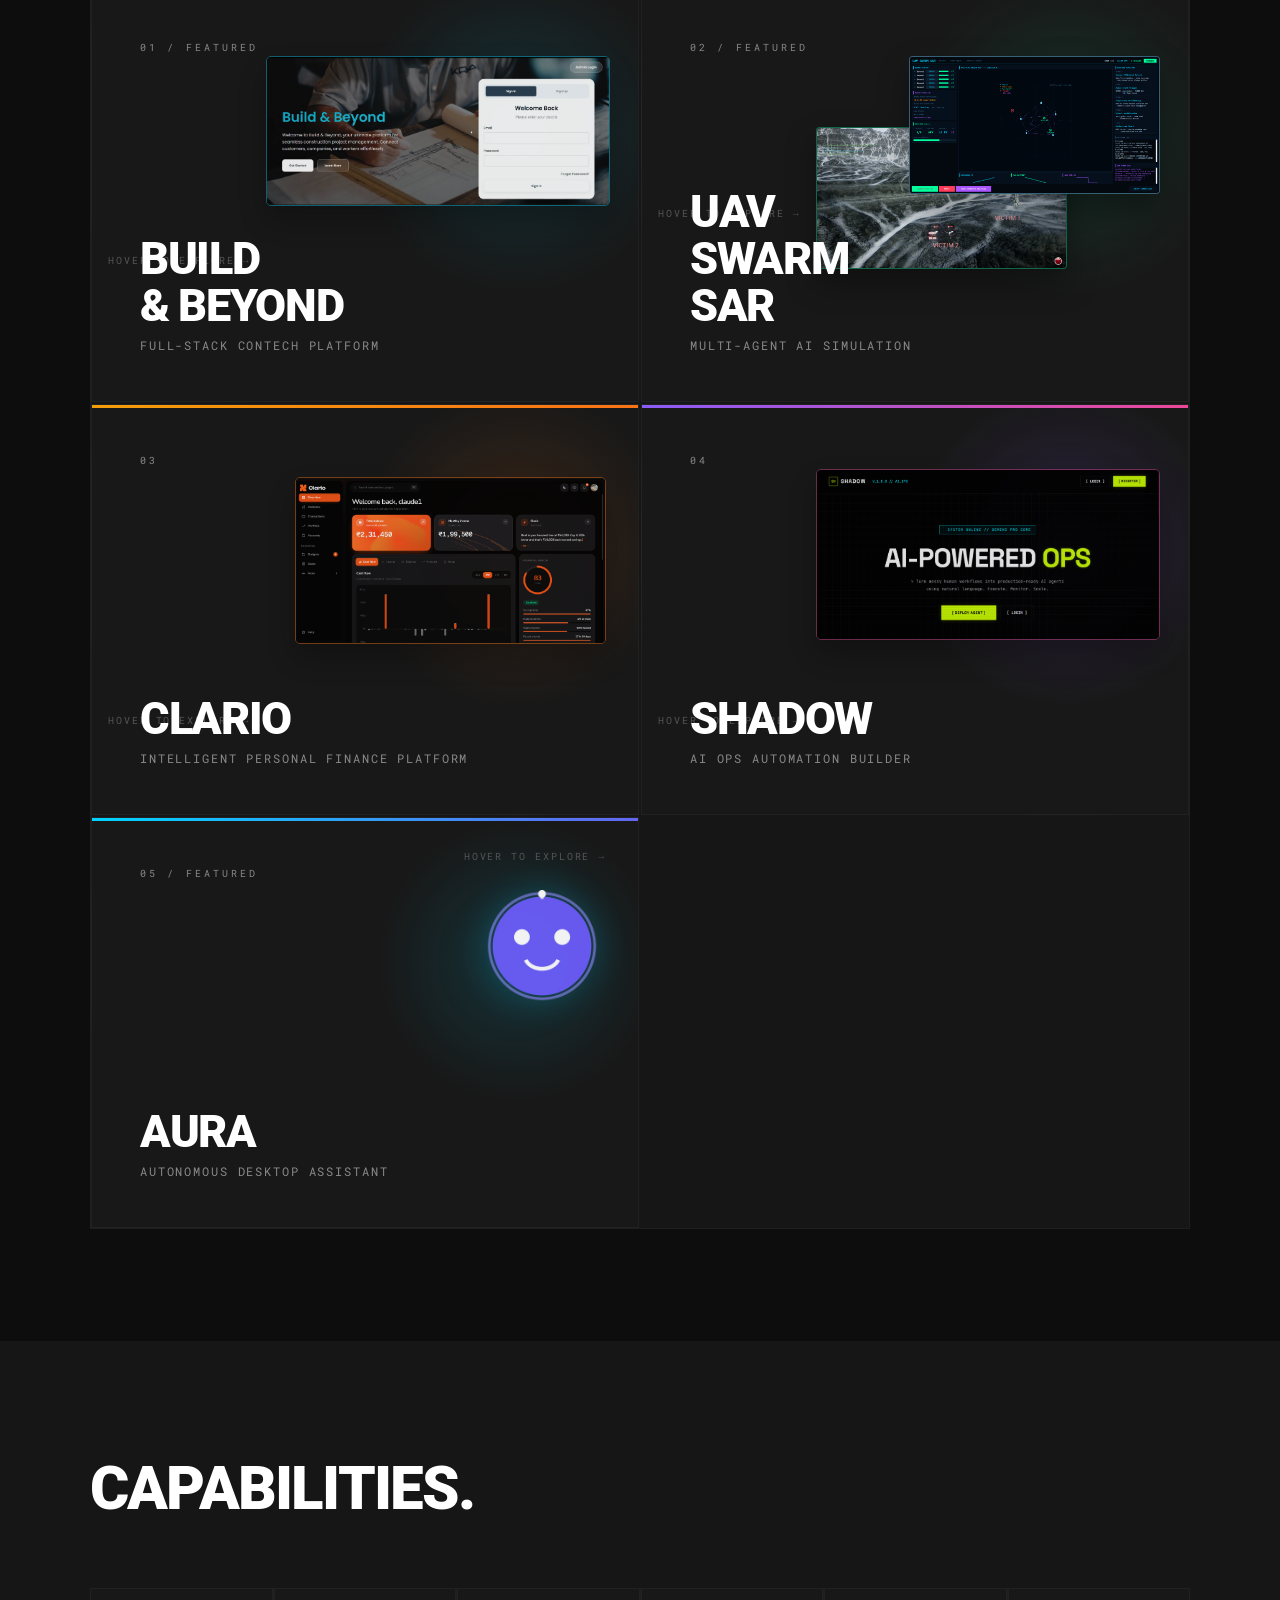
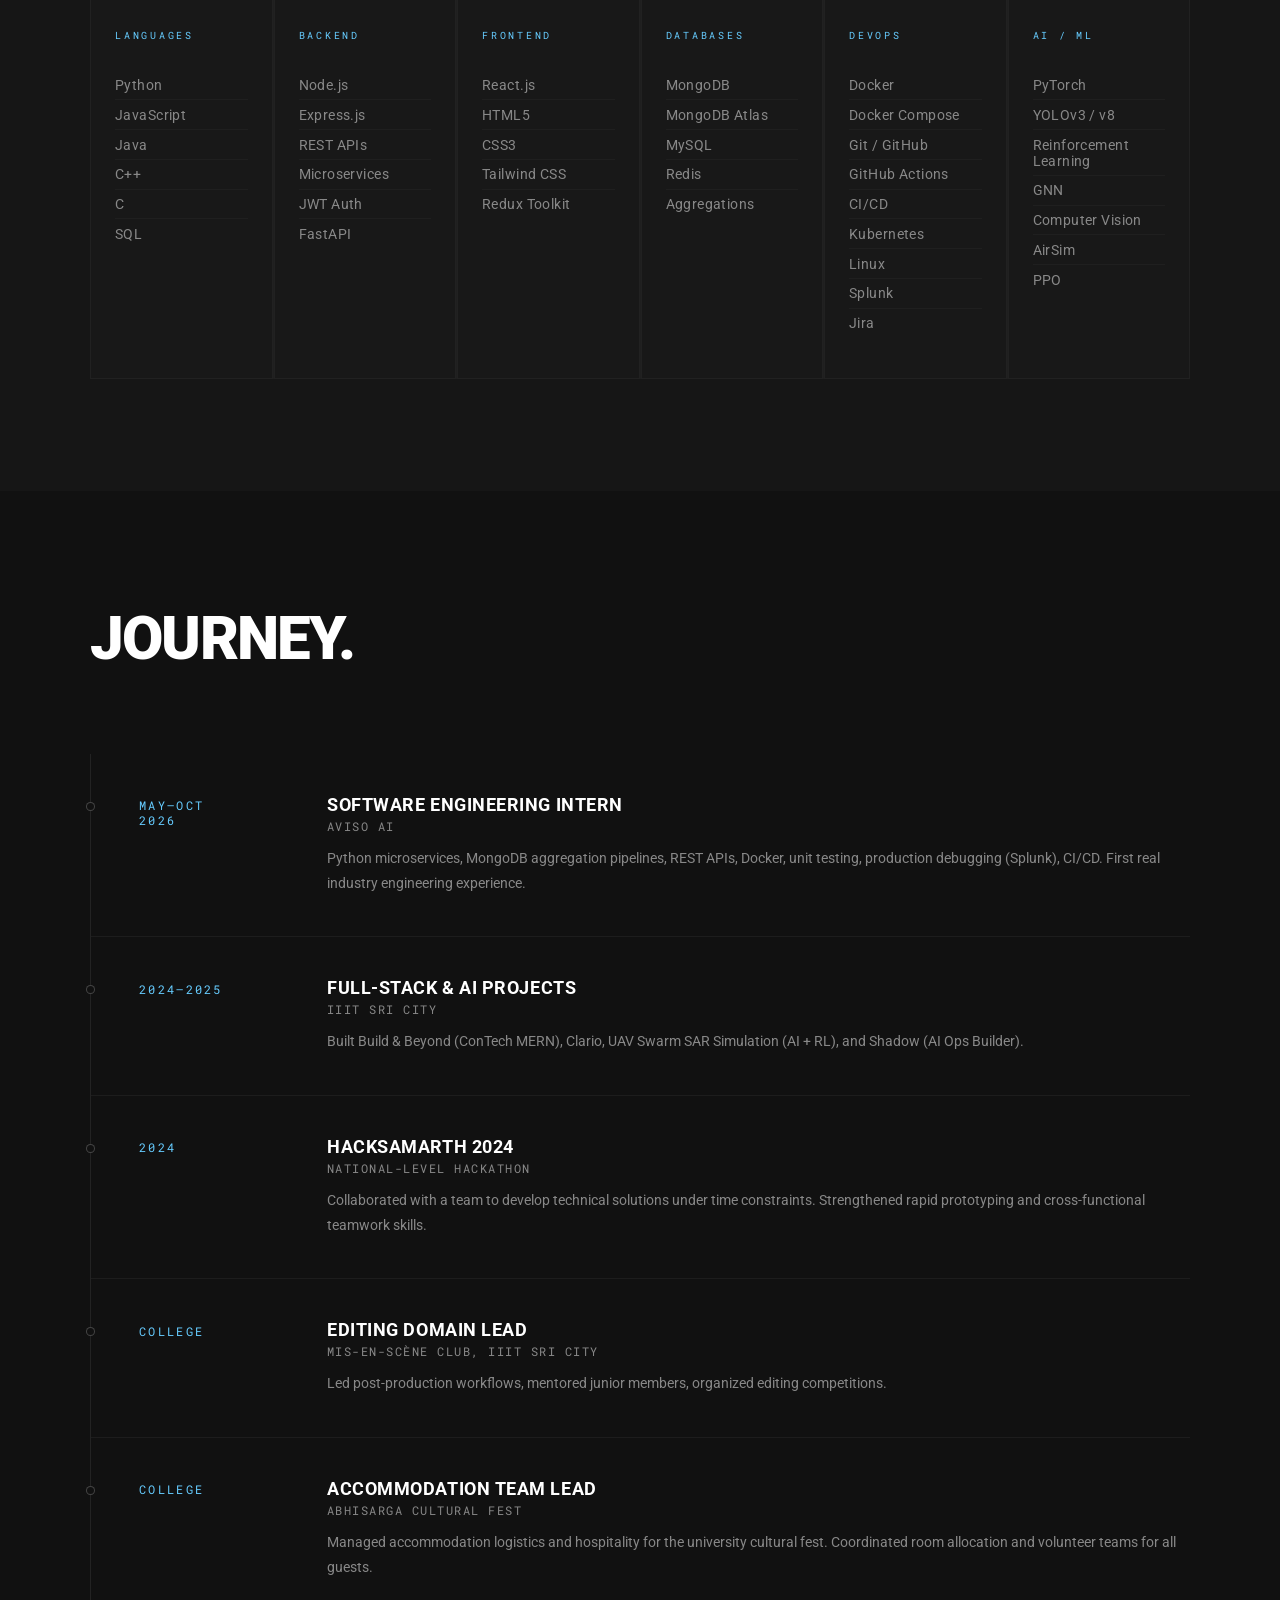
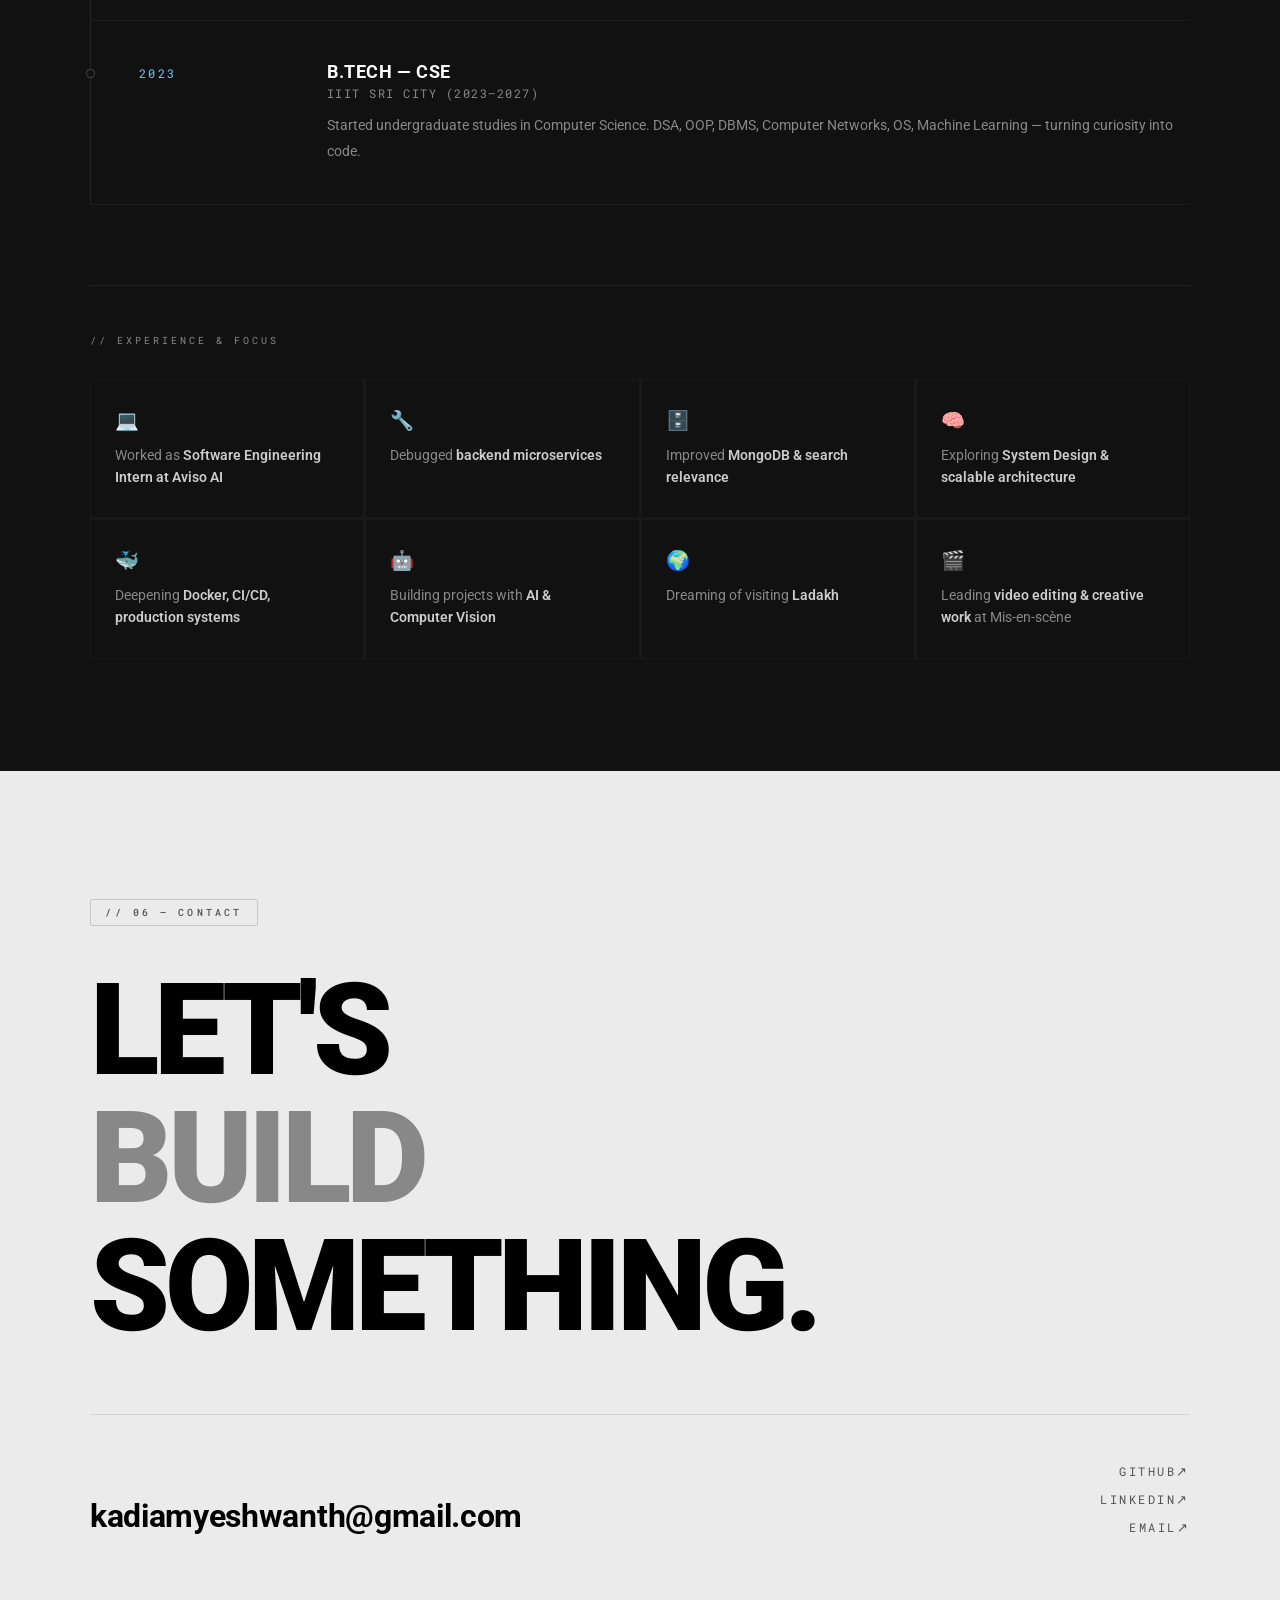
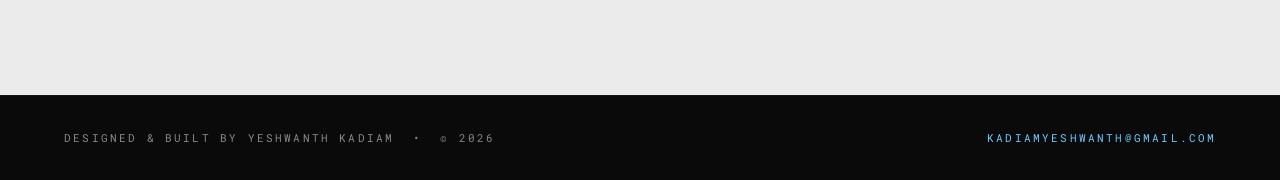
==== commit 12374402: "Add project screenshots to portfolio cards" ====
--- a/index.html
+++ b/index.html
@@ -221,9 +221,10 @@
       <!-- Card 1: Build and Beyond -->
       <div class="flip-card reveal">
         <div class="flip-card-inner">
-          <div class="flip-front">
+          <div class="flip-front build-project-front">
             <div class="flip-front-accent-bar" style="background: linear-gradient(90deg,#6366f1,#00d4ff);"></div>
             <div class="flip-front-num">01 / Featured</div>
+            <img class="project-preview project-preview--build" src="pic1.png" alt="Build and Beyond construction platform sign-in screen">
             <span class="flip-front-hover-hint">Hover to explore &rarr;</span>
             <div>
               <div class="flip-front-title">Build<br>&amp; Beyond</div>
@@ -258,9 +259,13 @@
       <!-- Card 2: UAV Swarm -->
       <div class="flip-card reveal reveal-delay-1">
         <div class="flip-card-inner">
-          <div class="flip-front">
+          <div class="flip-front uav-project-front">
             <div class="flip-front-accent-bar" style="background: linear-gradient(90deg,#10b981,#66ccff);"></div>
             <div class="flip-front-num">02 / Featured</div>
+            <div class="project-screens project-screens--uav" aria-label="UAV Swarm SAR simulation interfaces">
+              <img class="project-screen project-screen--map" src="pic3.png" alt="UAV Swarm SAR tactical mission dashboard">
+              <img class="project-screen project-screen--flight" src="pic2.png" alt="UAV Swarm SAR drone simulation in a mountain rescue environment">
+            </div>
             <span class="flip-front-hover-hint">Hover to explore &rarr;</span>
             <div>
               <div class="flip-front-title">UAV<br>Swarm<br>SAR</div>
@@ -336,9 +341,10 @@
       <!-- Card 4: Shadow -->
       <div class="flip-card reveal reveal-delay-3">
         <div class="flip-card-inner">
-          <div class="flip-front">
+          <div class="flip-front shadow-project-front">
             <div class="flip-front-accent-bar" style="background: linear-gradient(90deg,#8b5cf6,#ec4899);"></div>
             <div class="flip-front-num">04</div>
+            <img class="project-preview project-preview--shadow" src="pic4.png" alt="Shadow AI-powered operations automation builder">
             <span class="flip-front-hover-hint">Hover to explore &rarr;</span>
             <div>
               <div class="flip-front-title">Shadow</div>
--- a/style.css
+++ b/style.css
@@ -768,6 +768,74 @@
 .finance-project-front > div:last-child {
   position: relative;
   z-index: 1;
+}
+.build-project-front {
+  background:
+    radial-gradient(circle at 78% 34%, rgba(0, 212, 255, 0.14), transparent 32%),
+    var(--dark-2);
+}
+.project-preview--build {
+  top: 4rem;
+  right: 1.75rem;
+  width: 63%;
+  border-color: rgba(0, 212, 255, 0.42);
+}
+.uav-project-front {
+  background:
+    radial-gradient(circle at 78% 35%, rgba(16, 185, 129, 0.16), transparent 32%),
+    var(--dark-2);
+}
+.project-screens {
+  position: absolute;
+  top: 4rem;
+  right: 1.75rem;
+  width: 63%;
+  height: 52%;
+}
+.project-screen {
+  position: absolute;
+  display: block;
+  width: 73%;
+  height: auto;
+  border: 1px solid rgba(102, 204, 255, 0.42);
+  border-radius: 4px;
+  box-shadow: 0 14px 30px rgba(0, 0, 0, 0.35);
+  object-fit: cover;
+  background: var(--dark);
+}
+.project-screen--map {
+  top: 0;
+  right: 0;
+  z-index: 2;
+}
+.project-screen--flight {
+  bottom: 0;
+  left: 0;
+  z-index: 1;
+  border-color: rgba(16, 185, 129, 0.52);
+}
+.shadow-project-front {
+  background:
+    radial-gradient(circle at 78% 35%, rgba(139, 92, 246, 0.18), transparent 32%),
+    var(--dark-2);
+}
+.project-preview--shadow {
+  top: 4rem;
+  right: 1.75rem;
+  width: 63%;
+  border-color: rgba(236, 72, 153, 0.45);
+}
+.build-project-front .flip-front-num,
+.build-project-front .flip-front-hover-hint,
+.build-project-front > div:last-child,
+.uav-project-front .flip-front-num,
+.uav-project-front .flip-front-hover-hint,
+.uav-project-front > div:last-child,
+.shadow-project-front .flip-front-num,
+.shadow-project-front .flip-front-hover-hint,
+.shadow-project-front > div:last-child {
+  position: relative;
+  z-index: 3;
 }
 .aura-project-front {
   background:
